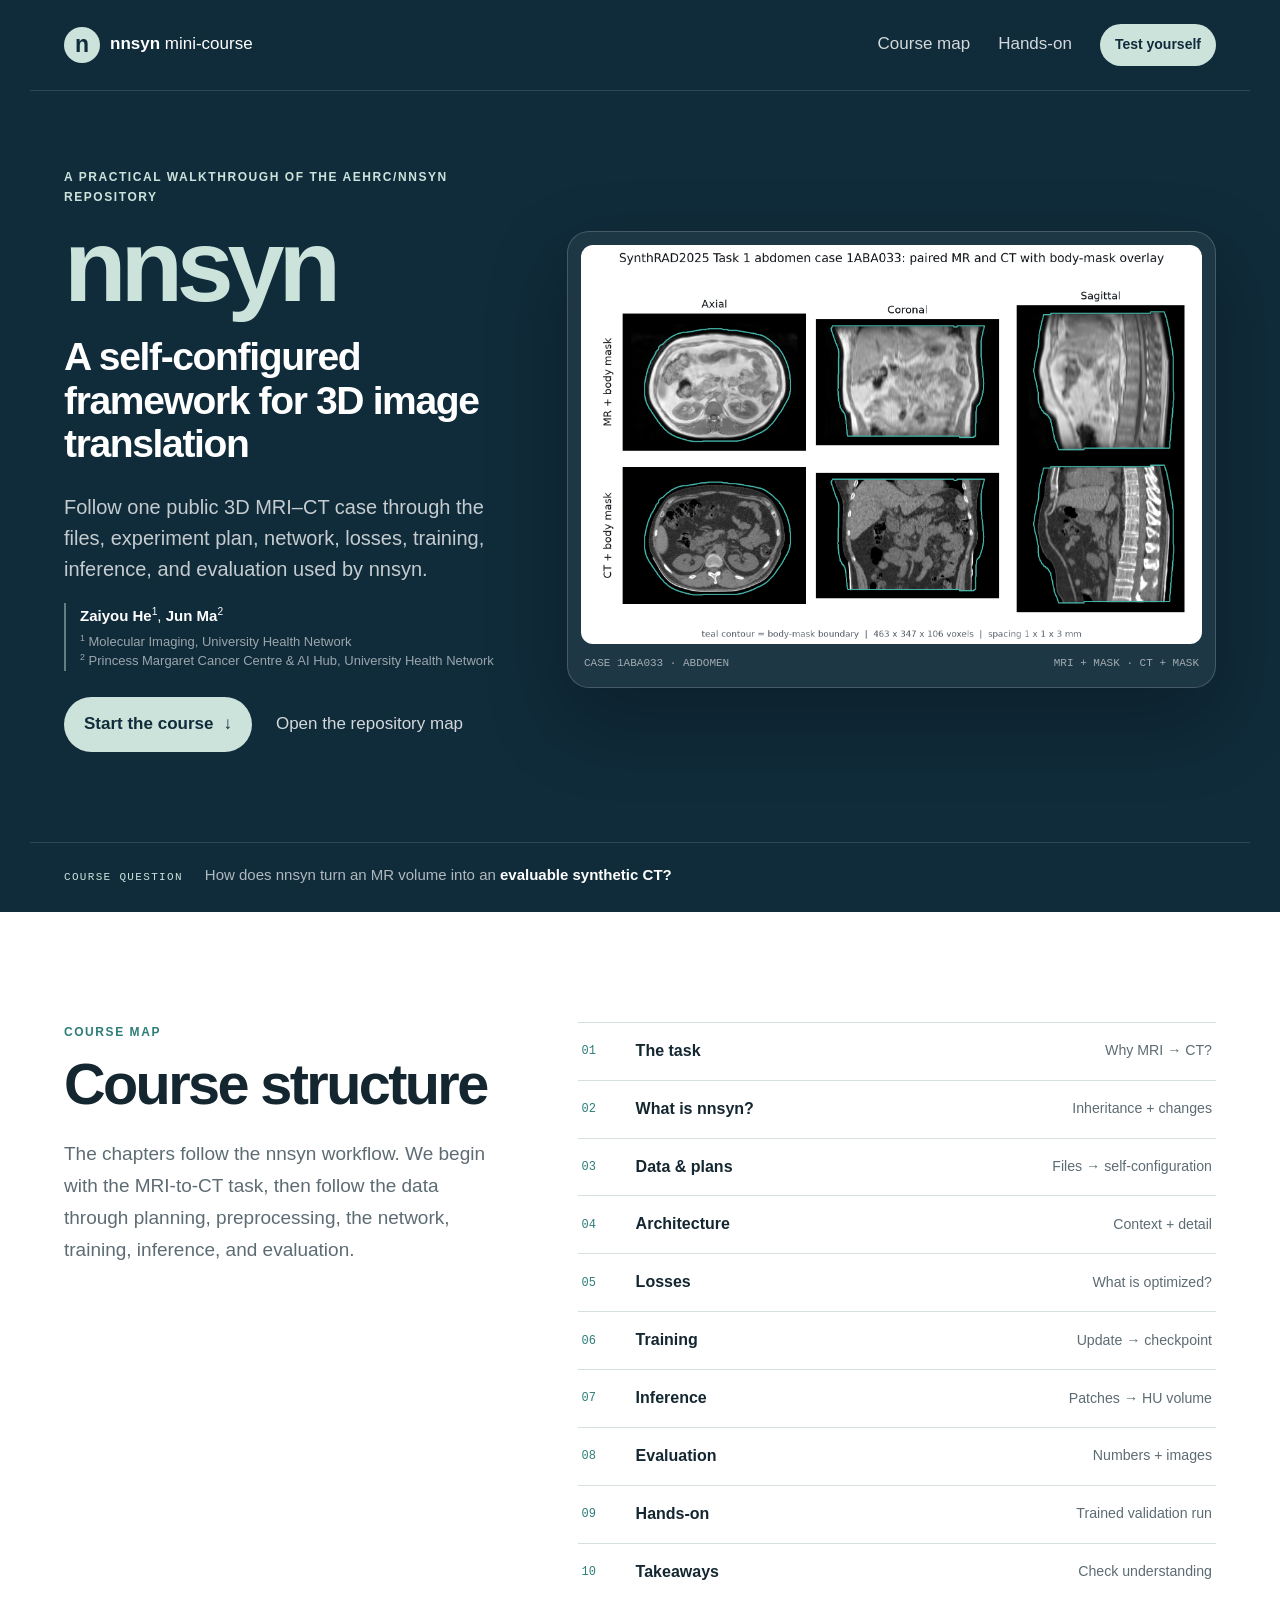
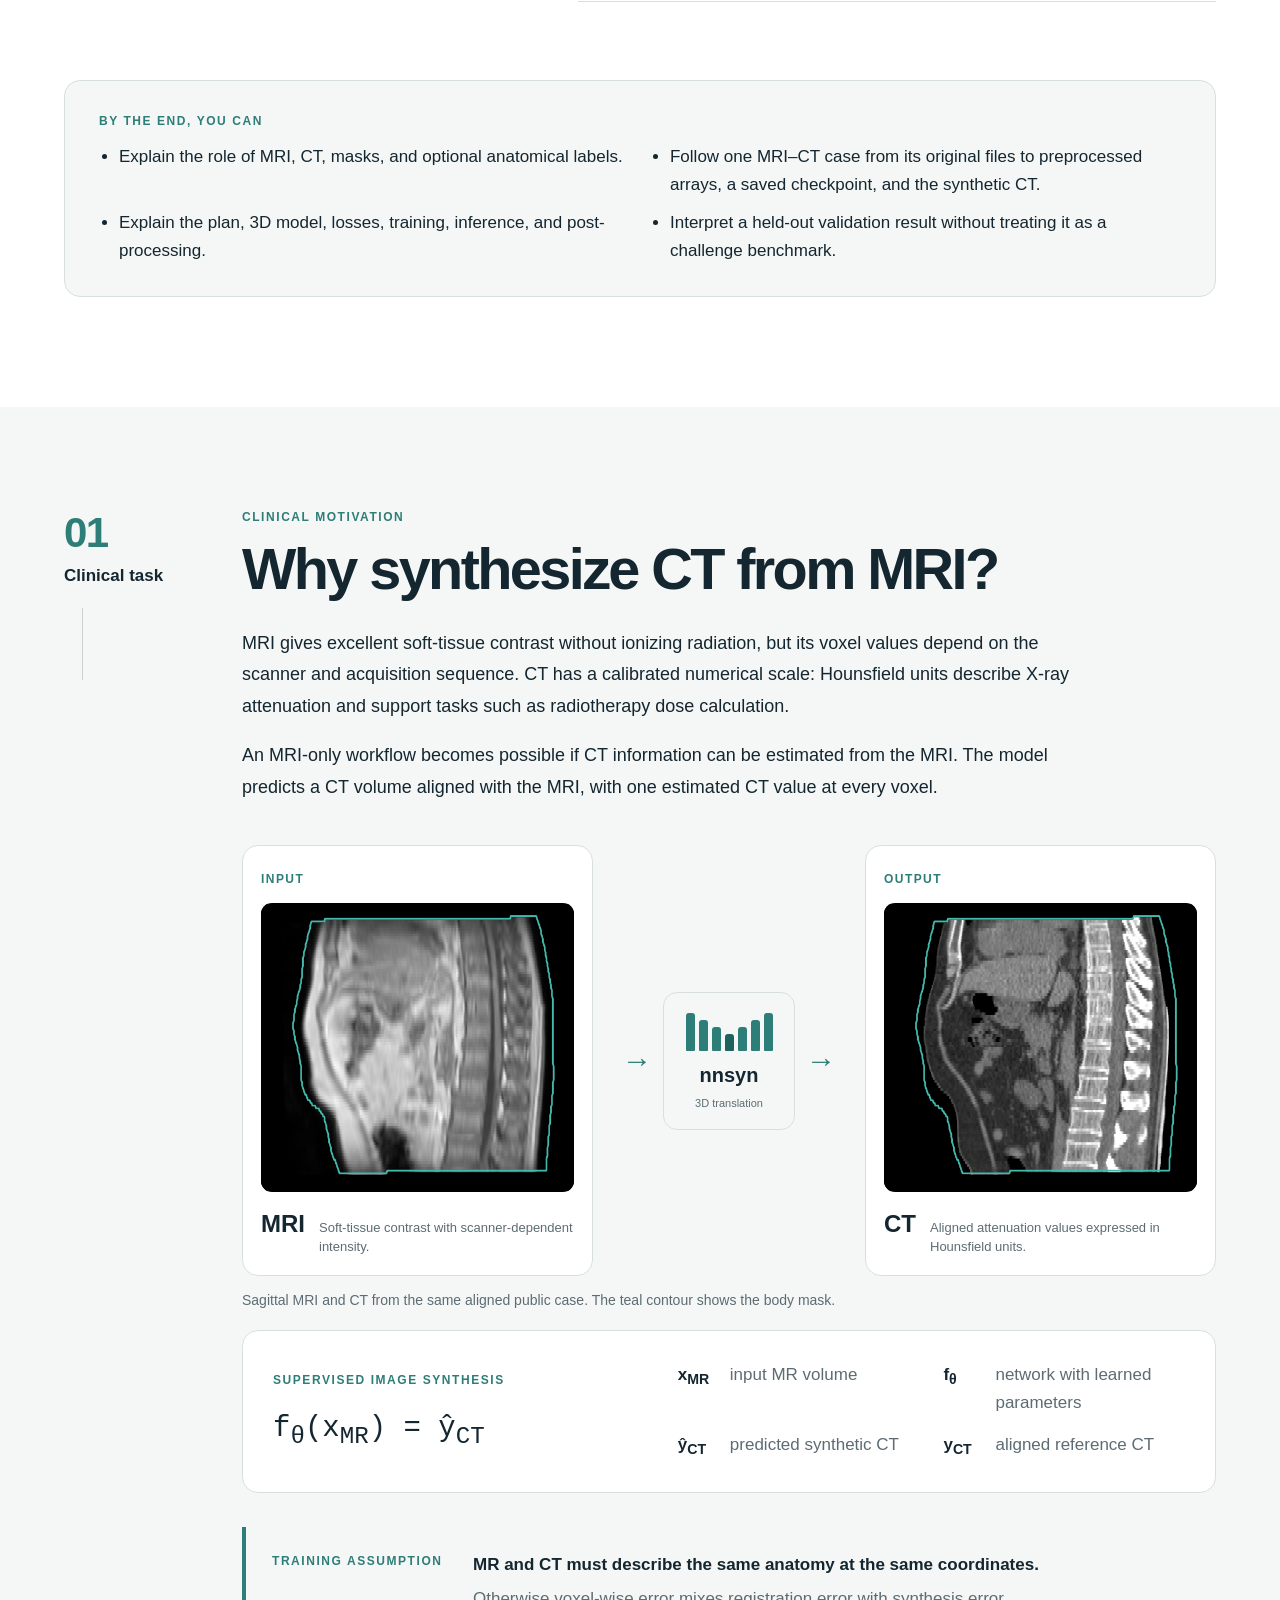
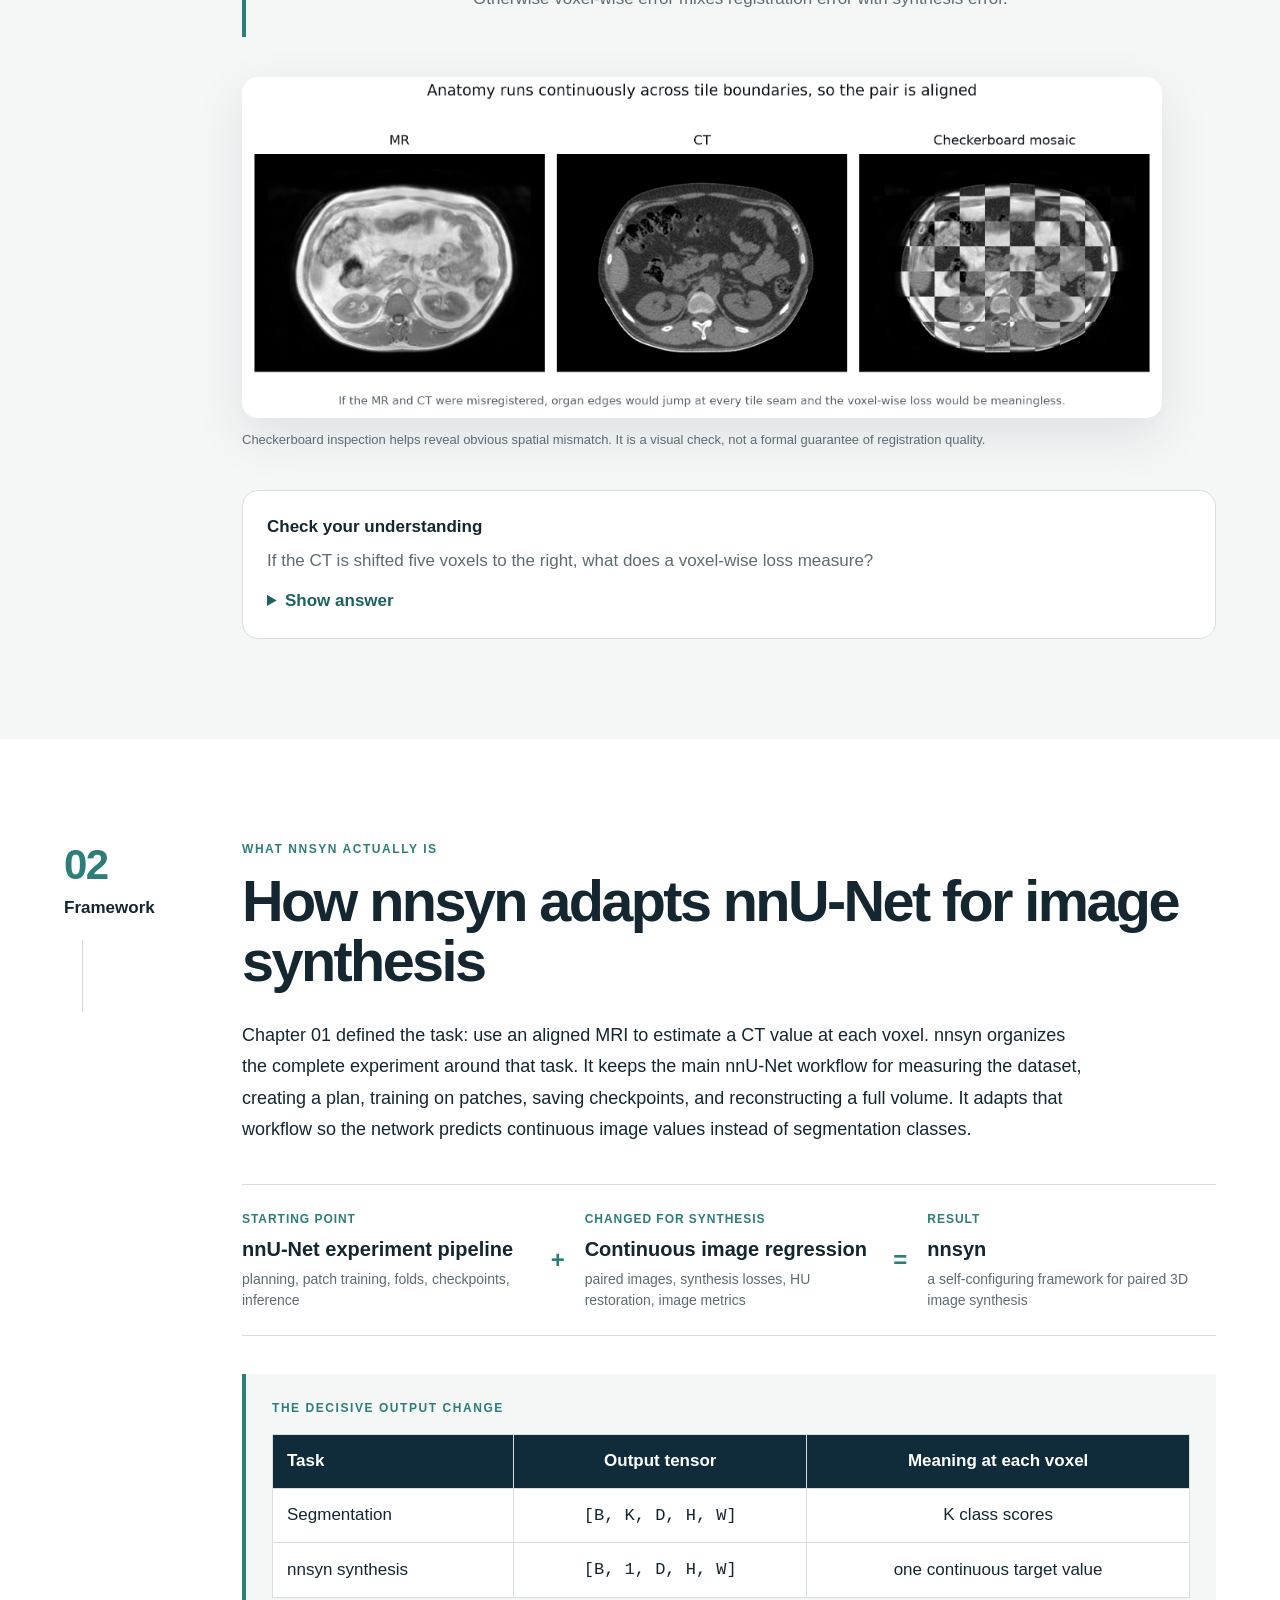
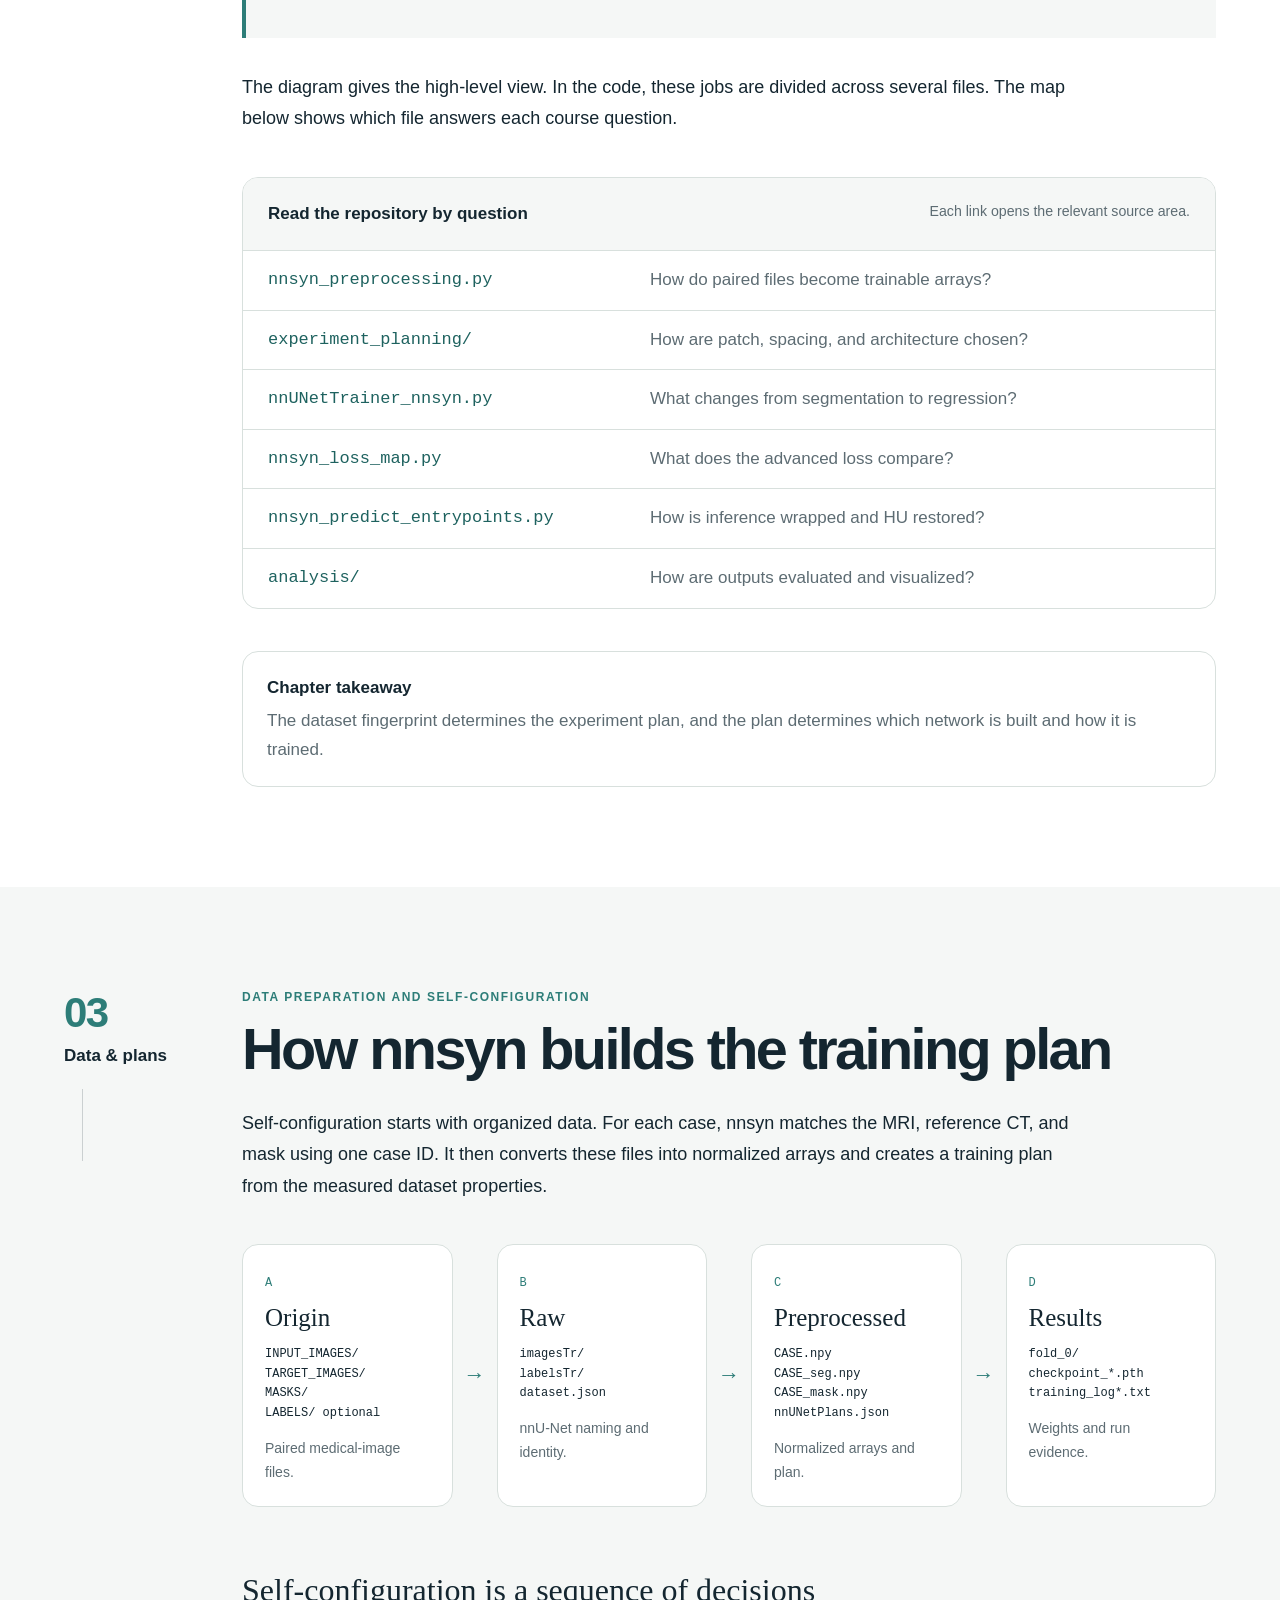
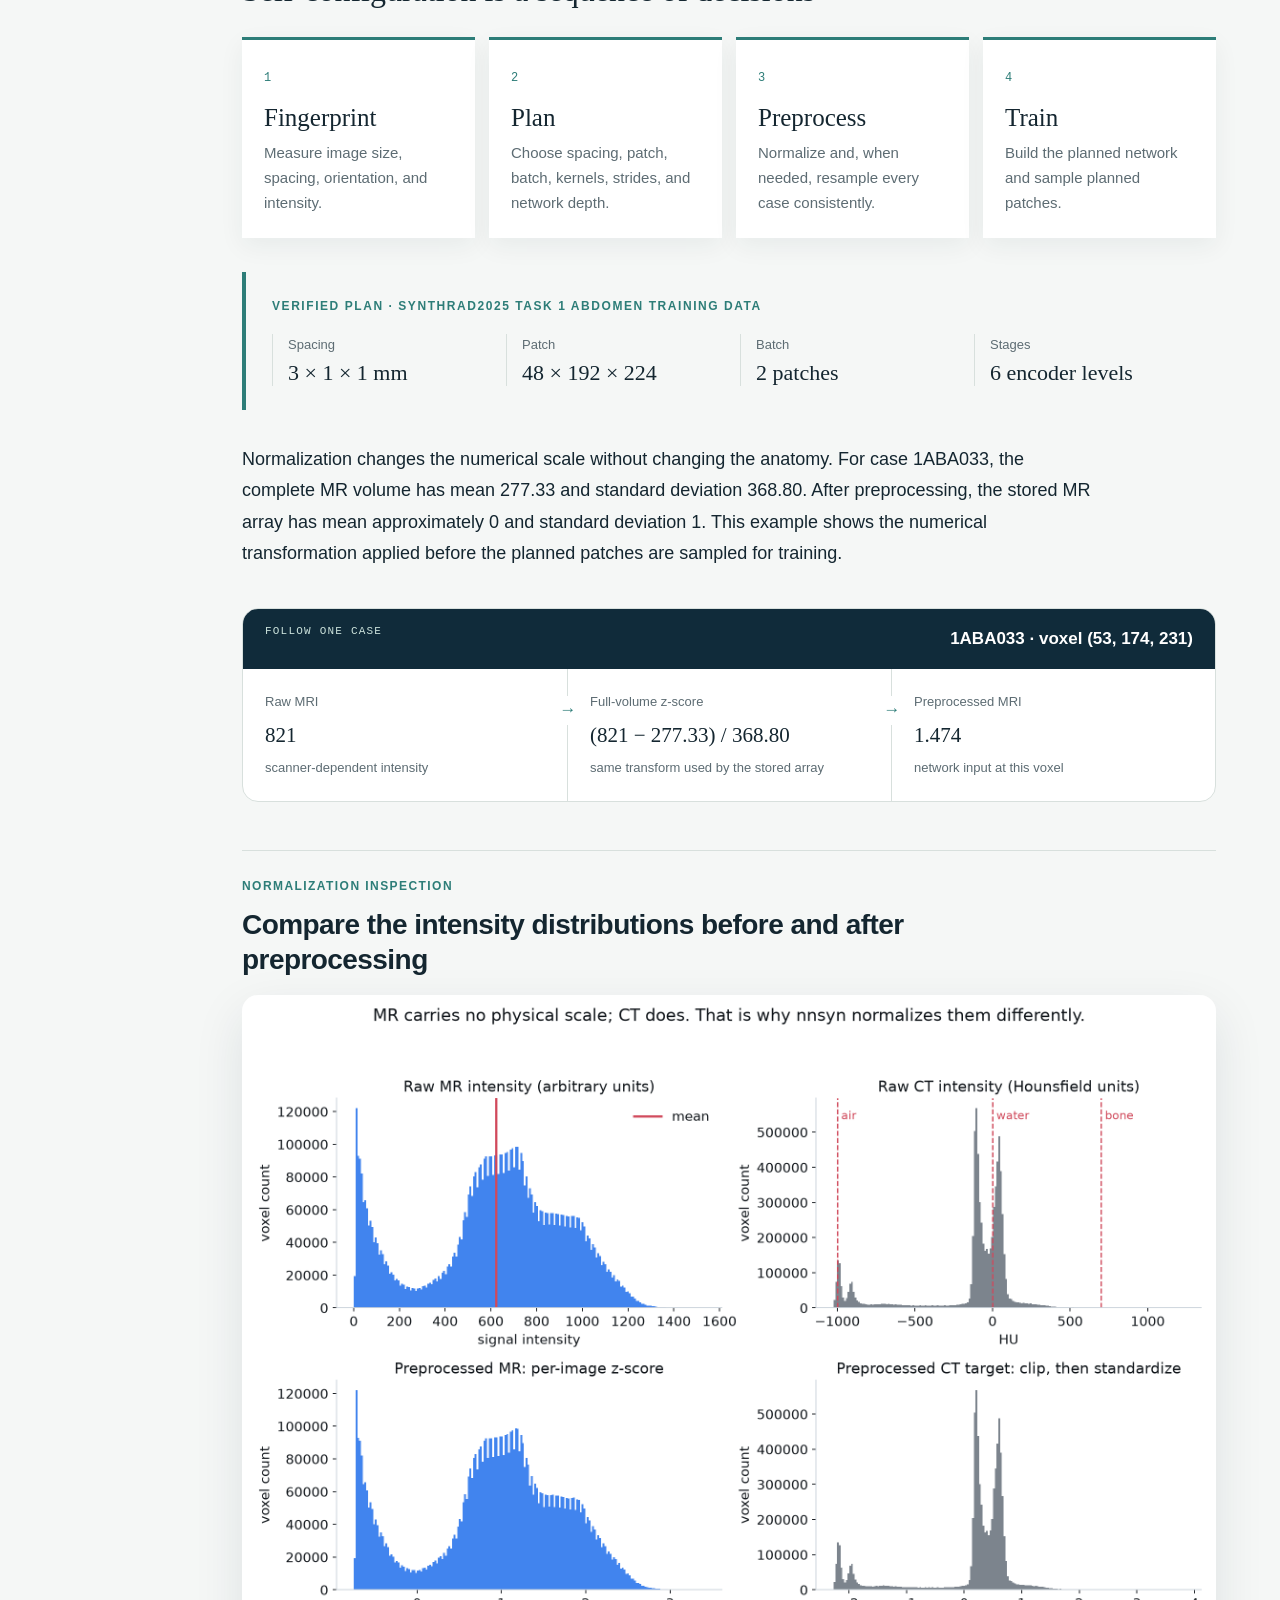
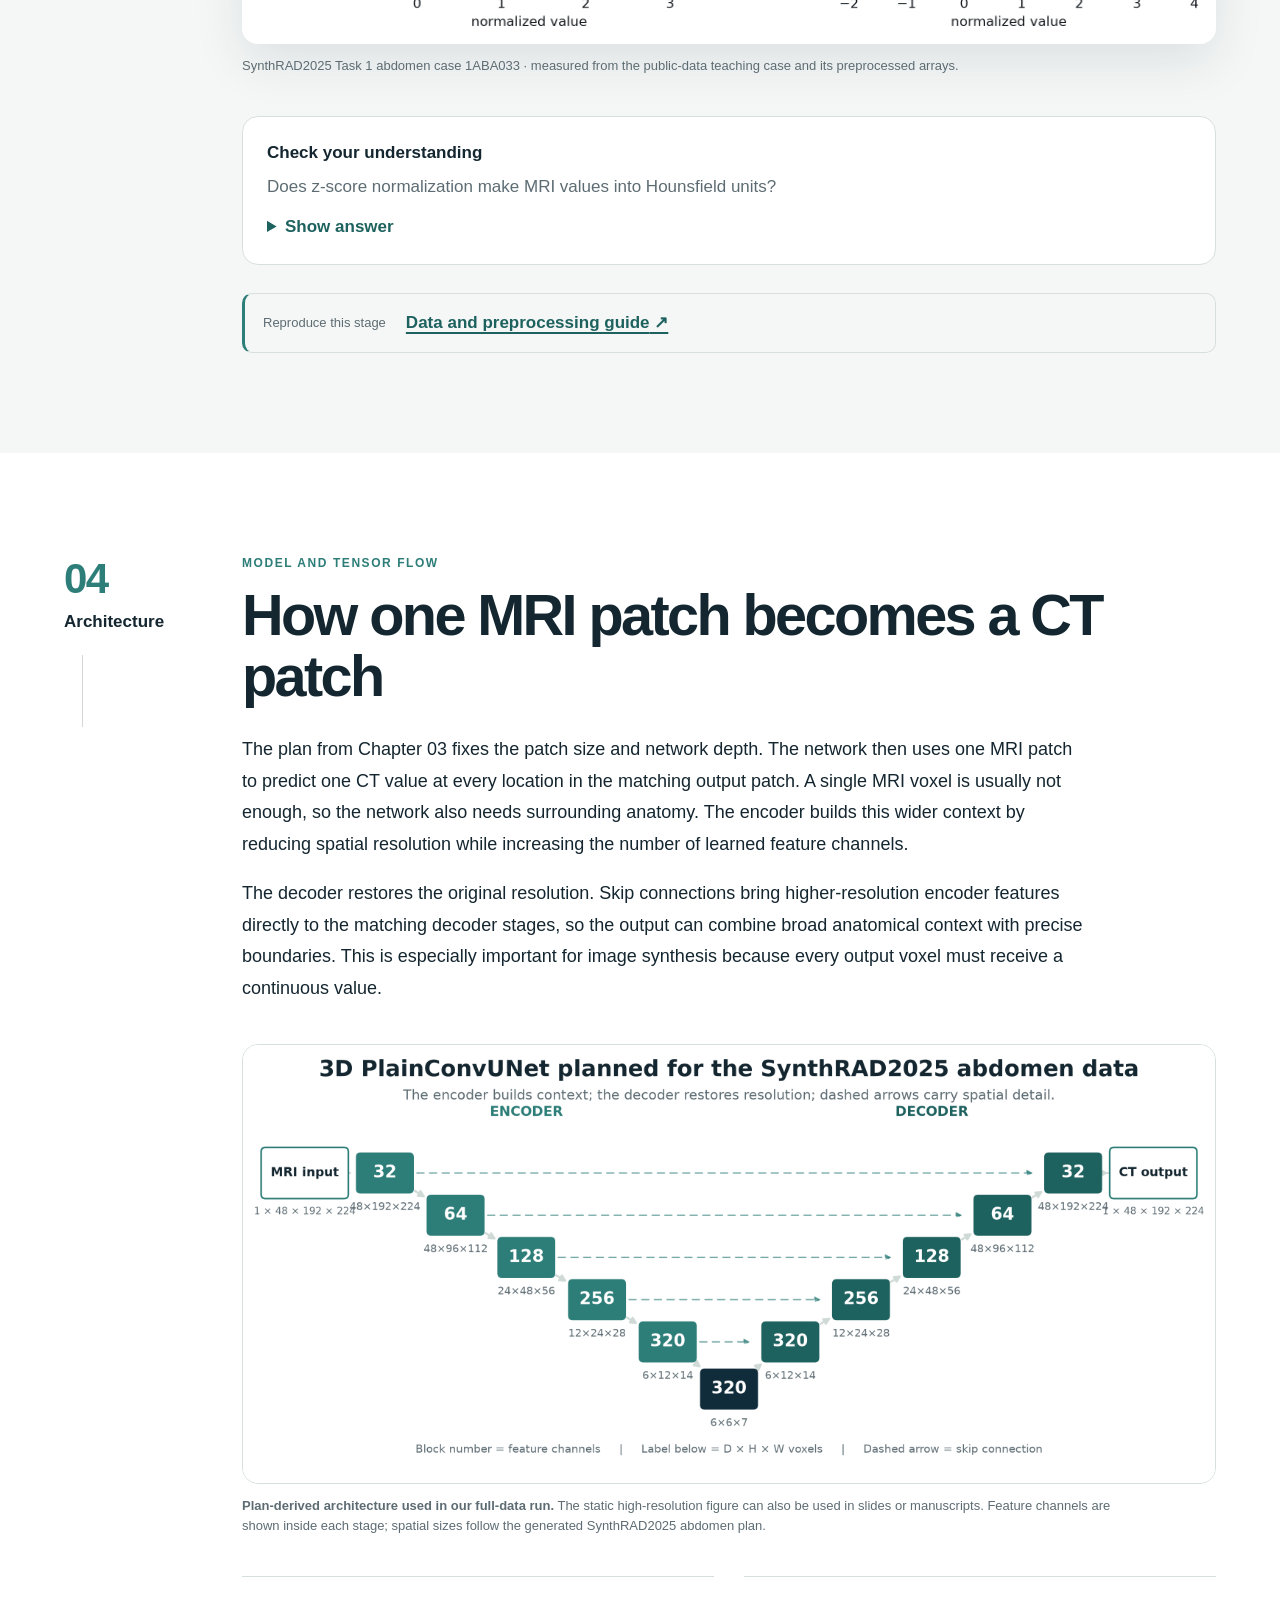
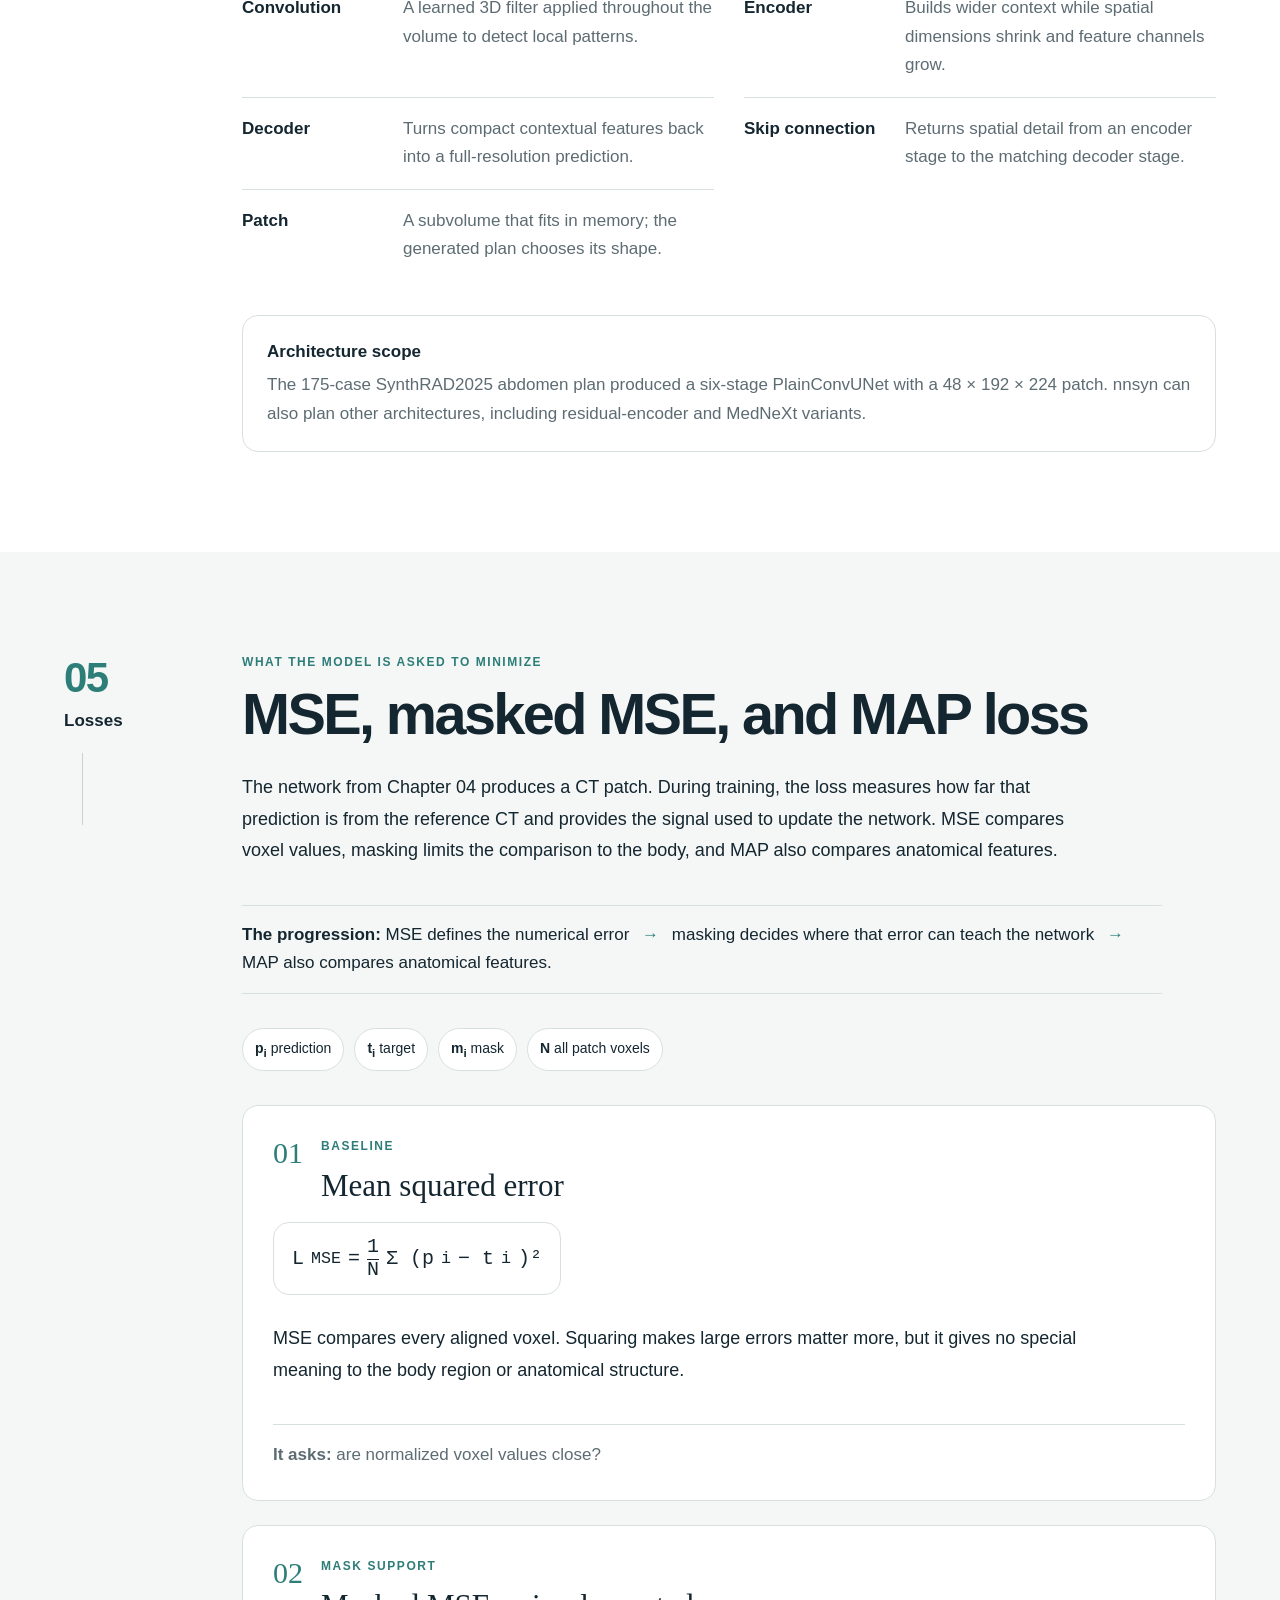
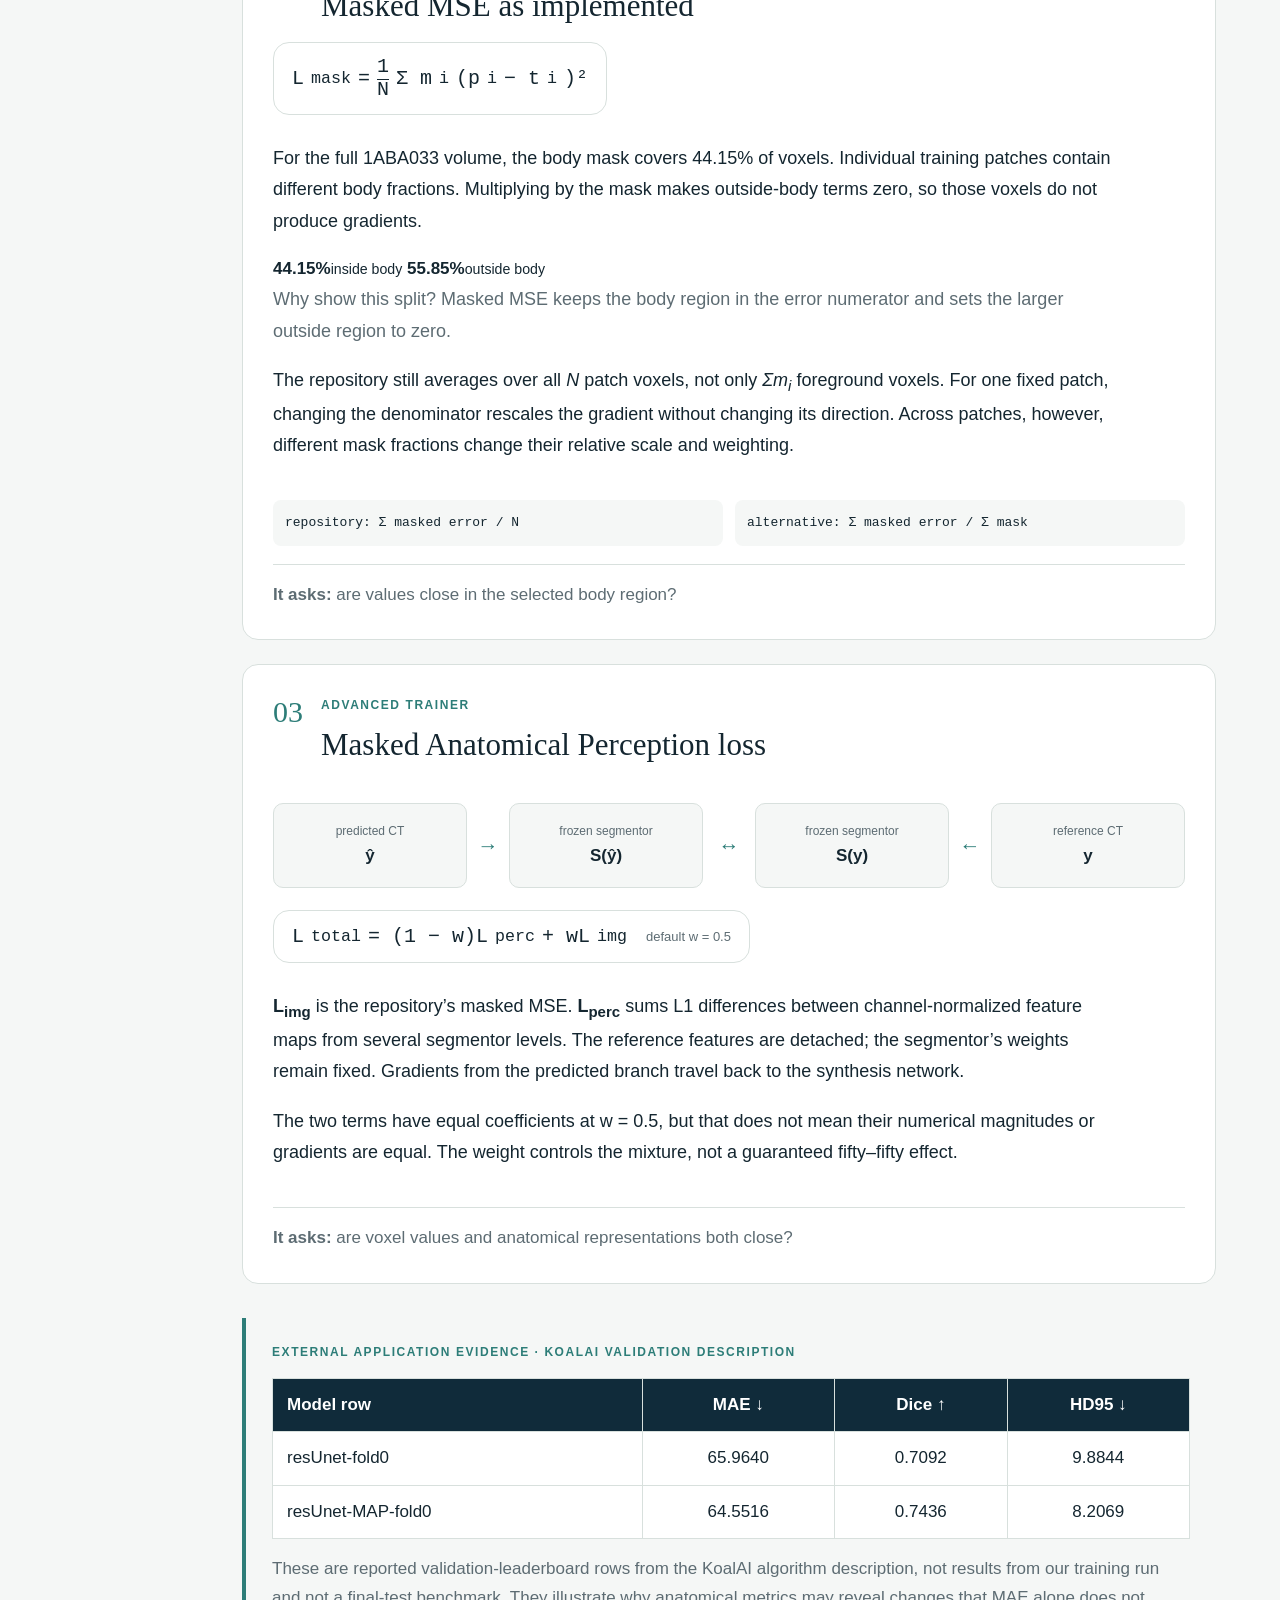
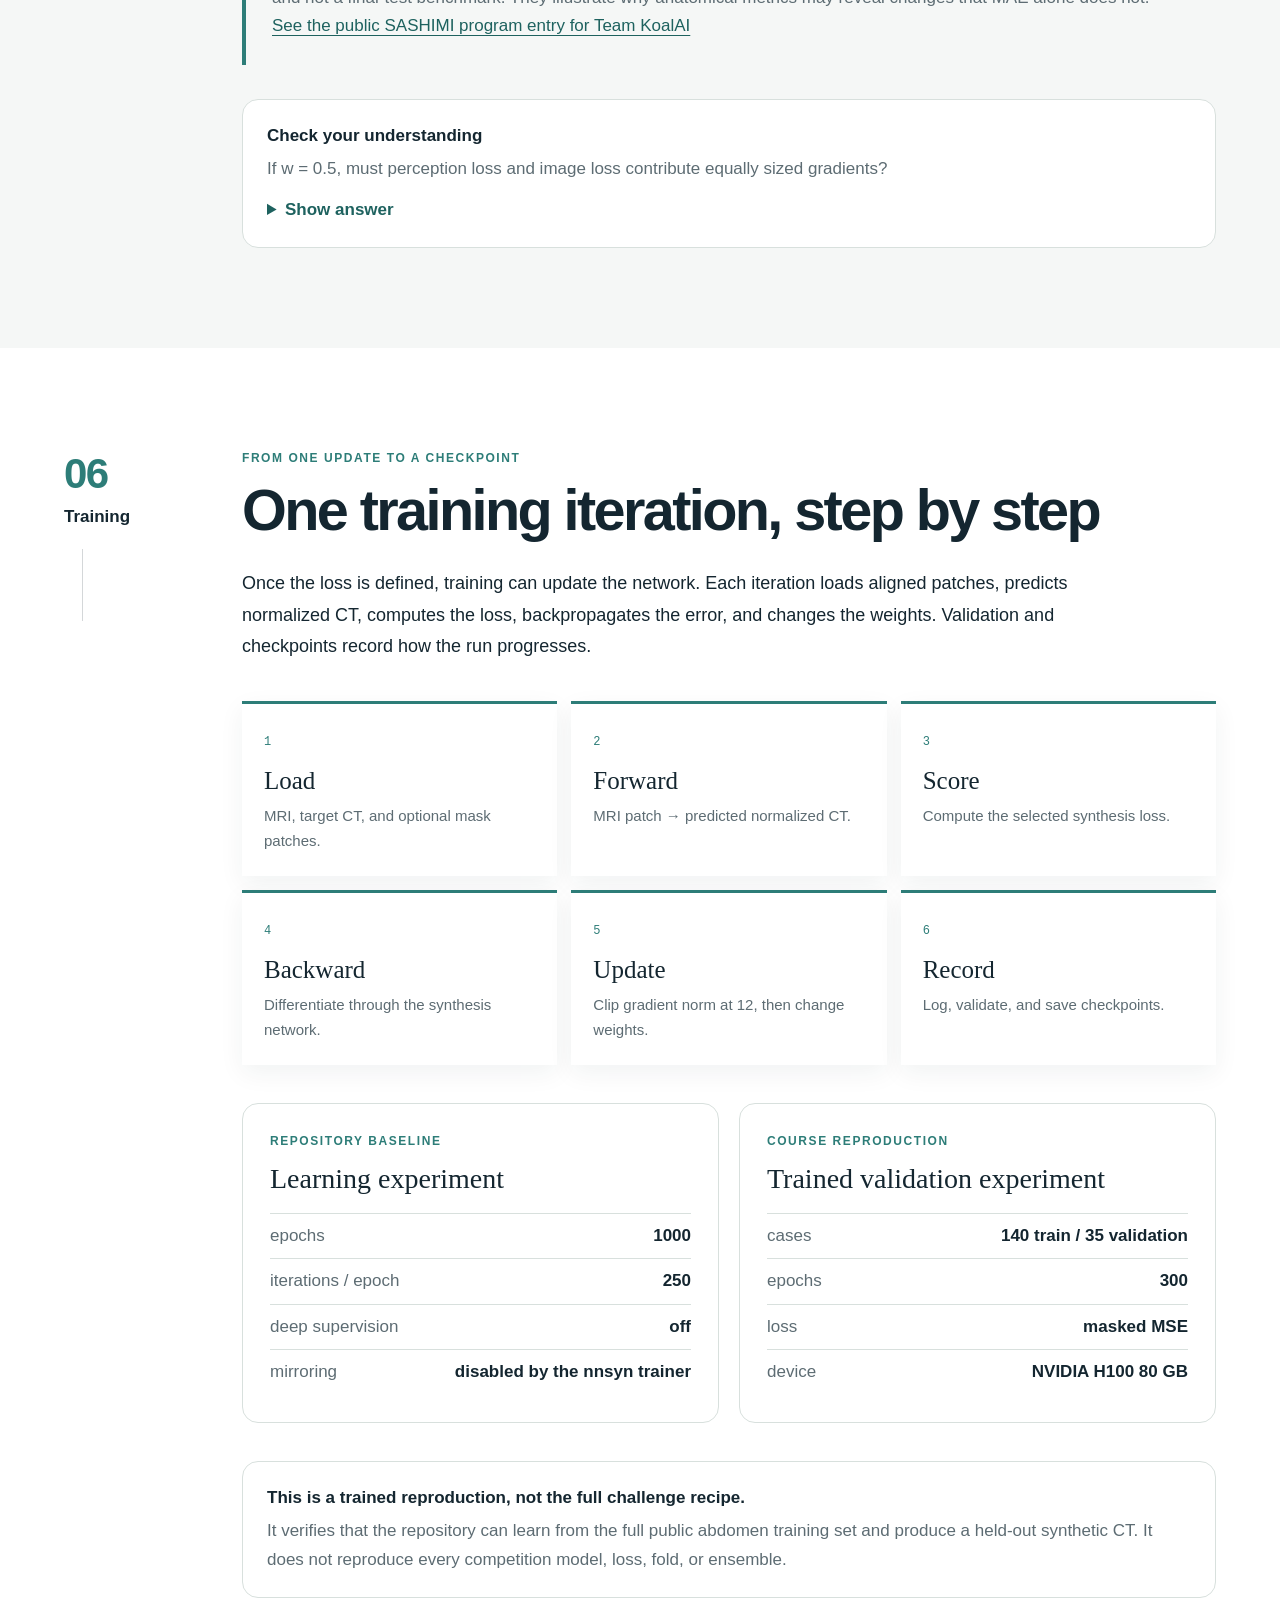
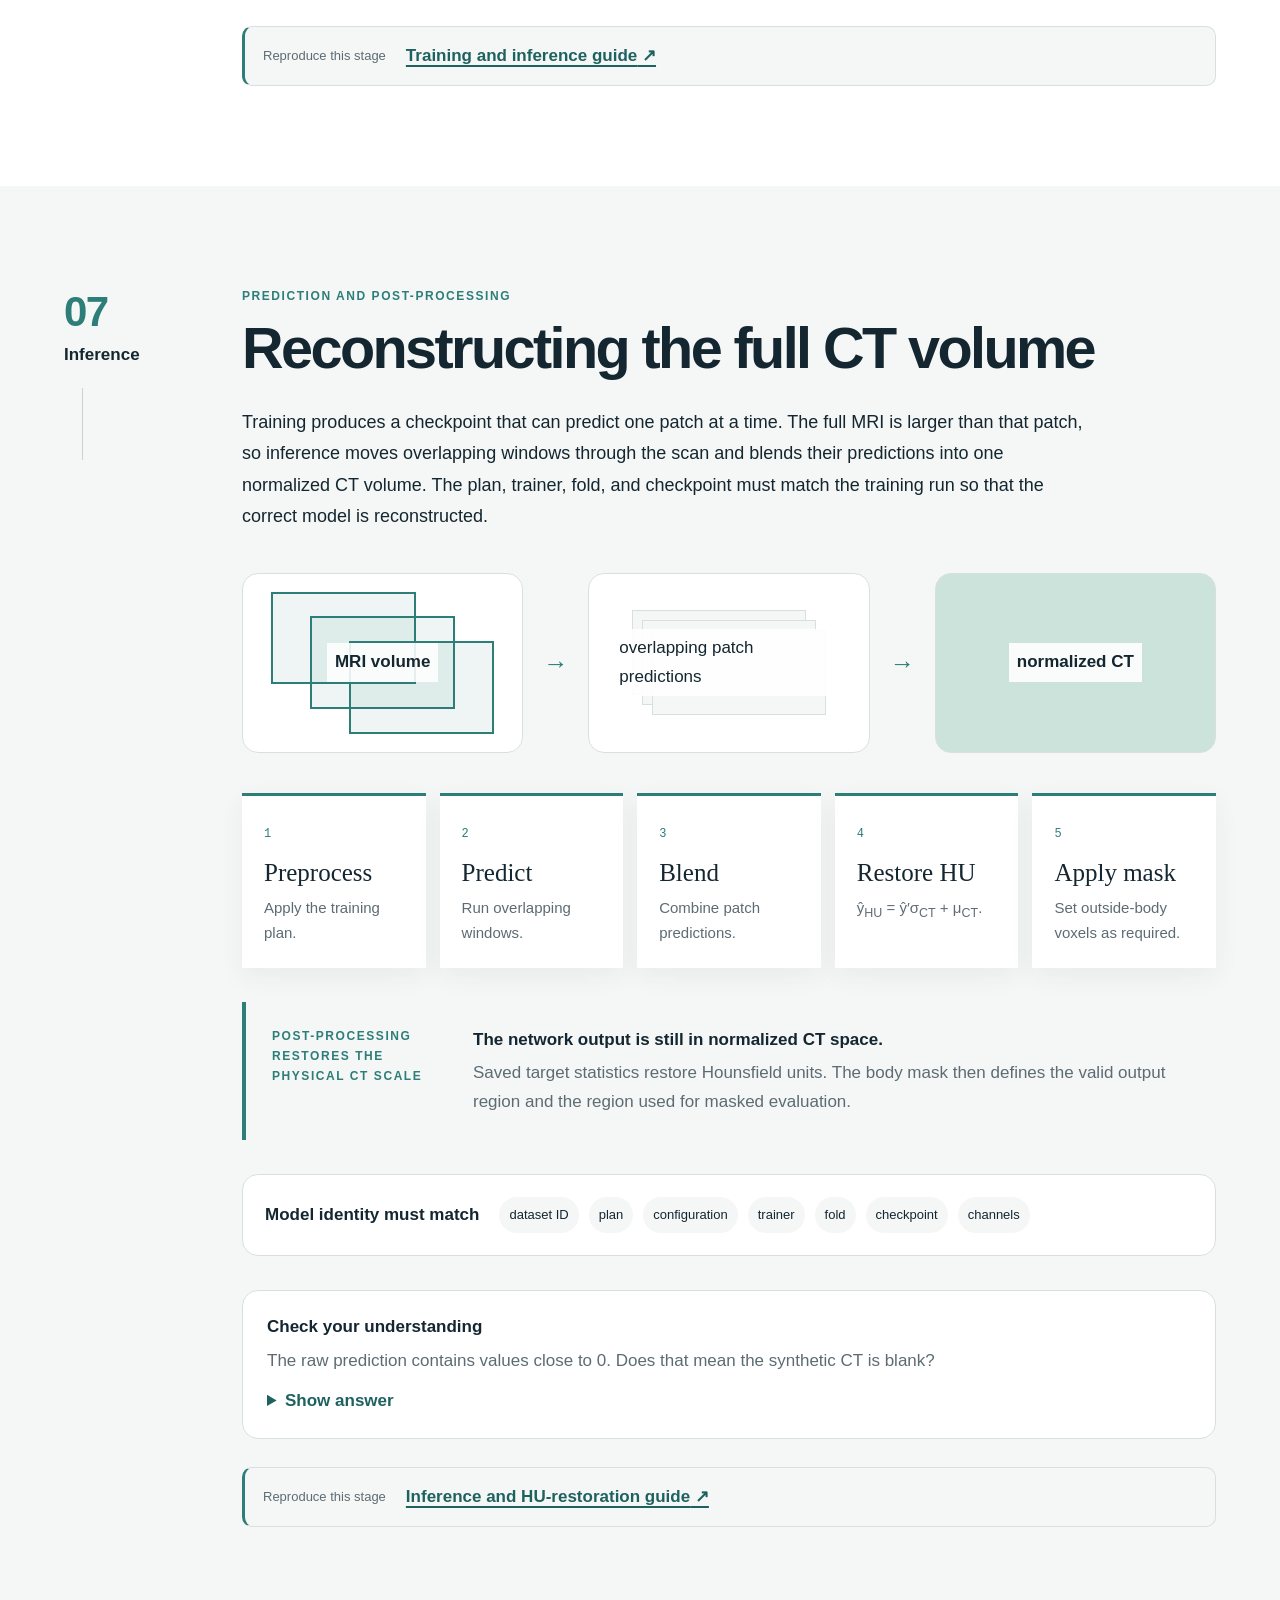
==== index.html @ 9ed200b2 "Add full-data training and validation results" ====
<!doctype html>
<html lang="en">
<head>
  <meta charset="utf-8">
  <meta name="viewport" content="width=device-width, initial-scale=1">
  <meta name="description" content="nnsyn: a self-configured framework for 3D image translation.">
  <title>nnsyn: A Self-Configured Framework for 3D Image Translation</title>
  <link rel="stylesheet" href="styles.css">
</head>
<body>
  <a class="skip-link" href="#course">Skip to the course</a>

  <header class="hero" id="top">
    <nav class="topbar" aria-label="Primary navigation">
      <a class="wordmark" href="#top" aria-label="nnsyn mini-course home">
        <span class="mark">n</span><span><strong>nnsyn</strong> mini-course</span>
      </a>
      <div class="top-actions">
        <a href="#course-map">Course map</a>
        <a href="#hands-on">Hands-on</a>
        <a class="button button-small" href="#quiz">Test yourself</a>
      </div>
    </nav>

    <div class="hero-grid">
      <div class="hero-copy">
        <p class="eyebrow">A practical walkthrough of the aehrc/nnsyn repository</p>
        <h1><em>nnsyn</em><span>A self-configured framework for 3D image translation</span></h1>
        <p class="hero-lede">
          Follow one public 3D MRI–CT case through the files, experiment plan,
          network, losses, training, inference, and evaluation used by nnsyn.
        </p>
        <div class="author-line" aria-label="Course authors and affiliation">
          <p class="author-names"><strong>Zaiyou He</strong><sup>1</sup>, <strong>Jun Ma</strong><sup>2</sup></p>
          <p class="affiliation"><sup>1</sup> Molecular Imaging, University Health Network</p>
          <p class="affiliation"><sup>2</sup> Princess Margaret Cancer Centre &amp; AI Hub, University Health Network</p>
        </div>
        <div class="hero-actions">
          <a class="button" href="#course">Start the course <span aria-hidden="true">↓</span></a>
          <a class="text-link" href="#repo-map">Open the repository map</a>
        </div>

      </div>

      <figure class="hero-scan">
        <img src="figures/fig01_mr_ct_mask_triplanar.png"
             alt="Aligned abdomen MRI and CT views with the body-mask boundary overlaid in three anatomical planes">
        <figcaption><span>CASE 1ABA033 · ABDOMEN</span><span>MRI + MASK · CT + MASK</span></figcaption>
      </figure>
    </div>

    <div class="hero-statement">
      <span>COURSE QUESTION</span>
      <p>How does nnsyn turn an MR volume into an <strong>evaluable synthetic CT?</strong></p>
    </div>
  </header>

  <div class="progress-shell" aria-hidden="true"><div class="progress-bar" id="progressBar"></div></div>

  <main id="course">
    <section class="orientation section-pad" id="course-map">
      <div class="section-intro">
        <p class="section-kicker">Course map</p>
        <h2>Course structure</h2>
        <p>
          The chapters follow the nnsyn workflow. We begin with the MRI-to-CT task,
          then follow the data through planning, preprocessing, the network, training,
          inference, and evaluation.
        </p>
      </div>

      <ol class="route" aria-label="Course chapters">
        <li><a href="#task"><span>01</span><strong>The task</strong><small>Why MRI → CT?</small></a></li>
        <li><a href="#what-is-nnsyn"><span>02</span><strong>What is nnsyn?</strong><small>Inheritance + changes</small></a></li>
        <li><a href="#data"><span>03</span><strong>Data &amp; plans</strong><small>Files → self-configuration</small></a></li>
        <li><a href="#architecture"><span>04</span><strong>Architecture</strong><small>Context + detail</small></a></li>
        <li><a href="#losses"><span>05</span><strong>Losses</strong><small>What is optimized?</small></a></li>
        <li><a href="#training"><span>06</span><strong>Training</strong><small>Update → checkpoint</small></a></li>
        <li><a href="#inference"><span>07</span><strong>Inference</strong><small>Patches → HU volume</small></a></li>
        <li><a href="#evaluation"><span>08</span><strong>Evaluation</strong><small>Numbers + images</small></a></li>
        <li><a href="#hands-on"><span>09</span><strong>Hands-on</strong><small>Trained validation run</small></a></li>
        <li><a href="#quiz"><span>10</span><strong>Takeaways</strong><small>Check understanding</small></a></li>
      </ol>

      <aside class="learning-contract">
        <p class="label">By the end, you can</p>
        <ul>
          <li>Explain the role of MRI, CT, masks, and optional anatomical labels.</li>
          <li>Follow one MRI–CT case from its original files to preprocessed arrays, a saved checkpoint, and the synthetic CT.</li>
          <li>Explain the plan, 3D model, losses, training, inference, and post-processing.</li>
          <li>Interpret a held-out validation result without treating it as a challenge benchmark.</li>
        </ul>
      </aside>


    </section>

    <section class="chapter chapter-tint" id="task" data-chapter="01">
      <div class="chapter-side"><span class="chapter-no">01</span><p>Clinical task</p></div>
      <div class="chapter-body">
        <p class="section-kicker">Clinical motivation</p>
        <h2>Why synthesize CT from MRI?</h2>

        <div class="prose">
          <p>
            MRI gives excellent soft-tissue contrast without ionizing radiation, but its voxel
            values depend on the scanner and acquisition sequence. CT has a calibrated numerical
            scale: Hounsfield units describe X-ray attenuation and support tasks such as
            radiotherapy dose calculation.
          </p>
          <p>
            An MRI-only workflow becomes possible if CT information can be estimated from the
            MRI. The model predicts a CT volume aligned with the MRI, with one estimated CT
            value at every voxel.
          </p>
        </div>

        <div class="clinical-flow" aria-label="MRI-to-CT synthesis example">
          <figure class="clinical-modality">
            <span class="modality-tag">Input</span>
            <img class="clinical-image" src="figures/fig01_mri_sagittal.png"
                 alt="Sagittal MRI of SynthRAD2025 abdomen case 1ABA033 with the body-mask contour">
            <figcaption><strong>MRI</strong><small>Soft-tissue contrast with scanner-dependent intensity.</small></figcaption>
          </figure>
          <div class="clinical-network" aria-label="nnsyn 3D translation network">
            <b class="flow-arrow" aria-hidden="true">→</b>
            <div class="network-mark">
              <div class="unet-mark" aria-hidden="true"><i></i><i></i><i></i><i></i><i></i><i></i><i></i></div>
              <strong>nnsyn</strong>
              <small>3D translation</small>
            </div>
            <b class="flow-arrow" aria-hidden="true">→</b>
          </div>
          <figure class="clinical-modality">
            <span class="modality-tag">Output</span>
            <img class="clinical-image" src="figures/fig01_ct_sagittal.png"
                 alt="Aligned sagittal reference CT of the same SynthRAD2025 abdomen case with the body-mask contour">
            <figcaption><strong>CT</strong><small>Aligned attenuation values expressed in Hounsfield units.</small></figcaption>
          </figure>
        </div>
        <p class="data-caption">Sagittal MRI and CT from the same aligned public case. The teal contour shows the body mask.</p>
<div class="formula-card formula-intro">
          <div><span class="label">Supervised image synthesis</span><code>f<sub>θ</sub>(x<sub>MR</sub>) = ŷ<sub>CT</sub></code></div>
          <dl>
            <div><dt>x<sub>MR</sub></dt><dd>input MR volume</dd></div>
            <div><dt>f<sub>θ</sub></dt><dd>network with learned parameters</dd></div>
            <div><dt>ŷ<sub>CT</sub></dt><dd>predicted synthetic CT</dd></div>
            <div><dt>y<sub>CT</sub></dt><dd>aligned reference CT</dd></div>
          </dl>
        </div>

        <div class="evidence">
          <span class="evidence-label">Training assumption</span>
          <div><strong>MR and CT must describe the same anatomy at the same coordinates.</strong><p>Otherwise voxel-wise error mixes registration error with synthesis error.</p></div>
        </div>

        <figure class="teaching-figure compact-figure">
          <img src="figures/fig05_alignment_checkerboard.png"
               alt="Checkerboard view alternating aligned MR and CT regions">
          <figcaption>Checkerboard inspection helps reveal obvious spatial mismatch. It is a visual check, not a formal guarantee of registration quality.</figcaption>
        </figure>

        <div class="checkpoint">
          <strong>Check your understanding</strong>
          <p>If the CT is shifted five voxels to the right, what does a voxel-wise loss measure?</p>
          <details><summary>Show answer</summary><p>Both synthesis error and misalignment. The target at a coordinate no longer represents the same anatomy.</p></details>
        </div>
      </div>
    </section>

    <section class="chapter" id="what-is-nnsyn" data-chapter="02">
      <div class="chapter-side"><span class="chapter-no">02</span><p>Framework</p></div>
      <div class="chapter-body">
        <p class="section-kicker">What nnsyn actually is</p>
        <h2>How nnsyn adapts nnU-Net for image synthesis</h2>
        <div class="prose">
          <p>
            Chapter 01 defined the task: use an aligned MRI to estimate a CT value at each voxel.
            nnsyn organizes the complete experiment around that task. It keeps the main nnU-Net
            workflow for measuring the dataset, creating a plan, training on patches, saving
            checkpoints, and reconstructing a full volume. It adapts that workflow so the network
            predicts continuous image values instead of segmentation classes.
          </p>
        </div>

        <div class="framework-flow" aria-label="How nnsyn is built">
          <article><span>Starting point</span><strong>nnU-Net experiment pipeline</strong><small>planning, patch training, folds, checkpoints, inference</small></article>
          <b aria-hidden="true">+</b>
          <article><span>Changed for synthesis</span><strong>Continuous image regression</strong><small>paired images, synthesis losses, HU restoration, image metrics</small></article>
          <b aria-hidden="true">=</b>
          <article><span>Result</span><strong>nnsyn</strong><small>a self-configuring framework for paired 3D image synthesis</small></article>
        </div>

        <div class="evidence evidence-table">
          <span class="evidence-label">The decisive output change</span>
          <div class="table-wrap">
            <table>
              <thead><tr><th>Task</th><th>Output tensor</th><th>Meaning at each voxel</th></tr></thead>
              <tbody>
                <tr><td>Segmentation</td><td><code>[B, K, D, H, W]</code></td><td>K class scores</td></tr>
                <tr><td>nnsyn synthesis</td><td><code>[B, 1, D, H, W]</code></td><td>one continuous target value</td></tr>
              </tbody>
            </table>
          </div>
        </div>

        <div class="prose"><p>The diagram gives the high-level view. In the code, these jobs are divided across several files. The map below shows which file answers each course question.</p></div>

        <div id="repo-map" class="repo-map">
          <div class="repo-title"><strong>Read the repository by question</strong><small>Each link opens the relevant source area.</small></div>
          <div class="repo-list">
            <a href="https://github.com/aehrc/nnsyn/blob/main/nnunetv2/nnsyn/nnsyn_preprocessing.py"><code>nnsyn_preprocessing.py</code><span>How do paired files become trainable arrays?</span></a>
            <a href="https://github.com/aehrc/nnsyn/tree/main/nnunetv2/experiment_planning"><code>experiment_planning/</code><span>How are patch, spacing, and architecture chosen?</span></a>
            <a href="https://github.com/aehrc/nnsyn/blob/main/nnunetv2/training/nnUNetTrainer/variants/nnsyn/nnUNetTrainer_nnsyn.py"><code>nnUNetTrainer_nnsyn.py</code><span>What changes from segmentation to regression?</span></a>
            <a href="https://github.com/aehrc/nnsyn/blob/main/nnunetv2/training/nnUNetTrainer/variants/nnsyn/nnsyn_loss_map.py"><code>nnsyn_loss_map.py</code><span>What does the advanced loss compare?</span></a>
            <a href="https://github.com/aehrc/nnsyn/blob/main/nnunetv2/nnsyn/nnsyn_predict_entrypoints.py"><code>nnsyn_predict_entrypoints.py</code><span>How is inference wrapped and HU restored?</span></a>
            <a href="https://github.com/aehrc/nnsyn/tree/main/nnunetv2/analysis"><code>analysis/</code><span>How are outputs evaluated and visualized?</span></a>
          </div>
        </div>

        <div class="checkpoint"><strong>Chapter takeaway</strong><p>The dataset fingerprint determines the experiment plan, and the plan determines which network is built and how it is trained.</p></div>
      </div>
    </section>

    <section class="chapter chapter-tint" id="data" data-chapter="03">
      <div class="chapter-side"><span class="chapter-no">03</span><p>Data &amp; plans</p></div>
      <div class="chapter-body">
        <p class="section-kicker">Data preparation and self-configuration</p>
        <h2>How nnsyn builds the training plan</h2>

        <div class="prose">
          <p>
            Self-configuration starts with organized data. For each case, nnsyn matches the MRI,
            reference CT, and mask using one case ID. It then converts these files into normalized
            arrays and creates a training plan from the measured dataset properties.
          </p>
        </div>

        <div class="folder-flow" aria-label="Data folder flow">
          <article><span>A</span><h3>Origin</h3><pre>INPUT_IMAGES/
TARGET_IMAGES/
MASKS/
LABELS/ optional</pre><p>Paired medical-image files.</p></article>
          <b aria-hidden="true">→</b>
          <article><span>B</span><h3>Raw</h3><pre>imagesTr/
labelsTr/
dataset.json</pre><p>nnU-Net naming and identity.</p></article>
          <b aria-hidden="true">→</b>
          <article><span>C</span><h3>Preprocessed</h3><pre>CASE.npy
CASE_seg.npy
CASE_mask.npy
nnUNetPlans.json</pre><p>Normalized arrays and plan.</p></article>
          <b aria-hidden="true">→</b>
          <article><span>D</span><h3>Results</h3><pre>fold_0/
checkpoint_*.pth
training_log*.txt</pre><p>Weights and run evidence.</p></article>
        </div>


        <h3 class="subhead">Self-configuration is a sequence of decisions</h3>
        <div class="process-grid">
          <article><span>1</span><h3>Fingerprint</h3><p>Measure image size, spacing, orientation, and intensity.</p></article>
          <article><span>2</span><h3>Plan</h3><p>Choose spacing, patch, batch, kernels, strides, and network depth.</p></article>
          <article><span>3</span><h3>Preprocess</h3><p>Normalize and, when needed, resample every case consistently.</p></article>
          <article><span>4</span><h3>Train</h3><p>Build the planned network and sample planned patches.</p></article>
        </div>

        <div class="evidence evidence-plan">
          <span class="evidence-label">Verified plan · SynthRAD2025 Task 1 abdomen training data</span>
          <dl class="stats">
            <div><dt>Spacing</dt><dd>3 × 1 × 1 mm</dd></div>
            <div><dt>Patch</dt><dd>48 × 192 × 224</dd></div>
            <div><dt>Batch</dt><dd>2 patches</dd></div>
            <div><dt>Stages</dt><dd>6 encoder levels</dd></div>
          </dl>
        </div>



        <div class="prose">
          <p>
            Normalization changes the numerical scale without changing the anatomy. For case
            1ABA033, the complete MR volume has mean 277.33 and standard deviation 368.80.
            After preprocessing, the stored MR array has mean approximately 0 and standard
            deviation 1. This example shows the numerical transformation applied before the
            planned patches are sampled for training.
          </p>
        </div>

        <div class="case-thread" aria-label="Verified value chain for case 1ABA033">
          <div class="case-thread-head"><span>FOLLOW ONE CASE</span><strong>1ABA033 · voxel (53, 174, 231)</strong></div>
          <ol>
            <li><span>Raw MRI</span><strong>821</strong><small>scanner-dependent intensity</small></li>
            <li><span>Full-volume z-score</span><strong>(821 − 277.33) / 368.80</strong><small>same transform used by the stored array</small></li>
            <li><span>Preprocessed MRI</span><strong>1.474</strong><small>network input at this voxel</small></li>
          </ol>
        </div>

        <div class="figure-heading">
          <span>Normalization inspection</span>
          <h3>Compare the intensity distributions before and after preprocessing</h3>
        </div>
        <figure class="teaching-figure figure-after-heading">
          <img src="figures/fig02_normalization_histograms.png"
               alt="Histograms comparing original and normalized MRI and CT intensities">
          <figcaption>SynthRAD2025 Task 1 abdomen case 1ABA033 · measured from the public-data teaching case and its preprocessed arrays.</figcaption>
        </figure>

        <div class="checkpoint">
          <strong>Check your understanding</strong>
          <p>Does z-score normalization make MRI values into Hounsfield units?</p>
          <details><summary>Show answer</summary><p>No. It creates a stable numerical range for learning. HU restoration applies only to the predicted CT using saved CT statistics.</p></details>
        </div>
        <div class="notebook-link"><span>Reproduce this stage</span><a href="https://github.com/zaiyouzy/nnsyn-mini-course/blob/main/code/README.md#data-and-preprocessing">Data and preprocessing guide</a></div>
      </div>
    </section>

    <section class="chapter" id="architecture" data-chapter="04">
      <div class="chapter-side"><span class="chapter-no">04</span><p>Architecture</p></div>
      <div class="chapter-body">
        <p class="section-kicker">Model and tensor flow</p>
        <h2>How one MRI patch becomes a CT patch</h2>

        <div class="prose">
          <p>
            The plan from Chapter 03 fixes the patch size and network depth. The network then uses
            one MRI patch to predict one CT value at every location in the matching output patch.
            A single MRI voxel is usually not enough, so the network also needs surrounding anatomy.
            The encoder builds this wider context by reducing spatial resolution while increasing
            the number of learned feature channels.
          </p>
          <p>
            The decoder restores the original resolution. Skip connections bring higher-resolution
            encoder features directly to the matching decoder stages, so the output can combine
            broad anatomical context with precise boundaries. This is especially important for
            image synthesis because every output voxel must receive a continuous value.
          </p>
        </div>

        <figure class="teaching-figure architecture-figure">
          <img src="figures/fig07_architecture_plainconvunet.png"
               alt="Plan-derived six-stage 3D PlainConvUNet with encoder, decoder, bottleneck, and skip connections">
          <figcaption><strong>Plan-derived architecture used in our full-data run.</strong> The static high-resolution figure can also be used in slides or manuscripts. Feature channels are shown inside each stage; spatial sizes follow the generated SynthRAD2025 abdomen plan.</figcaption>
        </figure>

        <dl class="concept-list">
          <div><dt>Convolution</dt><dd>A learned 3D filter applied throughout the volume to detect local patterns.</dd></div>
          <div><dt>Encoder</dt><dd>Builds wider context while spatial dimensions shrink and feature channels grow.</dd></div>
          <div><dt>Decoder</dt><dd>Turns compact contextual features back into a full-resolution prediction.</dd></div>
          <div><dt>Skip connection</dt><dd>Returns spatial detail from an encoder stage to the matching decoder stage.</dd></div>
          <div><dt>Patch</dt><dd>A subvolume that fits in memory; the generated plan chooses its shape.</dd></div>
        </dl>

        
        <div class="checkpoint"><strong>Architecture scope</strong><p>The 175-case SynthRAD2025 abdomen plan produced a six-stage PlainConvUNet with a 48 × 192 × 224 patch. nnsyn can also plan other architectures, including residual-encoder and MedNeXt variants.</p></div>
      </div>
    </section>

    <section class="chapter chapter-tint" id="losses" data-chapter="05">
      <div class="chapter-side"><span class="chapter-no">05</span><p>Losses</p></div>
      <div class="chapter-body">
        <p class="section-kicker">What the model is asked to minimize</p>
        <h2>MSE, masked MSE, and MAP loss</h2>

        <div class="prose">
          <p>
            The network from Chapter 04 produces a CT patch. During training, the loss measures
            how far that prediction is from the reference CT and provides the signal used to update
            the network. MSE compares voxel values, masking limits the comparison to the body, and
            MAP also compares anatomical features.
          </p>
        </div>

        <p class="concept-line"><strong>The progression:</strong> MSE defines the numerical error <span>→</span> masking decides where that error can teach the network <span>→</span> MAP also compares anatomical features.</p>

        <div class="symbol-strip"><span><strong>p<sub>i</sub></strong> prediction</span><span><strong>t<sub>i</sub></strong> target</span><span><strong>m<sub>i</sub></strong> mask</span><span><strong>N</strong> all patch voxels</span></div>

        <article class="lesson-block">
          <div class="lesson-head"><span>01</span><div><p class="label">Baseline</p><h3>Mean squared error</h3></div></div>
          <div class="formula-card formula-inline">L<sub>MSE</sub> = <span class="fraction"><span>1</span><span>N</span></span> Σ (p<sub>i</sub> − t<sub>i</sub>)²</div>
          <div class="prose"><p>MSE compares every aligned voxel. Squaring makes large errors matter more, but it gives no special meaning to the body region or anatomical structure.</p></div>
          <p class="lesson-question"><strong>It asks:</strong> are normalized voxel values close?</p>
        </article>

        <article class="lesson-block">
          <div class="lesson-head"><span>02</span><div><p class="label">Mask support</p><h3>Masked MSE as implemented</h3></div></div>
          <div class="formula-card formula-inline">L<sub>mask</sub> = <span class="fraction"><span>1</span><span>N</span></span> Σ m<sub>i</sub>(p<sub>i</sub> − t<sub>i</sub>)²</div>
          <div class="prose">
            <p>
              For the full 1ABA033 volume, the body mask covers 44.15% of voxels. Individual
              training patches contain different body fractions. Multiplying by the mask makes
              outside-body terms zero, so those voxels do not produce gradients.
            </p>
            <div class="proportion-bar" aria-label="Body mask covers 44.15 percent of the volume; 55.85 percent lies outside the body">
              <span><strong>44.15%</strong><small>inside body</small></span>
              <span><strong>55.85%</strong><small>outside body</small></span>
            </div>
            <p class="data-caption">Why show this split? Masked MSE keeps the body region in the error numerator and sets the larger outside region to zero.</p>
            <p>
              The repository still averages over all <em>N</em> patch voxels, not only
              <em>Σm<sub>i</sub></em> foreground voxels. For one fixed patch, changing the
              denominator rescales the gradient without changing its direction. Across patches,
              however, different mask fractions change their relative scale and weighting.
            </p>
          </div>
          <div class="code-compare"><code>repository: Σ masked error / N</code><code>alternative: Σ masked error / Σ mask</code></div>
          <p class="lesson-question"><strong>It asks:</strong> are values close in the selected body region?</p>
        </article>

        <article class="lesson-block">
          <div class="lesson-head"><span>03</span><div><p class="label">Advanced trainer</p><h3>Masked Anatomical Perception loss</h3></div></div>
          <div class="map-flow" aria-label="MAP loss feature comparison">
            <div><span>predicted CT</span><strong>ŷ</strong></div>
            <b>→</b><div><span>frozen segmentor</span><strong>S(ŷ)</strong></div>
            <b>↔</b><div><span>frozen segmentor</span><strong>S(y)</strong></div>
            <b>←</b><div><span>reference CT</span><strong>y</strong></div>
          </div>
          <div class="formula-card formula-inline">L<sub>total</sub> = (1 − w)L<sub>perc</sub> + wL<sub>img</sub> <small>default w = 0.5</small></div>
          <div class="prose">
            <p>
              <strong>L<sub>img</sub></strong> is the repository’s masked MSE.
              <strong>L<sub>perc</sub></strong> sums L1 differences between channel-normalized
              feature maps from several segmentor levels. The reference features are detached;
              the segmentor’s weights remain fixed. Gradients from the predicted branch travel
              back to the synthesis network.
            </p>
            <p>
              The two terms have equal coefficients at w = 0.5, but that does not mean their
              numerical magnitudes or gradients are equal. The weight controls the mixture,
              not a guaranteed fifty–fifty effect.
            </p>
          </div>
          <p class="lesson-question"><strong>It asks:</strong> are voxel values and anatomical representations both close?</p>
        </article>

        <div class="evidence evidence-table">
          <span class="evidence-label">External application evidence · KoalAI validation description</span>
          <div class="table-wrap">
            <table>
              <thead><tr><th>Model row</th><th>MAE ↓</th><th>Dice ↑</th><th>HD95 ↓</th></tr></thead>
              <tbody><tr><td>resUnet-fold0</td><td>65.9640</td><td>0.7092</td><td>9.8844</td></tr><tr><td>resUnet-MAP-fold0</td><td>64.5516</td><td>0.7436</td><td>8.2069</td></tr></tbody>
            </table>
          </div>
          <p>These are reported validation-leaderboard rows from the KoalAI algorithm description, not results from our training run and not a final-test benchmark. They illustrate why anatomical metrics may reveal changes that MAE alone does not.</p>
          <a href="https://2025.sashimiworkshop.org/program/">See the public SASHIMI program entry for Team KoalAI</a>
        </div>

        <div class="checkpoint">
          <strong>Check your understanding</strong>
          <p>If w = 0.5, must perception loss and image loss contribute equally sized gradients?</p>
          <details><summary>Show answer</summary><p>No. The coefficients are equal, but the terms can have different scales and gradient magnitudes.</p></details>
        </div>
      </div>
    </section>

    <section class="chapter" id="training" data-chapter="06">
      <div class="chapter-side"><span class="chapter-no">06</span><p>Training</p></div>
      <div class="chapter-body">
        <p class="section-kicker">From one update to a checkpoint</p>
        <h2>One training iteration, step by step</h2>
        <div class="prose"><p>Once the loss is defined, training can update the network. Each iteration loads aligned patches, predicts normalized CT, computes the loss, backpropagates the error, and changes the weights. Validation and checkpoints record how the run progresses.</p></div>
        <ol class="process-grid process-six">
          <li><span>1</span><h3>Load</h3><p>MRI, target CT, and optional mask patches.</p></li>
          <li><span>2</span><h3>Forward</h3><p>MRI patch → predicted normalized CT.</p></li>
          <li><span>3</span><h3>Score</h3><p>Compute the selected synthesis loss.</p></li>
          <li><span>4</span><h3>Backward</h3><p>Differentiate through the synthesis network.</p></li>
          <li><span>5</span><h3>Update</h3><p>Clip gradient norm at 12, then change weights.</p></li>
          <li><span>6</span><h3>Record</h3><p>Log, validate, and save checkpoints.</p></li>
        </ol>
        <div class="comparison">
          <article><p class="label">Repository baseline</p><h3>Learning experiment</h3><dl><div><dt>epochs</dt><dd>1000</dd></div><div><dt>iterations / epoch</dt><dd>250</dd></div><div><dt>deep supervision</dt><dd>off</dd></div><div><dt>mirroring</dt><dd>disabled by the nnsyn trainer</dd></div></dl></article>
          <article><p class="label">Course reproduction</p><h3>Trained validation experiment</h3><dl><div><dt>cases</dt><dd>140 train / 35 validation</dd></div><div><dt>epochs</dt><dd>300</dd></div><div><dt>loss</dt><dd>masked MSE</dd></div><div><dt>device</dt><dd>NVIDIA H100 80 GB</dd></div></dl></article>
        </div>
        <div class="checkpoint"><strong>This is a trained reproduction, not the full challenge recipe.</strong><p>It verifies that the repository can learn from the full public abdomen training set and produce a held-out synthetic CT. It does not reproduce every competition model, loss, fold, or ensemble.</p></div>
        <div class="notebook-link"><span>Reproduce this stage</span><a href="https://github.com/zaiyouzy/nnsyn-mini-course/blob/main/code/README.md">Training and inference guide</a></div>
      </div>
    </section>

    <section class="chapter chapter-tint" id="inference" data-chapter="07">
      <div class="chapter-side"><span class="chapter-no">07</span><p>Inference</p></div>
      <div class="chapter-body">
        <p class="section-kicker">Prediction and post-processing</p>
        <h2>Reconstructing the full CT volume</h2>
        <div class="prose">
          <p>
            Training produces a checkpoint that can predict one patch at a time. The full MRI is
            larger than that patch, so inference moves overlapping windows through the scan and
            blends their predictions into one normalized CT volume. The plan, trainer, fold, and
            checkpoint must match the training run so that the correct model is reconstructed.
          </p>
        </div>

        <div class="window-diagram">
          <div class="window-volume"><i></i><i></i><i></i><strong>MRI volume</strong></div>
          <b>→</b><div class="window-stack"><span>overlapping patch predictions</span><i></i><i></i><i></i></div>
          <b>→</b><div class="window-volume output-volume"><strong>normalized CT</strong></div>
        </div>

        <ol class="process-grid process-five">
          <li><span>1</span><h3>Preprocess</h3><p>Apply the training plan.</p></li>
          <li><span>2</span><h3>Predict</h3><p>Run overlapping windows.</p></li>
          <li><span>3</span><h3>Blend</h3><p>Combine patch predictions.</p></li>
          <li><span>4</span><h3>Restore HU</h3><p>ŷ<sub>HU</sub> = ŷ′σ<sub>CT</sub> + μ<sub>CT</sub>.</p></li>
          <li><span>5</span><h3>Apply mask</h3><p>Set outside-body voxels as required.</p></li>
        </ol>

        <div class="evidence">
          <span class="evidence-label">Post-processing restores the physical CT scale</span>
          <div><strong>The network output is still in normalized CT space.</strong><p>Saved target statistics restore Hounsfield units. The body mask then defines the valid output region and the region used for masked evaluation.</p></div>
        </div>


        <div class="identity-lock"><strong>Model identity must match</strong><span>dataset ID</span><span>plan</span><span>configuration</span><span>trainer</span><span>fold</span><span>checkpoint</span><span>channels</span></div>
        <div class="checkpoint"><strong>Check your understanding</strong><p>The raw prediction contains values close to 0. Does that mean the synthetic CT is blank?</p><details><summary>Show answer</summary><p>No. The network predicts standardized CT values, where 0 is near the training-set mean. Apply the stored CT mean and standard deviation before interpreting the image in Hounsfield units.</p></details></div>
        <div class="notebook-link"><span>Reproduce this stage</span><a href="https://github.com/zaiyouzy/nnsyn-mini-course/blob/main/code/README.md#inference-hu-restoration-and-evaluation">Inference and HU-restoration guide</a></div>
      </div>
    </section>

    <section class="chapter" id="evaluation" data-chapter="08">
      <div class="chapter-side"><span class="chapter-no">08</span><p>Evaluation</p></div>
      <div class="chapter-body">
        <p class="section-kicker">Numbers and images answer different questions</p>
        <h2>How synthetic CT is evaluated</h2>
        <div class="prose"><p>Inference produces a synthetic CT in Hounsfield units. Evaluation then asks how closely it matches the reference CT. Metrics summarize overall error, while image panels show where errors occur. Both are useful because either one can hide an important failure.</p><p>Read the metrics in three layers: MAE and PSNR assess CT intensities, MS-SSIM assesses visual structure, and Dice and HD95 assess anatomy derived from segmentations.</p></div>
        <div class="metric-grid">
          <article><span>MAE</span><h3>How wrong are the CT values?</h3><code class="metric-formula">MAE = (1/N) ∑ |p<sub>i</sub> − t<sub>i</sub>|</code><p>Average HU difference at the evaluated voxels. MAE = 100 HU means an average error of 100 HU per voxel. Lower is better.</p></article>
          <article><span>PSNR</span><h3>How small is the error relative to the image range?</h3><code class="metric-formula">PSNR = 20 log<sub>10</sub>(R / √MSE)</code><p>Compares reconstruction error with the stated CT intensity range R. Higher means less error relative to that range.</p></article>
          <article><span>MS-SSIM</span><h3>Is structure preserved at different scales?</h3><code class="metric-formula">MS-SSIM = l<sub>M</sub><sup>α</sup> ∏ c<sub>j</sub><sup>β</sup>s<sub>j</sub><sup>γ</sup></code><p>Compares brightness, contrast, and structural patterns from fine details to larger regions. Values closer to 1 mean more similar structure.</p></article>
          <article><span>Dice / HD95</span><h3>Is the anatomy geometrically preserved?</h3><code class="metric-formula">Dice = 2|A ∩ B| / (|A| + |B|)<br>HD95 = P<sub>95</sub>(surface distances)</code><p>Dice measures region overlap: 1 is perfect. HD95 measures how far apart most boundaries are, usually in millimeters. Both require segmentations; Dice higher and HD95 lower are better.</p></article>
        </div>


        <div class="evaluation-rule"><strong>Minimum visual panel</strong><span>MRI input</span><span>synthetic CT</span><span>reference CT</span><span>absolute error</span><p>Inspect multiple anatomical slices and include failures, not only the best-looking example.</p></div>
        <div class="checkpoint"><strong>Evaluation rule</strong><p>Use the mask definition, HU restoration, metric implementation, and case split consistently. Otherwise two reported numbers may not describe the same experiment.</p></div>
        <div class="notebook-link"><span>Reproduce this stage</span><a href="https://github.com/zaiyouzy/nnsyn-mini-course/blob/main/code/README.md#rebuild-the-evidence-figures">Evaluation and figure-generation code</a></div>
      </div>
    </section>

    <section class="chapter chapter-tint" id="hands-on" data-chapter="09">
      <div class="chapter-side"><span class="chapter-no">09</span><p>Hands-on</p></div>
      <div class="chapter-body">
        <p class="section-kicker">A trained public-data validation result</p>
        <h2>Training nnsyn on SynthRAD2025 abdomen data</h2>
        <div class="prose"><p>We trained the planned 3D PlainConvUNet for 300 epochs on the 175 public SynthRAD2025 Task 1 abdomen cases. Fold 0 used 140 cases for weight updates and held out 35 cases for validation. We evaluated every held-out case after restoring the predictions to Hounsfield units and applying the body mask. Earlier chapters follow case 1ABA033 to explain the data flow; the result panel uses 1ABA101 because its MAE is closest to the validation median.</p></div>

        <div class="run-passport">
          <div><p class="label">Dataset</p><strong>175 paired cases</strong><span>SynthRAD2025 Task 1 abdomen</span></div>
          <div><p class="label">Fold 0</p><strong>140 train / 35 validation</strong><span>all validation cases evaluated</span></div>
          <div><p class="label">Training</p><strong>300 epochs</strong><span>best validation checkpoint</span></div>
          <div><p class="label">Validation MAE</p><strong>105.0 HU mean</strong><span>102.0 HU median</span></div>
        </div>
        <figure class="result-figure">
          <img src="figures/fig06_trained_synthetic_ct.png" alt="MRI input, predicted synthetic CT, reference CT, and absolute HU error for representative held-out validation case 1ABA101">
          <figcaption><strong>Representative held-out validation result from our trained model.</strong> Case 1ABA101 was excluded from fold 0 weight updates and had a masked MAE of 102.0 HU, close to the cohort median. Values outside the body mask are displayed as air at −1000 HU and are excluded from the error calculation. Across all 35 validation cases, mean masked MAE was 105.0 HU, median was 102.0 HU, and the range was 67.4–189.1 HU. These are one-fold validation results from our reproduction, not challenge-test results.</figcaption>
        </figure>
        <div class="comparison claims">
          <article><p class="label">What this result shows</p><ul><li>the full-data planning and preprocessing pipeline runs;</li><li>the network learns an MRI-to-CT mapping from 140 cases;</li><li>inference, HU restoration, masking, and evaluation complete across all 35 held-out cases.</li></ul></article>
          <article><p class="label">What it does not establish</p><ul><li>challenge-test or external-site performance;</li><li>five-fold or ensemble performance;</li><li>a reproduction of MAP loss or the complete KoalAI recipe.</li></ul></article>
        </div>
        <div class="notebook-link"><span>Validation records</span><a href="code/results/validation_mae.csv">Per-case masked MAE</a><a href="code/results/validation_summary.json">Aggregate summary</a></div>
        <details class="field-notes">
          <summary><span>Implementation notes</span><small>supplementary evidence, not the course theme</small></summary>
          <div>
            <p><strong>Linux assumption:</strong> the trainer used <code>SIGUSR1</code>, which Windows does not provide. The local teaching path guarded this scheduler-specific behavior.</p>
            
            <p><strong>Inference wrapper:</strong> <code>nnsyn_predict</code> parses options such as worker counts and TTA control but does not forward them to the lower-level predictor. The teaching script calls that predictor directly.</p>
            <p><strong>Result scope:</strong> the displayed model uses the repository&apos;s masked-MSE trainer on one fold. More advanced losses, additional folds, and ensembling are separate experiments.</p>
          </div>
        </details>
      </div>
    </section>

    <section class="chapter" id="quiz" data-chapter="10">
      <div class="chapter-side"><span class="chapter-no">10</span><p>Takeaways</p></div>
      <div class="chapter-body">
        <p class="section-kicker">Close the loop</p>
        <h2>Summary and knowledge check</h2>
        <ol class="takeaways">
          <li><span>01</span><p>The core task is continuous <strong>MRI-to-CT regression</strong>, not segmentation.</p></li>
          <li><span>02</span><p>Self-configuration connects <strong>dataset properties to a reproducible plan</strong>.</p></li>
          <li><span>03</span><p>The generated plan records the <strong>spacing, patch size, and network configuration</strong>.</p></li>
          <li><span>04</span><p>MSE, masks, and MAP define <strong>progressively richer learning objectives</strong>.</p></li>
          <li><span>05</span><p>A valid output needs <strong>matched inference, restored HU, metrics, and visual checks</strong>.</p></li>
        </ol>

        <div class="quiz-shell">
          <div class="quiz-intro"><p class="label">Knowledge check</p><h3>Can you explain the pipeline without the diagram?</h3><p>Answer first, then open each card.</p></div>
          <div class="quiz-list">
            <details><summary>1 · Why are MRI and CT not just two visual styles?</summary><p>MRI intensity is acquisition-dependent; CT has calibrated HU related to X-ray attenuation. The target must be numerically meaningful.</p></details>
            <details><summary>2 · Which choices come from an nnU-Net plan?</summary><p>Spacing, patch, batch size, stages, kernels, strides, and feature channels are recorded in the generated plan.</p></details>
            <details><summary>3 · What does the generated experiment plan control?</summary><p>It records the target spacing, patch and batch sizes, network stages, feature channels, kernels, and strides used for preprocessing and training.</p></details>
            <details><summary>4 · What is unusual about the masked MSE denominator?</summary><p>Masked errors are averaged over every patch voxel N, not divided by the number of foreground voxels.</p></details>
            <details><summary>5 · What does the frozen model do in MAP loss?</summary><p>It extracts multiscale anatomical features from predicted and reference CT while its own weights stay fixed.</p></details>
            <details><summary>6 · Why is one held-out image not a complete performance claim?</summary><p>It shows how the trained model behaves on one unseen validation case. A performance claim requires aggregate metrics over a defined validation or test cohort.</p></details>
          </div>
        </div>

        <blockquote>nnsyn adapts nnU-Net’s self-configuring medical-imaging pipeline from voxel classification to paired 3D image regression, then adds synthesis-specific data handling, losses, HU restoration, and evaluation.</blockquote>
      </div>
    </section>

    <section class="resources section-pad" id="resources">
      <div class="section-intro"><p class="section-kicker">Course materials</p><h2>Acknowledgements, sources, and code</h2></div>
      <div class="resource-grid">
        <article><span>01</span><h3>Reproduce the walkthrough</h3><a href="https://github.com/zaiyouzy/nnsyn-mini-course/blob/main/code/README.md">Start with the verified code guide</a><a href="https://github.com/zaiyouzy/nnsyn-mini-course/blob/main/code/ENVIRONMENT.md">See the tested environment</a></article>
        <article><span>02</span><h3>Dataset and related release</h3><a href="https://synthrad2025.grand-challenge.org/data/">SynthRAD2025 data</a><a href="https://huggingface.co/aehrc/synthrad2025_docker">AEHRC SynthRAD2025 release</a></article>
        <article><span>03</span><h3>Primary sources</h3><a href="https://github.com/aehrc/nnsyn">aehrc/nnsyn repository</a><a href="https://synthrad2025.grand-challenge.org/">SynthRAD2025</a></article>
      </div>

      <div class="evidence evidence-table">
        <span class="evidence-label">Data, software, and figure provenance</span>
        <div class="table-wrap">
          <table>
            <thead><tr><th>Material</th><th>How it is used here</th><th>Source and terms</th></tr></thead>
            <tbody>
              <tr><td>aehrc/nnsyn</td><td>Repository studied and executed; course code is tied to commit <code>c3ba6fd8</code>.</td><td>Australian e-Health Research Centre; Apache License 2.0.</td></tr>
              <tr><td>nnU-Net</td><td>Planning, preprocessing, training, and inference infrastructure inherited by nnsyn.</td><td>Isensee et al.; see the upstream paper and repository.</td></tr>
              <tr><td>SynthRAD2025 Task 1</td><td>Public abdomen MRI–CT data; 175 paired cases were used in our fold 0 training and validation split. Raw scans are not redistributed.</td><td>Thummerer et al.; public data and derived figures remain subject to CC BY-NC 4.0.</td></tr>
              <tr><td>KoalAI description</td><td>External MAP-loss validation rows in Chapter 05; these are not results from our run.</td><td>Xin et al., SynthRAD2025 algorithm description.</td></tr>
              <tr><td>Course scripts and figures</td><td>Teaching-scale execution, evaluation, and visualization created for this course.</td><td>AI assistance and human verification are described below.</td></tr>
            </tbody>
          </table>
        </div>
      </div>

      <div class="disclosure" id="disclosure">
        <div><p class="label">AI assistance</p><p>OpenAI Codex and Anthropic Claude assisted with course organization, English revision, HTML/CSS, and the supporting Python and PowerShell scripts. They were also used during Windows/CUDA troubleshooting and the final consistency review.</p></div>
        <div><p class="label">Human verification and responsibility</p><p>Zaiyou He ran the reported preprocessing, training, and held-out inference; inspected the logs, checkpoints, images, and numerical values; and made the final technical and editorial decisions. Codex and Claude did not generate the medical images or experimental measurements; these came from the public dataset and the reported nnsyn run. Jun Ma provided supervision and course feedback. The authors take responsibility for the final material.</p></div>
      </div>
    </section>

    <section class="references section-pad" id="references">
      <div class="section-intro"><p class="section-kicker">References</p><h2>Sources cited in this course.</h2></div>
      <ol class="reference-list">
        <li>Isensee, F., Jaeger, P. F., Kohl, S. A. A., Petersen, J., and Maier-Hein, K. H. <em>nnU-Net: a self-configuring method for deep learning-based biomedical image segmentation.</em> Nature Methods 18, 203-211 (2021). <a href="https://doi.org/10.1038/s41592-020-01008-z">doi:10.1038/s41592-020-01008-z</a></li>
        <li>Australian e-Health Research Centre. <em>nnsyn: Self-configured framework for medical image synthesis.</em> GitHub repository, commit <code>c3ba6fd8</code> (accessed 31 July 2026). <a href="https://github.com/aehrc/nnsyn">github.com/aehrc/nnsyn</a></li>
        <li>Thummerer, A., et al. <em>SynthRAD2025 Grand Challenge dataset: Generating synthetic CTs for radiotherapy from head to abdomen.</em> Medical Physics 52(7), e17981 (2025). <a href="https://doi.org/10.1002/mp.17981">doi:10.1002/mp.17981</a>. Dataset collection: <a href="https://doi.org/10.5281/zenodo.14918089">doi:10.5281/zenodo.14918089</a>.</li>
        <li>Xin, B., Sun, Z., Min, H., Belous, G., and Dowling, J. <em>Team KoalAI: Ensembled ResUnet with Masked Anatomical Perception Loss.</em> SynthRAD2025 algorithm description (2025).</li>
      </ol>
    </section>
  </main>

  <footer>
    <a class="wordmark" href="#top"><span class="mark">n</span><span><strong>nnsyn</strong> mini-course</span></a>
    <p>Zaiyou He<sup>1</sup>, Jun Ma<sup>2</sup> · University Health Network · 2026</p>
    <a href="#top">Back to top ↑</a>
  </footer>
  <script src="app.js"></script>
</body>
</html>
---- styles.css ----
:root{
  --ink:#142630;
  --muted:#5d6c73;
  --navy:#102b3a;
  --navy-deep:#0b202c;
  --teal:#2d7d78;
  --teal-dark:#1e625f;
  --mint:#cce3dc;
  --paper:#f5f7f6;
  --white:#ffffff;
  --line:#d8e0dd;
  --soft-line:rgba(20,38,48,.11);
  --danger:#b65347;
  --max:1220px;
  --radius:16px;
  --shadow:0 18px 50px rgba(18,43,55,.10);
}

*{box-sizing:border-box}
html{scroll-behavior:smooth}
body{margin:0;color:var(--ink);background:var(--white);font:17px/1.68 "Segoe UI",Arial,sans-serif}
img{display:block;max-width:100%}
a{color:var(--teal-dark);text-underline-offset:4px}
code,pre{font-family:"Cascadia Code","SFMono-Regular",Consolas,monospace}
h1,h2,h3,.chapter-no,.stats dd,.run-passport strong{font-family:"Segoe UI",Arial,sans-serif;font-style:normal;font-variant-numeric:lining-nums tabular-nums}
button,summary,a{outline-offset:4px}
.skip-link{position:fixed;left:16px;top:-80px;z-index:1000;padding:10px 16px;color:var(--white);background:var(--navy)}
.skip-link:focus{top:16px}
.progress-shell{position:fixed;top:0;left:0;right:0;height:3px;z-index:999;background:transparent}
.progress-bar{height:100%;width:0;background:var(--teal)}

.hero{min-height:94vh;color:var(--white);background:var(--navy)}
.topbar{max-width:var(--max);margin:auto;padding:24px 34px;display:flex;align-items:center;justify-content:space-between;border-bottom:1px solid rgba(255,255,255,.13)}
.wordmark{display:flex;align-items:center;gap:10px;color:inherit;text-decoration:none}
.mark{width:36px;height:36px;display:grid;place-items:center;border-radius:50%;color:var(--navy);background:var(--mint);font:700 23px "Segoe UI",Arial,sans-serif}
.top-actions{display:flex;align-items:center;gap:28px}
.top-actions>a:not(.button),.text-link{color:rgba(255,255,255,.82);text-decoration:none}
.button{display:inline-flex;align-items:center;gap:10px;padding:13px 20px;border-radius:999px;color:var(--navy);background:var(--mint);font-weight:750;text-decoration:none}
.button:hover{background:var(--white)}
.button-small{padding:9px 15px;font-size:14px}
.hero-grid{max-width:var(--max);margin:auto;padding:76px 34px 90px;display:grid;grid-template-columns:minmax(395px,.82fr) minmax(500px,1.18fr);gap:52px;align-items:center}
.eyebrow,.section-kicker,.label,.evidence-label{margin:0 0 12px;color:var(--teal);font-size:12px;font-weight:800;letter-spacing:.13em;text-transform:uppercase}
.hero .eyebrow,.chapter-dark .section-kicker{color:var(--mint)}
.hero h1{margin:0;font:650 clamp(64px,8vw,112px)/.92 "Segoe UI",Arial,sans-serif;letter-spacing:-.06em}
.hero h1 em{color:var(--mint);font-style:normal;font-weight:650}
.hero h1>span{display:block;max-width:650px;margin-top:22px;color:var(--white);font-size:clamp(28px,3.05vw,41px);font-weight:560;line-height:1.12;letter-spacing:-.035em}
.hero-lede{max-width:650px;margin:26px 0 18px;color:rgba(255,255,255,.76);font-size:20px;line-height:1.55}
.author-line{margin:0 0 26px;padding-left:14px;border-left:2px solid rgba(204,227,220,.45)}
.author-line p{margin:0}.author-line .author-names{margin-bottom:5px;color:var(--white);font-size:15px}.author-line .affiliation{color:rgba(255,255,255,.58);font-size:13px;line-height:1.45}.author-line sup,footer sup{font-size:.68em;line-height:0;vertical-align:super}
.hero-actions{display:flex;align-items:center;gap:24px}
.hero-meta{list-style:none;padding:0;margin:52px 0 0;display:flex;gap:34px;flex-wrap:wrap}
.hero-meta li{padding-left:13px;border-left:2px solid rgba(204,227,220,.45);display:flex;flex-direction:column}
.hero-meta strong{font-size:15px}.hero-meta span{color:rgba(255,255,255,.53);font-size:13px}
.hero-scan{margin:0;padding:13px;border:1px solid rgba(255,255,255,.18);border-radius:22px;background:rgba(255,255,255,.06);box-shadow:0 32px 80px rgba(0,0,0,.25)}
.hero-scan img{width:100%;border-radius:12px;background:#000}
.hero-scan figcaption{display:flex;justify-content:space-between;gap:20px;padding:12px 3px 2px;color:rgba(255,255,255,.58);font:11px/1.4 "Cascadia Code",monospace}
.hero-statement{max-width:var(--max);margin:auto;padding:19px 34px 25px;display:flex;align-items:baseline;gap:22px;border-top:1px solid rgba(255,255,255,.13)}
.hero-statement>span{color:var(--mint);font:11px "Cascadia Code",monospace;letter-spacing:.12em}
.hero-statement p{margin:0;color:rgba(255,255,255,.67);font-size:15px}.hero-statement strong{color:var(--white)}

.section-pad{max-width:var(--max);margin:auto;padding:110px 34px}
.orientation{display:grid;grid-template-columns:.82fr 1.18fr;gap:70px}
.section-intro h2,.chapter-body>h2{margin:0;font:620 clamp(42px,4.5vw,68px)/1.05 "Segoe UI",Arial,sans-serif;letter-spacing:-.045em}
.section-intro>p:last-child{max-width:660px;margin:24px 0 0;color:var(--muted);font-size:19px}
.route{list-style:none;padding:0;margin:0;border-top:1px solid var(--line)}
.route li{border-bottom:1px solid var(--line)}
.route a{display:grid;grid-template-columns:42px 1fr auto;gap:12px;align-items:center;padding:15px 4px;color:var(--ink);text-decoration:none}
.route a:hover{color:var(--teal)}
.route span{color:var(--teal);font:12px "Cascadia Code",monospace}
.route strong{font-size:16px}.route small{color:var(--muted)}
.learning-contract{grid-column:1/-1;margin-top:8px;padding:30px 34px;border:1px solid var(--line);border-radius:var(--radius);background:var(--paper)}
.learning-contract ul{margin:10px 0 0;padding-left:20px;display:grid;grid-template-columns:1fr 1fr;gap:9px 40px}
.course-thesis{grid-column:1/-1;display:grid;grid-template-columns:repeat(3,1fr);gap:18px}
.course-thesis article{padding:25px;border-top:3px solid var(--teal);background:var(--white);box-shadow:var(--shadow)}
.course-thesis span,.process-grid span,.folder-flow article>span{color:var(--teal);font:12px "Cascadia Code",monospace}
.course-thesis h3,.process-grid h3{margin:12px 0 7px;font:25px/1.2 Georgia,serif}
.course-thesis p,.process-grid p{margin:0;color:var(--muted);font-size:15px}

.chapter{max-width:var(--max);margin:auto;padding:100px 34px;display:grid;grid-template-columns:120px minmax(0,1fr);gap:58px}
.chapter-tint{max-width:none;padding-left:max(34px,calc((100vw - var(--max))/2 + 34px));padding-right:max(34px,calc((100vw - var(--max))/2 + 34px));background:var(--paper)}
.chapter-dark{max-width:none;padding-left:max(34px,calc((100vw - var(--max))/2 + 34px));padding-right:max(34px,calc((100vw - var(--max))/2 + 34px));color:var(--white);background:var(--navy)}
.chapter-side{position:sticky;top:32px;align-self:start;height:max-content;padding-top:5px}
.chapter-side:after{content:"";display:block;width:1px;height:72px;margin:18px 0 0 18px;background:currentColor;opacity:.18}
.chapter-no{display:block;color:var(--teal);font:650 42px/1 "Segoe UI",Arial,sans-serif;letter-spacing:-.04em;font-variant-numeric:lining-nums tabular-nums}
.chapter-dark .chapter-no{color:var(--mint)}
.chapter-side p{margin:8px 0 0;font-weight:700}
.chapter-body{min-width:0}
.prose{max-width:850px;margin:28px 0 38px}
.prose p{margin:0 0 18px;font-size:18px;line-height:1.75}
.chapter-dark .prose{color:rgba(255,255,255,.78)}
.subhead{margin:64px 0 22px;font:32px/1.2 Georgia,serif}

.teaching-figure,.result-figure{margin:40px 0}
.teaching-figure img,.result-figure img{width:100%;border-radius:var(--radius);box-shadow:var(--shadow)}
.teaching-figure figcaption,.result-figure figcaption{max-width:900px;margin:12px 0 0;color:var(--muted);font-size:13px;line-height:1.55}
.teaching-figure-dark figcaption{color:rgba(255,255,255,.62)}
.compact-figure{max-width:920px}

.modality-grid{margin:44px 0 30px;display:grid;grid-template-columns:1fr 90px 1fr;gap:18px;align-items:stretch}
.modality-grid article{padding:28px;border:1px solid var(--line);border-radius:var(--radius);background:var(--white)}
.modality-grid h3{margin:8px 0 12px;font:44px Georgia,serif}
.modality-tag{color:var(--teal);font-size:12px;font-weight:800;text-transform:uppercase;letter-spacing:.12em}
.plain-note{color:var(--muted);font-size:15px}
.modality-arrow{display:grid;place-items:center;color:var(--teal);align-content:center}
.modality-arrow span{font-size:11px;text-transform:uppercase;letter-spacing:.12em}.modality-arrow b{font-size:30px}

.clinical-flow{margin:42px 0 14px;display:grid;grid-template-columns:minmax(0,1fr) 220px minmax(0,1fr);gap:26px;align-items:center}
.clinical-modality{min-width:0;margin:0;padding:18px;border:1px solid var(--line);border-radius:var(--radius);background:var(--white)}
.clinical-image{display:block;width:100%;aspect-ratio:1.08/1;object-fit:contain;margin-top:10px;border-radius:11px;background:#000}
.clinical-modality figcaption{display:grid;grid-template-columns:auto 1fr;gap:14px;align-items:baseline;margin-top:12px}
.clinical-modality figcaption strong{font-size:24px}
.clinical-modality figcaption small{color:var(--muted);font-size:13px;line-height:1.45}
.clinical-network{display:grid;grid-template-columns:36px minmax(100px,1fr) 36px;gap:8px;align-items:center;color:var(--ink);text-align:center}
.flow-arrow{color:var(--teal);font:600 30px/1 "Segoe UI",Arial,sans-serif}
.network-mark{padding:16px 10px;border:1px solid var(--line);border-radius:14px;background:var(--paper)}
.network-mark>strong{display:block;margin-top:8px;font-size:20px}
.network-mark>small{display:block;margin-top:2px;color:var(--muted);font-size:11px}
.unet-mark{height:42px;display:flex;justify-content:center;align-items:flex-end;gap:4px}
.unet-mark i{display:block;width:9px;border-radius:3px 3px 1px 1px;background:var(--teal)}
.unet-mark i:nth-child(1),.unet-mark i:nth-child(7){height:38px}
.unet-mark i:nth-child(2),.unet-mark i:nth-child(6){height:31px}
.unet-mark i:nth-child(3),.unet-mark i:nth-child(5){height:24px}
.unet-mark i:nth-child(4){height:17px;background:var(--teal-dark)}
.figure-heading{margin:48px 0 14px;padding-top:20px;border-top:1px solid var(--line)}
.figure-heading span{color:var(--teal);font-size:12px;font-weight:800;letter-spacing:.12em;text-transform:uppercase}
.figure-heading h3{max-width:850px;margin:7px 0 0;font:600 28px/1.25 "Segoe UI",Arial,sans-serif;letter-spacing:-.02em}
.figure-after-heading{margin-top:18px}
.architecture-figure img{border:1px solid var(--line);box-shadow:none}

.formula-card{border:1px solid var(--line);border-radius:var(--radius);background:var(--white);color:var(--ink)}
.formula-intro{display:grid;grid-template-columns:.85fr 1.15fr;gap:30px;align-items:center;padding:30px}
.formula-intro code{display:block;margin-top:12px;font-size:29px}
.formula-intro dl{margin:0;display:grid;grid-template-columns:1fr 1fr;gap:13px 24px}
.formula-intro dl div{display:grid;grid-template-columns:52px 1fr}.formula-intro dt{font-weight:800}.formula-intro dd{margin:0;color:var(--muted)}
.formula-inline{display:inline-flex;align-items:center;gap:7px;padding:14px 18px;font:20px "Cascadia Code",monospace}
.formula-inline small{margin-left:12px;color:var(--muted);font:13px "Segoe UI",sans-serif}
.fraction{display:inline-flex;flex-direction:column;line-height:1;text-align:center}.fraction span:first-child{padding-bottom:2px;border-bottom:1px solid}

.evidence{margin:34px 0;padding:24px 26px;display:grid;grid-template-columns:175px 1fr;gap:26px;border-left:4px solid var(--teal);background:var(--paper)}
.evidence p{margin:5px 0 0;color:var(--muted)}
.evidence-dark{border-color:var(--mint);background:rgba(255,255,255,.06)}
.evidence-dark .evidence-label{color:var(--mint)}.evidence-dark p{color:rgba(255,255,255,.64)}
.checkpoint{margin:34px 0 0;padding:22px 24px;border:1px solid var(--line);border-radius:var(--radius);background:var(--white)}
.checkpoint>p{margin:5px 0 0;color:var(--muted)}
.checkpoint details{margin-top:12px}.checkpoint summary{cursor:pointer;color:var(--teal-dark);font-weight:700}.checkpoint details p{margin:10px 0 0}
.checkpoint-dark{border-color:rgba(255,255,255,.18);background:rgba(255,255,255,.05)}
.checkpoint-dark>p{color:rgba(255,255,255,.68)}.checkpoint-dark summary{color:var(--mint)}

.comparison,.tensor-compare{display:grid;grid-template-columns:1fr 1fr;gap:20px;margin:38px 0}
.comparison article,.tensor-compare article{padding:27px;border:1px solid var(--line);border-radius:var(--radius);background:var(--white)}
.comparison h3{margin:4px 0 15px;font:28px Georgia,serif}.comparison ul{margin:0;padding-left:20px}
.comparison dl{margin:18px 0 0}.comparison dl div{display:flex;justify-content:space-between;gap:20px;padding:8px 0;border-top:1px solid var(--line)}.comparison dt{color:var(--muted)}.comparison dd{margin:0;text-align:right;font-weight:700}
.tensor-compare code{display:block;margin:10px 0;font-size:17px;overflow-wrap:anywhere}.tensor-compare p:last-child{margin:0;color:var(--muted)}
.framework-flow{margin:38px 0;padding:24px 0;display:grid;grid-template-columns:1fr 34px 1fr 34px 1fr;gap:10px;align-items:center;border-top:1px solid var(--line);border-bottom:1px solid var(--line)}
.framework-flow article{min-width:0}
.framework-flow span,.framework-flow small,.framework-flow strong{display:block}
.framework-flow span{margin-bottom:7px;color:var(--teal);font-size:12px;font-weight:800;letter-spacing:.08em;text-transform:uppercase}
.framework-flow strong{font-size:20px;line-height:1.3}
.framework-flow small{margin-top:7px;color:var(--muted);font-size:14px;line-height:1.5}
.framework-flow>b{text-align:center;color:var(--teal);font-size:24px}
.repo-map{margin:42px 0;border:1px solid var(--line);border-radius:var(--radius);overflow:hidden}
.repo-title{padding:22px 25px;display:flex;justify-content:space-between;gap:20px;background:var(--paper)}.repo-title small{color:var(--muted)}
.repo-list a{display:grid;grid-template-columns:minmax(220px,.8fr) 1.2fr;gap:22px;padding:15px 25px;border-top:1px solid var(--line);color:var(--ink);text-decoration:none}
.repo-list a:hover{background:var(--paper)}.repo-list code{color:var(--teal-dark);overflow-wrap:anywhere}.repo-list span{color:var(--muted)}

.folder-flow{margin:42px 0;display:grid;grid-template-columns:1fr 28px 1fr 28px 1fr 28px 1fr;gap:8px;align-items:stretch}
.folder-flow article{padding:22px;border:1px solid var(--line);border-radius:var(--radius);background:var(--white)}
.folder-flow> b{display:grid;place-items:center;color:var(--teal);font-size:22px}
.folder-flow h3{margin:8px 0 13px;font:25px Georgia,serif}.folder-flow pre{margin:0;white-space:pre-wrap;font-size:12px;line-height:1.65}.folder-flow p{margin:13px 0 0;color:var(--muted);font-size:14px}
.process-grid{list-style:none;padding:0;margin:28px 0;display:grid;grid-template-columns:repeat(4,1fr);gap:14px}
.process-grid article,.process-grid li{padding:22px;border-top:3px solid var(--teal);background:var(--white);box-shadow:0 8px 24px rgba(18,43,55,.06)}
.process-six{grid-template-columns:repeat(3,1fr)}.process-five{grid-template-columns:repeat(5,1fr)}
.evidence-plan{display:block}.evidence-plan>.evidence-label{display:block;margin-bottom:18px}
.stats{margin:0;display:grid;grid-template-columns:repeat(4,1fr);gap:18px}.stats div{padding-left:15px;border-left:1px solid var(--line)}.stats dt{color:var(--muted);font-size:13px}.stats dd{margin:4px 0 0;font:22px Georgia,serif}
.case-thread{margin:36px 0;border:1px solid var(--line);border-radius:var(--radius);overflow:hidden;background:var(--white)}
.case-thread-head{padding:16px 22px;display:flex;justify-content:space-between;gap:20px;color:var(--white);background:var(--navy)}
.case-thread-head span{color:var(--mint);font:11px "Cascadia Code",monospace;letter-spacing:.11em}
.case-thread ol{list-style:none;padding:0;margin:0;display:grid;grid-template-columns:repeat(3,1fr)}
.case-thread li{position:relative;padding:22px}.case-thread li+li{border-left:1px solid var(--line)}.case-thread li+li:before{content:"→";position:absolute;left:-10px;top:27px;width:20px;text-align:center;color:var(--teal);background:var(--white)}
.case-thread li span,.case-thread li small{display:block;color:var(--muted);font-size:13px}.case-thread li strong{display:block;margin:8px 0;font:21px/1.35 Georgia,serif}

.symbol-strip{margin:34px 0;display:flex;gap:10px;flex-wrap:wrap}.symbol-strip span{padding:8px 12px;border:1px solid var(--line);border-radius:999px;background:var(--white);font-size:14px}
.concept-line{max-width:920px;margin:30px 0 22px;padding:15px 0;border-top:1px solid var(--line);border-bottom:1px solid var(--line);font-size:17px}
.concept-line span{padding:0 8px;color:var(--teal);font-weight:800}
.data-caption{margin:10px 0 18px;color:var(--muted);font-size:14px;line-height:1.55}
.lesson-block{margin:24px 0;padding:30px;border:1px solid var(--line);border-radius:var(--radius);background:var(--white)}
.lesson-head{display:flex;gap:18px;align-items:start}.lesson-head>span{color:var(--teal);font:30px Georgia,serif}.lesson-head h3{margin:2px 0 18px;font:31px Georgia,serif}
.lesson-question{margin:18px 0 0;padding-top:16px;border-top:1px solid var(--line);color:var(--muted)}
.code-compare{display:grid;grid-template-columns:1fr 1fr;gap:12px}.code-compare code{padding:12px;border-radius:8px;background:var(--paper);font-size:13px}
.map-flow{margin:22px 0;display:grid;grid-template-columns:1fr 28px 1fr 38px 1fr 28px 1fr;gap:7px;align-items:center}.map-flow>div{padding:17px;text-align:center;border:1px solid var(--line);border-radius:10px;background:var(--paper)}.map-flow>div span{display:block;color:var(--muted);font-size:12px}.map-flow>b{text-align:center;color:var(--teal);font-size:21px}
.evidence-table{display:block}.evidence-table>.evidence-label{display:block}.table-wrap{overflow-x:auto;margin:16px 0}
table{width:100%;border-collapse:collapse;background:var(--white)}th,td{padding:12px 14px;border:1px solid var(--line);text-align:center}th:first-child,td:first-child{text-align:left}th{background:var(--navy);color:var(--white)}

.notebook-link{margin-top:28px;padding:15px 18px;display:flex;align-items:center;gap:20px;flex-wrap:wrap;border:1px solid var(--line);border-left:3px solid var(--teal);border-radius:10px;background:var(--paper)}.notebook-link span{color:var(--muted);font-size:13px}.notebook-link a{font-weight:750;text-decoration-thickness:1.5px}.notebook-link a::after{content:" ↗";text-decoration:none}
.window-diagram{margin:40px 0;display:grid;grid-template-columns:1fr 45px 1fr 45px 1fr;gap:10px;align-items:center}.window-diagram>b{text-align:center;color:var(--teal);font-size:25px}
.window-volume,.window-stack{min-height:180px;padding:22px;display:grid;place-items:center;position:relative;border:1px solid var(--line);border-radius:var(--radius);background:var(--white);overflow:hidden}
.window-volume i{position:absolute;width:52%;height:52%;border:2px solid var(--teal);background:rgba(45,125,120,.08)}.window-volume i:nth-child(1){left:10%;top:10%}.window-volume i:nth-child(2){left:24%;top:24%}.window-volume i:nth-child(3){left:38%;top:38%}
.window-volume strong,.window-stack span{position:relative;z-index:2;padding:5px 8px;background:rgba(255,255,255,.88)}
.window-stack i{position:absolute;width:62%;height:48%;border:1px solid var(--line);background:var(--paper)}.window-stack i:nth-of-type(1){transform:translate(-10px,-10px)}.window-stack i:nth-of-type(2){transform:translate(0,0)}.window-stack i:nth-of-type(3){transform:translate(10px,10px)}
.output-volume{background:var(--mint)}
.identity-lock{margin:32px 0;padding:22px;display:flex;align-items:center;gap:10px;flex-wrap:wrap;border:1px solid var(--line);border-radius:var(--radius);background:var(--white)}.identity-lock strong{margin-right:10px}.identity-lock span{padding:7px 10px;border-radius:999px;background:var(--paper);font-size:13px}
.metric-grid{display:grid;grid-template-columns:1fr 1fr;gap:16px;margin:34px 0}.metric-grid article{padding:24px;border:1px solid var(--line);border-radius:var(--radius)}.metric-grid article>span{color:var(--teal);font-weight:800}.metric-grid h3{margin:8px 0;font:24px "Segoe UI",Arial,sans-serif}.metric-grid p{margin:0;color:var(--muted)}
.metric-formula{display:block;margin:14px 0;padding:12px 14px;border-radius:8px;background:var(--paper);color:var(--ink);font-size:15px;line-height:1.55;white-space:normal;overflow-wrap:anywhere}
.evaluation-rule{margin:34px 0;padding:25px;display:flex;align-items:center;gap:10px;flex-wrap:wrap;border-radius:var(--radius);color:var(--white);background:var(--navy)}.evaluation-rule strong{margin-right:10px}.evaluation-rule span{padding:7px 10px;border:1px solid rgba(255,255,255,.2);border-radius:999px}.evaluation-rule p{flex-basis:100%;margin:8px 0 0;color:rgba(255,255,255,.65)}
.run-passport{display:grid;grid-template-columns:repeat(4,1fr);gap:14px;margin:34px 0}.run-passport>div{padding:22px;border:1px solid var(--line);border-radius:var(--radius);background:var(--white)}.run-passport strong,.run-passport span{display:block}.run-passport strong{font:23px Georgia,serif}.run-passport span{margin-top:5px;color:var(--muted);font-size:13px}
.claims article:last-child{border-color:rgba(182,83,71,.35)}.claims article:last-child .label{color:var(--danger)}
.field-notes{margin:30px 0;border:1px solid var(--line);border-radius:var(--radius);background:var(--white)}.field-notes summary{cursor:pointer;padding:20px 24px;display:grid;grid-template-columns:1fr auto auto;align-items:center;gap:20px;font-weight:800;list-style:none}.field-notes summary::-webkit-details-marker{display:none}.field-notes summary small{color:var(--muted);font-weight:400}.field-notes summary::after{content:"Expand +";color:var(--teal);font-size:13px;font-weight:750}.field-notes[open] summary::after{content:"Close −"}.field-notes>div{padding:0 24px 20px}.field-notes p{margin:12px 0}

.takeaways{list-style:none;padding:0;margin:34px 0}.takeaways li{display:grid;grid-template-columns:50px 1fr;gap:18px;padding:18px 0;border-top:1px solid var(--line)}.takeaways span{color:var(--teal);font:13px "Cascadia Code",monospace}.takeaways p{margin:0;font-size:20px;color:var(--ink)}.takeaways strong{color:var(--ink)}
.quiz-shell{display:grid;grid-template-columns:.7fr 1.3fr;gap:30px;margin:40px 0}.quiz-intro{padding:26px;border:1px solid var(--line);border-radius:var(--radius);background:var(--paper)}.quiz-intro .label{color:var(--teal)}.quiz-intro h3{margin:5px 0;font:29px "Segoe UI",Arial,sans-serif}.quiz-intro p:last-child{color:var(--muted)}
.quiz-list details{border-top:1px solid var(--line)}.quiz-list summary{cursor:pointer;padding:17px 3px;font-weight:700}.quiz-list p{margin:0 0 18px;color:var(--muted)}
blockquote{margin:42px 0 0;padding:26px 30px;border-left:4px solid var(--teal);background:var(--paper);color:var(--ink);font:25px/1.5 "Segoe UI",Arial,sans-serif}
.chapter-next{max-width:850px;margin:28px 0 0;color:var(--muted);font-size:15px;line-height:1.6}

.resources{display:block}.resource-grid{display:grid;grid-template-columns:repeat(3,1fr);gap:18px;margin-top:40px}.resource-grid article{padding:25px;border:1px solid var(--line);border-radius:var(--radius)}.resource-grid>article>span{color:var(--teal);font:12px "Cascadia Code",monospace}.resource-grid h3{font:27px Georgia,serif}.resource-grid a{display:block;margin:8px 0}
.disclosure{display:grid;grid-template-columns:1fr 1fr;gap:22px;margin-top:26px;padding-top:26px;border-top:1px solid var(--line)}.disclosure p:last-child{color:var(--muted);font-size:14px}
.references{display:block}.reference-list{max-width:980px;margin:38px 0 0;padding-left:28px}.reference-list li{margin:0;padding:17px 0 17px 10px;border-top:1px solid var(--line);line-height:1.65}.reference-list li:last-child{border-bottom:1px solid var(--line)}.reference-list a{overflow-wrap:anywhere}
footer{padding:28px max(34px,calc((100vw - var(--max))/2 + 34px));display:flex;align-items:center;justify-content:space-between;gap:25px;color:rgba(255,255,255,.68);background:var(--navy-deep);font-size:14px}footer a{color:var(--white)}footer p{margin:0}

@media(max-width:1050px){
  .hero-grid{grid-template-columns:1fr;gap:48px}
  .orientation{grid-template-columns:1fr}
  .chapter{grid-template-columns:90px minmax(0,1fr);gap:34px}
  .folder-flow{grid-template-columns:1fr 24px 1fr;row-gap:18px}.folder-flow>article:nth-of-type(3){grid-column:1}.folder-flow>article:nth-of-type(4){grid-column:3}.folder-flow>b:nth-of-type(2){display:none}
  .process-five{grid-template-columns:repeat(3,1fr)}
  .run-passport{grid-template-columns:1fr 1fr}
  .framework-flow{grid-template-columns:1fr 28px 1fr}
  .framework-flow article:last-child{grid-column:1/-1}
  .framework-flow>b:last-of-type{display:none}
}
@media(max-width:760px){
  body{font-size:16px}.topbar{padding:20px}.top-actions>a:not(.button){display:none}
  .hero-grid{padding:55px 20px 65px}.hero h1{font-size:clamp(58px,18vw,82px)}.hero-actions,.hero-meta{flex-wrap:wrap}.hero-statement{padding:17px 20px;display:block}.hero-statement>span{display:block;margin-bottom:7px}
  .section-pad,.chapter,.chapter-tint,.chapter-dark{padding:78px 20px}
  .chapter{display:block}.chapter-side{position:static;display:flex;align-items:baseline;gap:10px;margin-bottom:24px}.chapter-side:after{display:none}.chapter-no{font-size:30px}.chapter-side p{margin:0}
  .learning-contract ul,.course-thesis,.comparison,.tensor-compare,.formula-intro,.stats,.metric-grid,.resource-grid,.disclosure,.quiz-shell{grid-template-columns:1fr}
  .modality-grid{grid-template-columns:1fr}.modality-arrow{display:flex;justify-content:center;gap:10px}.modality-arrow b{transform:rotate(90deg)}
  .clinical-flow{grid-template-columns:1fr}.clinical-network{grid-template-columns:1fr;justify-items:center;padding:4px 0}.clinical-network .flow-arrow{transform:rotate(90deg)}.clinical-modality figcaption{grid-template-columns:1fr;gap:2px}
  .evidence{grid-template-columns:1fr;gap:5px}.formula-intro dl{grid-template-columns:1fr}
  .folder-flow{display:flex;flex-direction:column}.folder-flow>b{transform:rotate(90deg)}
  .process-grid,.process-six,.process-five{grid-template-columns:1fr 1fr}
  .case-thread ol{grid-template-columns:1fr}.case-thread li+li{border-left:0;border-top:1px solid var(--line)}.case-thread li+li:before{left:24px;top:-11px;transform:rotate(90deg)}
  .case-thread-head{display:block}.case-thread-head span{display:block;margin-bottom:5px}
  .code-compare{grid-template-columns:1fr}.map-flow{grid-template-columns:1fr}.map-flow>b{transform:rotate(90deg)}
  .window-diagram{grid-template-columns:1fr}.window-diagram>b{transform:rotate(90deg)}
  .framework-flow{grid-template-columns:1fr}
  .framework-flow>b{display:block!important;transform:rotate(90deg)}
  .framework-flow article:last-child{grid-column:auto}
  .run-passport{grid-template-columns:1fr}.repo-list a{grid-template-columns:1fr;gap:5px}.field-notes summary{display:block}.field-notes summary small{display:block;margin-top:6px}.field-notes summary::after{display:block;margin-top:8px}
  footer{flex-direction:column;text-align:center}
}
@media(max-width:480px){
  .process-grid,.process-six,.process-five{grid-template-columns:1fr}
  .formula-inline{max-width:100%;overflow-x:auto;font-size:15px}
  .unet-shell{overflow-x:auto}.unet-grid{min-width:650px}
  .takeaways p{font-size:18px}
}
@media(prefers-reduced-motion:reduce){html{scroll-behavior:auto}*,*:before,*:after{transition:none!important}}


/* Diagram-specific rules keep the same site-wide navy, teal, white, and gray system. */
.unet-shell{margin:42px 0;padding:28px;border:1px solid var(--line);border-radius:var(--radius);background:var(--paper)}
.tensor-tag{padding:11px 14px;text-align:center;border:1px solid var(--line);border-radius:9px;background:var(--white);font-size:13px}
.tensor-tag strong{font-family:"Cascadia Code",monospace}
.unet-grid{position:relative;height:390px;margin:25px 0;display:grid;grid-template-columns:repeat(11,1fr);grid-template-rows:repeat(6,1fr);gap:8px}
.stage{position:relative;z-index:2;min-width:54px;padding:7px;display:grid;place-items:center;align-content:center;border-radius:8px;color:var(--white);background:var(--teal);box-shadow:0 6px 14px rgba(18,43,55,.10)}
.stage small{font-size:9px;opacity:.72}.stage strong{font-size:16px}
.enc.s1{grid-area:1/1/2/2}.enc.s2{grid-area:2/2/3/3}.enc.s3{grid-area:3/3/4/4}.enc.s4{grid-area:4/4/5/5}.enc.s5{grid-area:5/5/6/6}.bottleneck{grid-area:6/6/7/7;background:var(--navy)}
.dec.d5{grid-area:5/7/6/8}.dec.d4{grid-area:4/8/5/9}.dec.d3{grid-area:3/9/4/10}.dec.d2{grid-area:2/10/3/11}.dec.d1{grid-area:1/11/2/12}
.skip{position:absolute;z-index:1;height:2px;border-top:2px dashed rgba(45,125,120,.38)}
.sk1{left:5%;right:5%;top:8%}.sk2{left:14%;right:14%;top:25%}.sk3{left:23%;right:23%;top:42%}.sk4{left:32%;right:32%;top:59%}.sk5{left:41%;right:41%;top:76%}
.concept-list{margin:34px 0;display:grid;grid-template-columns:1fr 1fr;gap:0 30px}
.concept-list div{padding:17px 0;display:grid;grid-template-columns:145px 1fr;gap:16px;border-top:1px solid var(--line)}
.concept-list dt{font-weight:800}.concept-list dd{margin:0;color:var(--muted)}
@media(max-width:760px){.concept-list{grid-template-columns:1fr}}
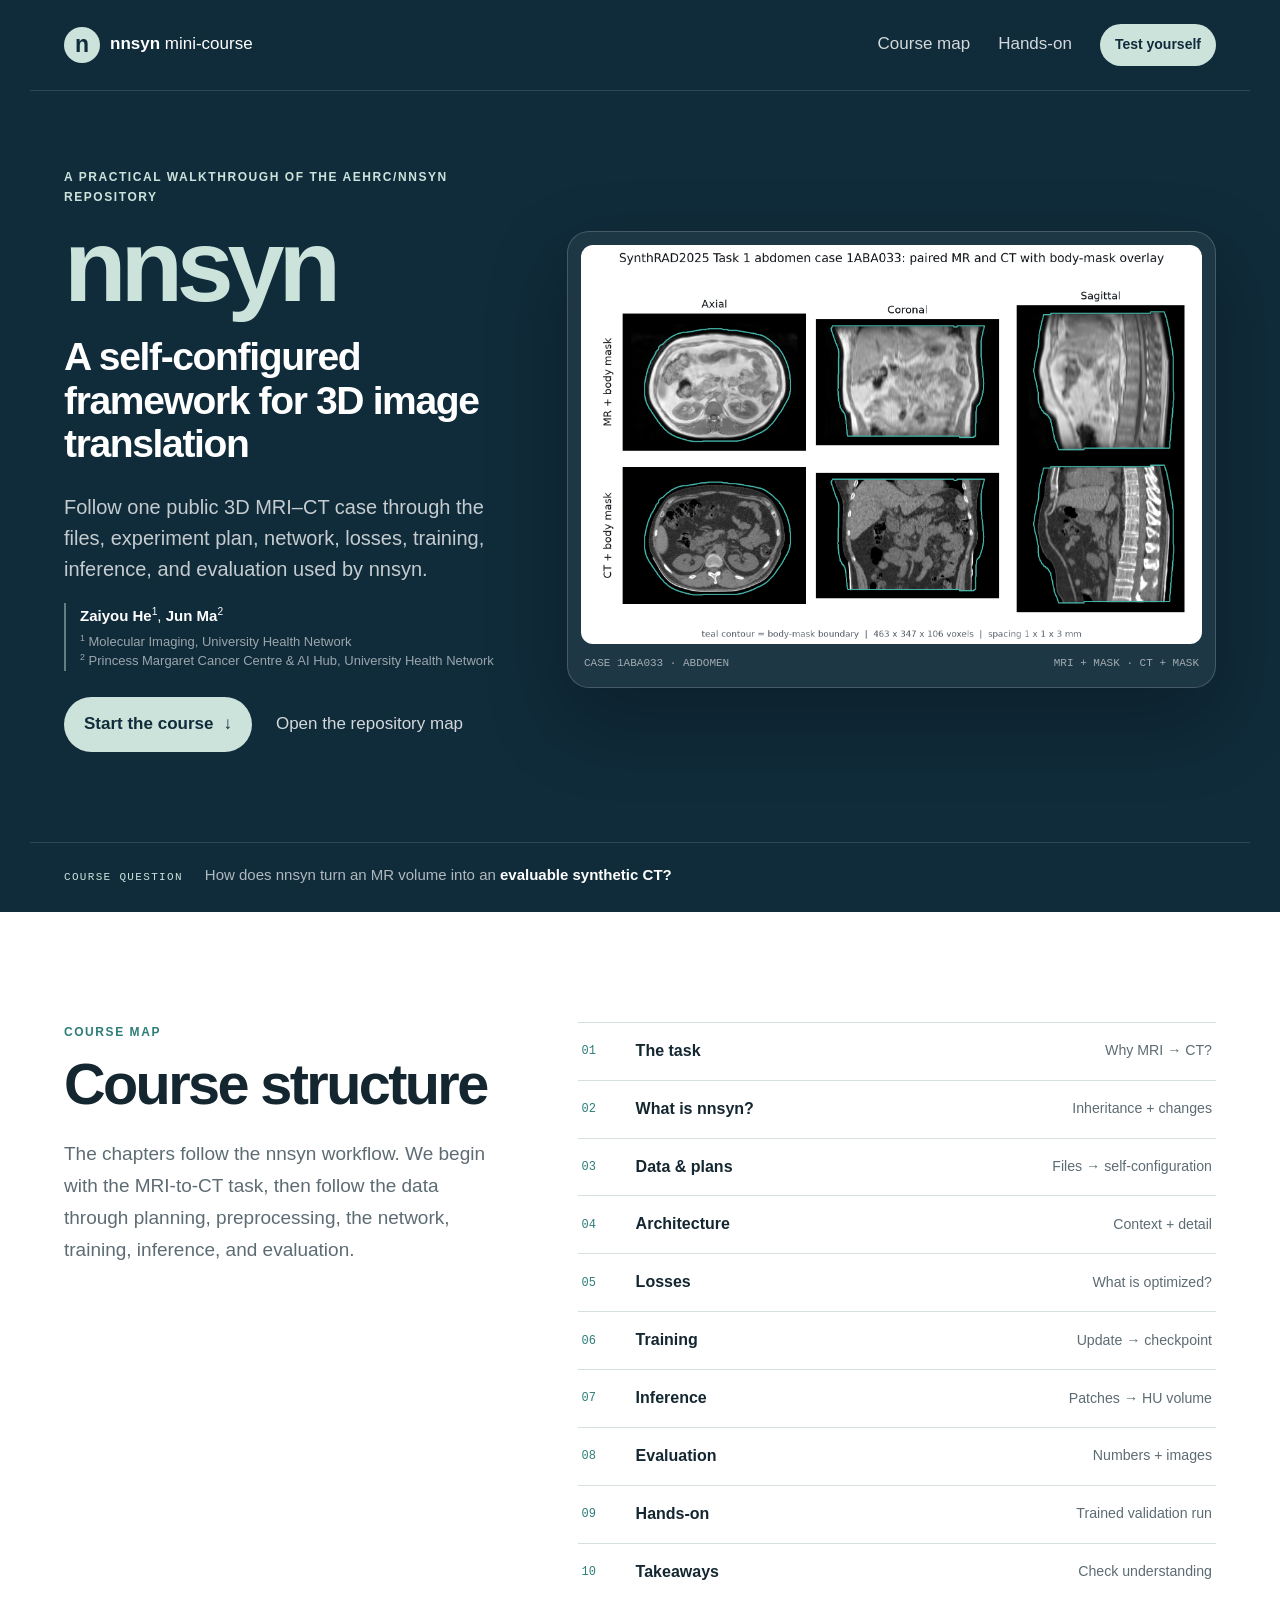
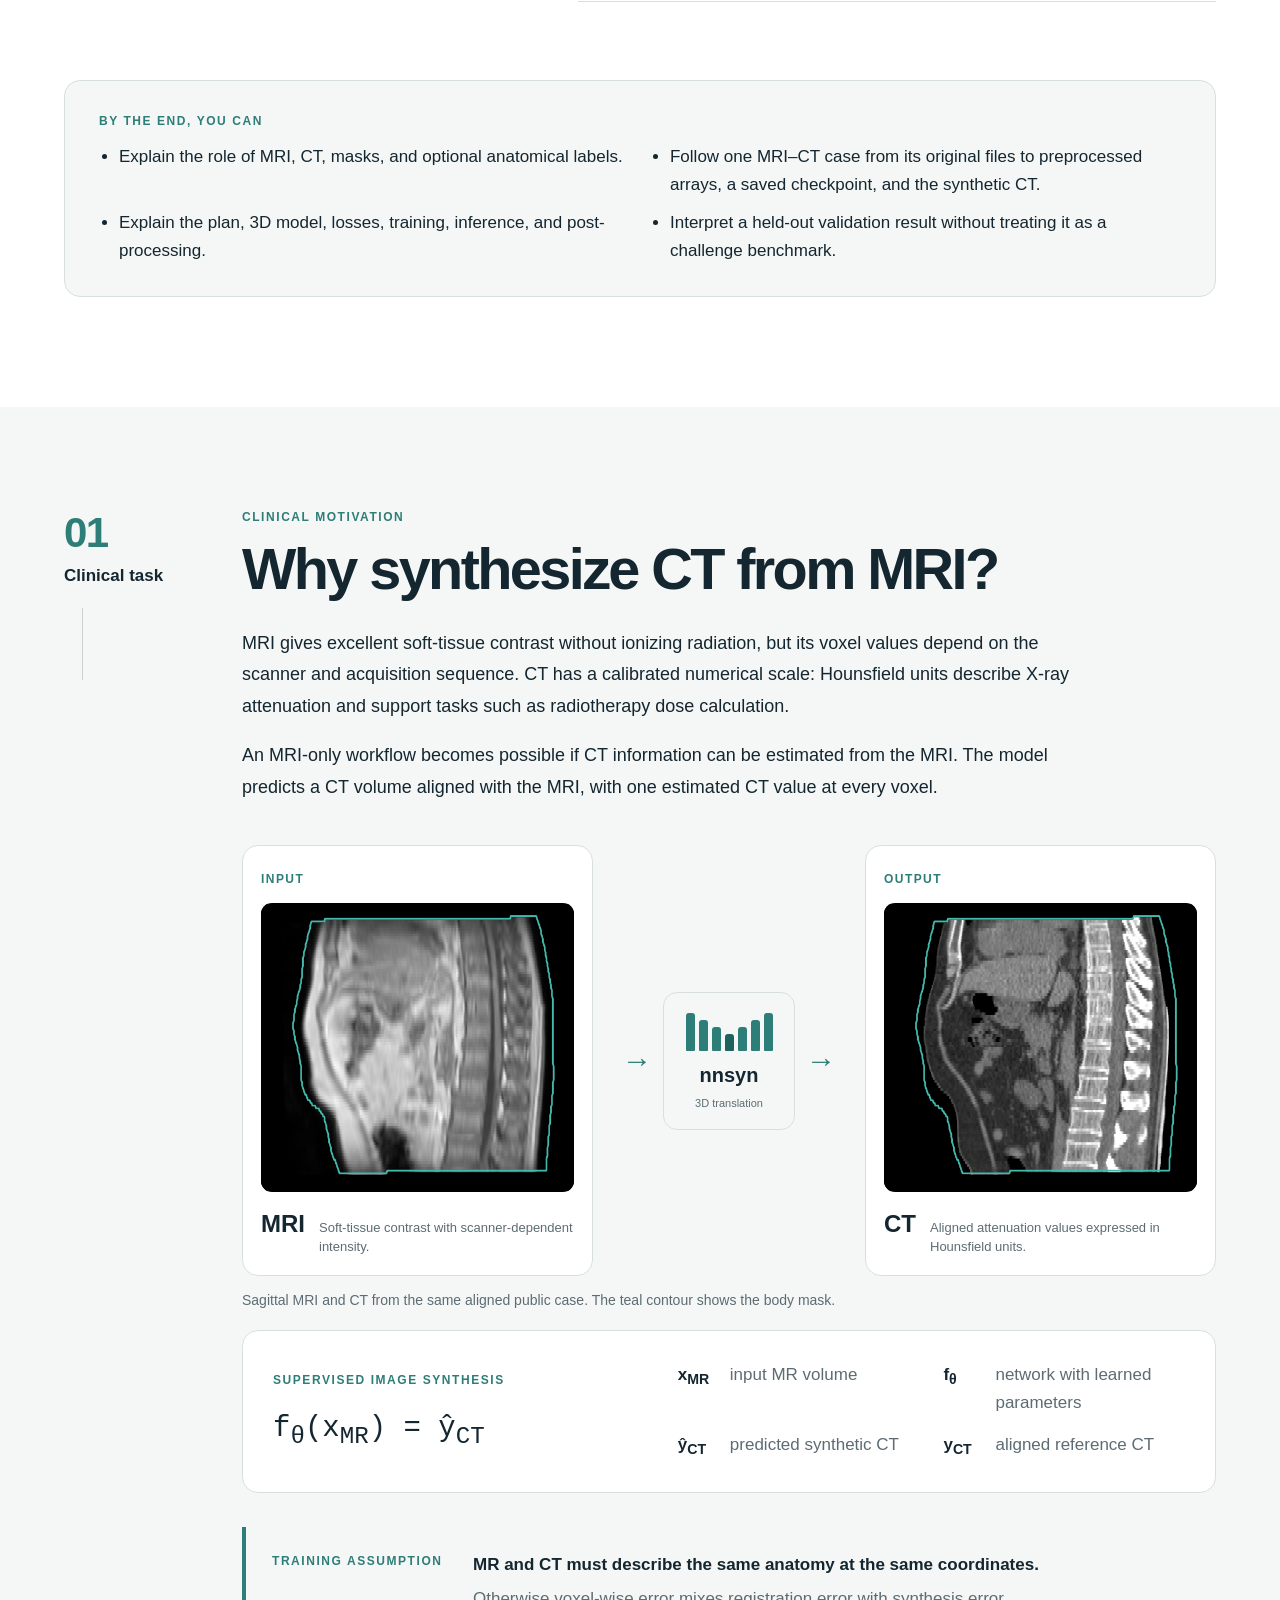
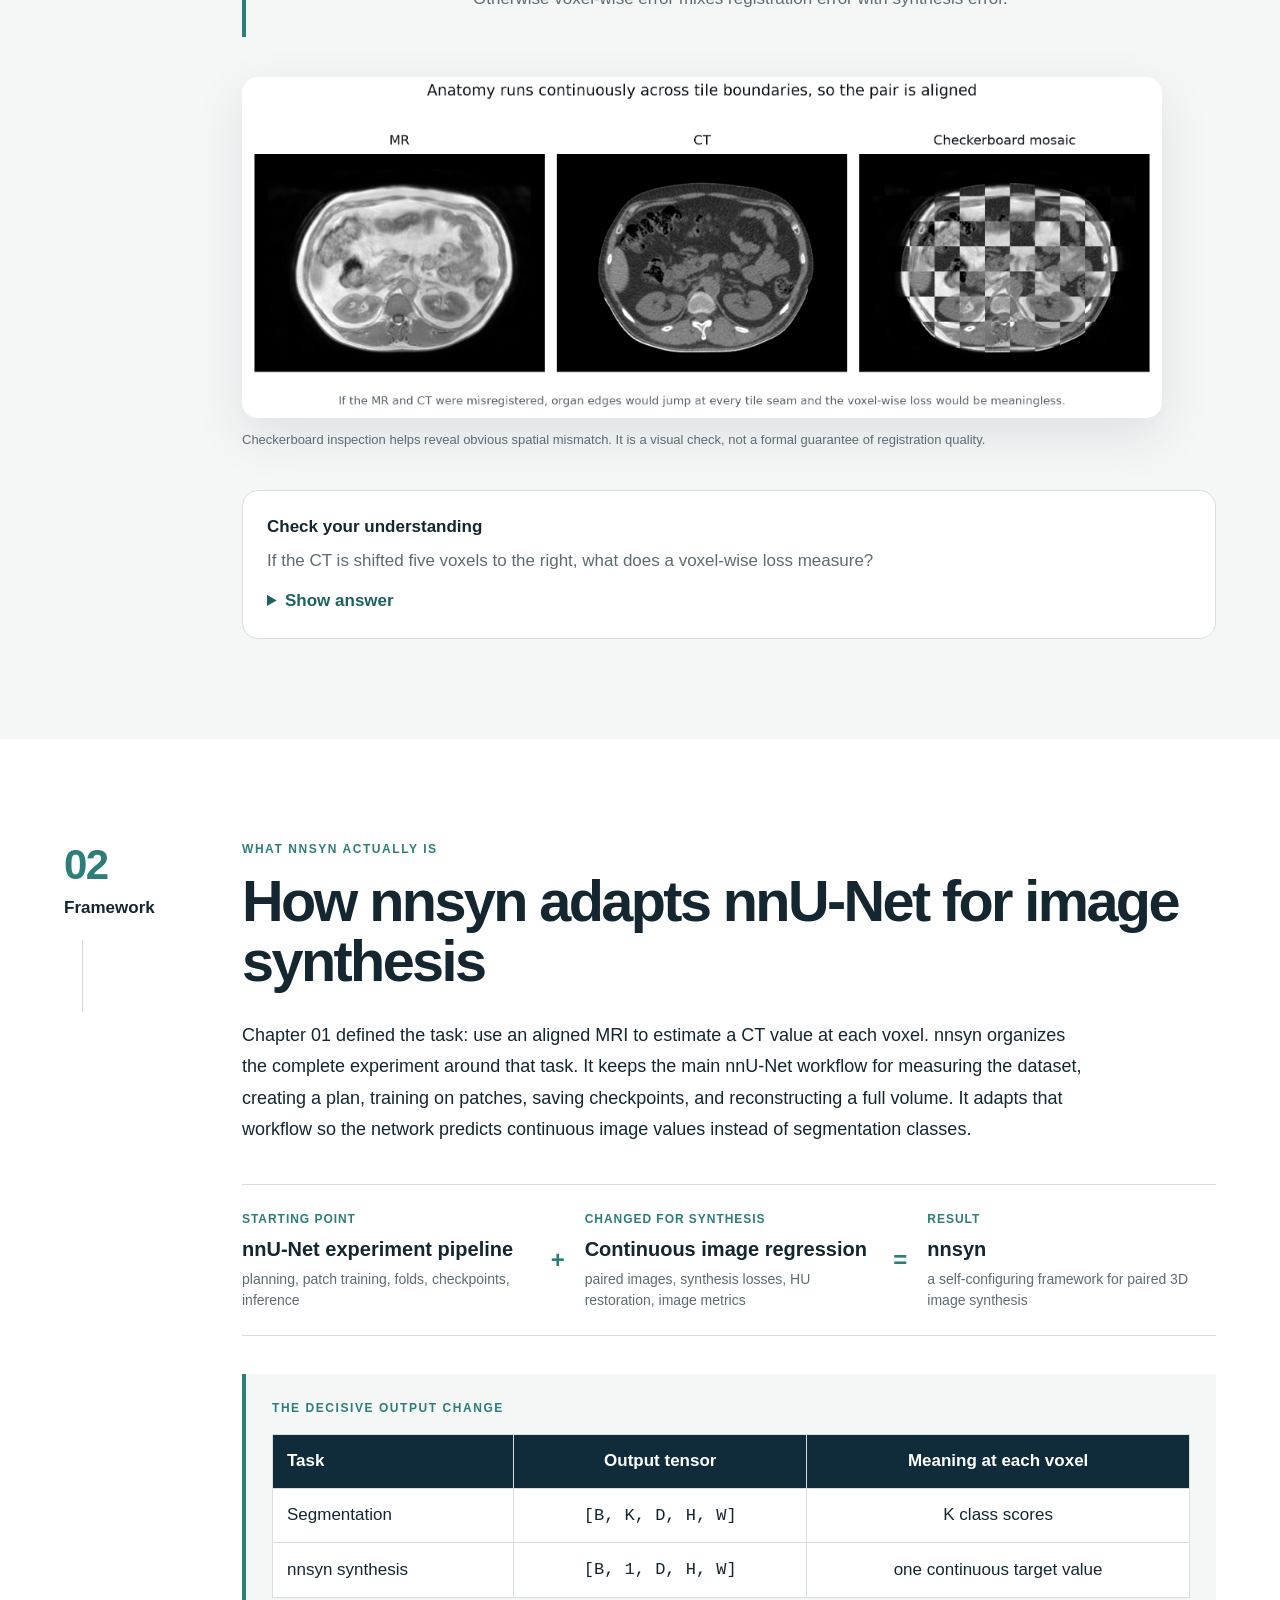
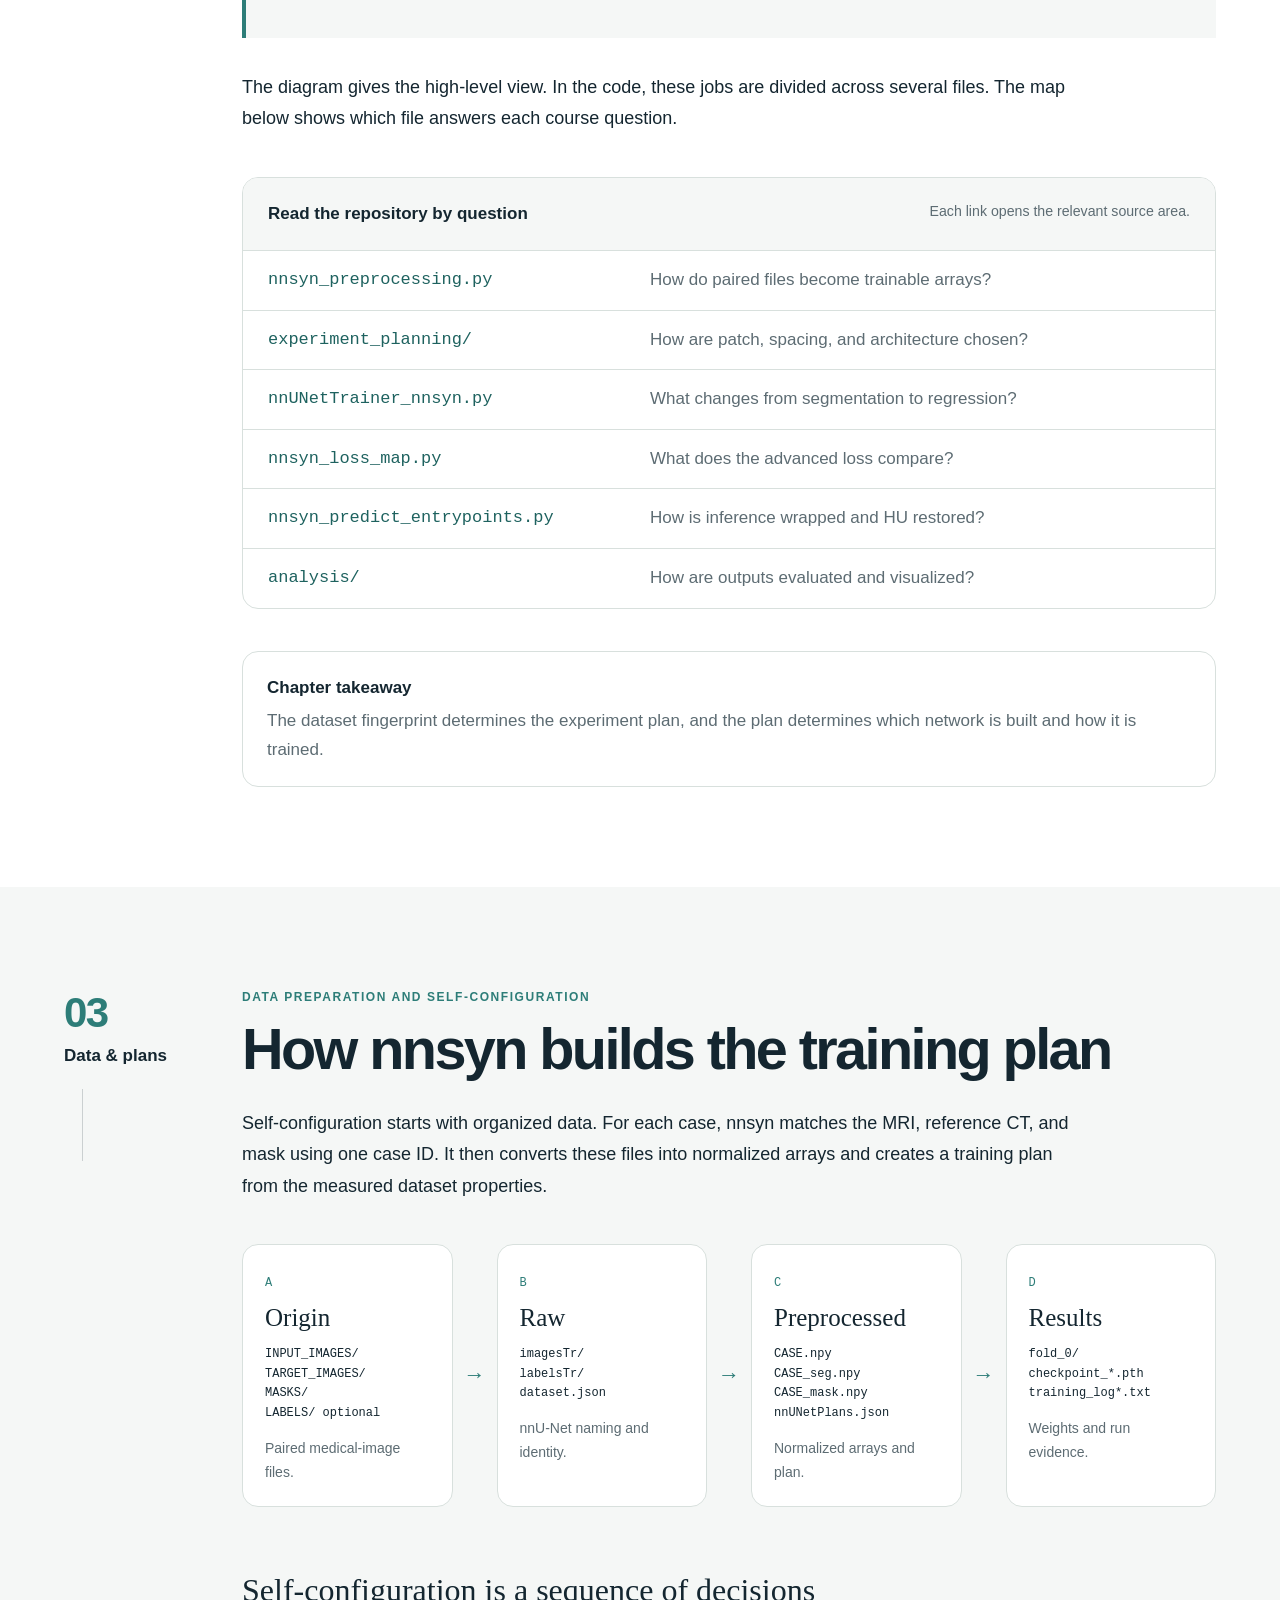
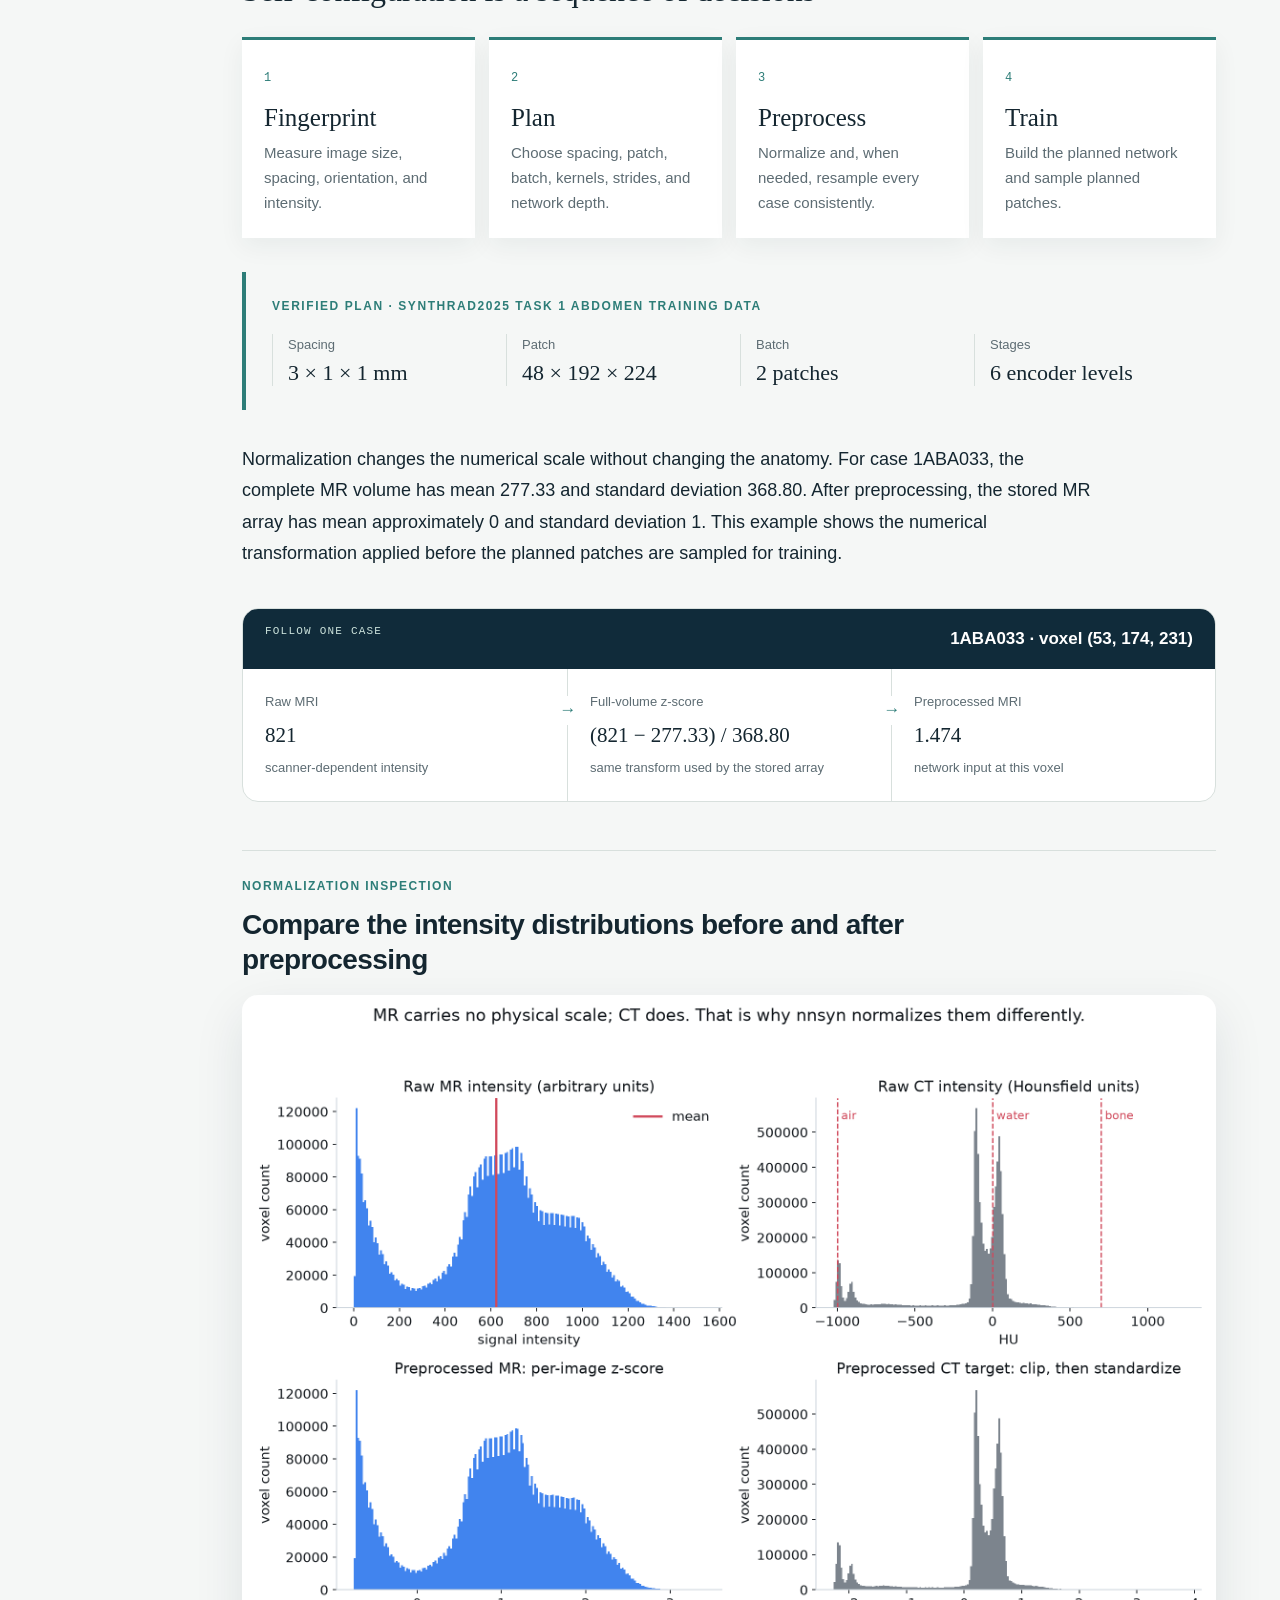
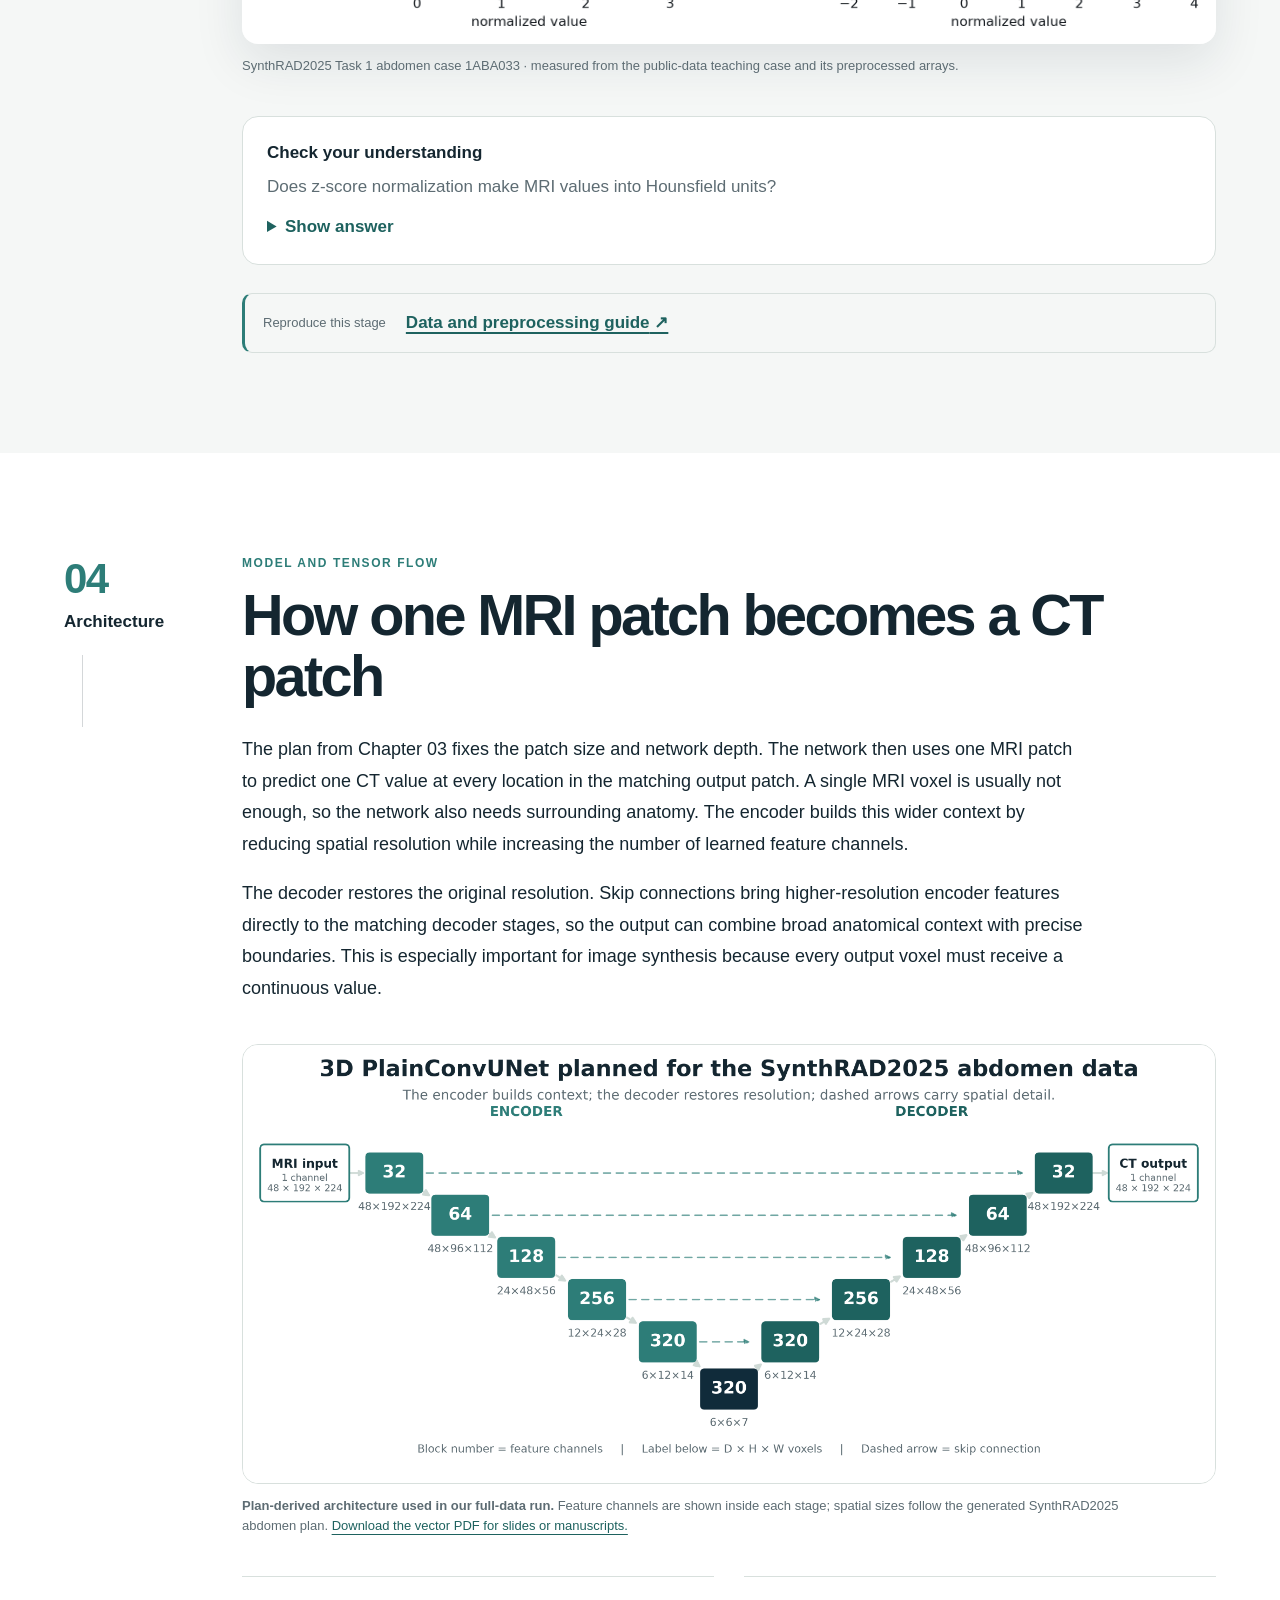
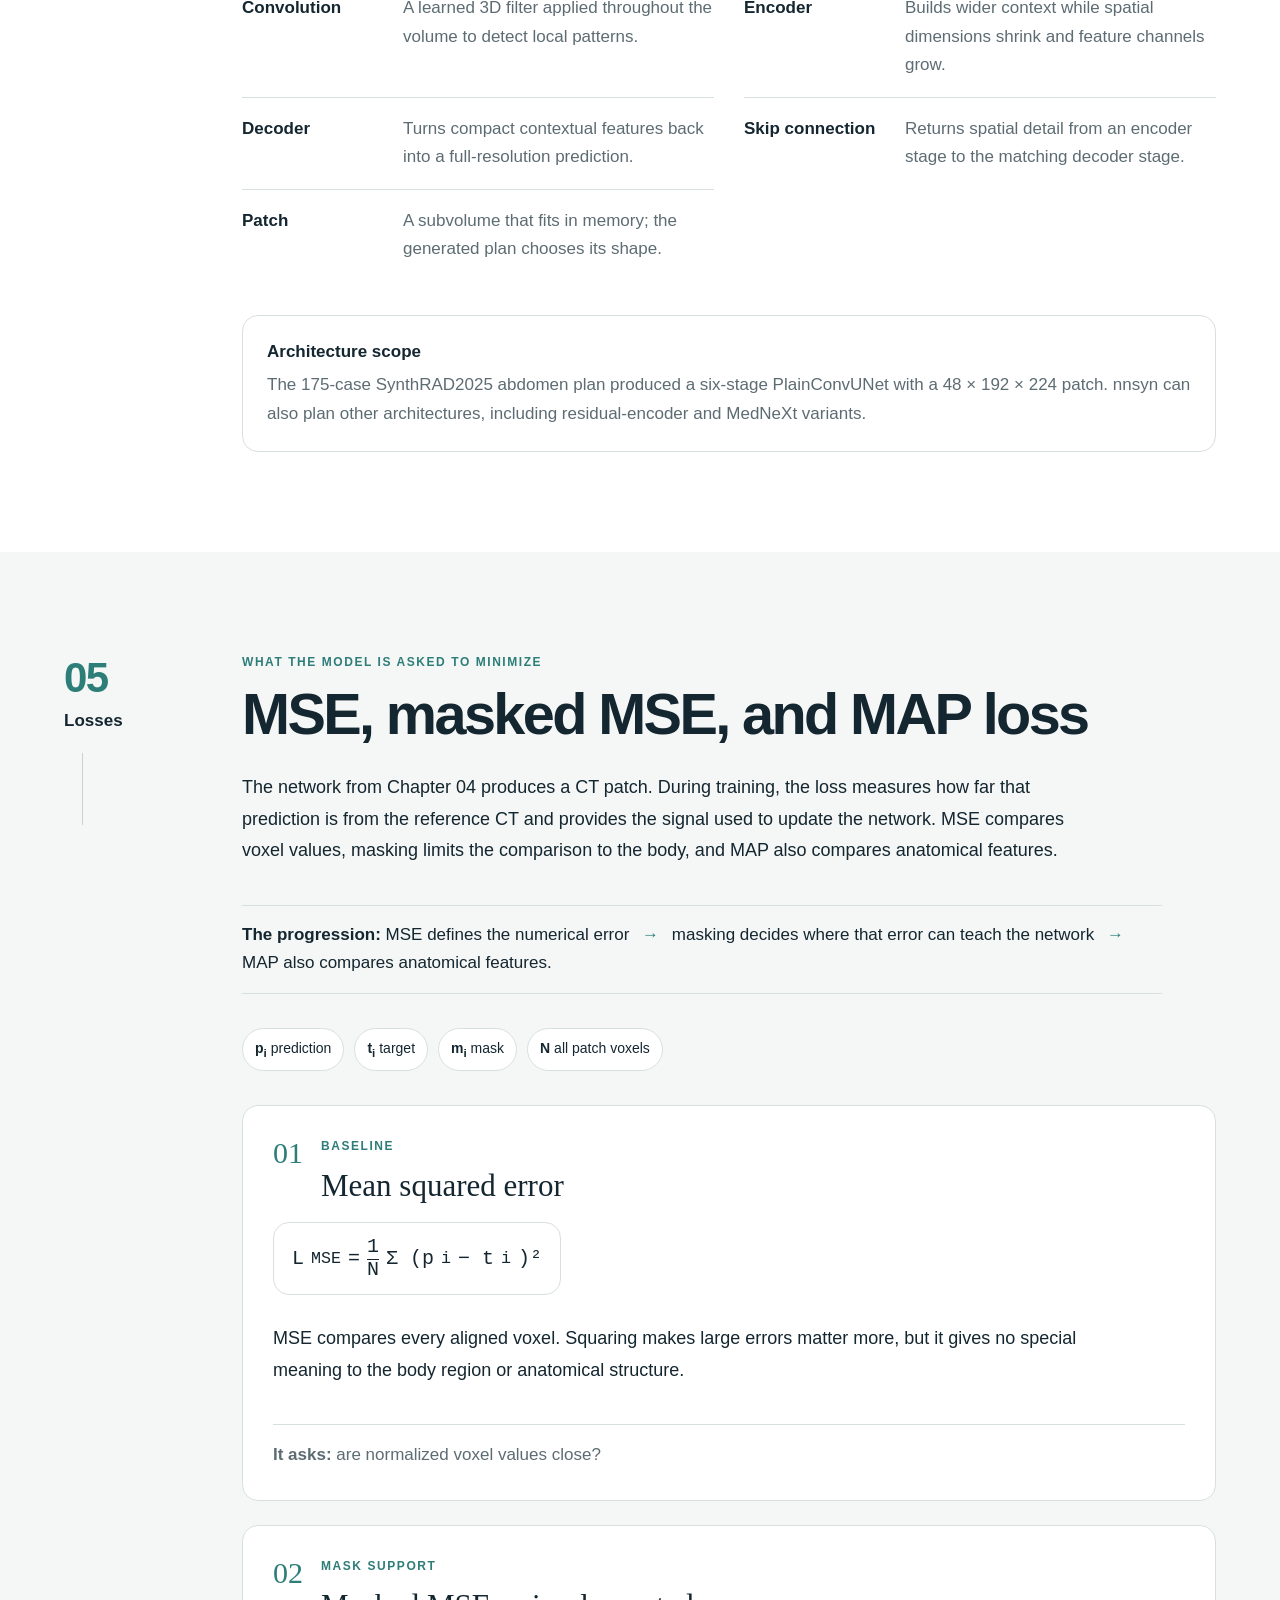
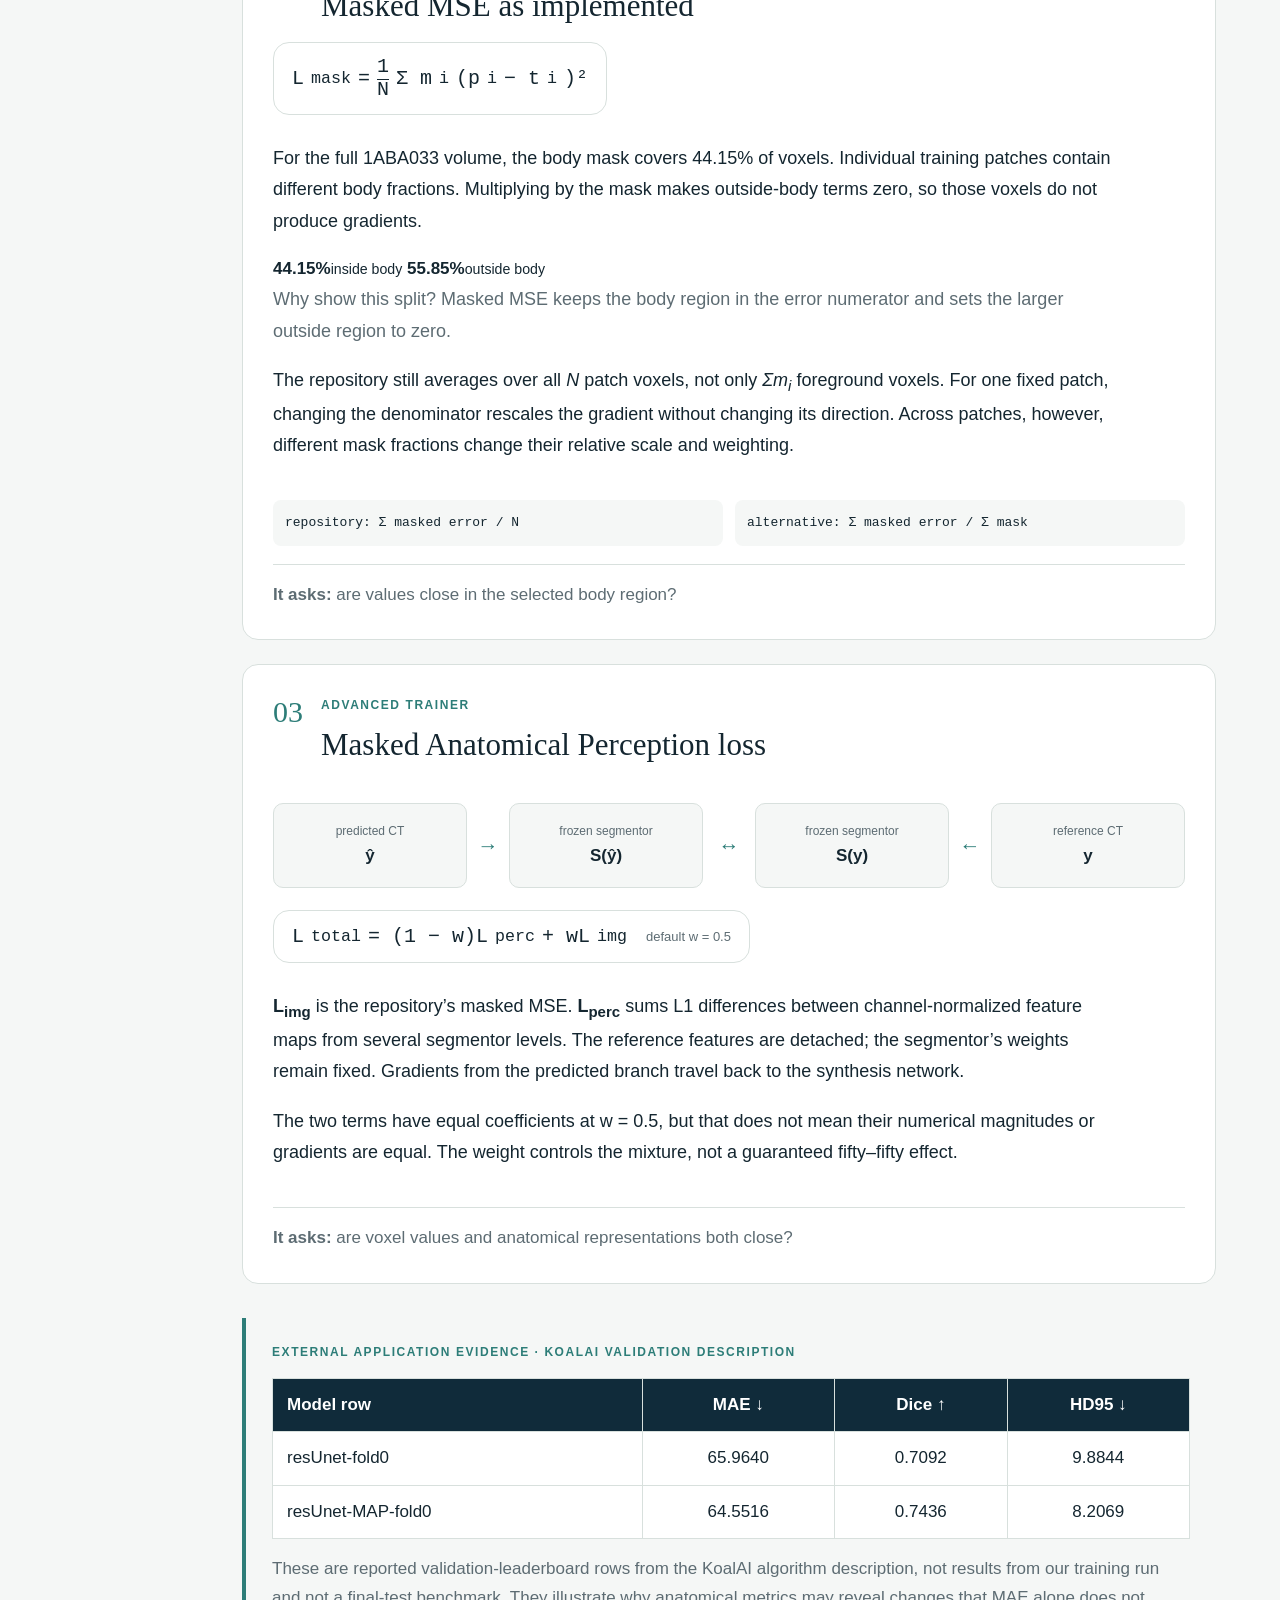
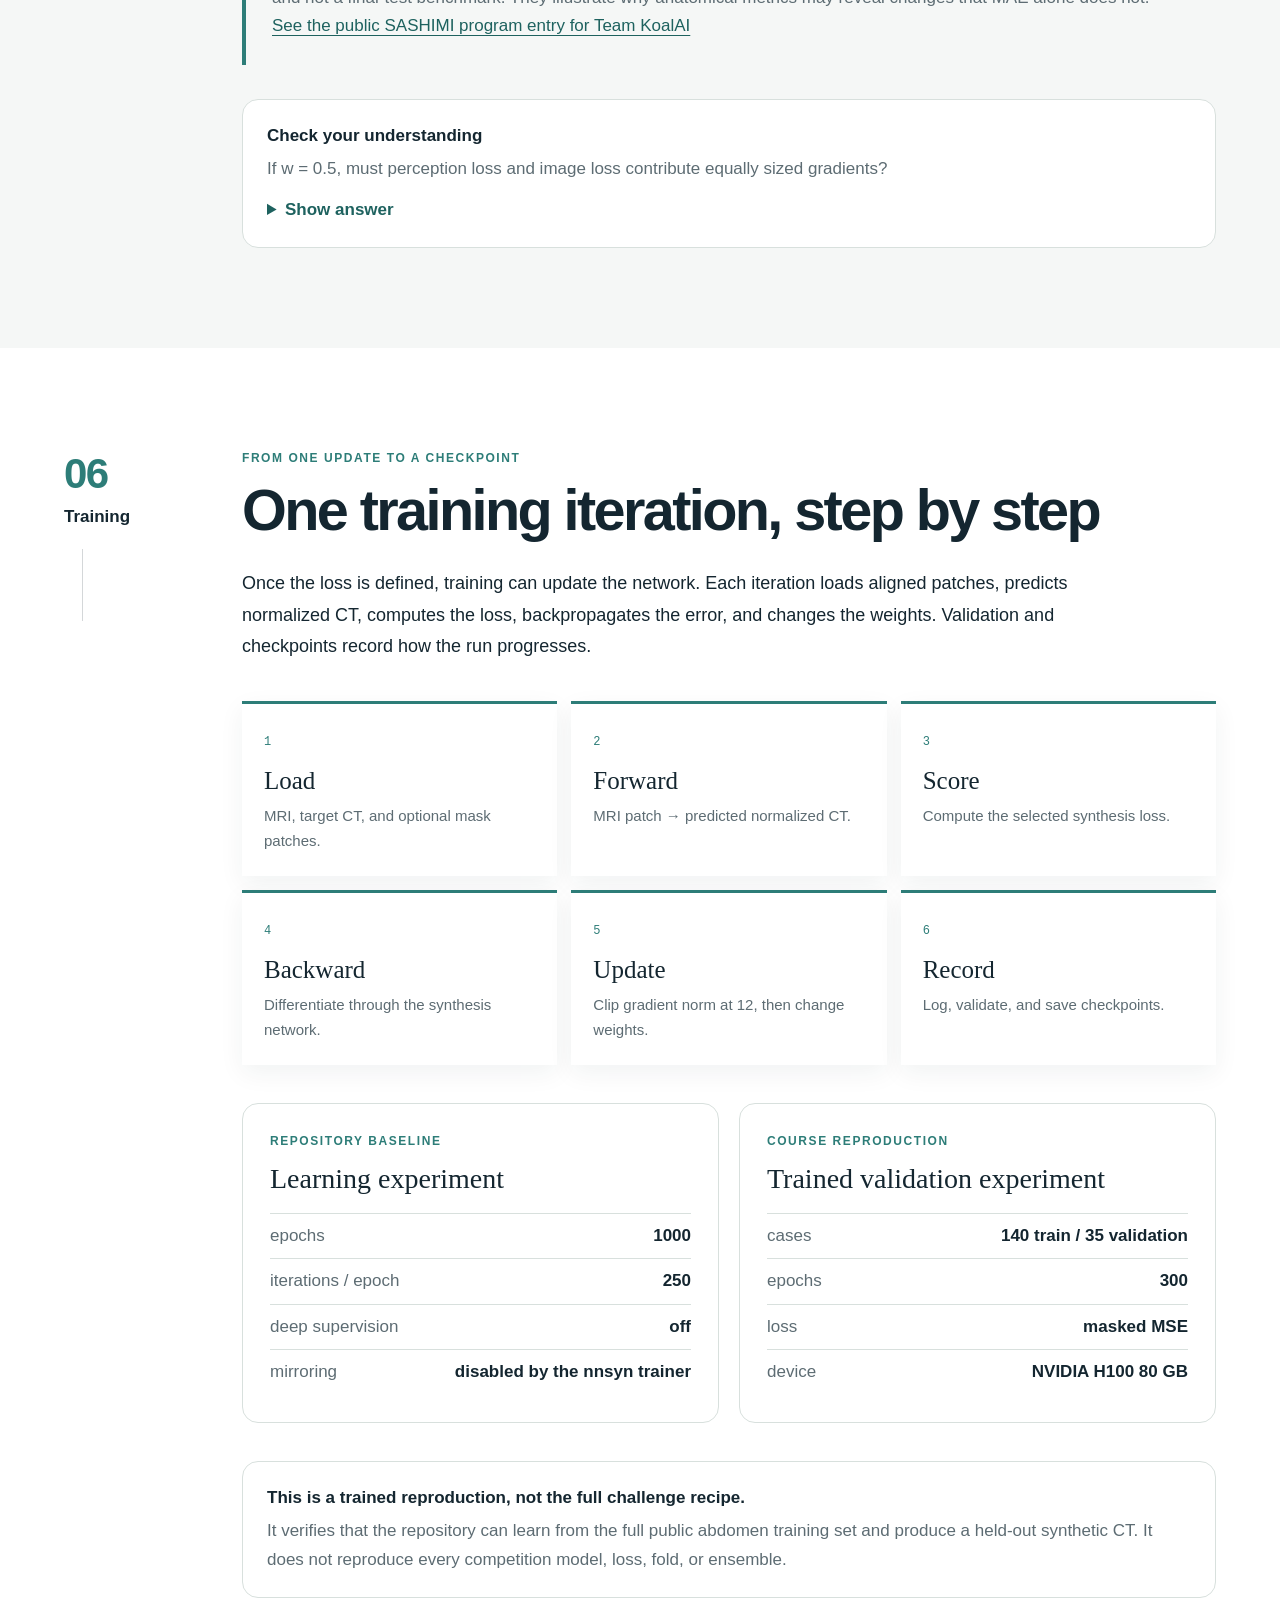
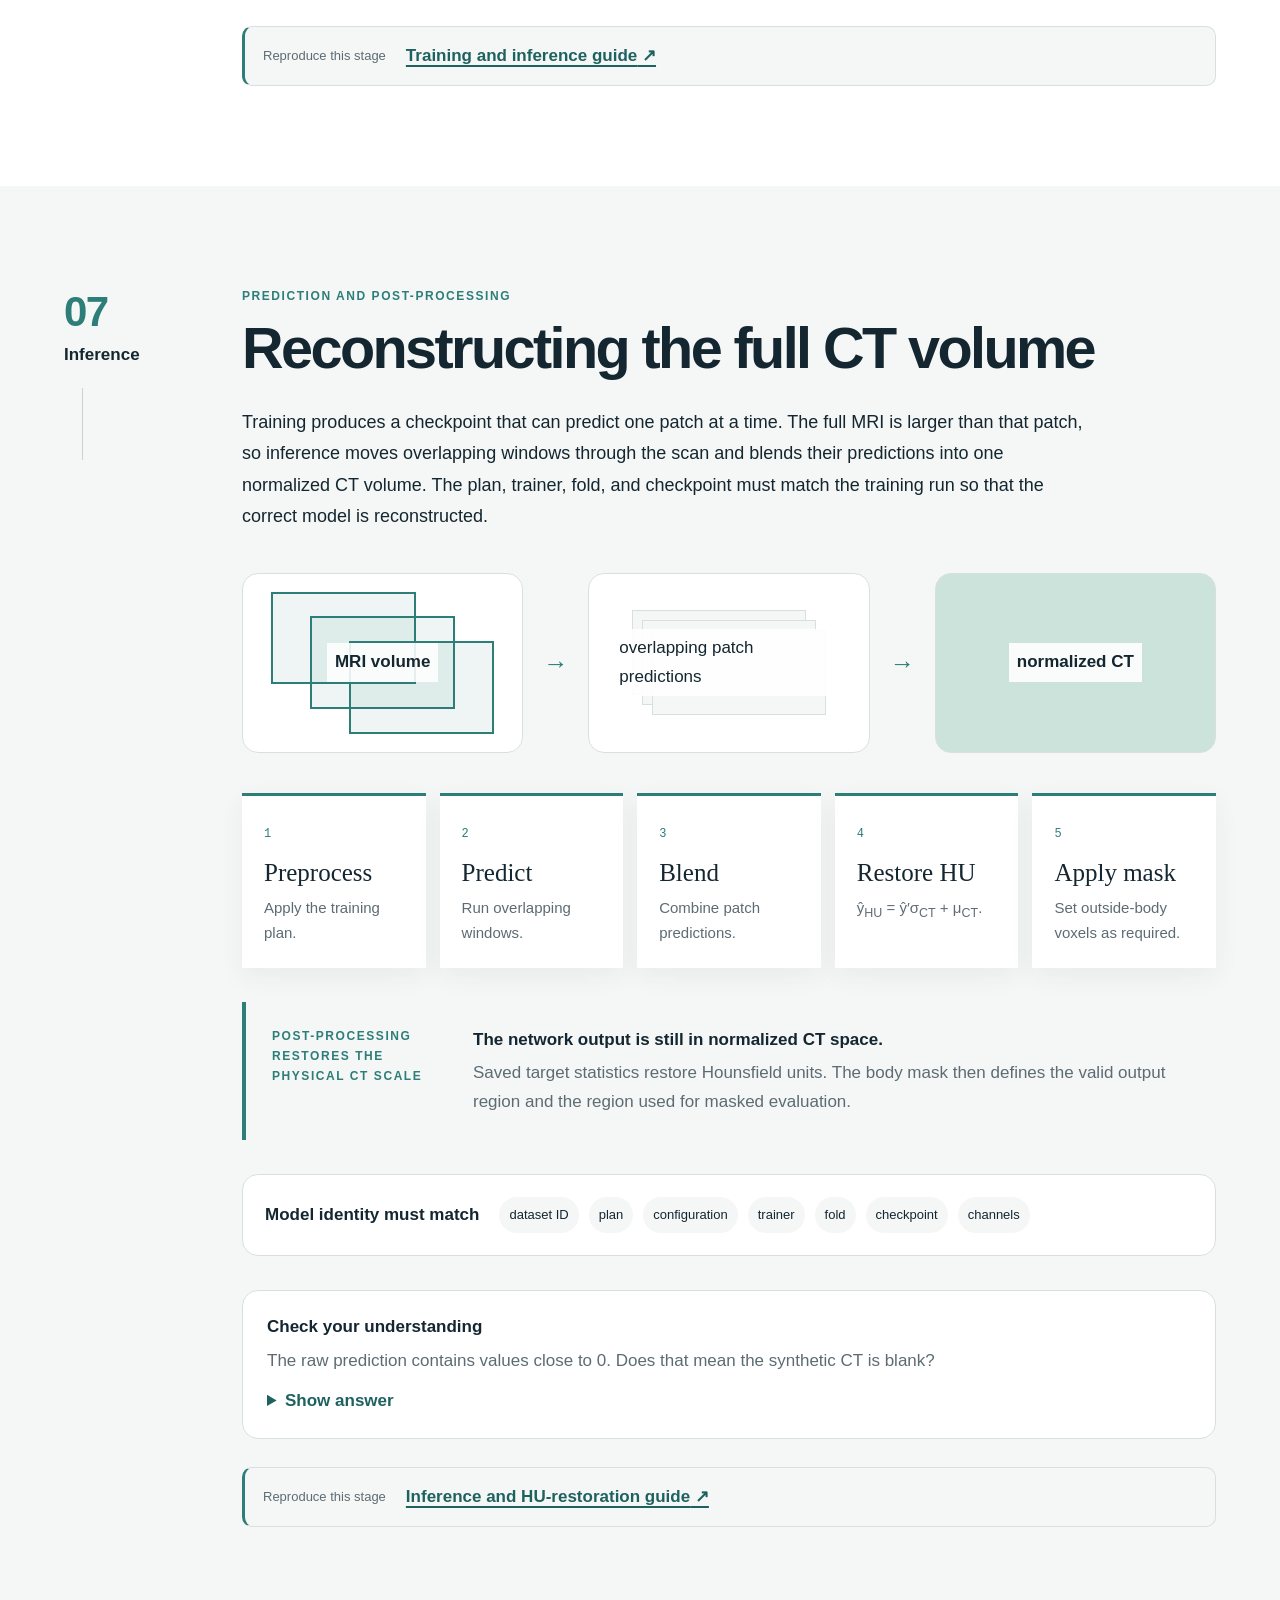
==== commit 3e64a28c: "Refine architecture and validation presentation" ====
--- a/index.html
+++ b/index.html
@@ -340,7 +340,7 @@
         <figure class="teaching-figure architecture-figure">
           <img src="figures/fig07_architecture_plainconvunet.png"
                alt="Plan-derived six-stage 3D PlainConvUNet with encoder, decoder, bottleneck, and skip connections">
-          <figcaption><strong>Plan-derived architecture used in our full-data run.</strong> The static high-resolution figure can also be used in slides or manuscripts. Feature channels are shown inside each stage; spatial sizes follow the generated SynthRAD2025 abdomen plan.</figcaption>
+          <figcaption><strong>Plan-derived architecture used in our full-data run.</strong> Feature channels are shown inside each stage; spatial sizes follow the generated SynthRAD2025 abdomen plan. <a href="figures/fig07_architecture_plainconvunet.pdf">Download the vector PDF for slides or manuscripts.</a></figcaption>
         </figure>
 
         <dl class="concept-list">
@@ -539,9 +539,9 @@
     <section class="chapter chapter-tint" id="hands-on" data-chapter="09">
       <div class="chapter-side"><span class="chapter-no">09</span><p>Hands-on</p></div>
       <div class="chapter-body">
-        <p class="section-kicker">A trained public-data validation result</p>
+        <p class="section-kicker">A trained baseline on held-out data</p>
         <h2>Training nnsyn on SynthRAD2025 abdomen data</h2>
-        <div class="prose"><p>We trained the planned 3D PlainConvUNet for 300 epochs on the 175 public SynthRAD2025 Task 1 abdomen cases. Fold 0 used 140 cases for weight updates and held out 35 cases for validation. We evaluated every held-out case after restoring the predictions to Hounsfield units and applying the body mask. Earlier chapters follow case 1ABA033 to explain the data flow; the result panel uses 1ABA101 because its MAE is closest to the validation median.</p></div>
+        <div class="prose"><p>We trained the planned 3D PlainConvUNet for 300 epochs on 175 public SynthRAD2025 abdomen cases. Fold 0 used 140 cases for training and 35 for validation. Earlier chapters follow case 1ABA033; the result below uses 1ABA101 because its error is closest to the validation median.</p></div>
 
         <div class="run-passport">
           <div><p class="label">Dataset</p><strong>175 paired cases</strong><span>SynthRAD2025 Task 1 abdomen</span></div>
@@ -550,14 +550,18 @@
           <div><p class="label">Validation MAE</p><strong>105.0 HU mean</strong><span>102.0 HU median</span></div>
         </div>
         <figure class="result-figure">
-          <img src="figures/fig06_trained_synthetic_ct.png" alt="MRI input, predicted synthetic CT, reference CT, and absolute HU error for representative held-out validation case 1ABA101">
-          <figcaption><strong>Representative held-out validation result from our trained model.</strong> Case 1ABA101 was excluded from fold 0 weight updates and had a masked MAE of 102.0 HU, close to the cohort median. Values outside the body mask are displayed as air at −1000 HU and are excluded from the error calculation. Across all 35 validation cases, mean masked MAE was 105.0 HU, median was 102.0 HU, and the range was 67.4–189.1 HU. These are one-fold validation results from our reproduction, not challenge-test results.</figcaption>
+          <a href="figures/fig06_trained_synthetic_ct.png" aria-label="Open the full-size validation result figure">
+            <img src="figures/fig06_trained_synthetic_ct.png" alt="MRI input, predicted synthetic CT, reference CT, and absolute HU error for representative held-out validation case 1ABA101">
+          </a>
+          <figcaption><strong>Representative validation case 1ABA101.</strong> Its masked MAE is 102.0 HU, close to the 35-case median. Error is calculated inside the body mask.</figcaption>
         </figure>
+        <h3 class="plain-subhead">How to read this result</h3>
+        <div class="prose"><p>The model recovers the overall body shape and much of the soft-tissue intensity pattern, but its synthetic CT is visibly smoother than the reference. Bone edges and fine local details remain inaccurate. Bright regions in the error map show where the HU differences are largest.</p></div>
         <div class="comparison claims">
           <article><p class="label">What this result shows</p><ul><li>the full-data planning and preprocessing pipeline runs;</li><li>the network learns an MRI-to-CT mapping from 140 cases;</li><li>inference, HU restoration, masking, and evaluation complete across all 35 held-out cases.</li></ul></article>
           <article><p class="label">What it does not establish</p><ul><li>challenge-test or external-site performance;</li><li>five-fold or ensemble performance;</li><li>a reproduction of MAP loss or the complete KoalAI recipe.</li></ul></article>
         </div>
-        <div class="notebook-link"><span>Validation records</span><a href="code/results/validation_mae.csv">Per-case masked MAE</a><a href="code/results/validation_summary.json">Aggregate summary</a></div>
+        <div class="notebook-link"><span>Validation results</span><a href="results.html">View the 35-case summary and per-case table</a></div>
         <details class="field-notes">
           <summary><span>Implementation notes</span><small>supplementary evidence, not the course theme</small></summary>
           <div>
--- a/styles.css
+++ b/styles.css
@@ -274,3 +274,31 @@
 .concept-list dt{font-weight:800}.concept-list dd{margin:0;color:var(--muted)}
 @media(max-width:760px){.concept-list{grid-template-columns:1fr}}
 
+
+/* Validation results page */
+.plain-subhead{margin:30px 0 8px;font-size:25px;line-height:1.25}
+.result-figure>a{display:block;border-radius:var(--radius)}
+.result-figure>a:focus-visible{outline:3px solid var(--teal);outline-offset:5px}
+.results-page{background:var(--paper)}
+.results-shell{width:min(980px,calc(100% - 40px));margin:0 auto}
+.results-header{padding:54px 0 42px;border-bottom:1px solid var(--line);background:var(--white)}
+.results-header h1{margin:16px 0 8px;font-size:52px;line-height:1.05;color:var(--ink)}
+.results-header p:last-child{max-width:720px;margin:0;color:var(--muted);font-size:18px}
+.results-back{font-size:14px;font-weight:750;text-decoration:none}
+.results-summary{display:grid;grid-template-columns:repeat(4,1fr);gap:14px;margin:42px 0}
+.results-summary article{padding:22px;border:1px solid var(--line);border-radius:var(--radius);background:var(--white)}
+.results-summary span,.results-summary small{display:block;color:var(--muted);font-size:12px}
+.results-summary strong{display:block;margin:6px 0 4px;font-size:25px;line-height:1.2;font-variant-numeric:tabular-nums}
+.results-explanation,.results-table-section{margin:28px 0;padding:34px;border:1px solid var(--line);border-radius:var(--radius);background:var(--white)}
+.results-explanation h2,.results-table-heading h2{margin:0 0 12px;font-size:30px}
+.results-explanation p{margin:10px 0;line-height:1.7}
+.results-table-heading{display:flex;align-items:end;justify-content:space-between;gap:20px;margin-bottom:20px}
+.results-table-heading p{margin:0;color:var(--muted);font-size:13px}
+.results-table th,.results-table td{text-align:left}
+.results-table th:last-child,.results-table td:last-child{text-align:right;font-variant-numeric:tabular-nums}
+.results-table tbody tr:nth-child(even){background:var(--paper)}
+.results-table .representative-row{background:#eaf4f2!important}
+.row-note{display:inline-block;margin-left:10px;padding:3px 7px;border-radius:999px;background:var(--teal);color:var(--white);font-size:11px;font-weight:750}
+.results-credit{margin:28px 0 60px;color:var(--muted);font-size:13px;line-height:1.6}
+@media(max-width:760px){.results-summary{grid-template-columns:1fr 1fr}.results-header h1{font-size:40px}.results-explanation,.results-table-section{padding:24px}.results-table-heading{display:block}.results-table-heading>p{margin-top:8px}}
+@media(max-width:480px){.results-summary{grid-template-columns:1fr}.results-shell{width:min(100% - 24px,980px)}.row-note{display:block;width:max-content;margin:6px 0 0}}
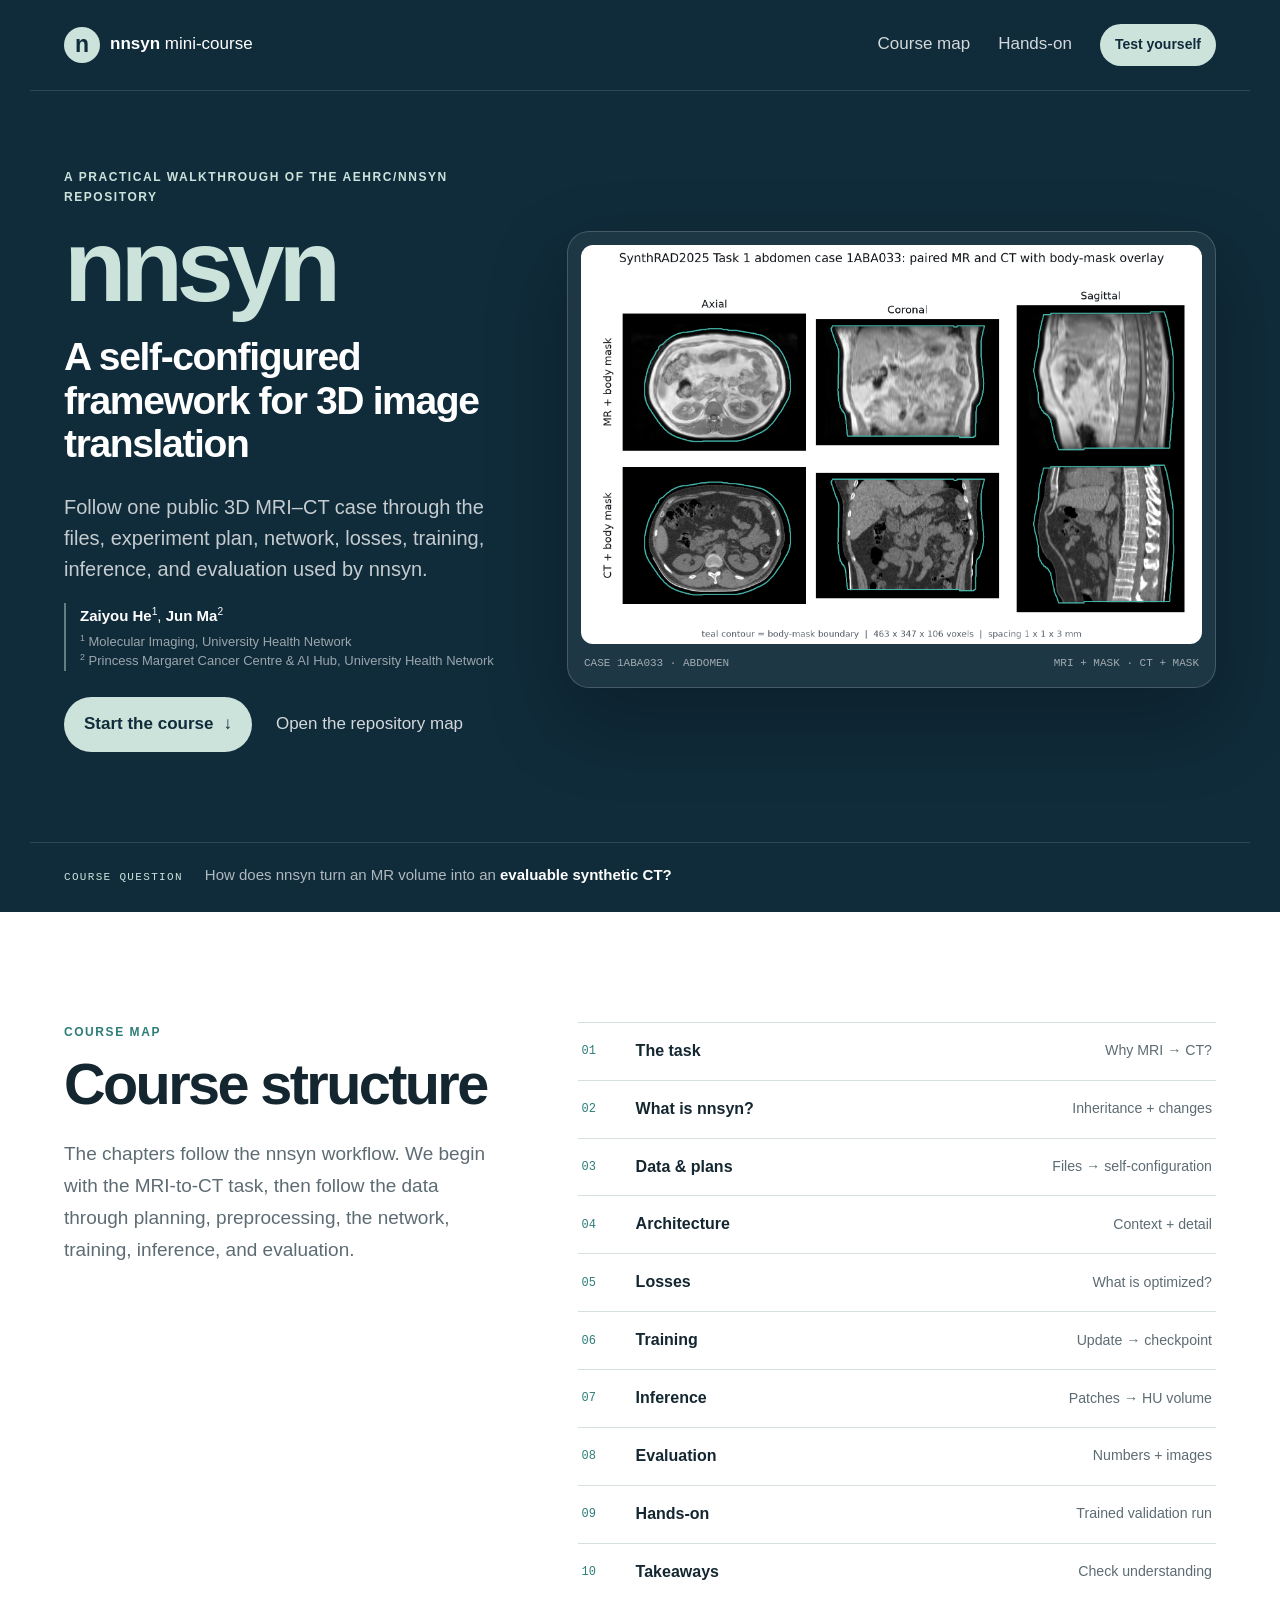
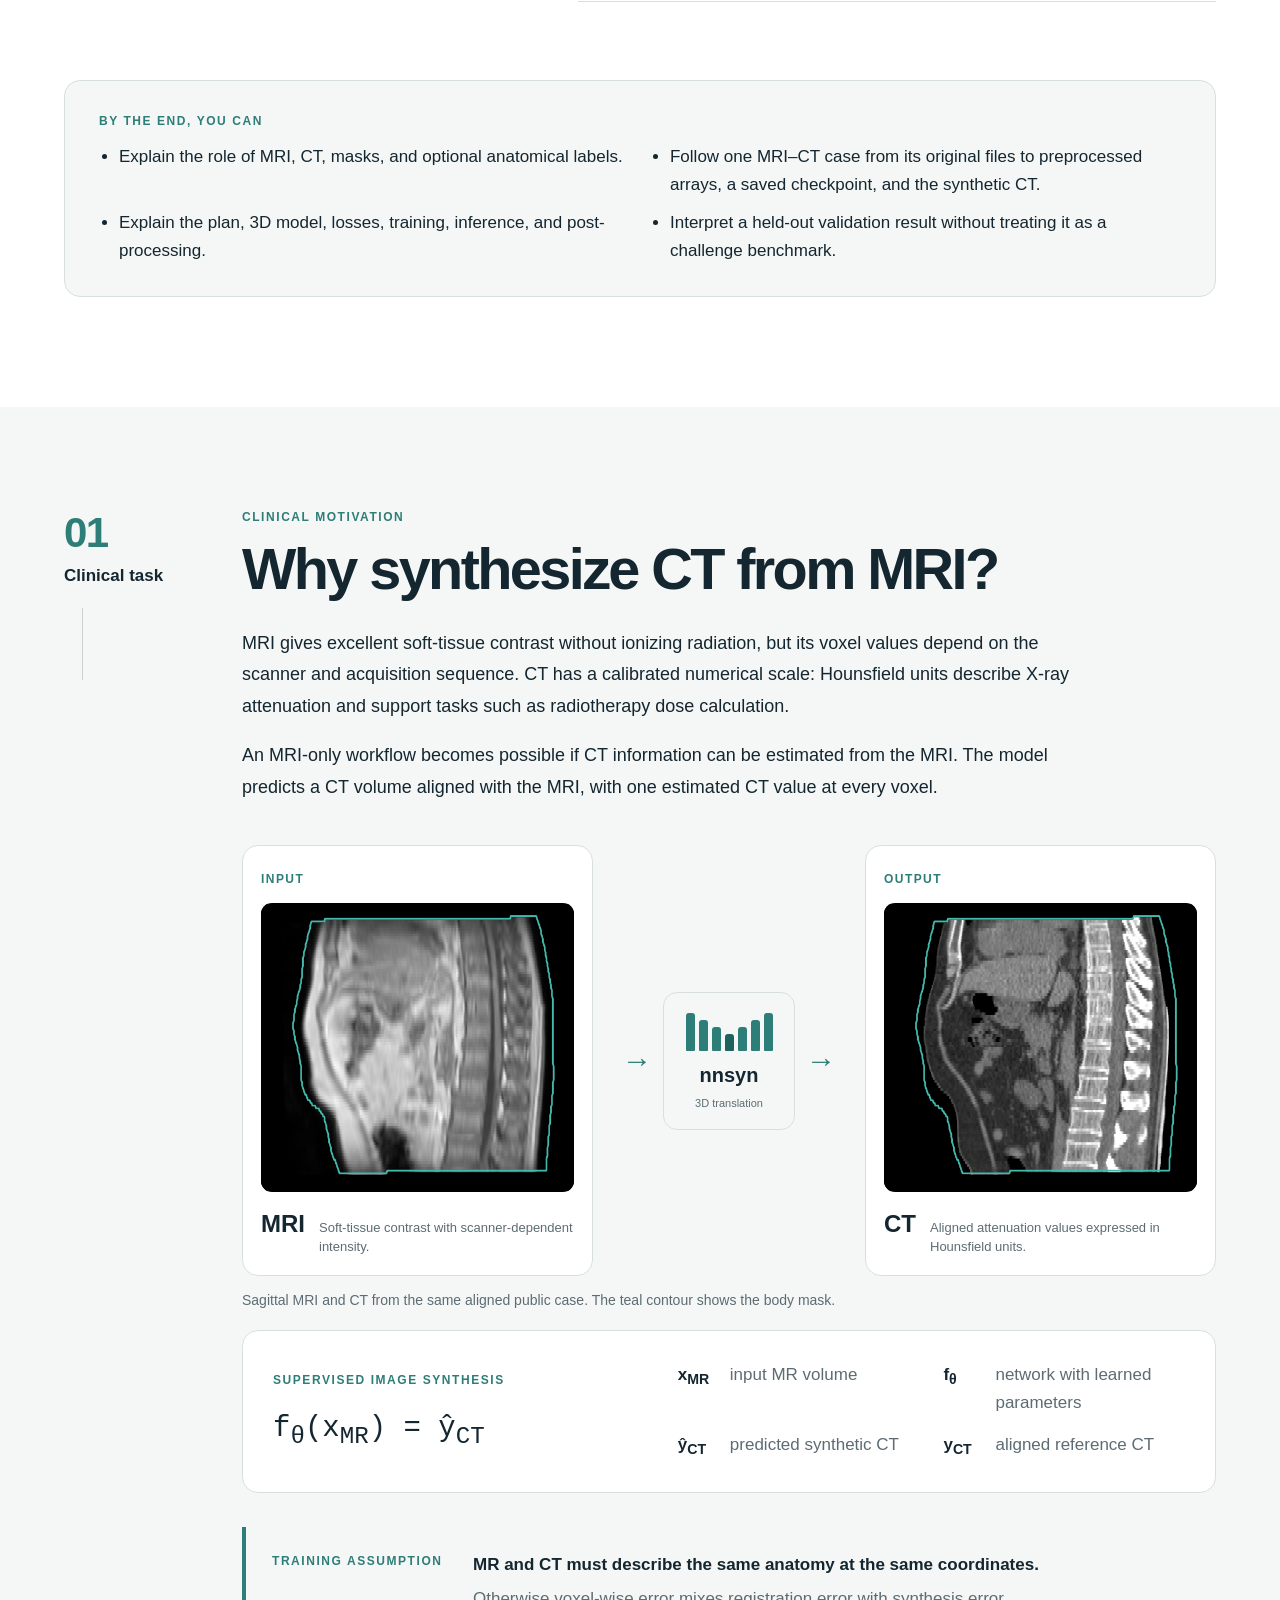
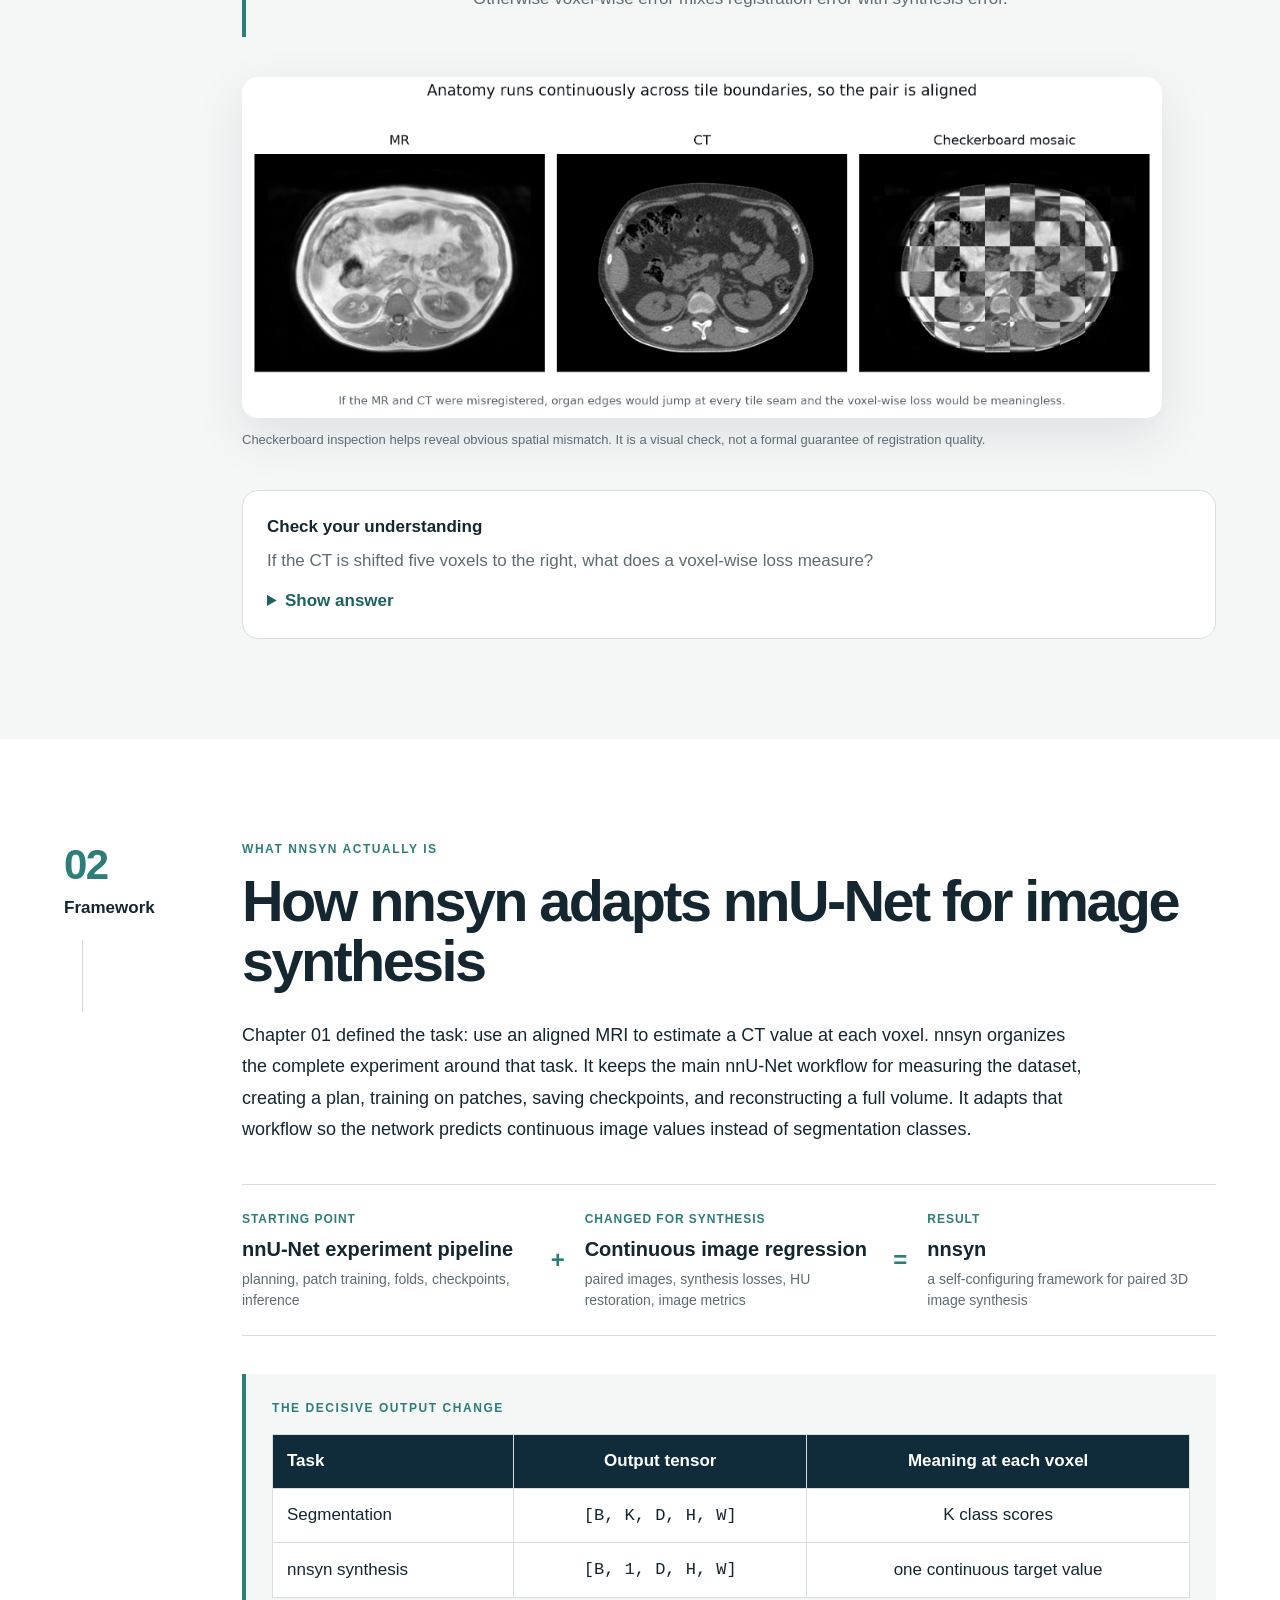
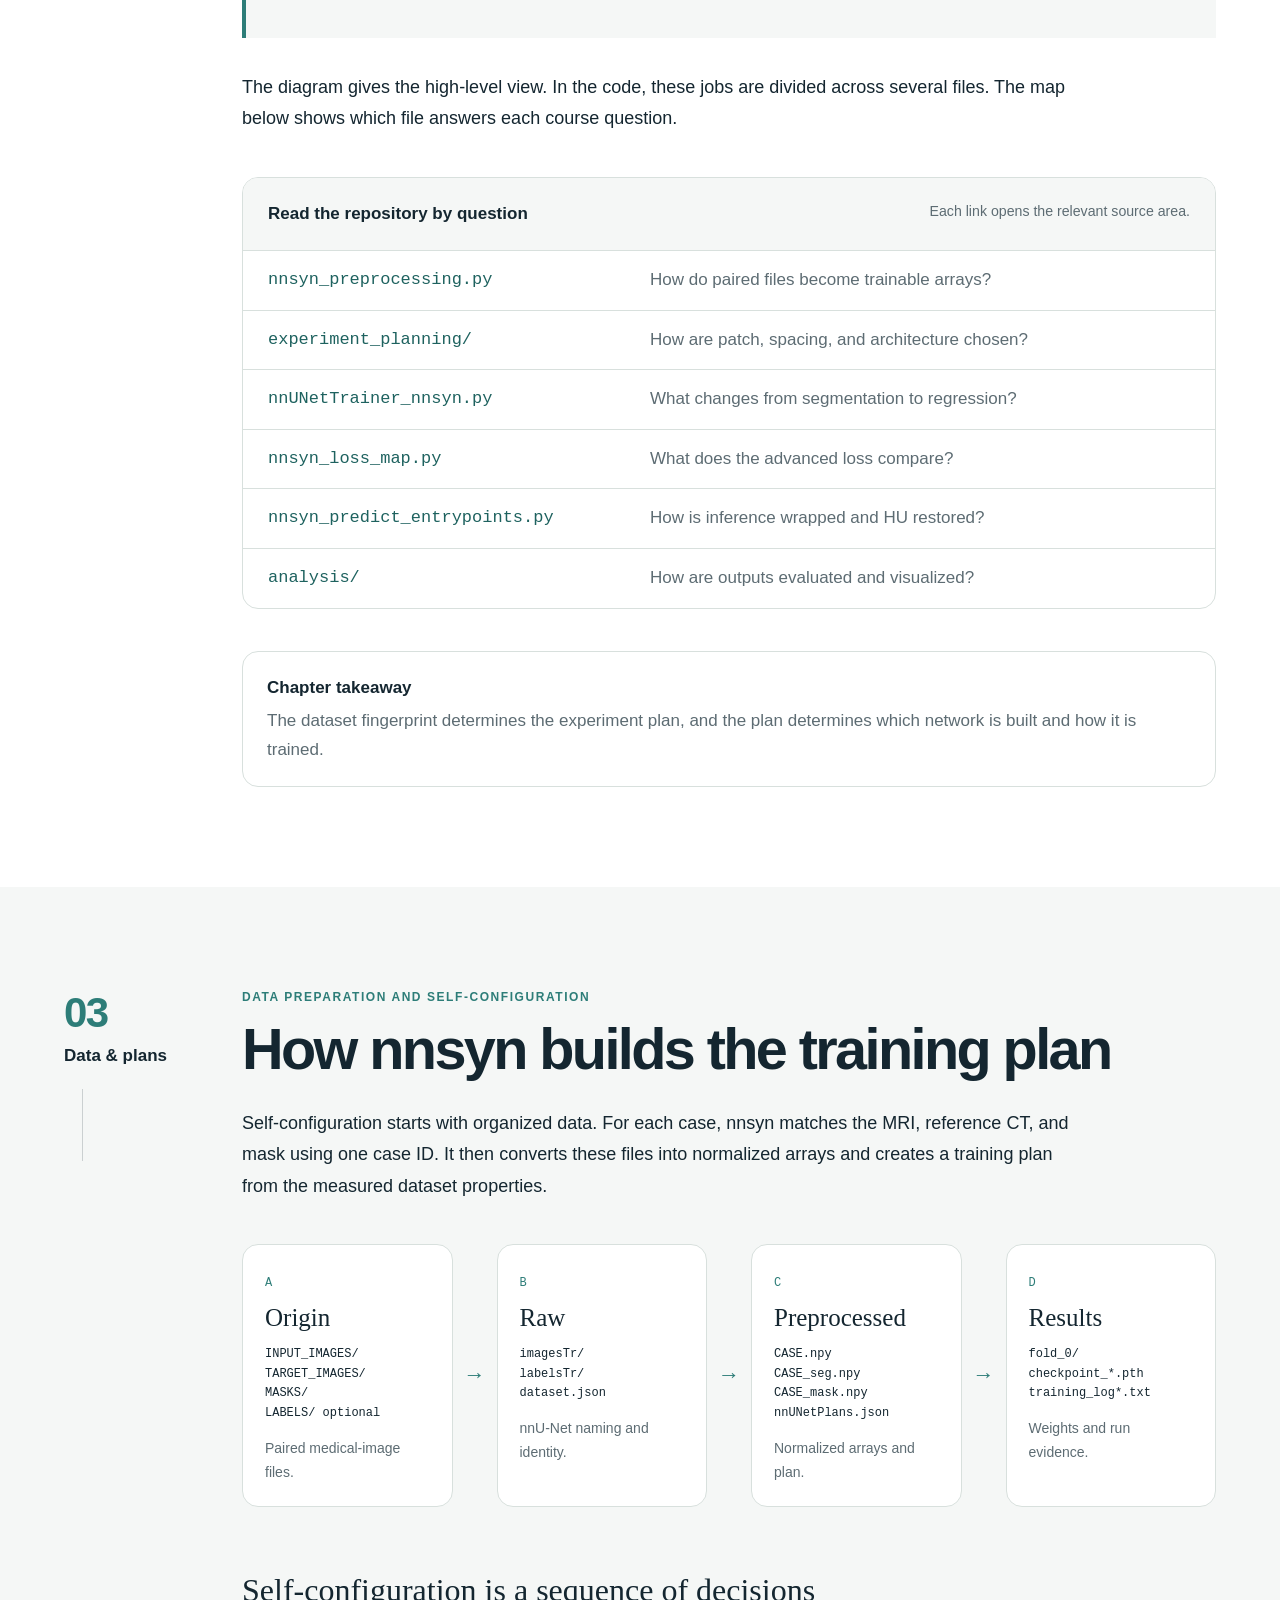
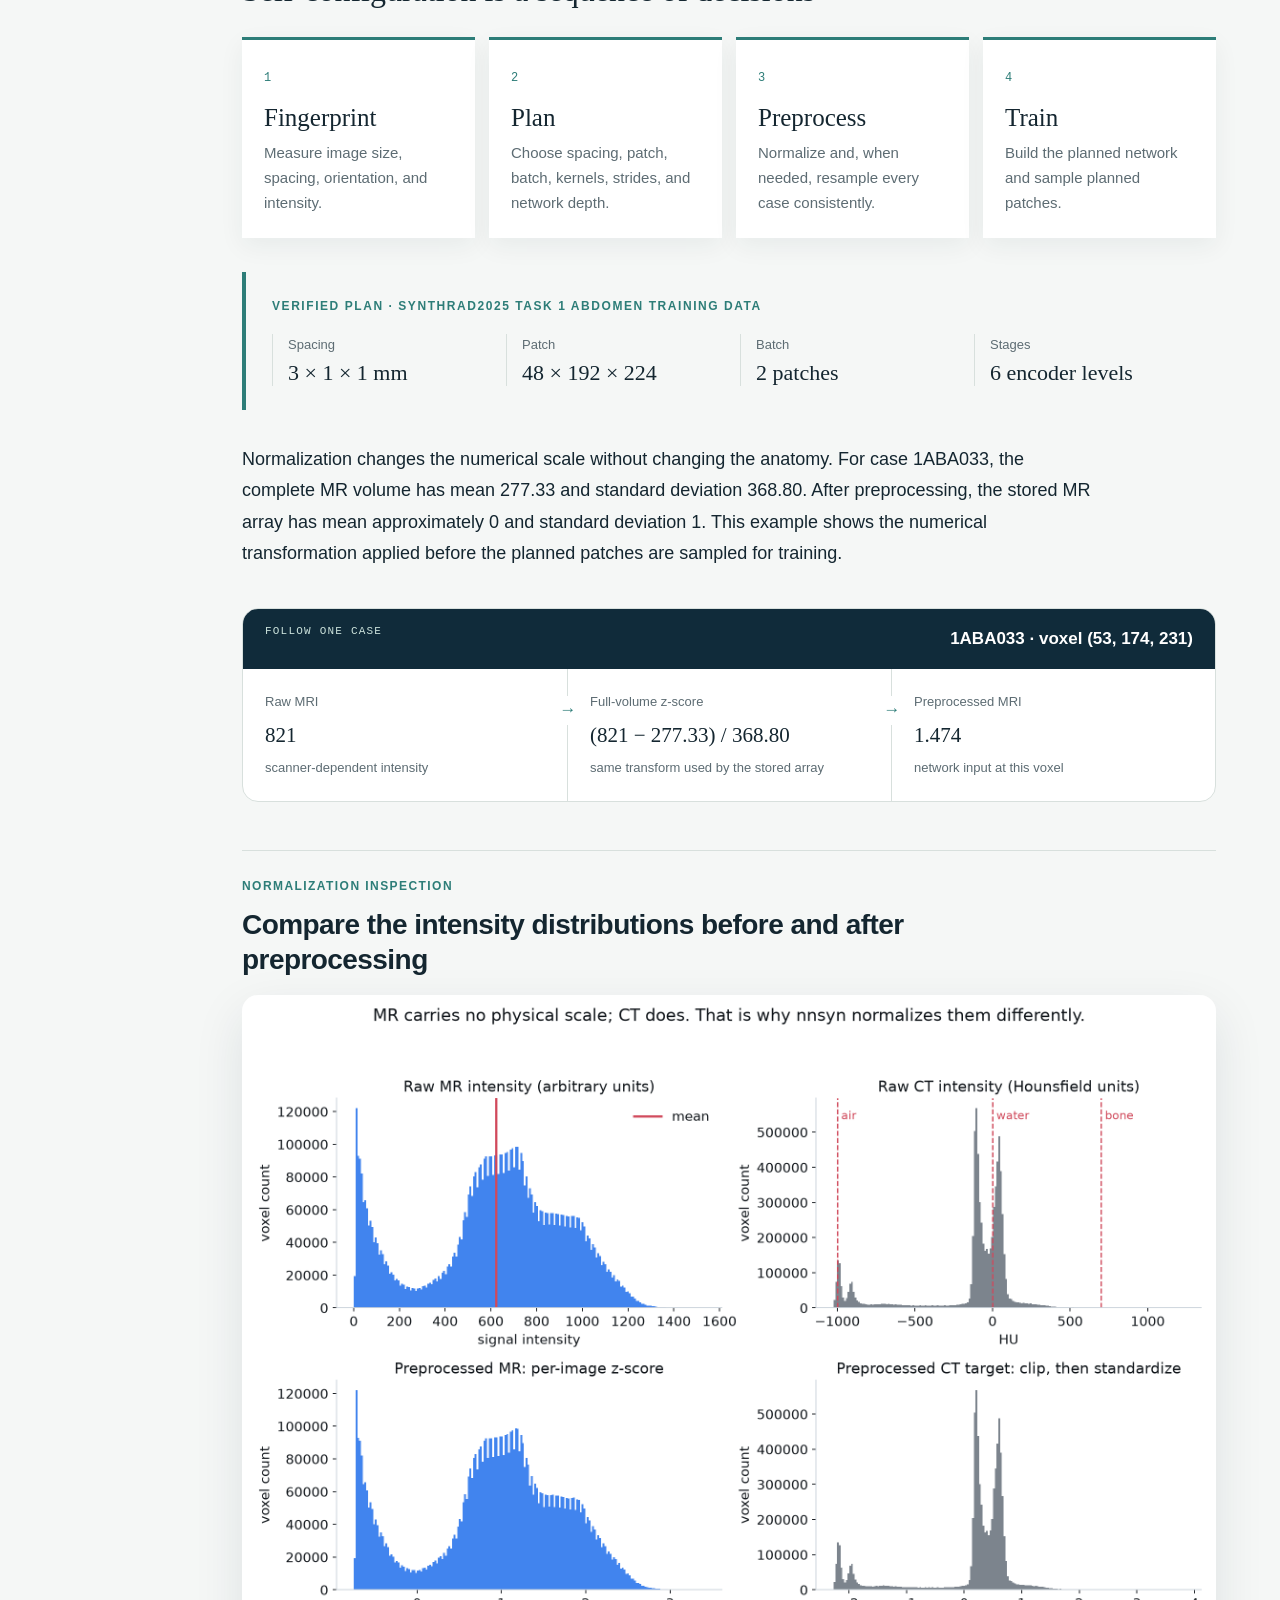
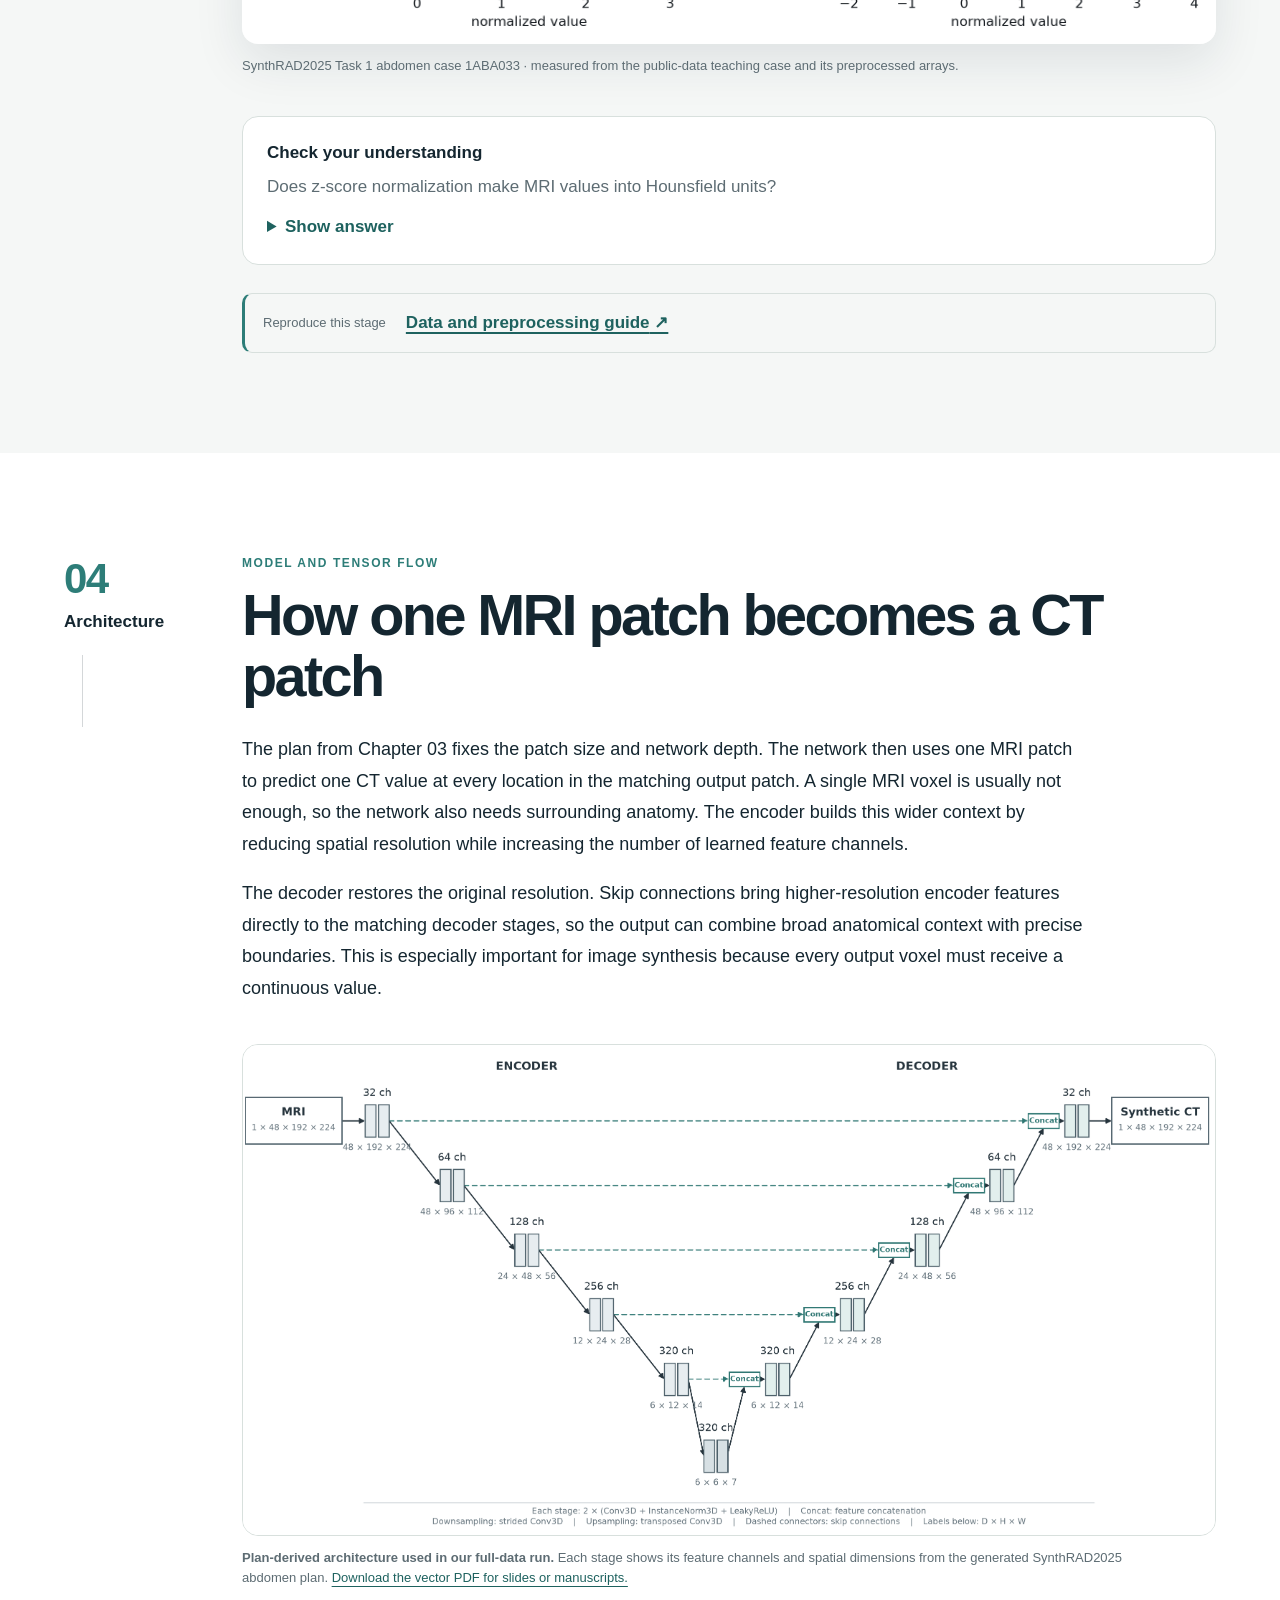
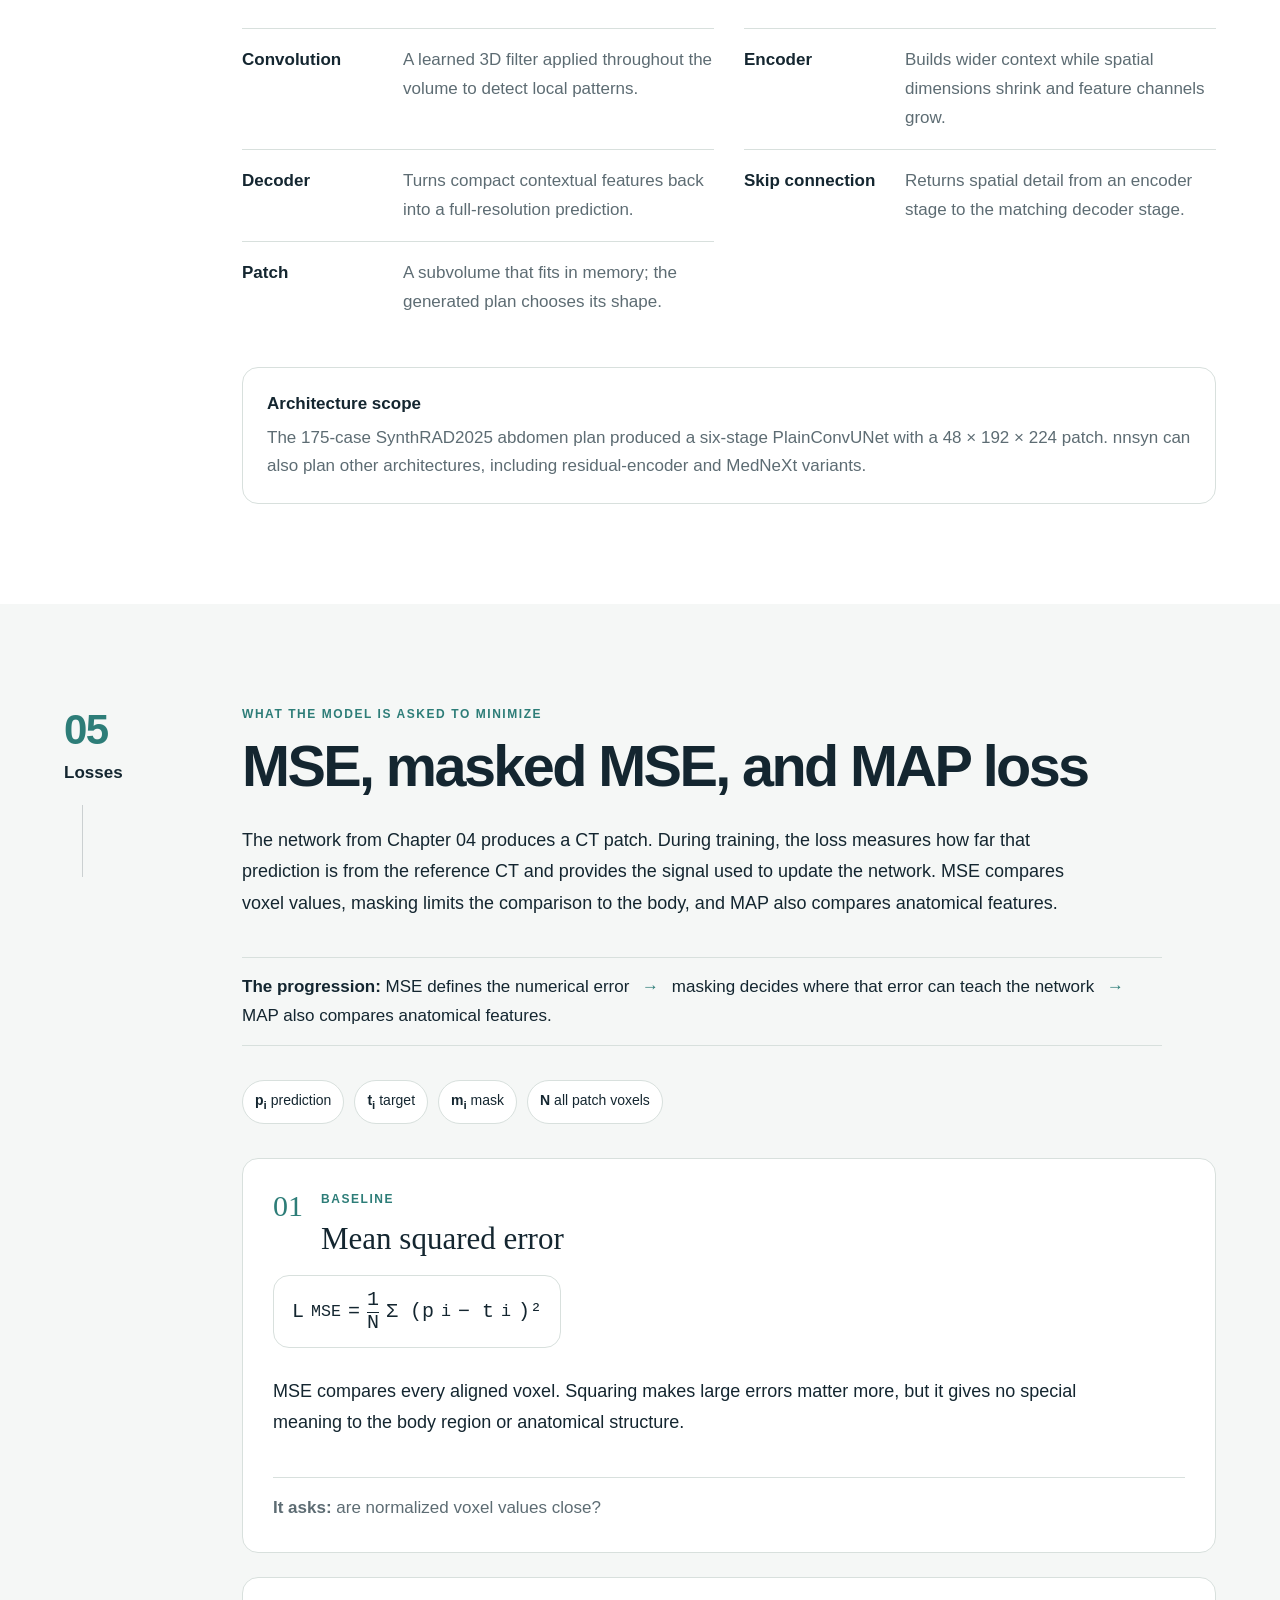
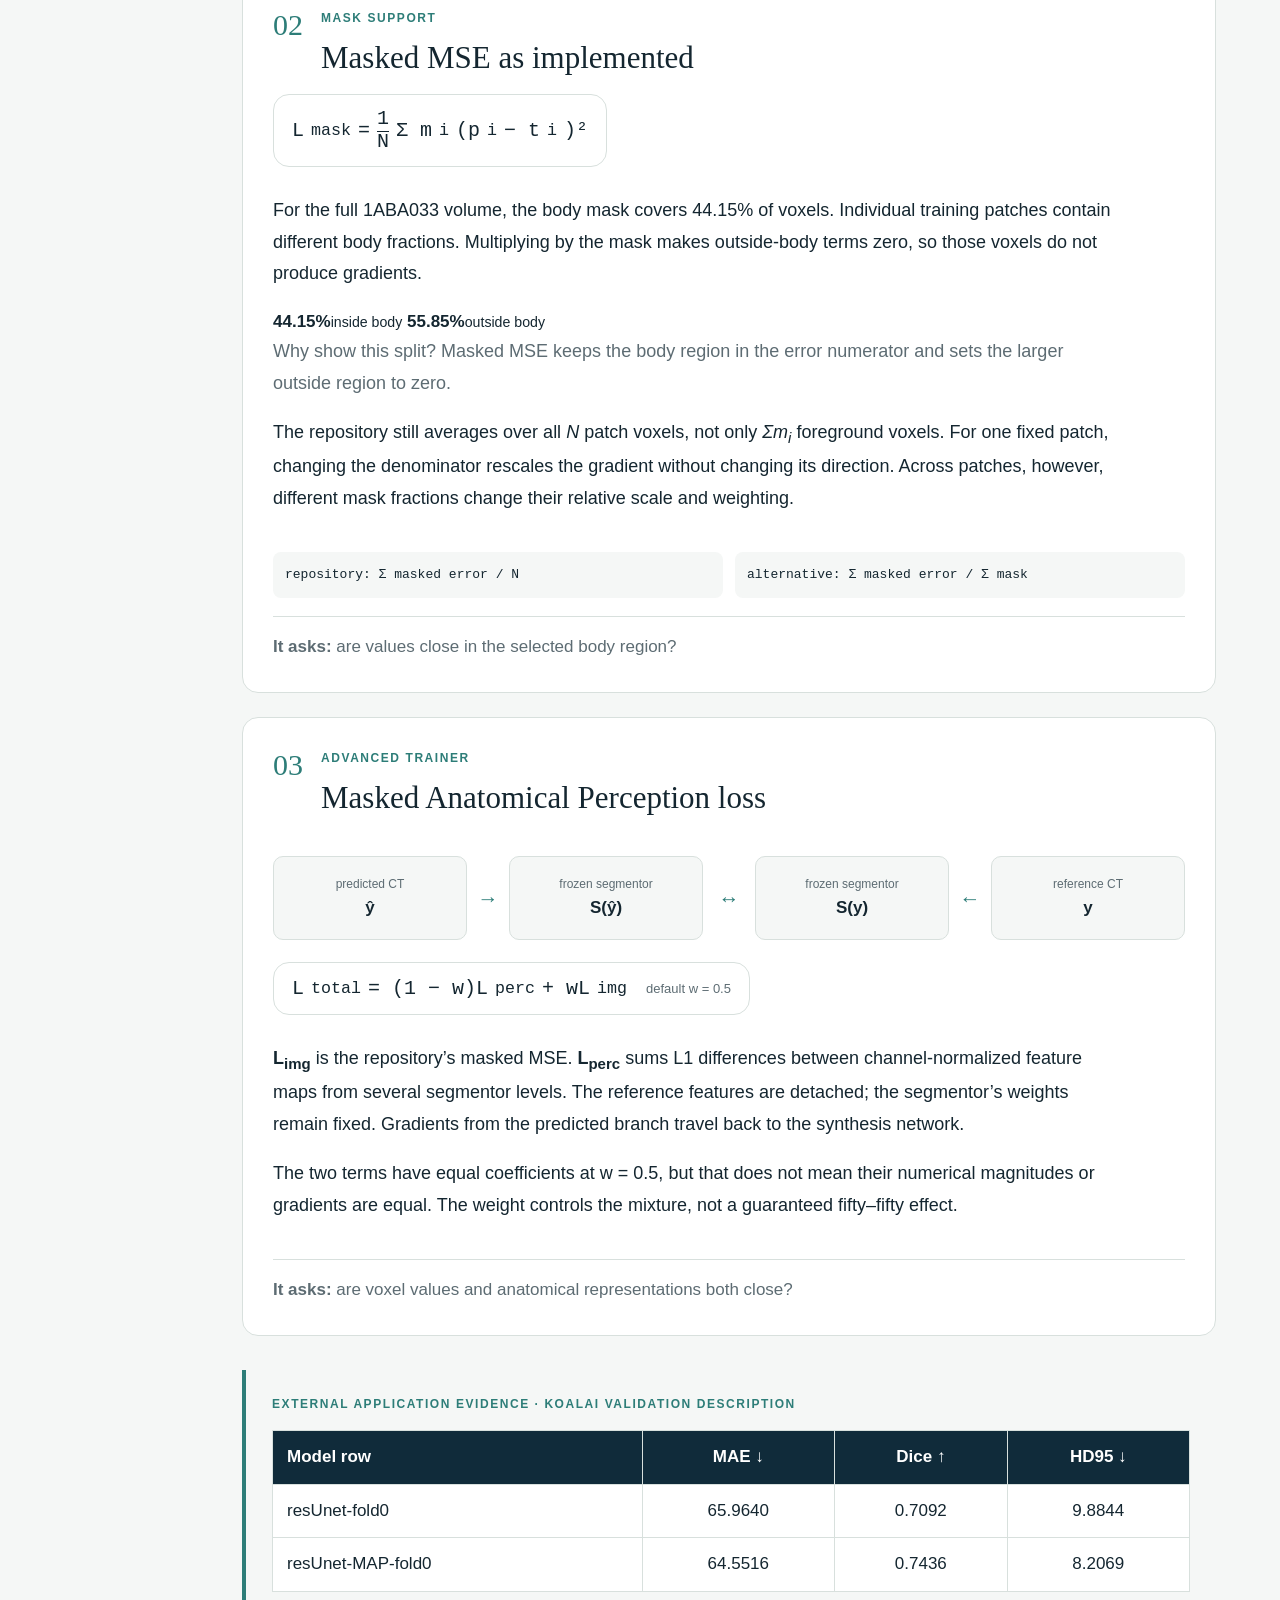
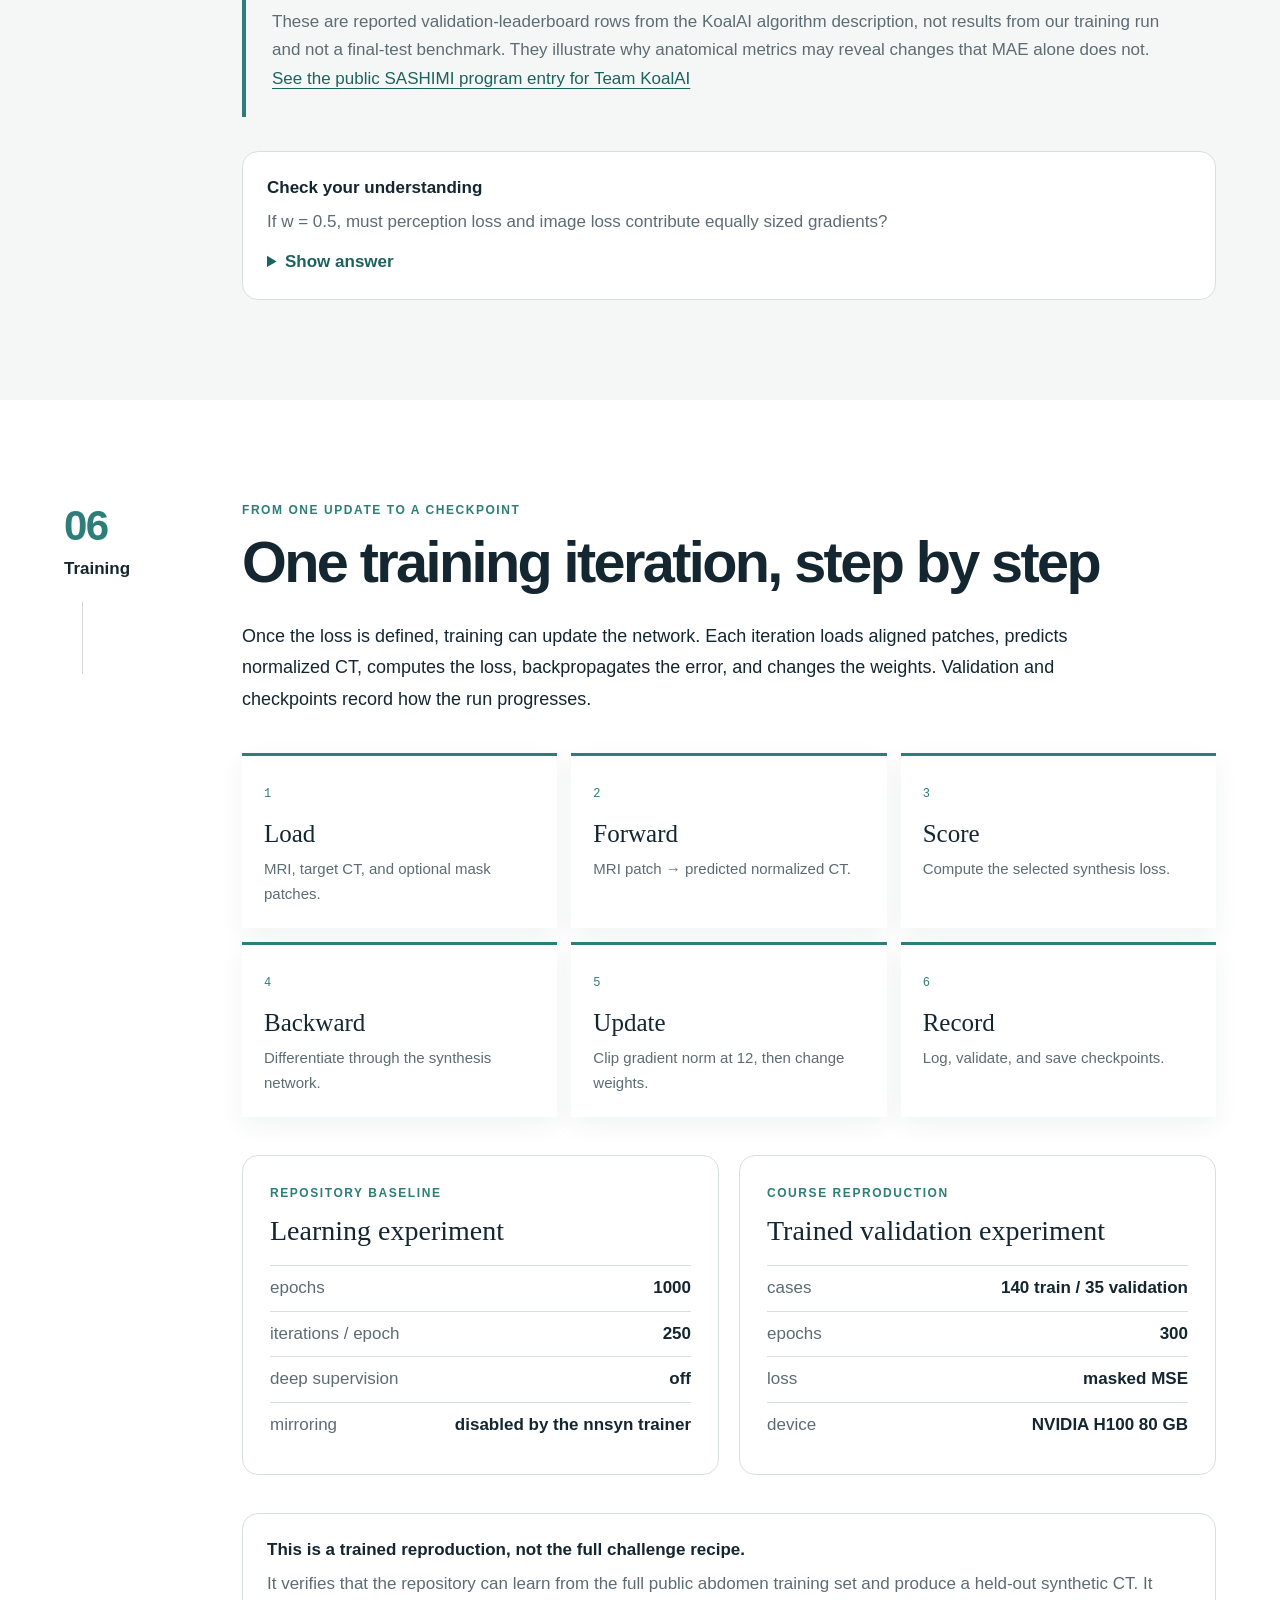
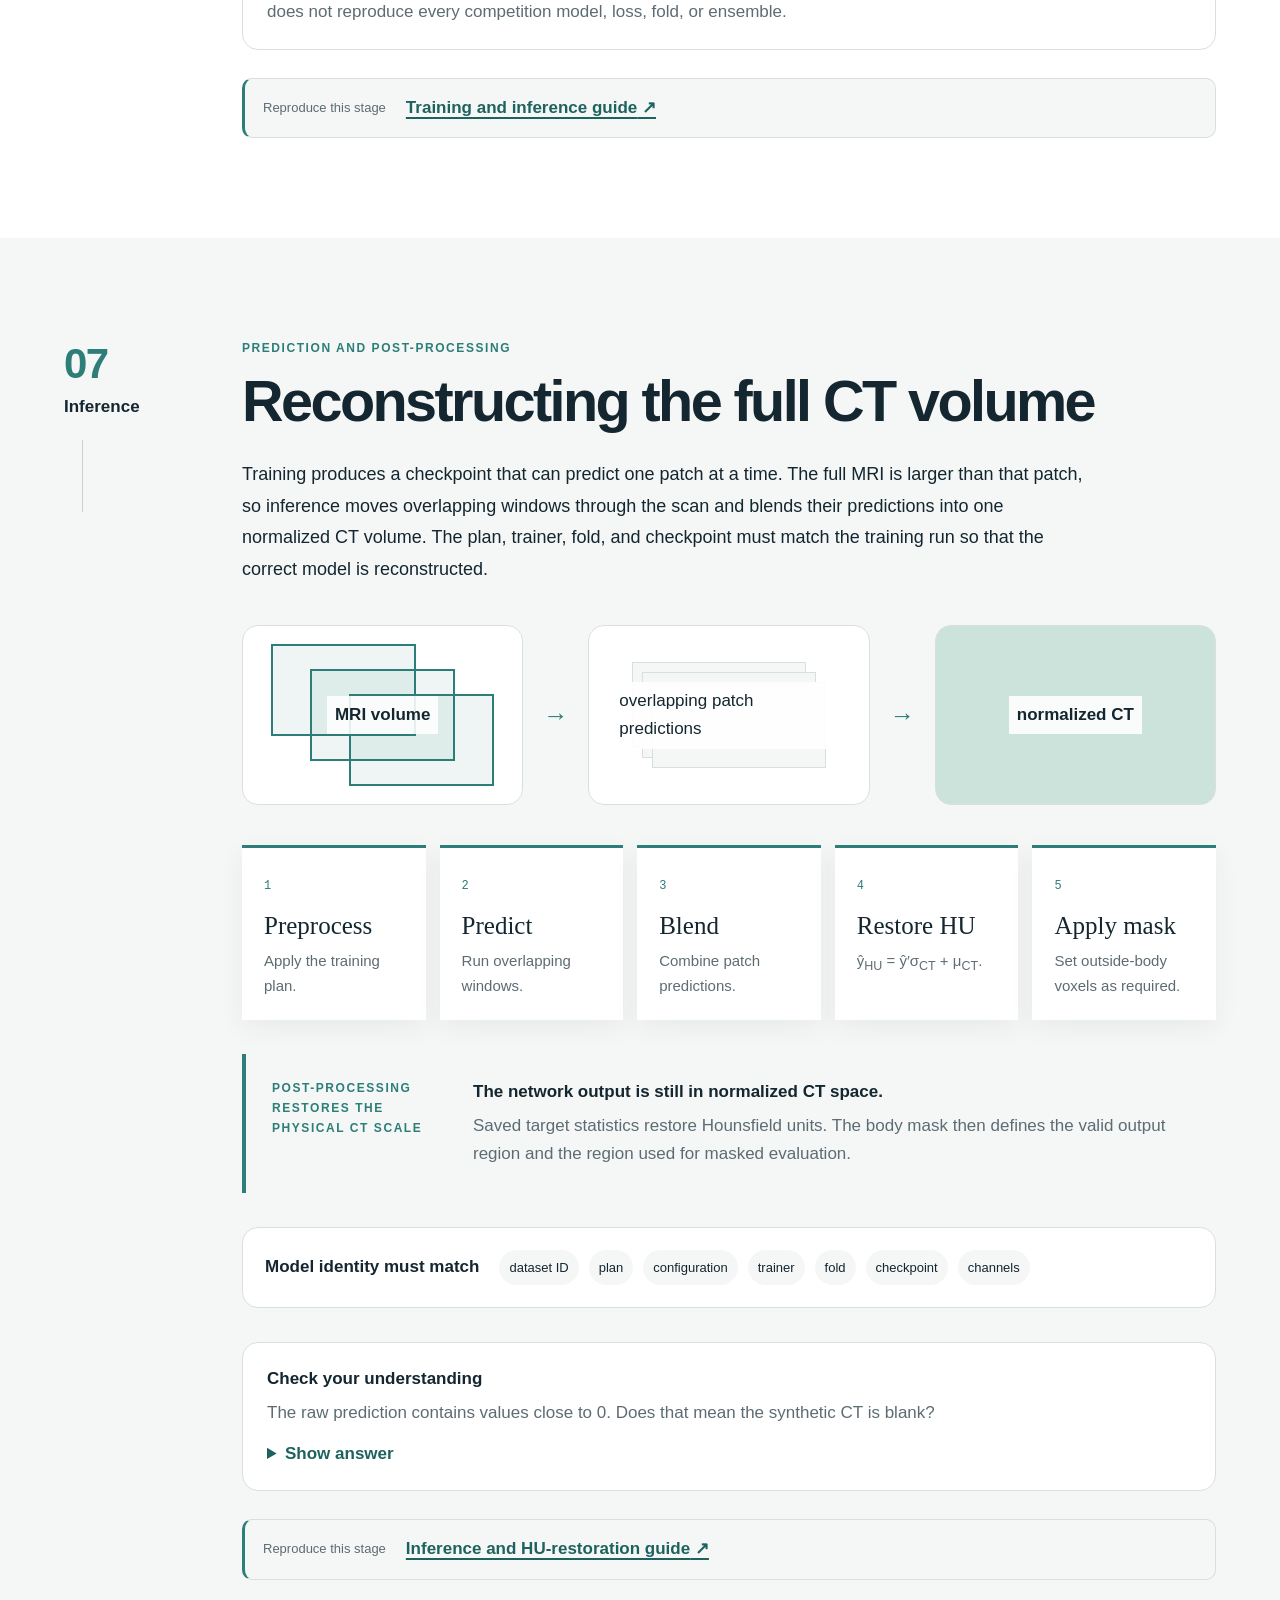
==== commit 659208f2: "Update architecture figure and responsive layout" ====
--- a/index.html
+++ b/index.html
@@ -340,7 +340,7 @@
         <figure class="teaching-figure architecture-figure">
           <img src="figures/fig07_architecture_plainconvunet.png"
                alt="Plan-derived six-stage 3D PlainConvUNet with encoder, decoder, bottleneck, and skip connections">
-          <figcaption><strong>Plan-derived architecture used in our full-data run.</strong> Feature channels are shown inside each stage; spatial sizes follow the generated SynthRAD2025 abdomen plan. <a href="figures/fig07_architecture_plainconvunet.pdf">Download the vector PDF for slides or manuscripts.</a></figcaption>
+          <figcaption><strong>Plan-derived architecture used in our full-data run.</strong> Each stage shows its feature channels and spatial dimensions from the generated SynthRAD2025 abdomen plan. <a href="figures/fig07_architecture_plainconvunet.pdf">Download the vector PDF for slides or manuscripts.</a></figcaption>
         </figure>
 
         <dl class="concept-list">
@@ -539,9 +539,9 @@
     <section class="chapter chapter-tint" id="hands-on" data-chapter="09">
       <div class="chapter-side"><span class="chapter-no">09</span><p>Hands-on</p></div>
       <div class="chapter-body">
-        <p class="section-kicker">A trained baseline on held-out data</p>
+        <p class="section-kicker">Our baseline reproduction</p>
         <h2>Training nnsyn on SynthRAD2025 abdomen data</h2>
-        <div class="prose"><p>We trained the planned 3D PlainConvUNet for 300 epochs on 175 public SynthRAD2025 abdomen cases. Fold 0 used 140 cases for training and 35 for validation. Earlier chapters follow case 1ABA033; the result below uses 1ABA101 because its error is closest to the validation median.</p></div>
+        <div class="prose"><p><strong>This is our 300-epoch masked-MSE baseline, not a challenge-winning result.</strong> We trained the planned 3D PlainConvUNet on 175 public SynthRAD2025 abdomen cases. Fold 0 used 140 cases for training and 35 for validation. The result below uses 1ABA101 because its error is closest to the validation median.</p></div>
 
         <div class="run-passport">
           <div><p class="label">Dataset</p><strong>175 paired cases</strong><span>SynthRAD2025 Task 1 abdomen</span></div>
@@ -553,7 +553,7 @@
           <a href="figures/fig06_trained_synthetic_ct.png" aria-label="Open the full-size validation result figure">
             <img src="figures/fig06_trained_synthetic_ct.png" alt="MRI input, predicted synthetic CT, reference CT, and absolute HU error for representative held-out validation case 1ABA101">
           </a>
-          <figcaption><strong>Representative validation case 1ABA101.</strong> Its masked MAE is 102.0 HU, close to the 35-case median. Error is calculated inside the body mask.</figcaption>
+          <figcaption><strong>Representative result from our baseline reproduction.</strong> Case 1ABA101 has a masked MAE of 102.0 HU, close to the 35-case median.</figcaption>
         </figure>
         <h3 class="plain-subhead">How to read this result</h3>
         <div class="prose"><p>The model recovers the overall body shape and much of the soft-tissue intensity pattern, but its synthetic CT is visibly smoother than the reference. Bone edges and fine local details remain inaccurate. Bright regions in the error map show where the HU differences are largest.</p></div>
--- a/styles.css
+++ b/styles.css
@@ -237,6 +237,7 @@
   .modality-grid{grid-template-columns:1fr}.modality-arrow{display:flex;justify-content:center;gap:10px}.modality-arrow b{transform:rotate(90deg)}
   .clinical-flow{grid-template-columns:1fr}.clinical-network{grid-template-columns:1fr;justify-items:center;padding:4px 0}.clinical-network .flow-arrow{transform:rotate(90deg)}.clinical-modality figcaption{grid-template-columns:1fr;gap:2px}
   .evidence{grid-template-columns:1fr;gap:5px}.formula-intro dl{grid-template-columns:1fr}
+  .evidence-table table{table-layout:fixed;width:100%}.evidence-table th,.evidence-table td{padding:10px 8px;overflow-wrap:anywhere}
   .folder-flow{display:flex;flex-direction:column}.folder-flow>b{transform:rotate(90deg)}
   .process-grid,.process-six,.process-five{grid-template-columns:1fr 1fr}
   .case-thread ol{grid-template-columns:1fr}.case-thread li+li{border-left:0;border-top:1px solid var(--line)}.case-thread li+li:before{left:24px;top:-11px;transform:rotate(90deg)}
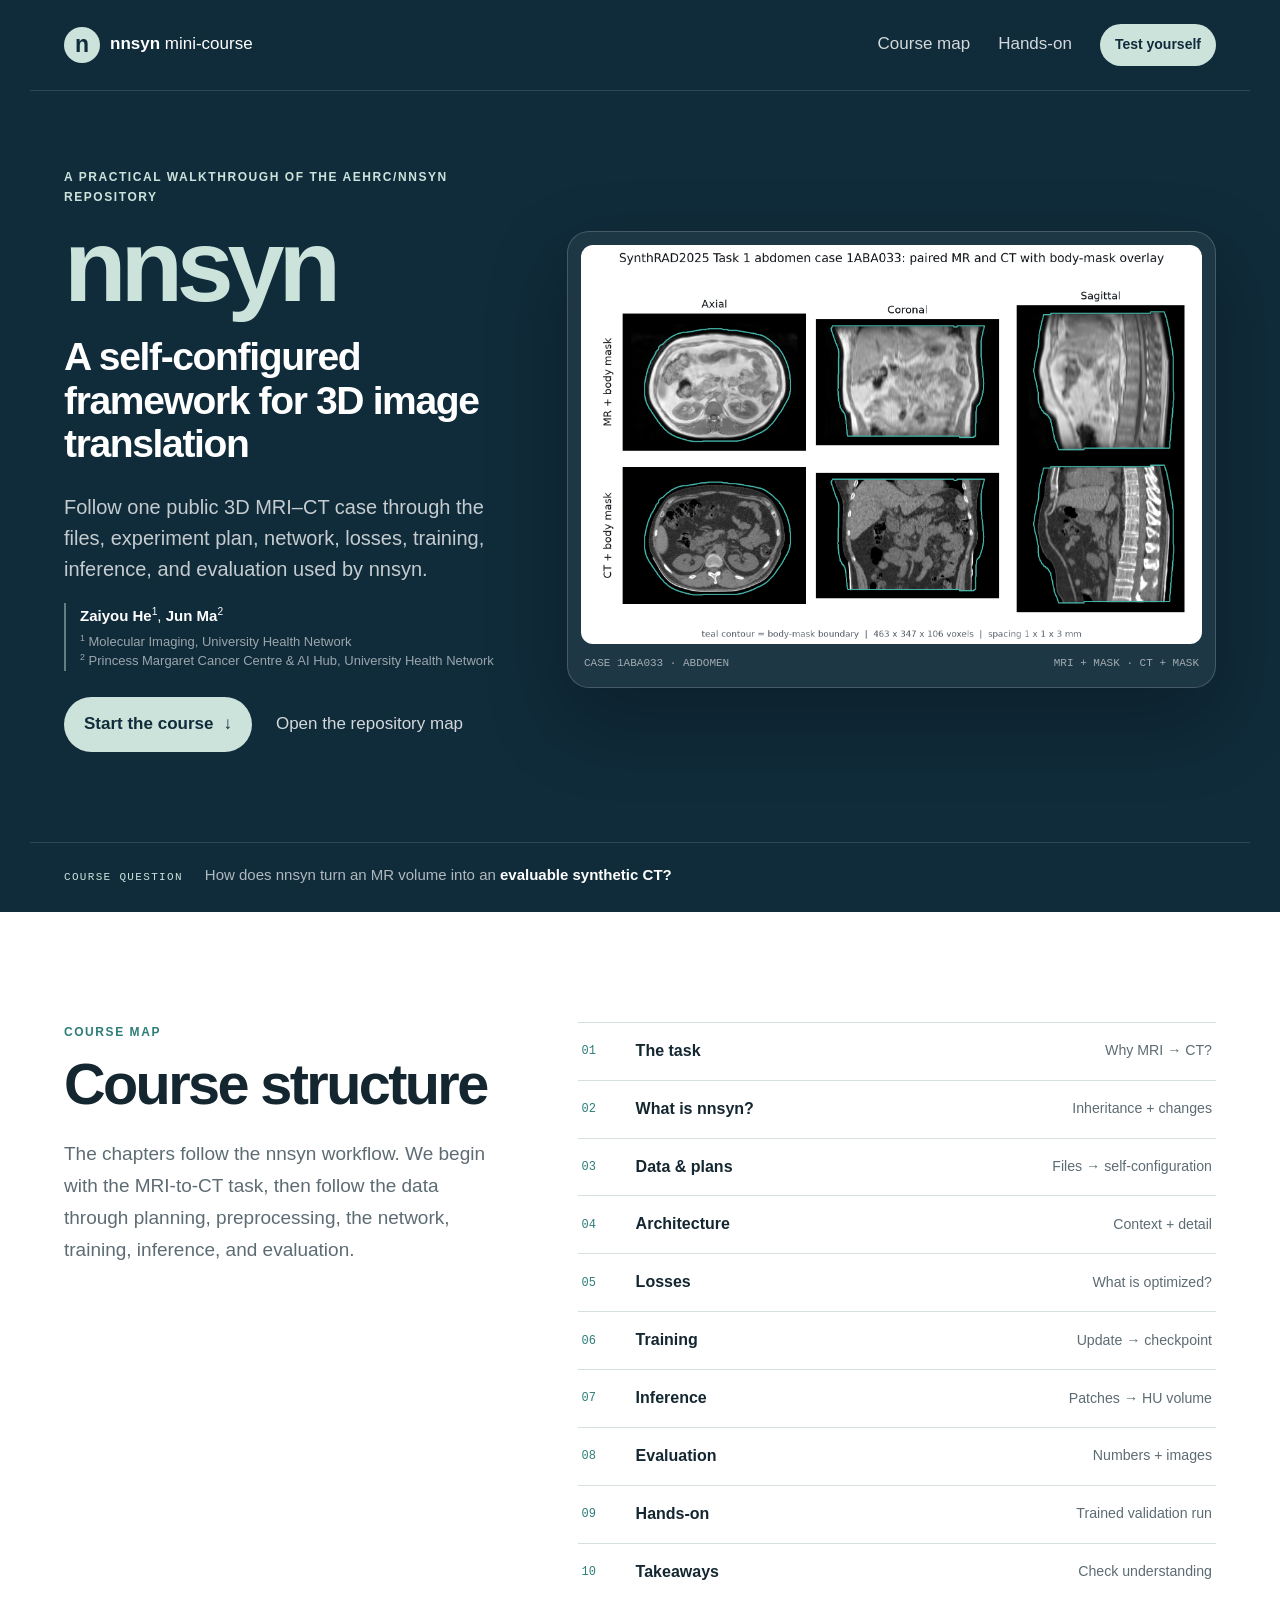
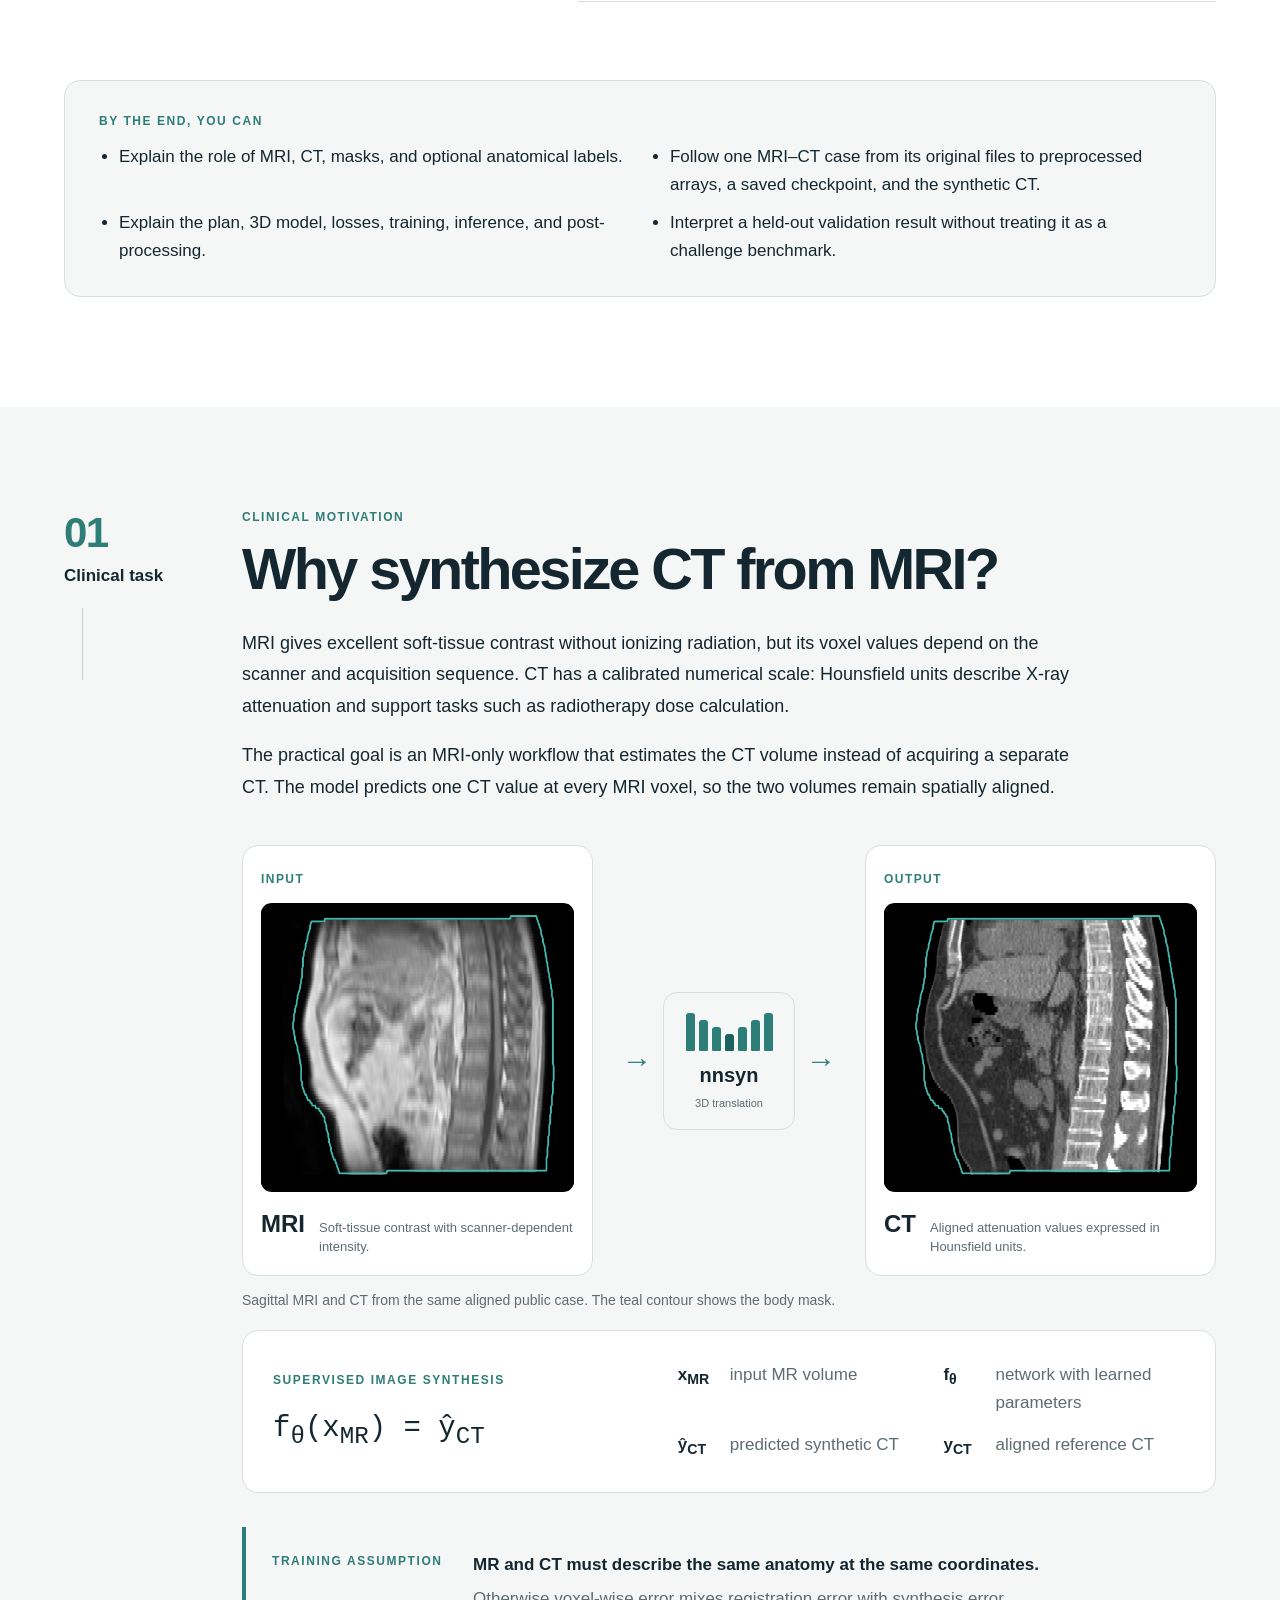
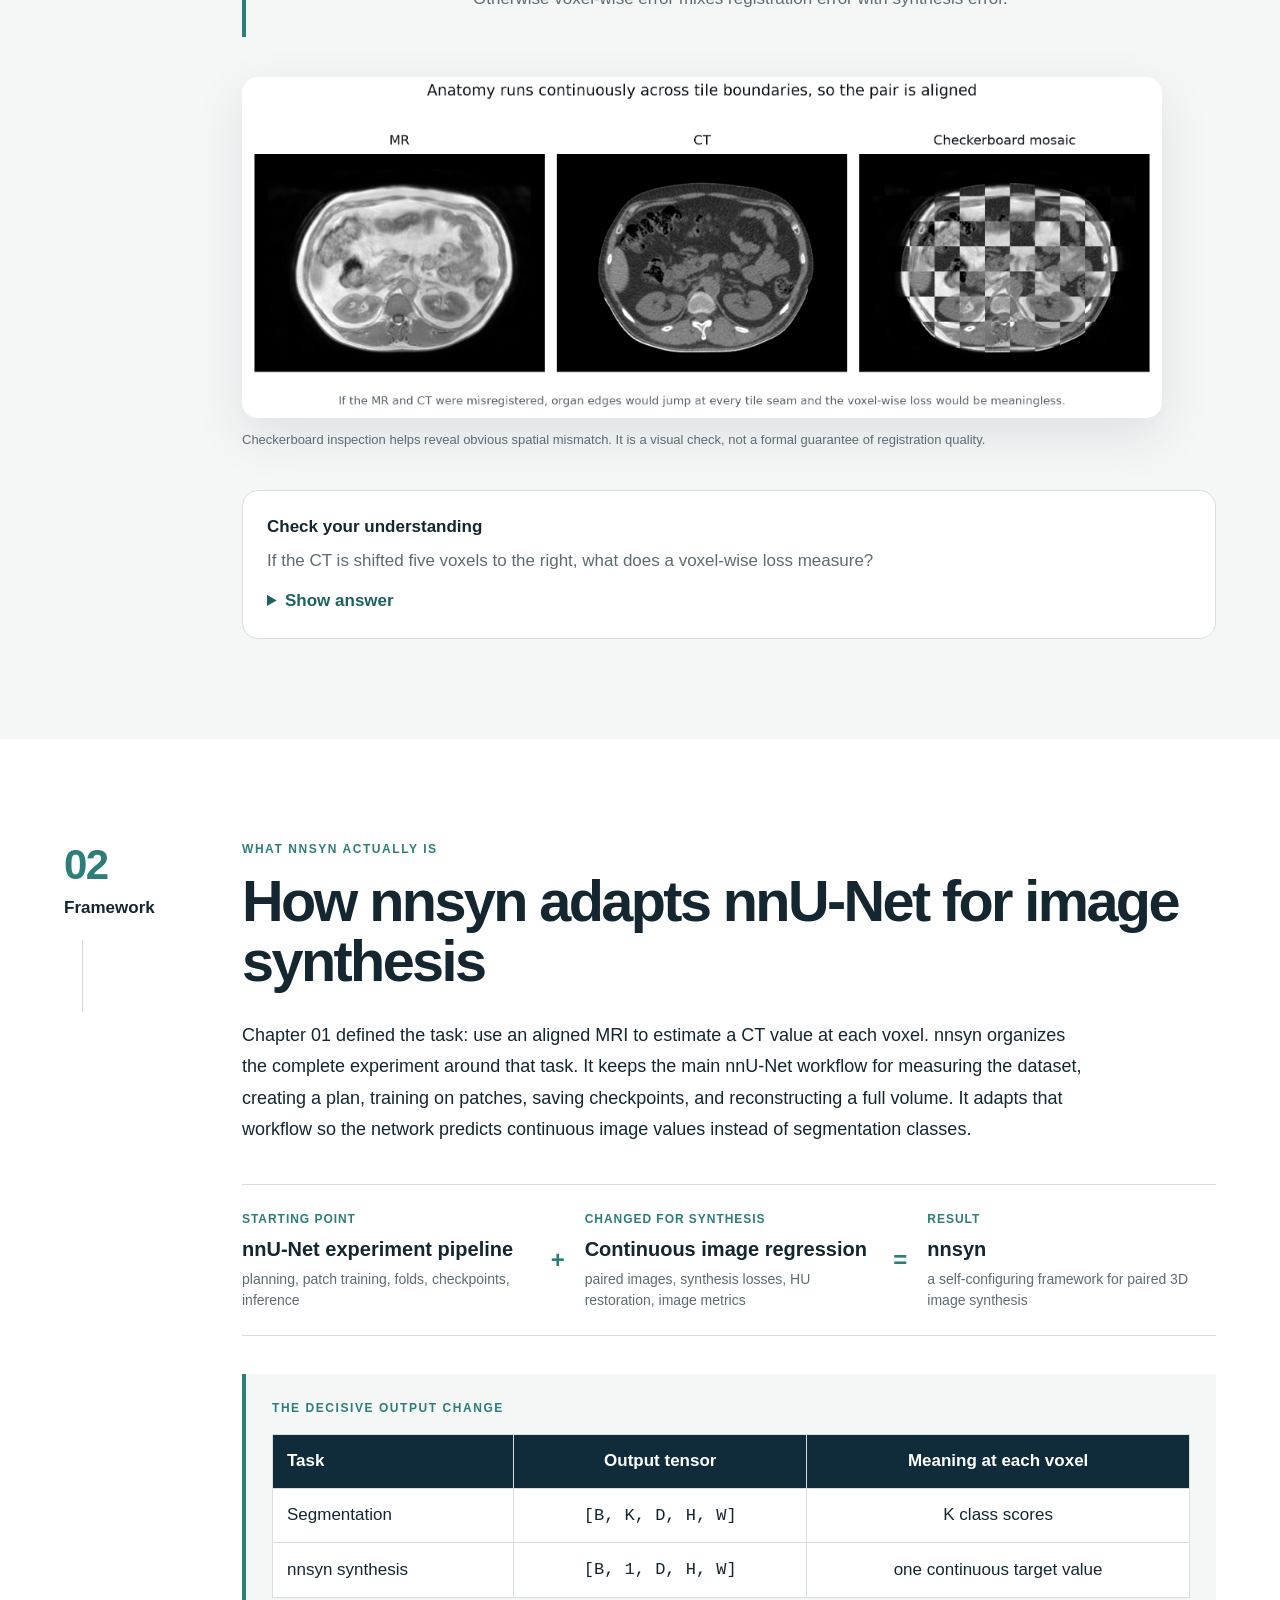
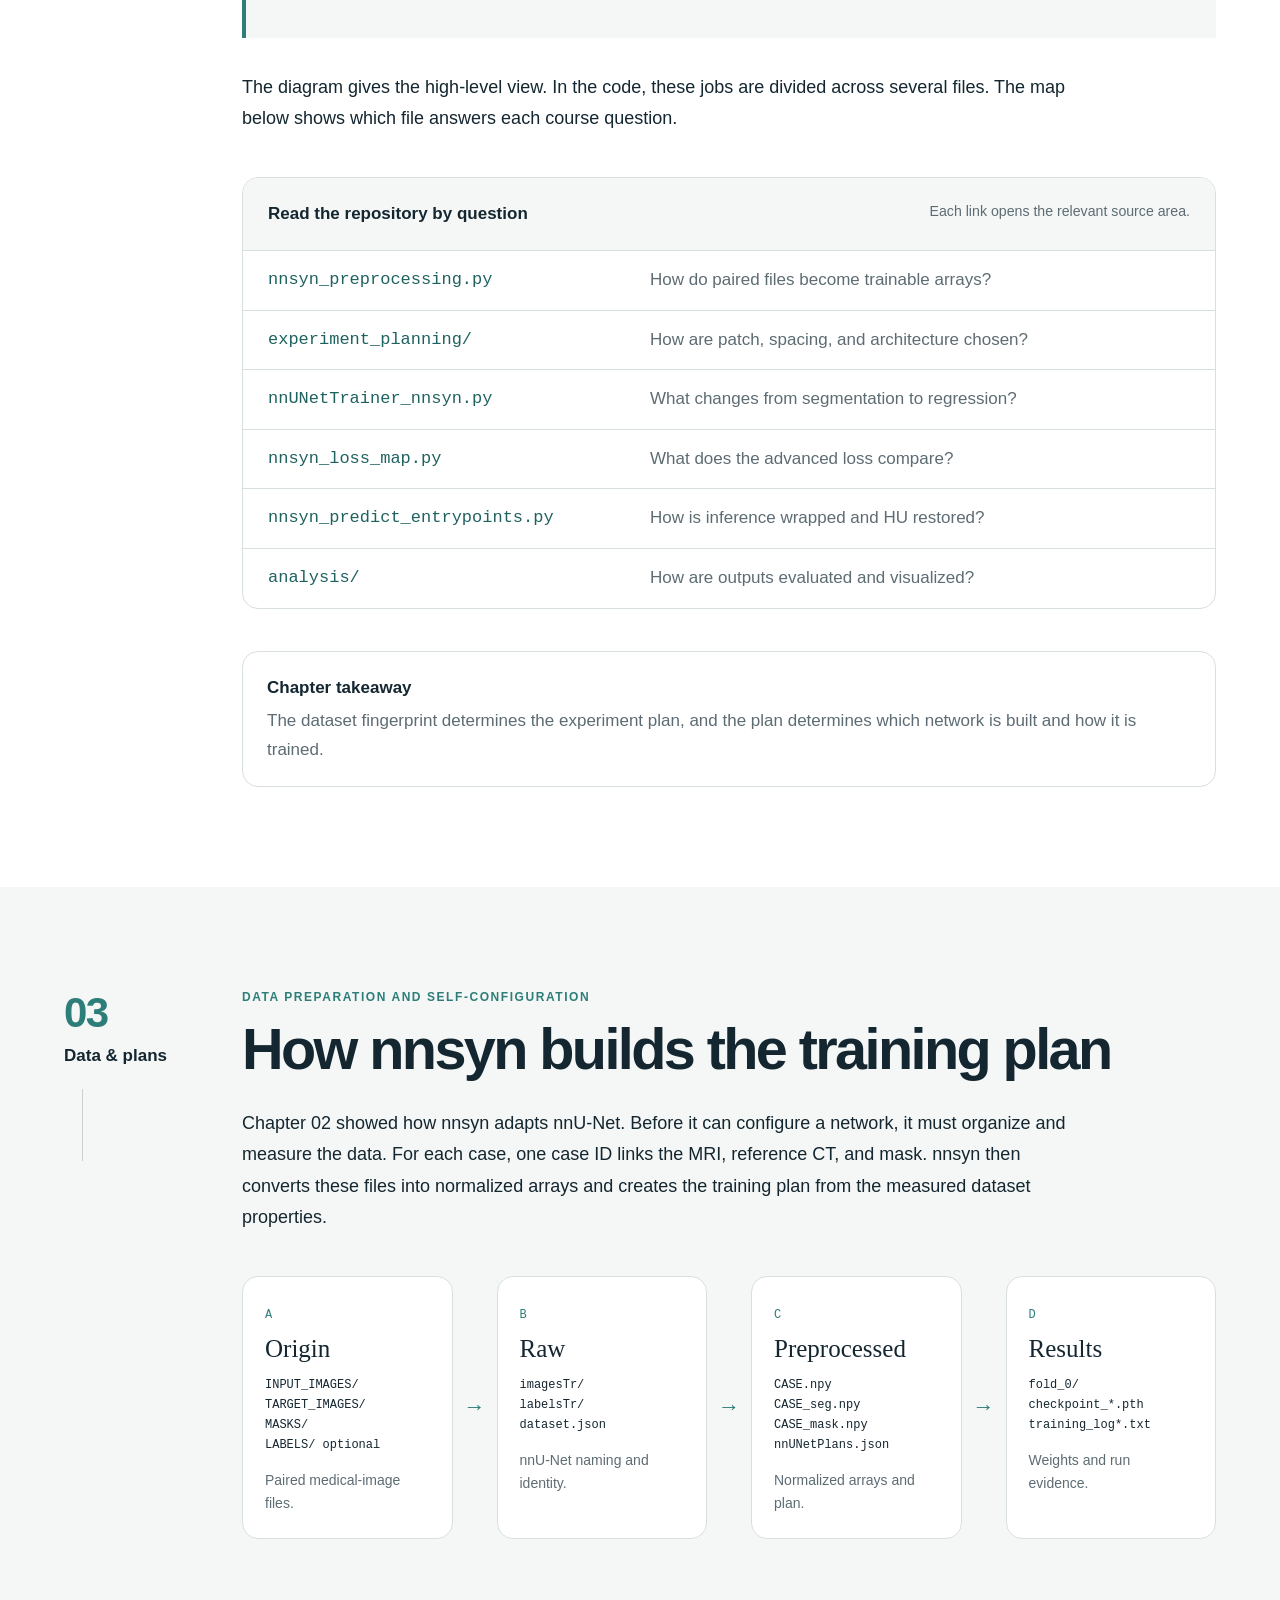
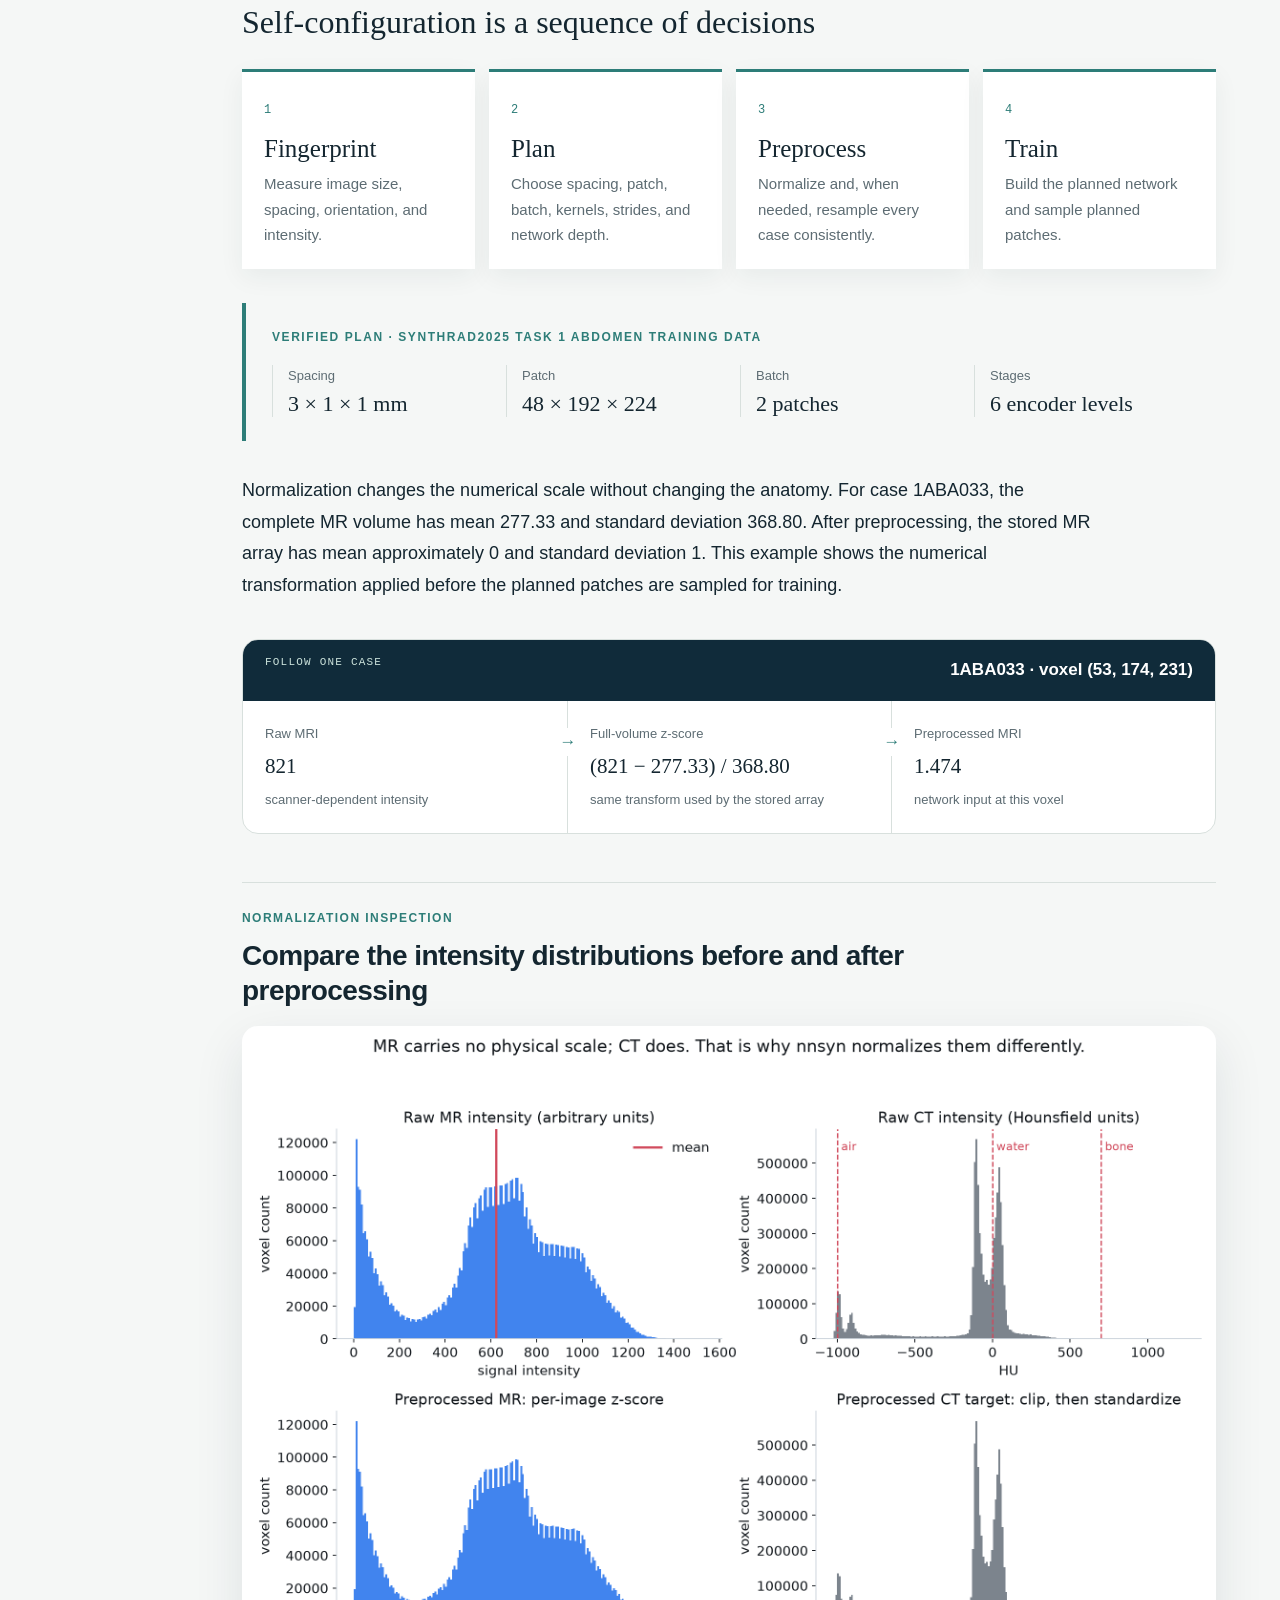
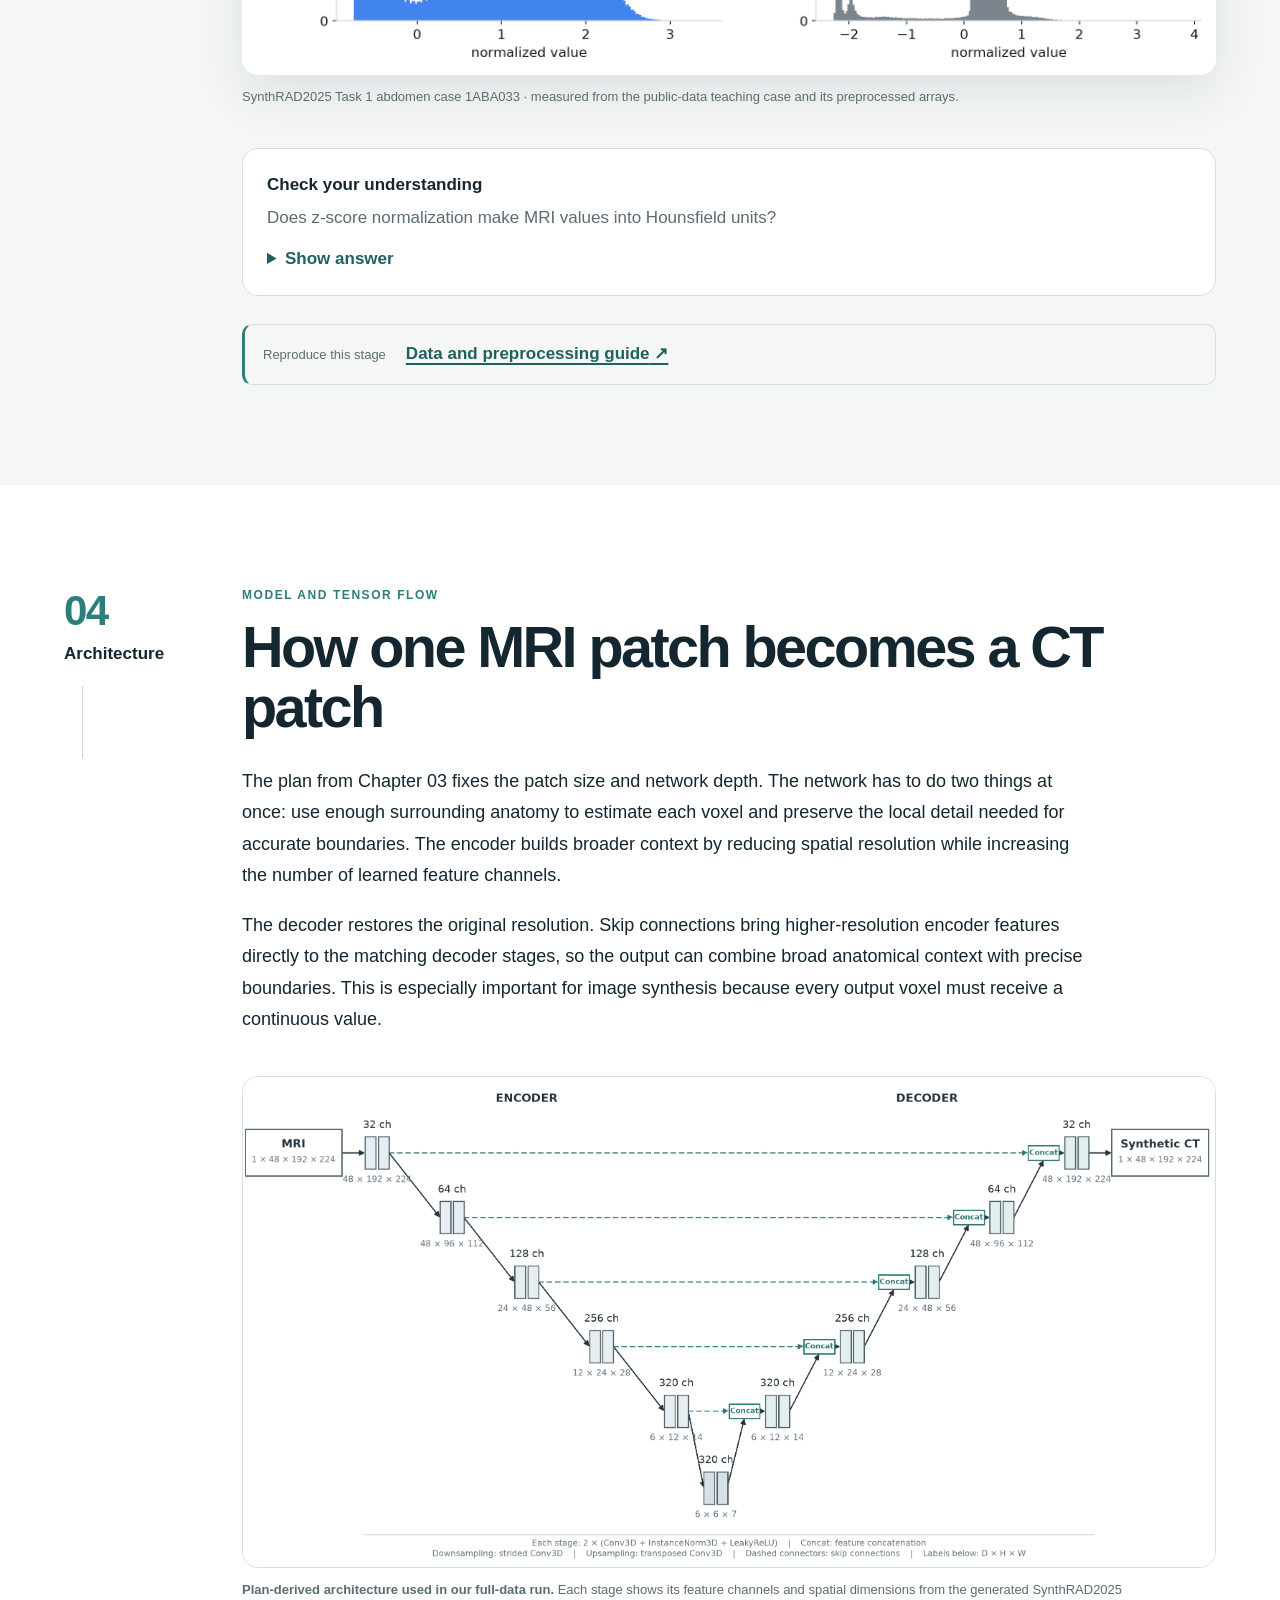
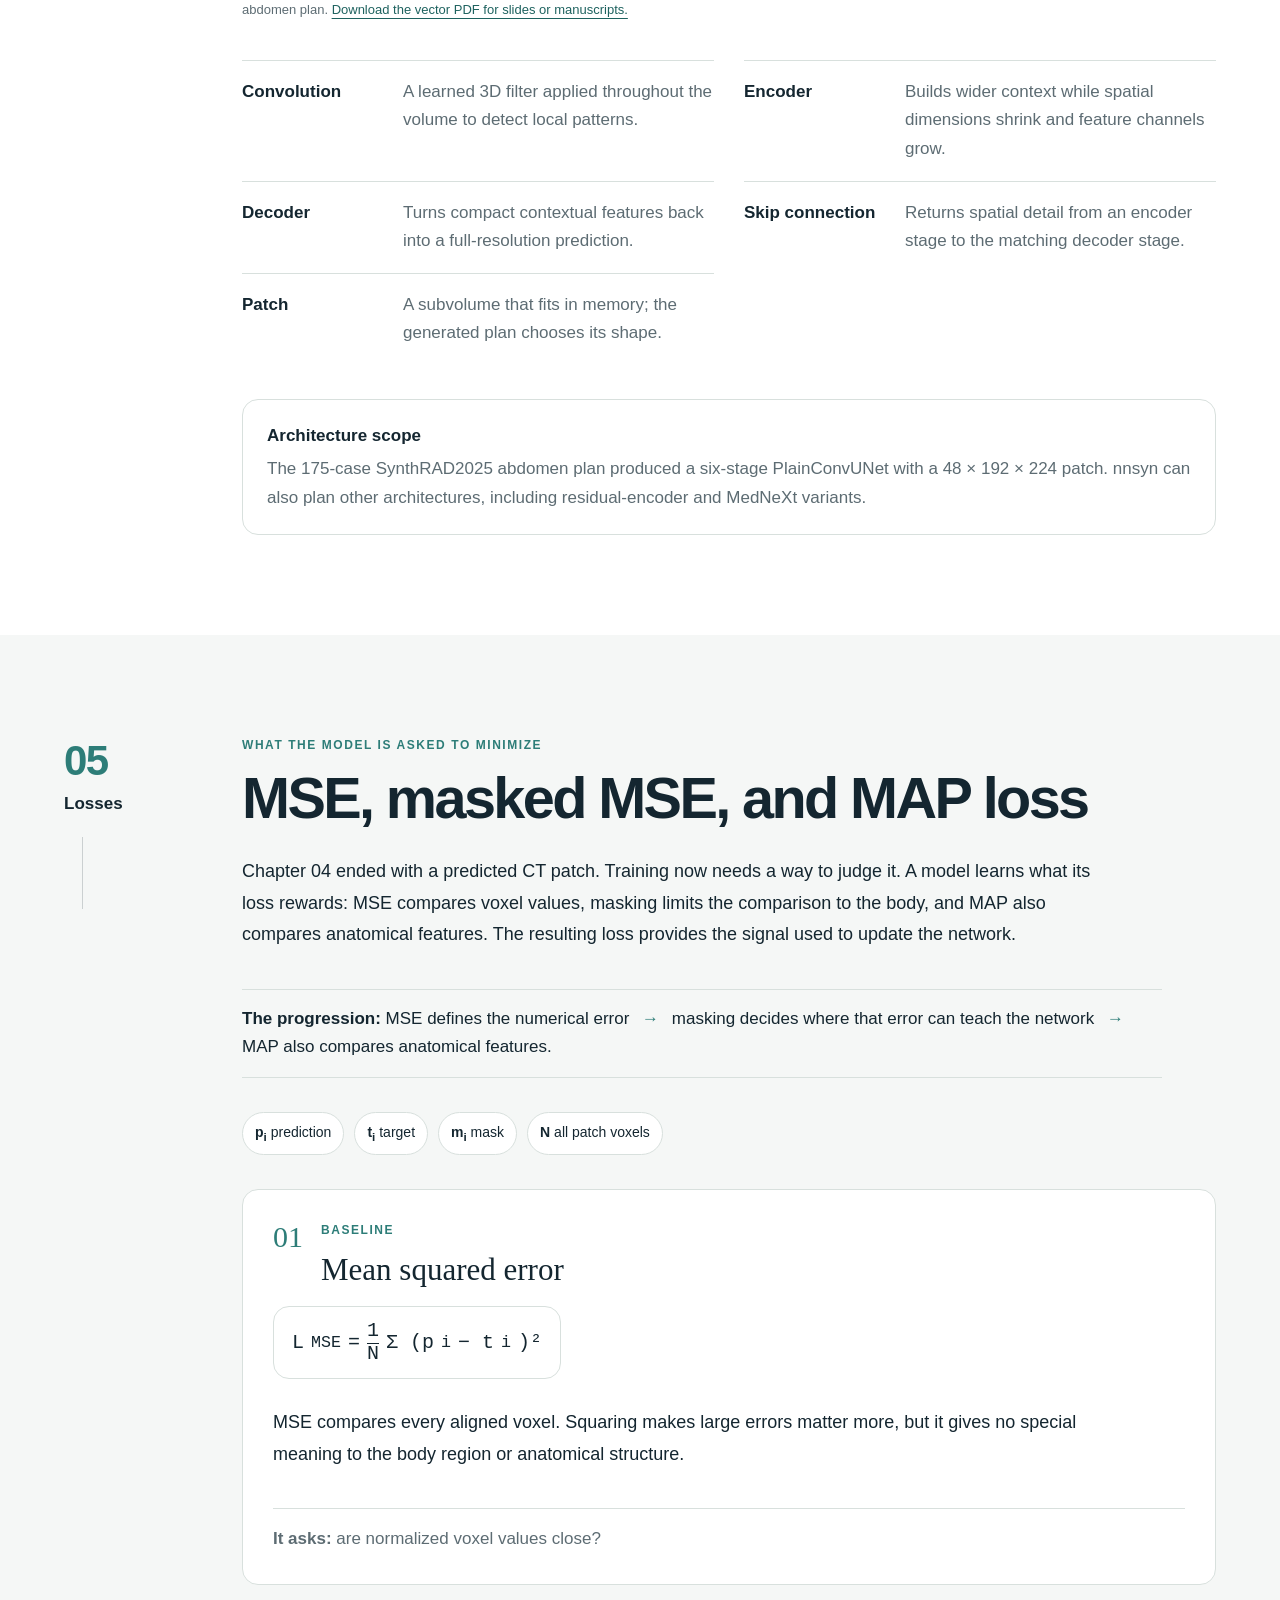
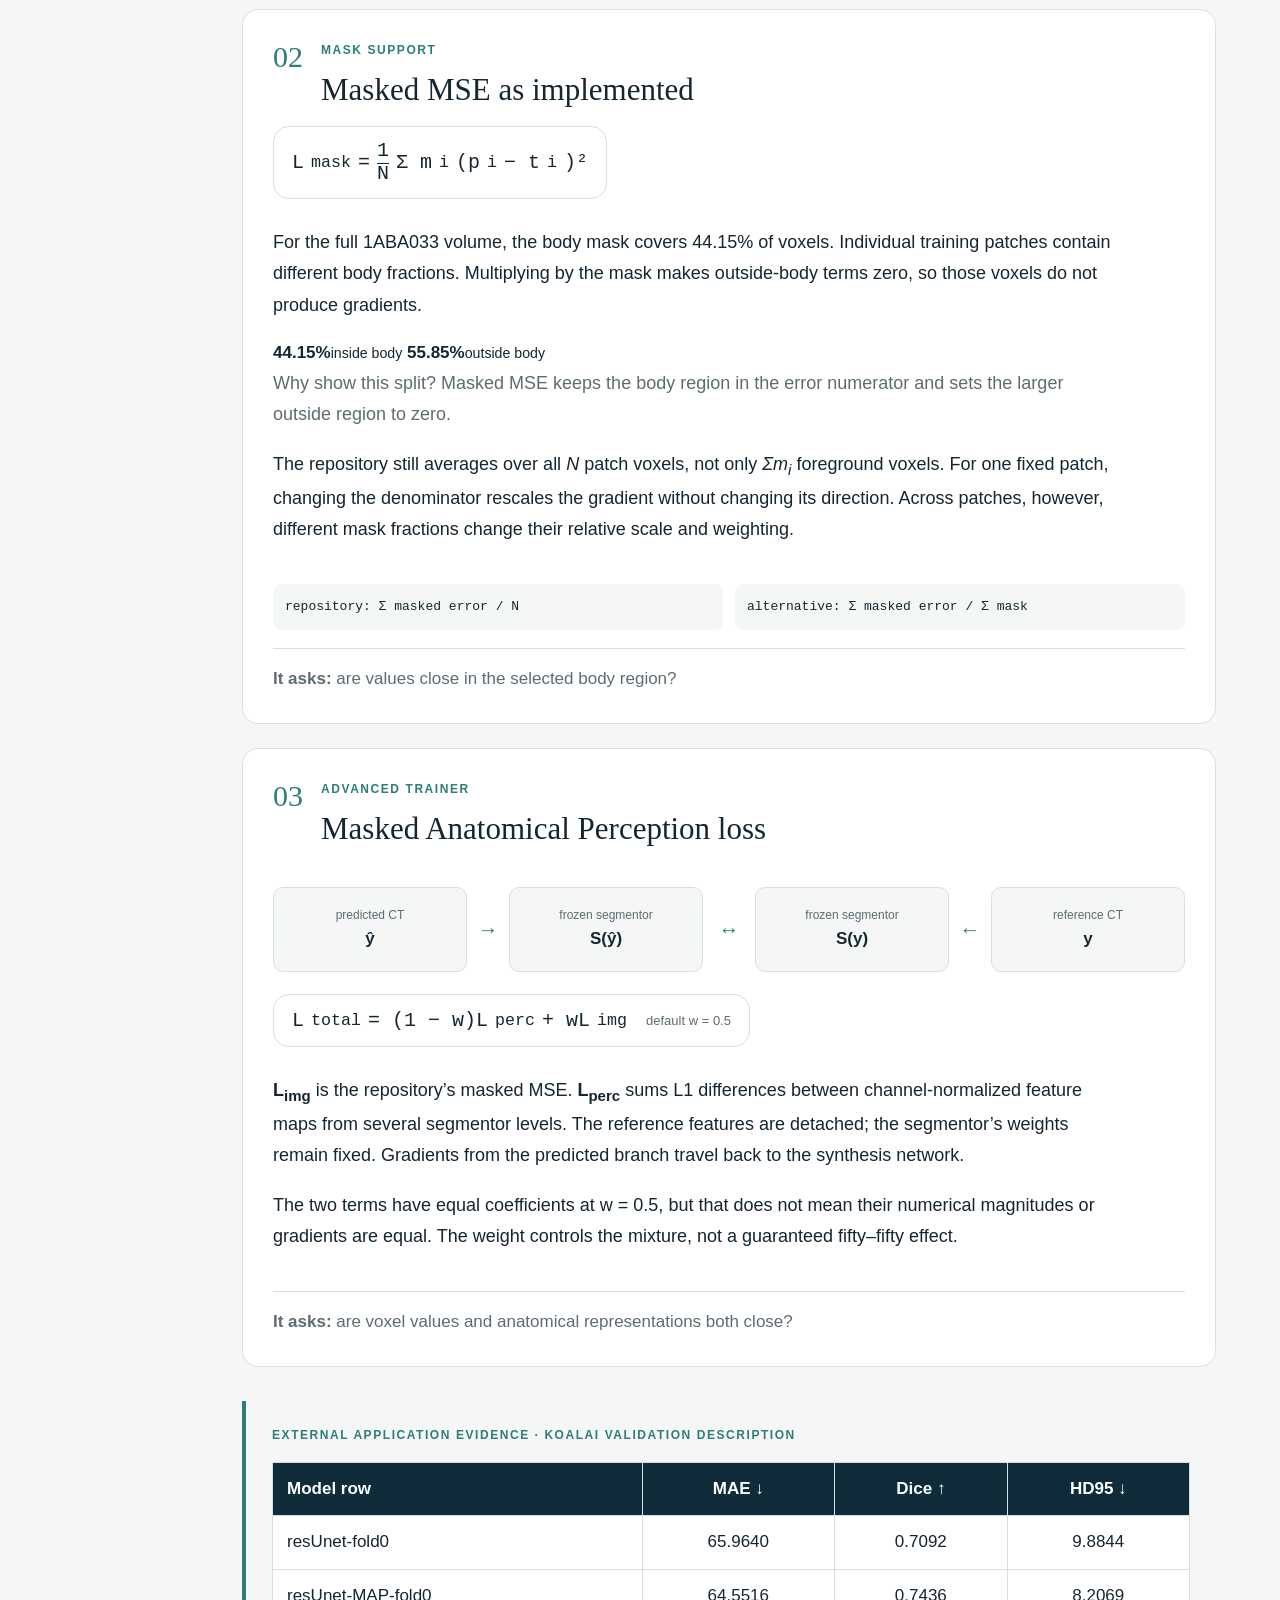
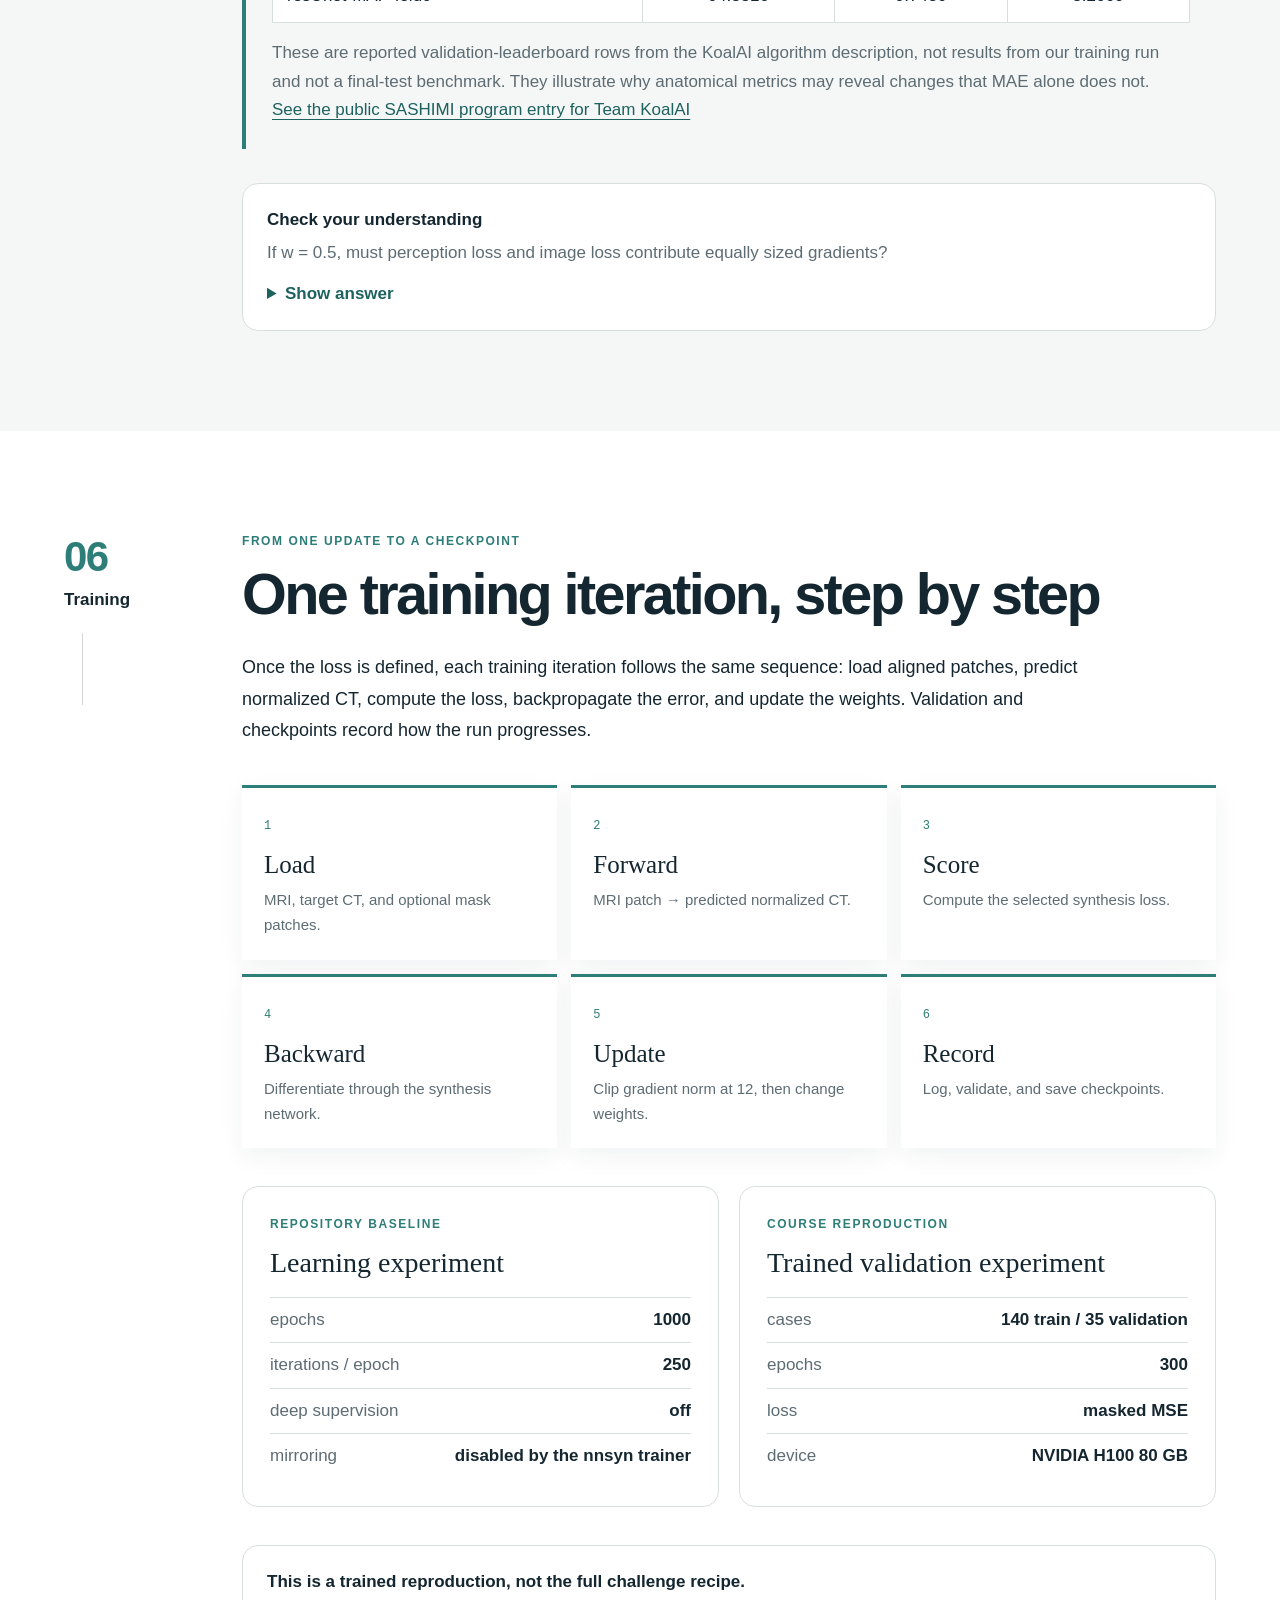
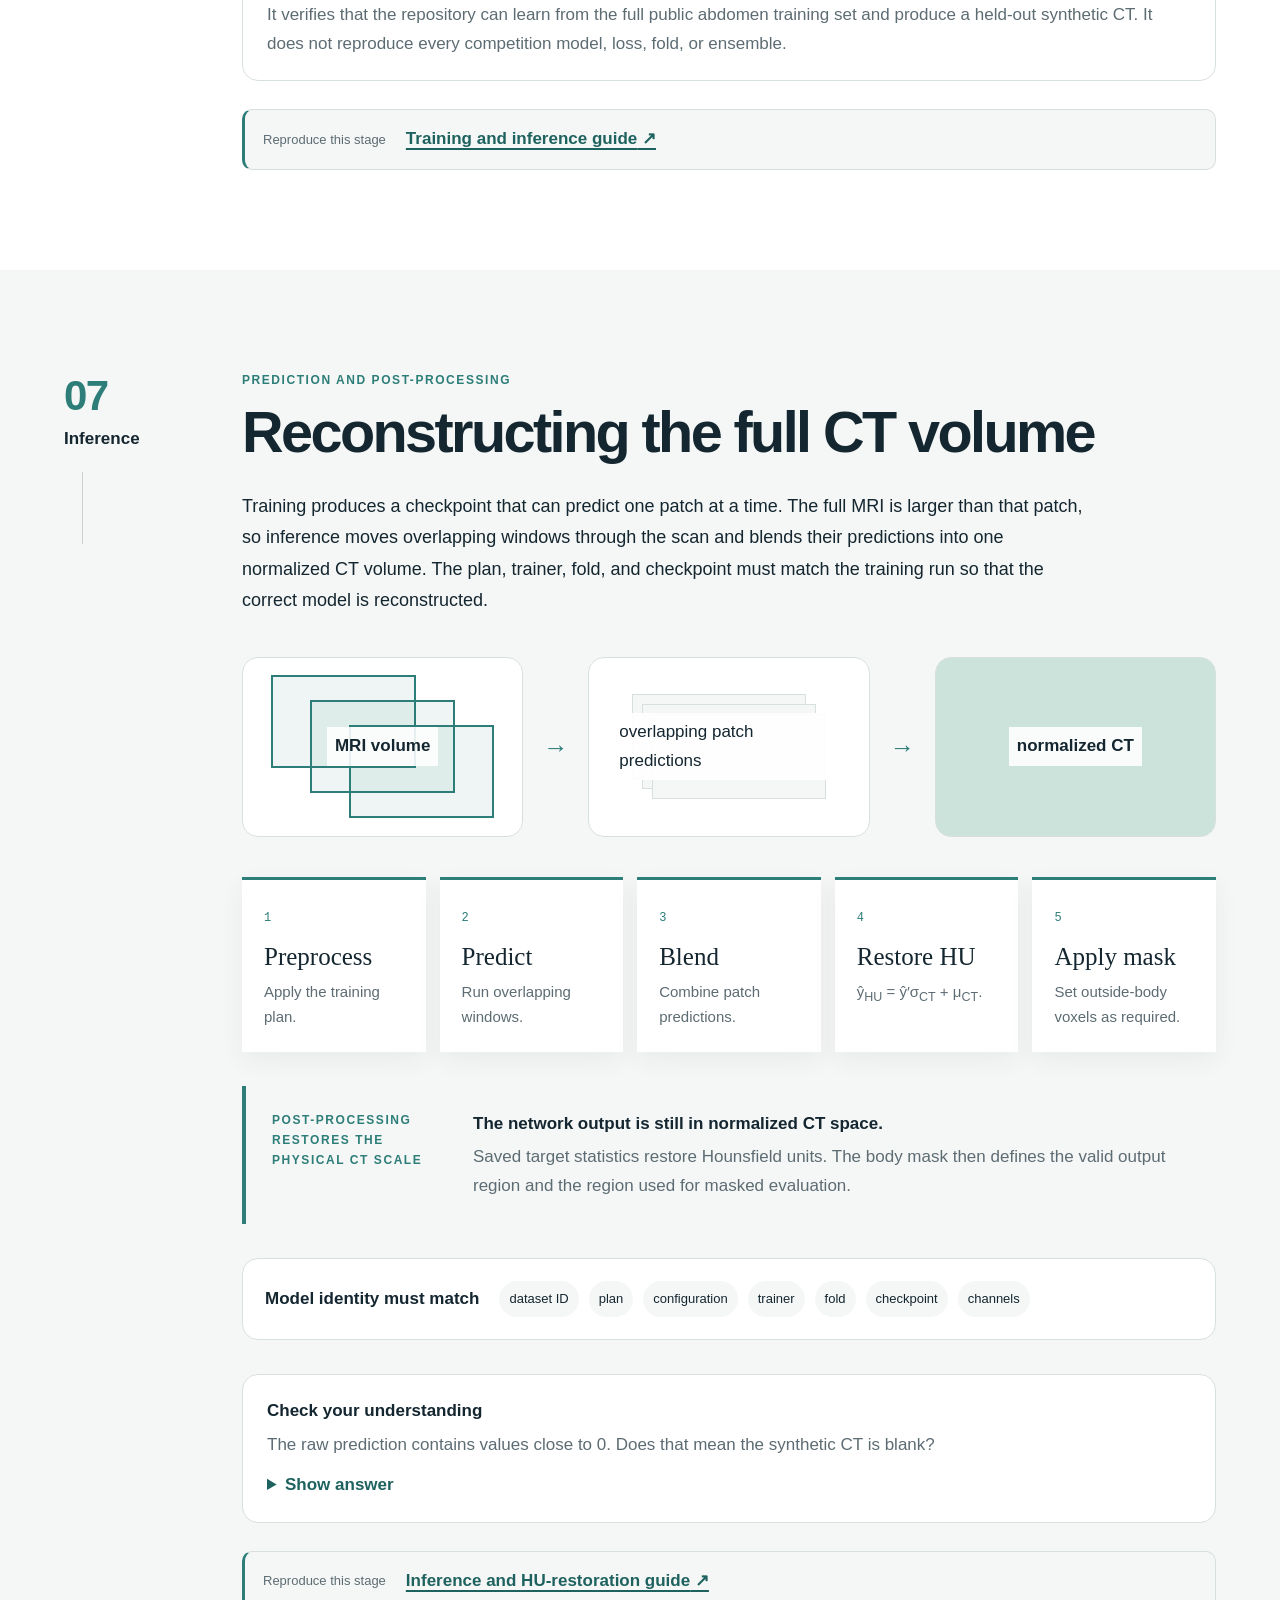
==== commit d7340a84: "Improve chapter transitions" ====
--- a/index.html
+++ b/index.html
@@ -109,9 +109,9 @@
             radiotherapy dose calculation.
           </p>
           <p>
-            An MRI-only workflow becomes possible if CT information can be estimated from the
-            MRI. The model predicts a CT volume aligned with the MRI, with one estimated CT
-            value at every voxel.
+            The practical goal is an MRI-only workflow that estimates the CT volume instead of
+            acquiring a separate CT. The model predicts one CT value at every MRI voxel, so the two
+            volumes remain spatially aligned.
           </p>
         </div>
 
@@ -230,9 +230,10 @@
 
         <div class="prose">
           <p>
-            Self-configuration starts with organized data. For each case, nnsyn matches the MRI,
-            reference CT, and mask using one case ID. It then converts these files into normalized
-            arrays and creates a training plan from the measured dataset properties.
+            Chapter 02 showed how nnsyn adapts nnU-Net. Before it can configure a network, it must
+            organize and measure the data. For each case, one case ID links the MRI, reference CT,
+            and mask. nnsyn then converts these files into normalized arrays and creates the training
+            plan from the measured dataset properties.
           </p>
         </div>
 
@@ -323,11 +324,10 @@
 
         <div class="prose">
           <p>
-            The plan from Chapter 03 fixes the patch size and network depth. The network then uses
-            one MRI patch to predict one CT value at every location in the matching output patch.
-            A single MRI voxel is usually not enough, so the network also needs surrounding anatomy.
-            The encoder builds this wider context by reducing spatial resolution while increasing
-            the number of learned feature channels.
+            The plan from Chapter 03 fixes the patch size and network depth. The network has to do
+            two things at once: use enough surrounding anatomy to estimate each voxel and preserve
+            the local detail needed for accurate boundaries. The encoder builds broader context by
+            reducing spatial resolution while increasing the number of learned feature channels.
           </p>
           <p>
             The decoder restores the original resolution. Skip connections bring higher-resolution
@@ -364,10 +364,10 @@
 
         <div class="prose">
           <p>
-            The network from Chapter 04 produces a CT patch. During training, the loss measures
-            how far that prediction is from the reference CT and provides the signal used to update
-            the network. MSE compares voxel values, masking limits the comparison to the body, and
-            MAP also compares anatomical features.
+            Chapter 04 ended with a predicted CT patch. Training now needs a way to judge it. A model
+            learns what its loss rewards: MSE compares voxel values, masking limits the comparison to
+            the body, and MAP also compares anatomical features. The resulting loss provides the
+            signal used to update the network.
           </p>
         </div>
 
@@ -458,7 +458,7 @@
       <div class="chapter-body">
         <p class="section-kicker">From one update to a checkpoint</p>
         <h2>One training iteration, step by step</h2>
-        <div class="prose"><p>Once the loss is defined, training can update the network. Each iteration loads aligned patches, predicts normalized CT, computes the loss, backpropagates the error, and changes the weights. Validation and checkpoints record how the run progresses.</p></div>
+        <div class="prose"><p>Once the loss is defined, each training iteration follows the same sequence: load aligned patches, predict normalized CT, compute the loss, backpropagate the error, and update the weights. Validation and checkpoints record how the run progresses.</p></div>
         <ol class="process-grid process-six">
           <li><span>1</span><h3>Load</h3><p>MRI, target CT, and optional mask patches.</p></li>
           <li><span>2</span><h3>Forward</h3><p>MRI patch → predicted normalized CT.</p></li>
@@ -521,7 +521,7 @@
       <div class="chapter-body">
         <p class="section-kicker">Numbers and images answer different questions</p>
         <h2>How synthetic CT is evaluated</h2>
-        <div class="prose"><p>Inference produces a synthetic CT in Hounsfield units. Evaluation then asks how closely it matches the reference CT. Metrics summarize overall error, while image panels show where errors occur. Both are useful because either one can hide an important failure.</p><p>Read the metrics in three layers: MAE and PSNR assess CT intensities, MS-SSIM assesses visual structure, and Dice and HD95 assess anatomy derived from segmentations.</p></div>
+        <div class="prose"><p>Inference produces a synthetic CT in Hounsfield units. Evaluation asks how closely it matches the reference CT. A single score is not enough: metrics summarize overall error, while image panels show where those errors occur. A plausible average can still hide a failed organ boundary or a local artifact.</p><p>Read the metrics in three layers: MAE and PSNR assess CT intensities, MS-SSIM assesses visual structure, and Dice and HD95 assess anatomy derived from segmentations.</p></div>
         <div class="metric-grid">
           <article><span>MAE</span><h3>How wrong are the CT values?</h3><code class="metric-formula">MAE = (1/N) ∑ |p<sub>i</sub> − t<sub>i</sub>|</code><p>Average HU difference at the evaluated voxels. MAE = 100 HU means an average error of 100 HU per voxel. Lower is better.</p></article>
           <article><span>PSNR</span><h3>How small is the error relative to the image range?</h3><code class="metric-formula">PSNR = 20 log<sub>10</sub>(R / √MSE)</code><p>Compares reconstruction error with the stated CT intensity range R. Higher means less error relative to that range.</p></article>
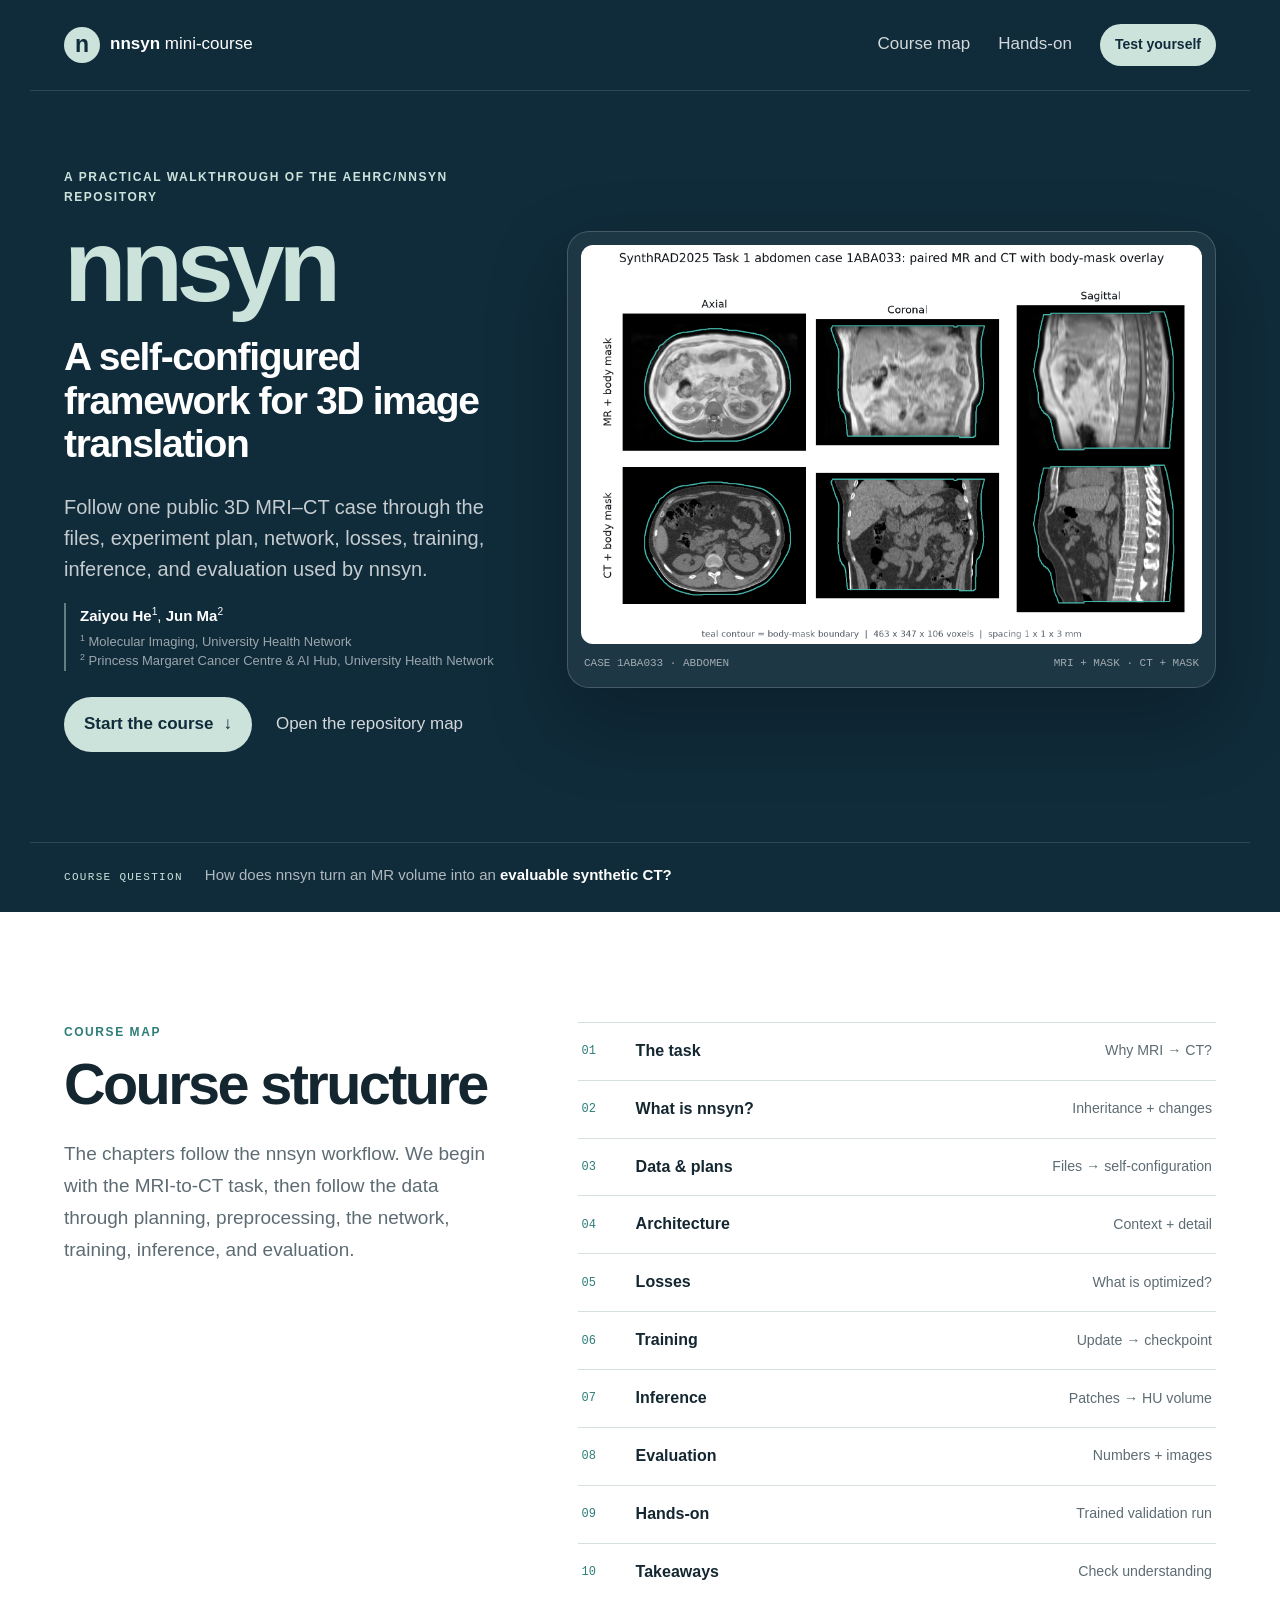
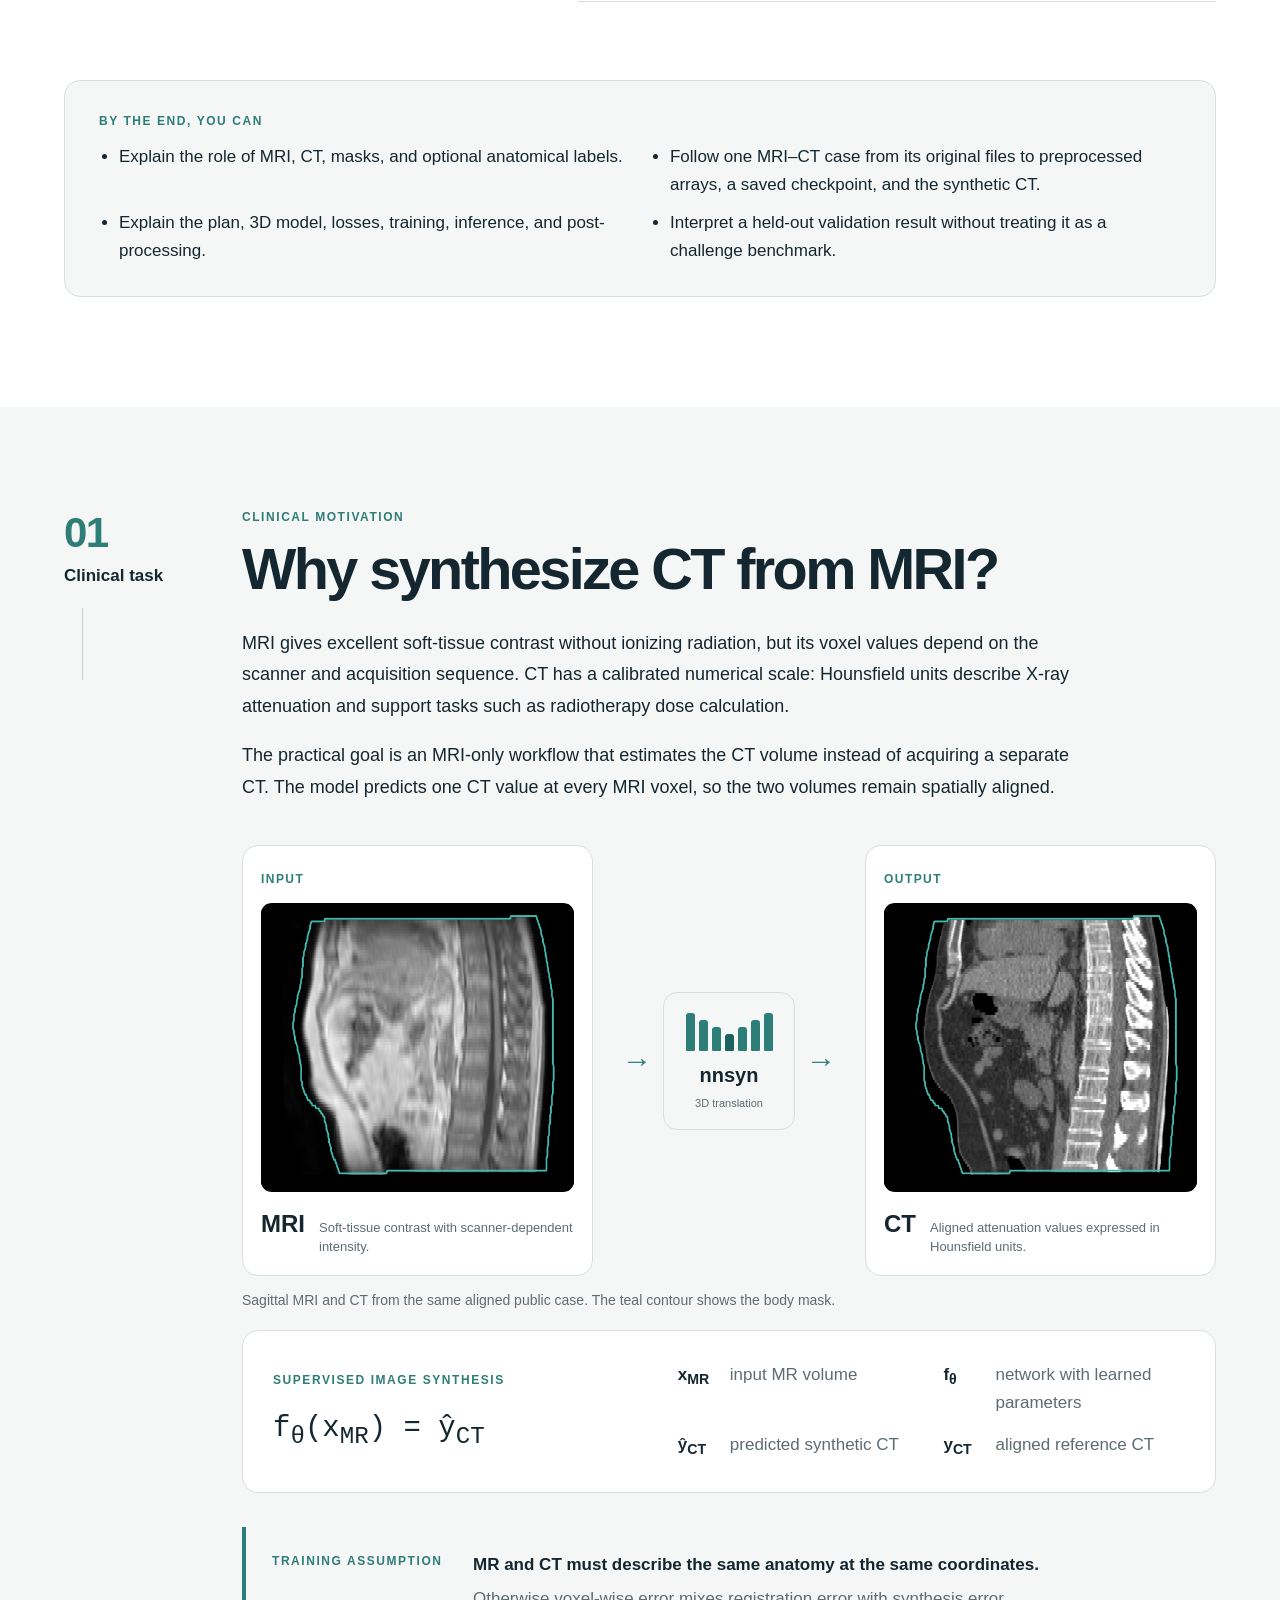
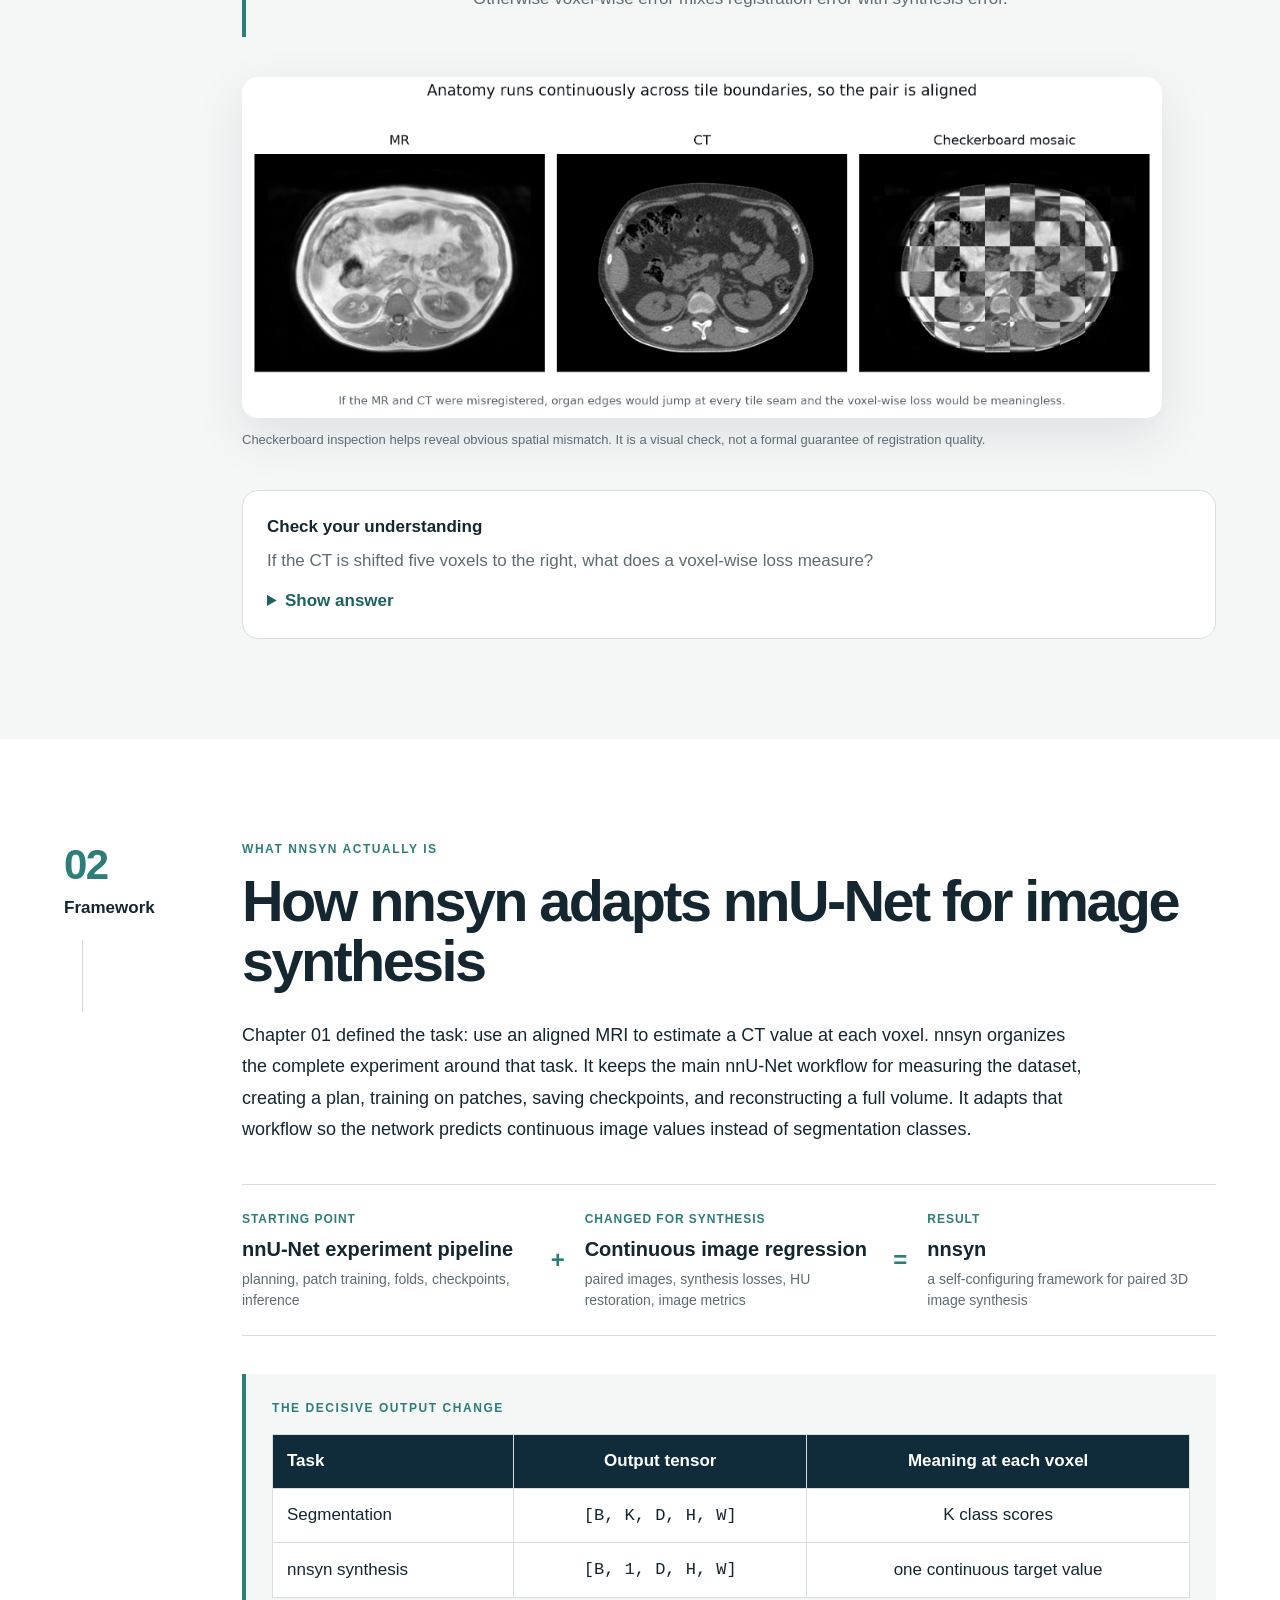
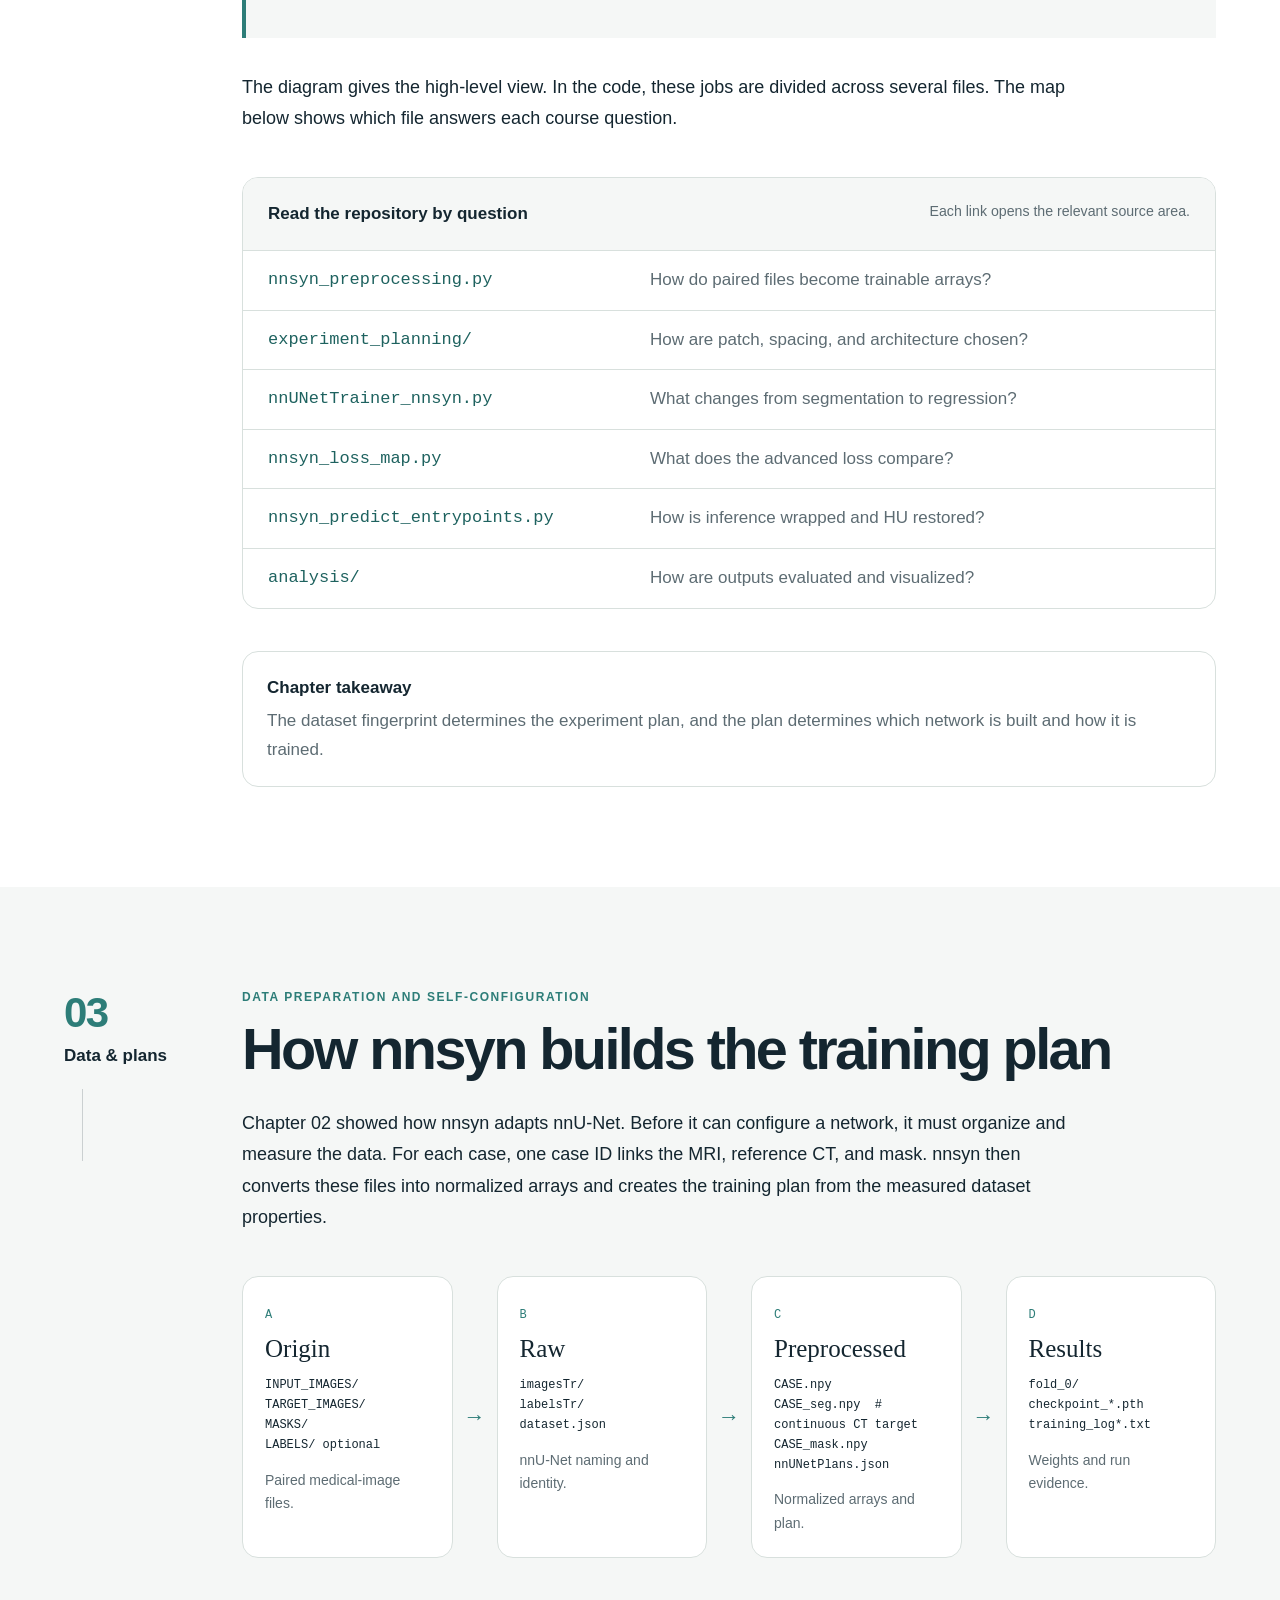
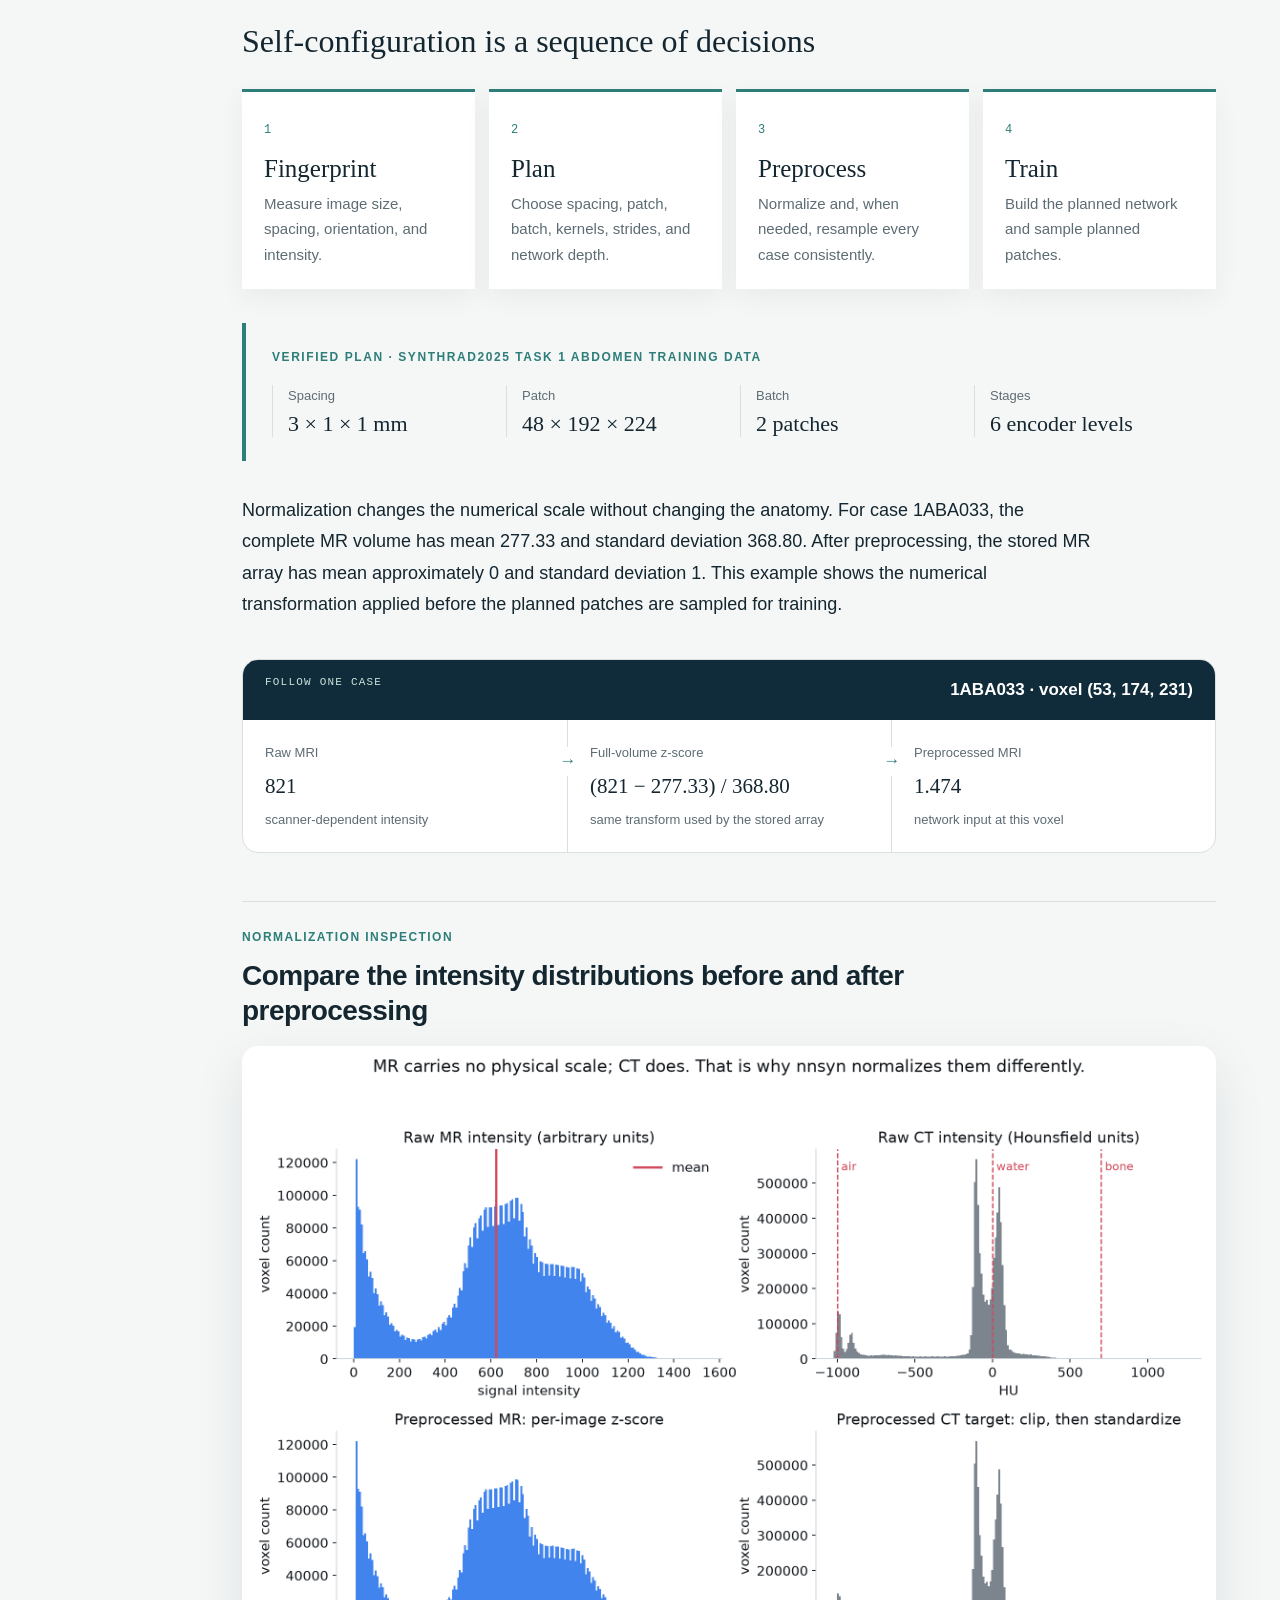
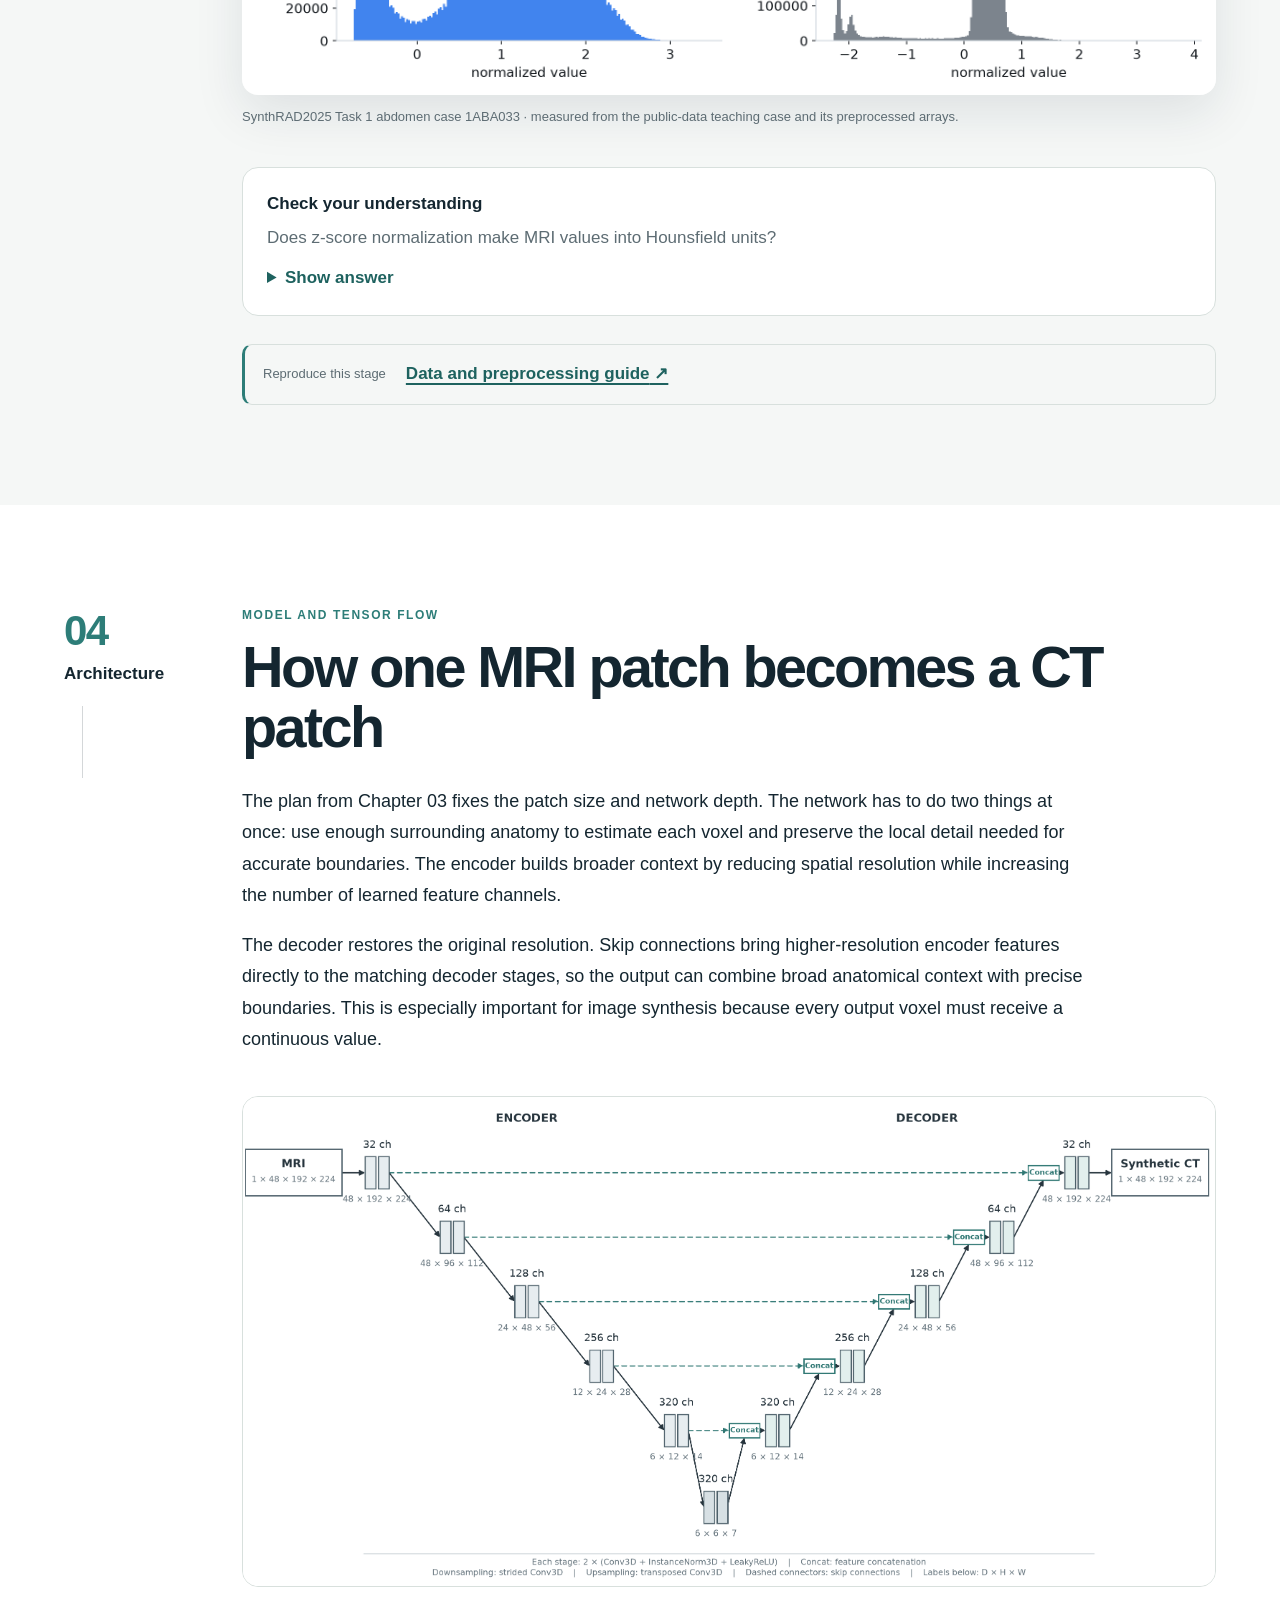
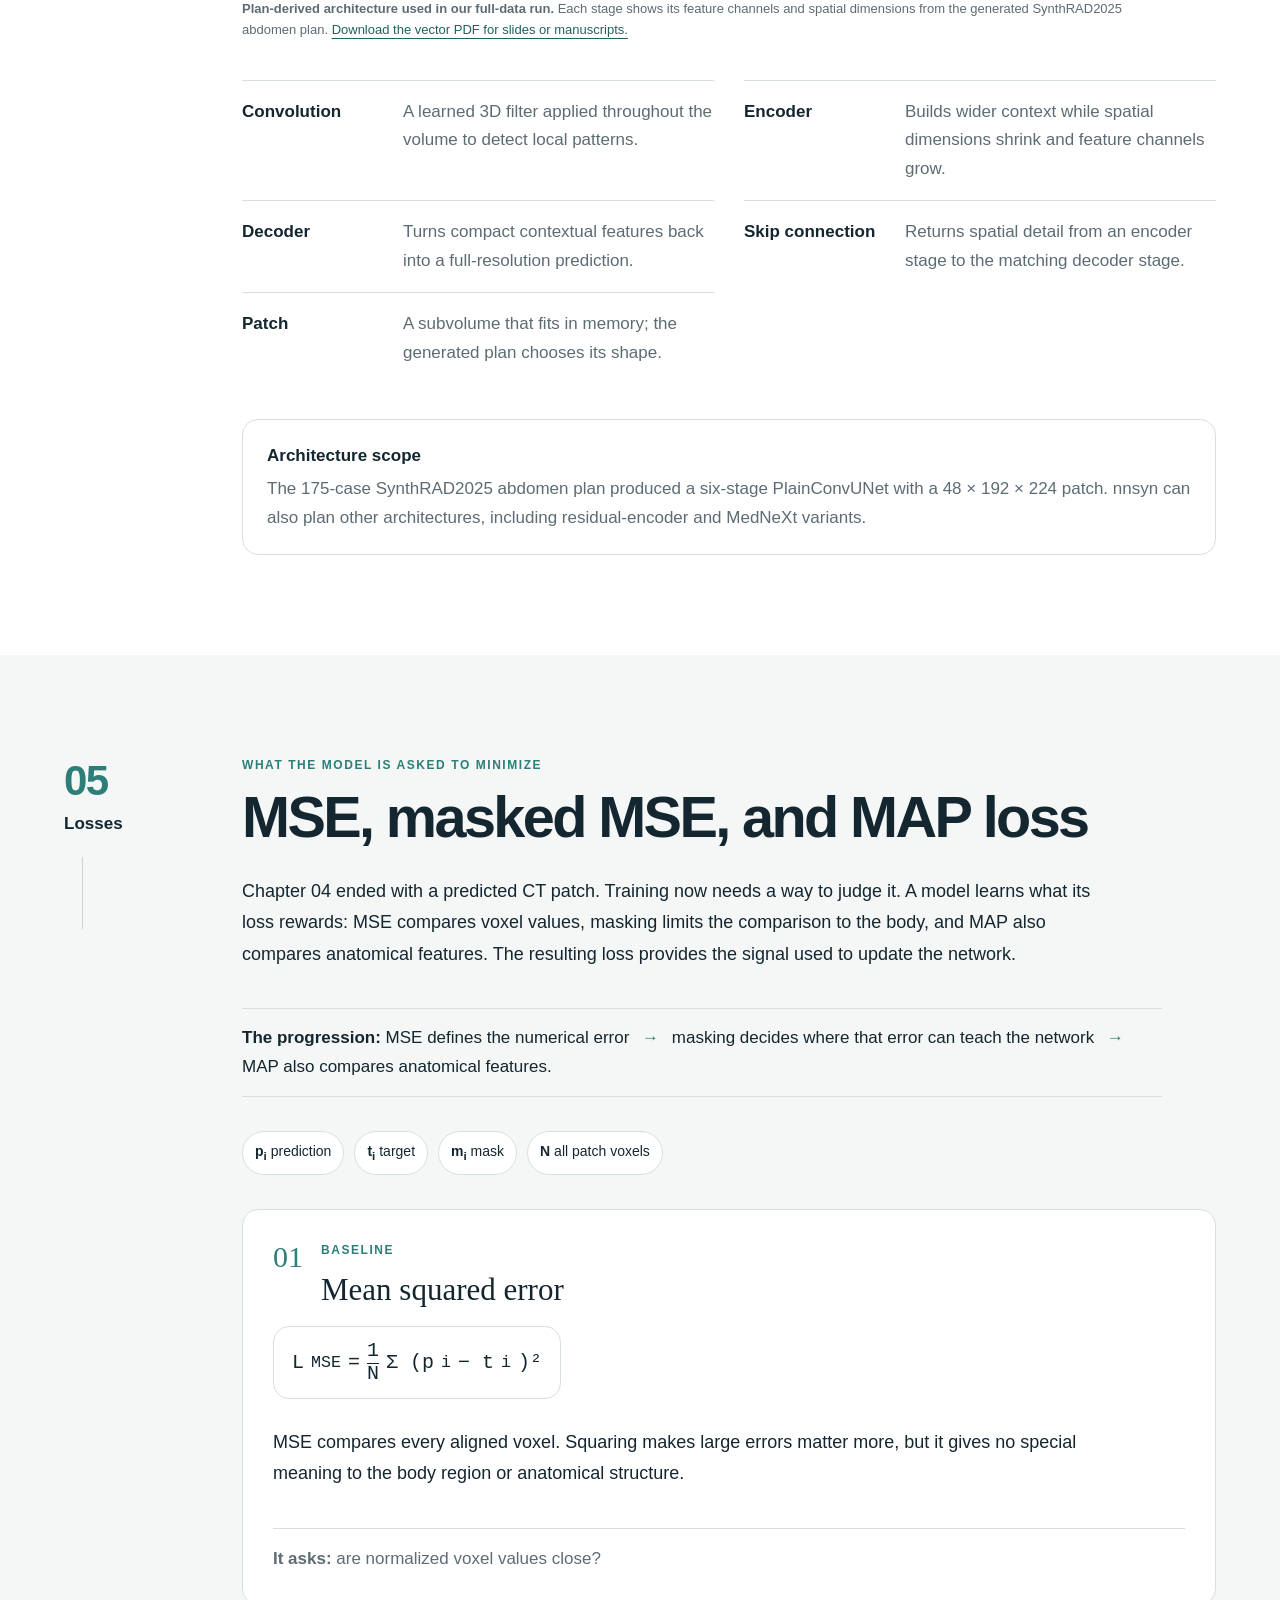
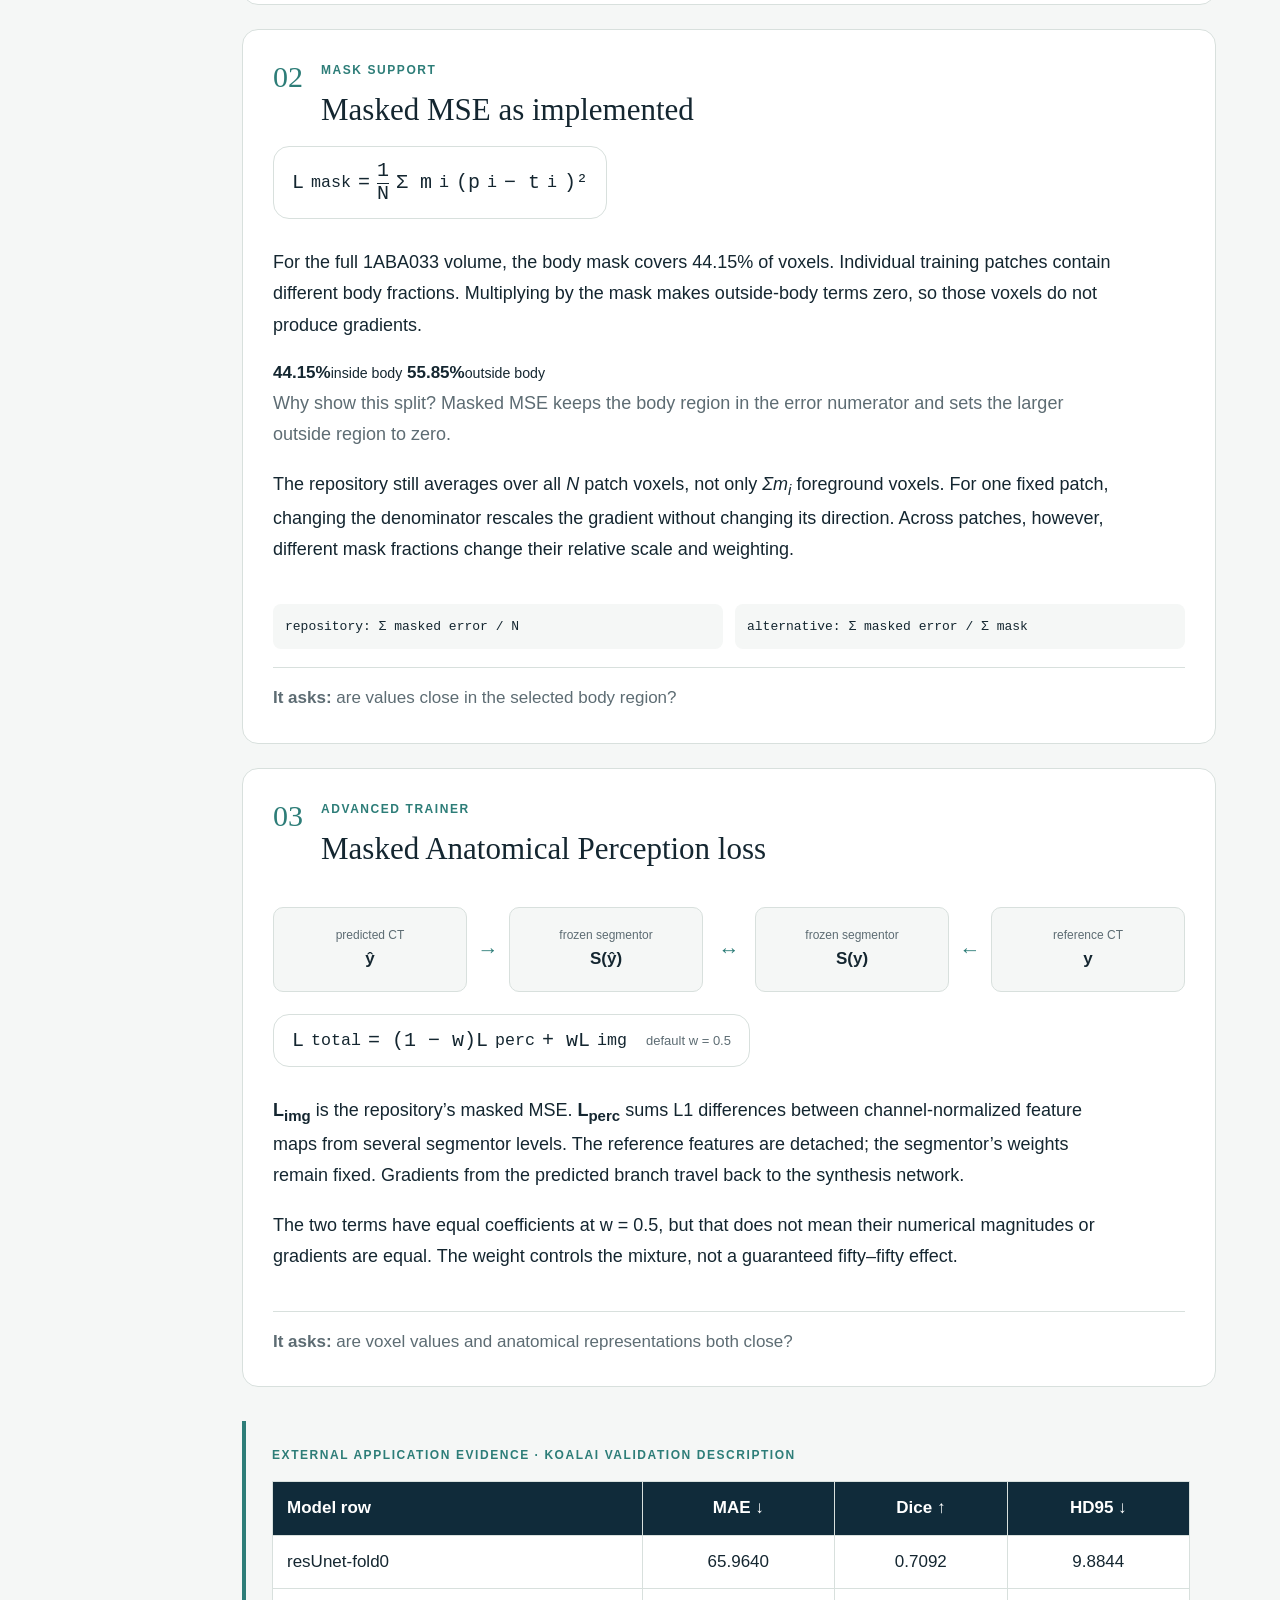
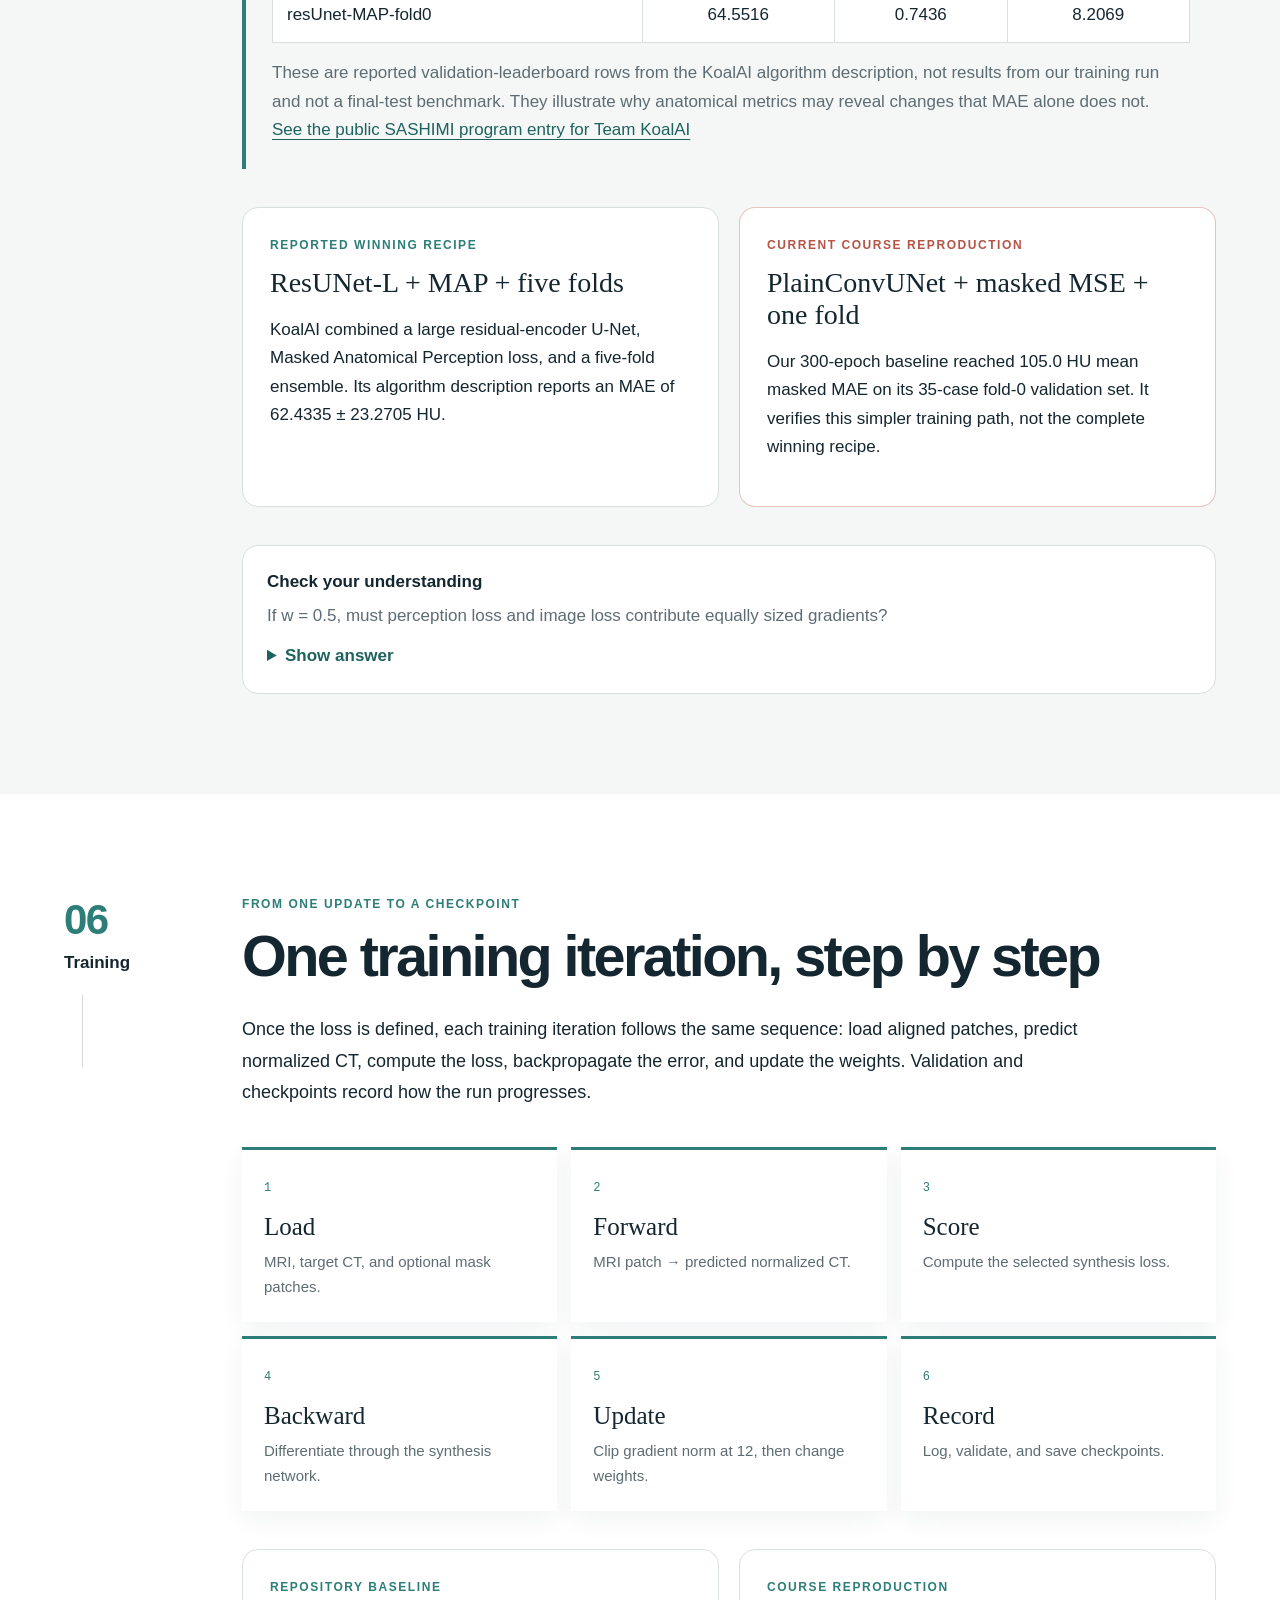
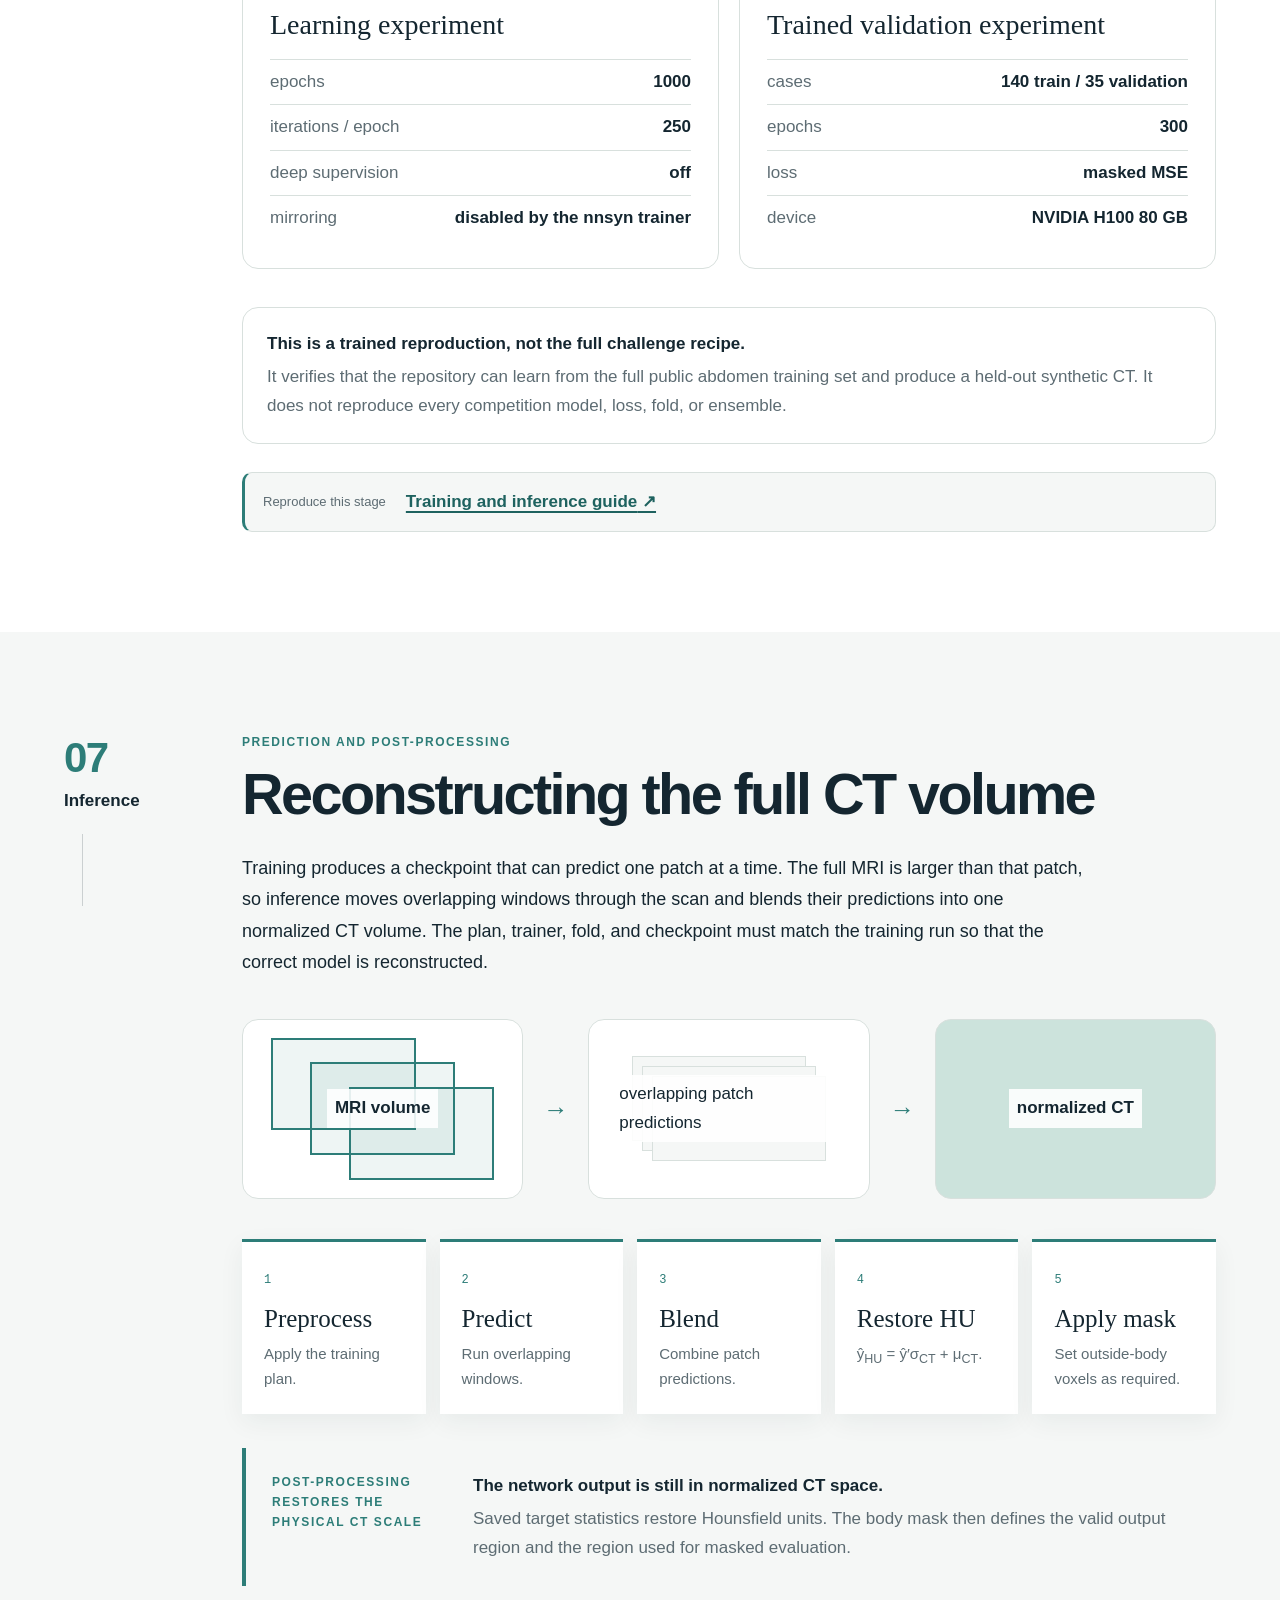
==== commit ccb41dda: "Add complete full-data reproduction path" ====
--- a/index.html
+++ b/index.html
@@ -248,7 +248,7 @@
 dataset.json</pre><p>nnU-Net naming and identity.</p></article>
           <b aria-hidden="true">→</b>
           <article><span>C</span><h3>Preprocessed</h3><pre>CASE.npy
-CASE_seg.npy
+CASE_seg.npy  # continuous CT target
 CASE_mask.npy
 nnUNetPlans.json</pre><p>Normalized arrays and plan.</p></article>
           <b aria-hidden="true">→</b>
@@ -445,6 +445,11 @@
           <a href="https://2025.sashimiworkshop.org/program/">See the public SASHIMI program entry for Team KoalAI</a>
         </div>
 
+        <div class="comparison claims">
+          <article><p class="label">Reported winning recipe</p><h3>ResUNet-L + MAP + five folds</h3><p>KoalAI combined a large residual-encoder U-Net, Masked Anatomical Perception loss, and a five-fold ensemble. Its algorithm description reports an MAE of 62.4335 ± 23.2705 HU.</p></article>
+          <article><p class="label">Current course reproduction</p><h3>PlainConvUNet + masked MSE + one fold</h3><p>Our 300-epoch baseline reached 105.0 HU mean masked MAE on its 35-case fold-0 validation set. It verifies this simpler training path, not the complete winning recipe.</p></article>
+        </div>
+
         <div class="checkpoint">
           <strong>Check your understanding</strong>
           <p>If w = 0.5, must perception loss and image loss contribute equally sized gradients?</p>
@@ -541,7 +546,7 @@
       <div class="chapter-body">
         <p class="section-kicker">Our baseline reproduction</p>
         <h2>Training nnsyn on SynthRAD2025 abdomen data</h2>
-        <div class="prose"><p><strong>This is our 300-epoch masked-MSE baseline, not a challenge-winning result.</strong> We trained the planned 3D PlainConvUNet on 175 public SynthRAD2025 abdomen cases. Fold 0 used 140 cases for training and 35 for validation. The result below uses 1ABA101 because its error is closest to the validation median.</p></div>
+        <div class="prose"><p><strong>This is our 300-epoch masked-MSE baseline, not a challenge-winning result.</strong> We trained the planned 3D PlainConvUNet on 175 public SynthRAD2025 abdomen cases. Fold 0 used 140 cases for training and 35 for validation. The result below uses 1ABA101 because its error is closest to the validation median.</p><p>This experiment gives readers a complete runnable baseline and makes the remaining performance gap visible. The reported SOTA recipe is introduced in Chapter 05, but our current checkpoint should not be read as a reproduction of that recipe.</p></div>
 
         <div class="run-passport">
           <div><p class="label">Dataset</p><strong>175 paired cases</strong><span>SynthRAD2025 Task 1 abdomen</span></div>
@@ -563,7 +568,7 @@
         </div>
         <div class="notebook-link"><span>Validation results</span><a href="results.html">View the 35-case summary and per-case table</a></div>
         <details class="field-notes">
-          <summary><span>Implementation notes</span><small>supplementary evidence, not the course theme</small></summary>
+          <summary><span>Portability notes from running the repository</span><small>what changed across Windows and Linux</small></summary>
           <div>
             <p><strong>Linux assumption:</strong> the trainer used <code>SIGUSR1</code>, which Windows does not provide. The local teaching path guarded this scheduler-specific behavior.</p>
             
@@ -592,14 +597,14 @@
           <div class="quiz-list">
             <details><summary>1 · Why are MRI and CT not just two visual styles?</summary><p>MRI intensity is acquisition-dependent; CT has calibrated HU related to X-ray attenuation. The target must be numerically meaningful.</p></details>
             <details><summary>2 · Which choices come from an nnU-Net plan?</summary><p>Spacing, patch, batch size, stages, kernels, strides, and feature channels are recorded in the generated plan.</p></details>
-            <details><summary>3 · What does the generated experiment plan control?</summary><p>It records the target spacing, patch and batch sizes, network stages, feature channels, kernels, and strides used for preprocessing and training.</p></details>
+            <details><summary>3 · Why does nnsyn write the CT target as <code>CASE_seg.npy</code>?</summary><p>nnsyn reuses nnU-Net's internal target slot. In this synthesis pipeline, that file contains continuous normalized CT values rather than integer segmentation labels.</p></details>
             <details><summary>4 · What is unusual about the masked MSE denominator?</summary><p>Masked errors are averaged over every patch voxel N, not divided by the number of foreground voxels.</p></details>
             <details><summary>5 · What does the frozen model do in MAP loss?</summary><p>It extracts multiscale anatomical features from predicted and reference CT while its own weights stay fixed.</p></details>
             <details><summary>6 · Why is one held-out image not a complete performance claim?</summary><p>It shows how the trained model behaves on one unseen validation case. A performance claim requires aggregate metrics over a defined validation or test cohort.</p></details>
           </div>
         </div>
 
-        <blockquote>nnsyn adapts nnU-Net’s self-configuring medical-imaging pipeline from voxel classification to paired 3D image regression, then adds synthesis-specific data handling, losses, HU restoration, and evaluation.</blockquote>
+        <blockquote>The main idea is simple: nnsyn keeps nnU-Net’s planning and training pipeline, but changes the task from classifying voxels to predicting a continuous CT value at each voxel. It also adds synthesis losses, restores predictions to HU, and evaluates them as images.</blockquote>
       </div>
     </section>
 
@@ -620,15 +625,15 @@
               <tr><td>aehrc/nnsyn</td><td>Repository studied and executed; course code is tied to commit <code>c3ba6fd8</code>.</td><td>Australian e-Health Research Centre; Apache License 2.0.</td></tr>
               <tr><td>nnU-Net</td><td>Planning, preprocessing, training, and inference infrastructure inherited by nnsyn.</td><td>Isensee et al.; see the upstream paper and repository.</td></tr>
               <tr><td>SynthRAD2025 Task 1</td><td>Public abdomen MRI–CT data; 175 paired cases were used in our fold 0 training and validation split. Raw scans are not redistributed.</td><td>Thummerer et al.; public data and derived figures remain subject to CC BY-NC 4.0.</td></tr>
-              <tr><td>KoalAI description</td><td>External MAP-loss validation rows in Chapter 05; these are not results from our run.</td><td>Xin et al., SynthRAD2025 algorithm description.</td></tr>
-              <tr><td>Course scripts and figures</td><td>Teaching-scale execution, evaluation, and visualization created for this course.</td><td>AI assistance and human verification are described below.</td></tr>
+              <tr><td>KoalAI description</td><td>External MAP-loss validation rows in Chapter 05; these are not results from our run.</td><td>Xin et al.; used here only as a cited numerical comparison.</td></tr>
+              <tr><td>Course scripts and figures</td><td>Data staging, local smoke checks, full-data training, evaluation, and visualization created for this course.</td><td>AI assistance and human verification are described below.</td></tr>
             </tbody>
           </table>
         </div>
       </div>
 
       <div class="disclosure" id="disclosure">
-        <div><p class="label">AI assistance</p><p>OpenAI Codex and Anthropic Claude assisted with course organization, English revision, HTML/CSS, and the supporting Python and PowerShell scripts. They were also used during Windows/CUDA troubleshooting and the final consistency review.</p></div>
+        <div><p class="label">AI assistance</p><p>OpenAI Codex and Anthropic Claude assisted with course organization, English revision, HTML/CSS, and supporting Python, PowerShell, Bash, and Slurm files. They were used while debugging the local Windows/CUDA setup and the Linux H100 training run, and during the final consistency review.</p></div>
         <div><p class="label">Human verification and responsibility</p><p>Zaiyou He ran the reported preprocessing, training, and held-out inference; inspected the logs, checkpoints, images, and numerical values; and made the final technical and editorial decisions. Codex and Claude did not generate the medical images or experimental measurements; these came from the public dataset and the reported nnsyn run. Jun Ma provided supervision and course feedback. The authors take responsibility for the final material.</p></div>
       </div>
     </section>
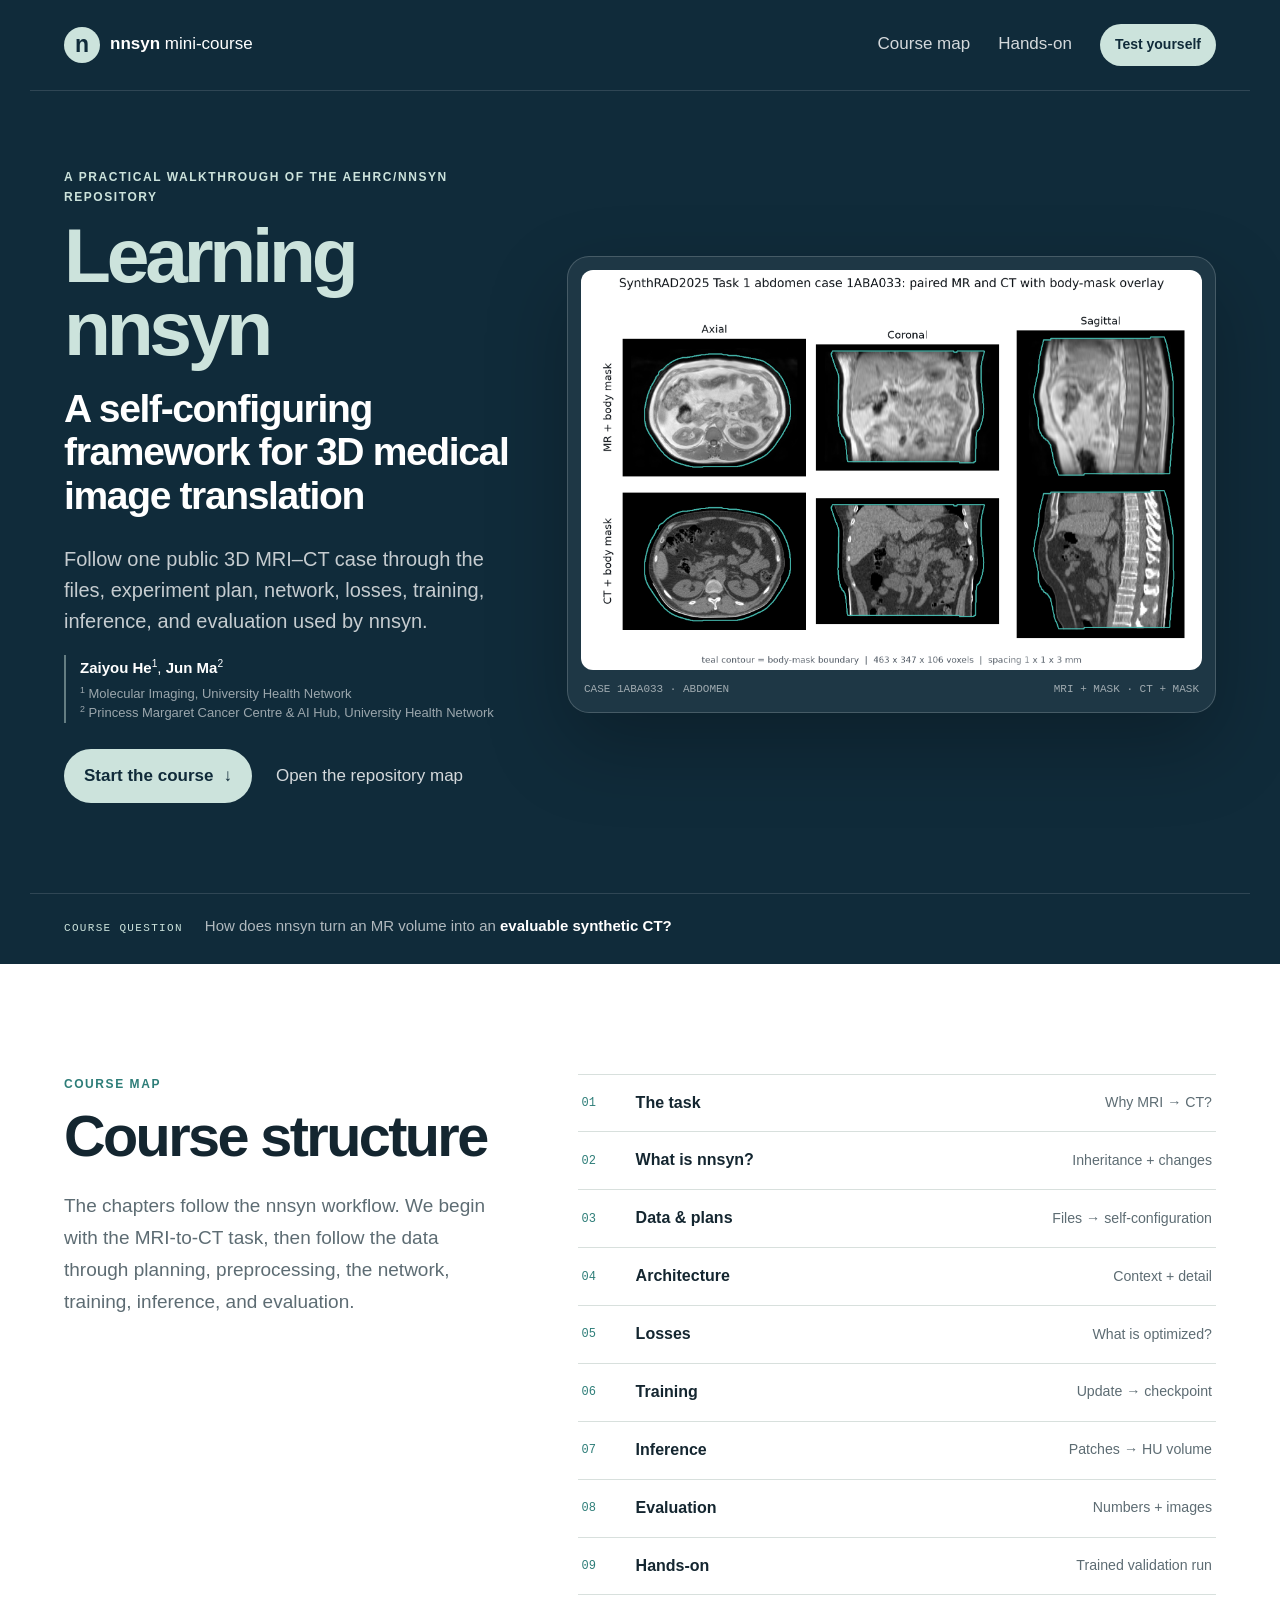
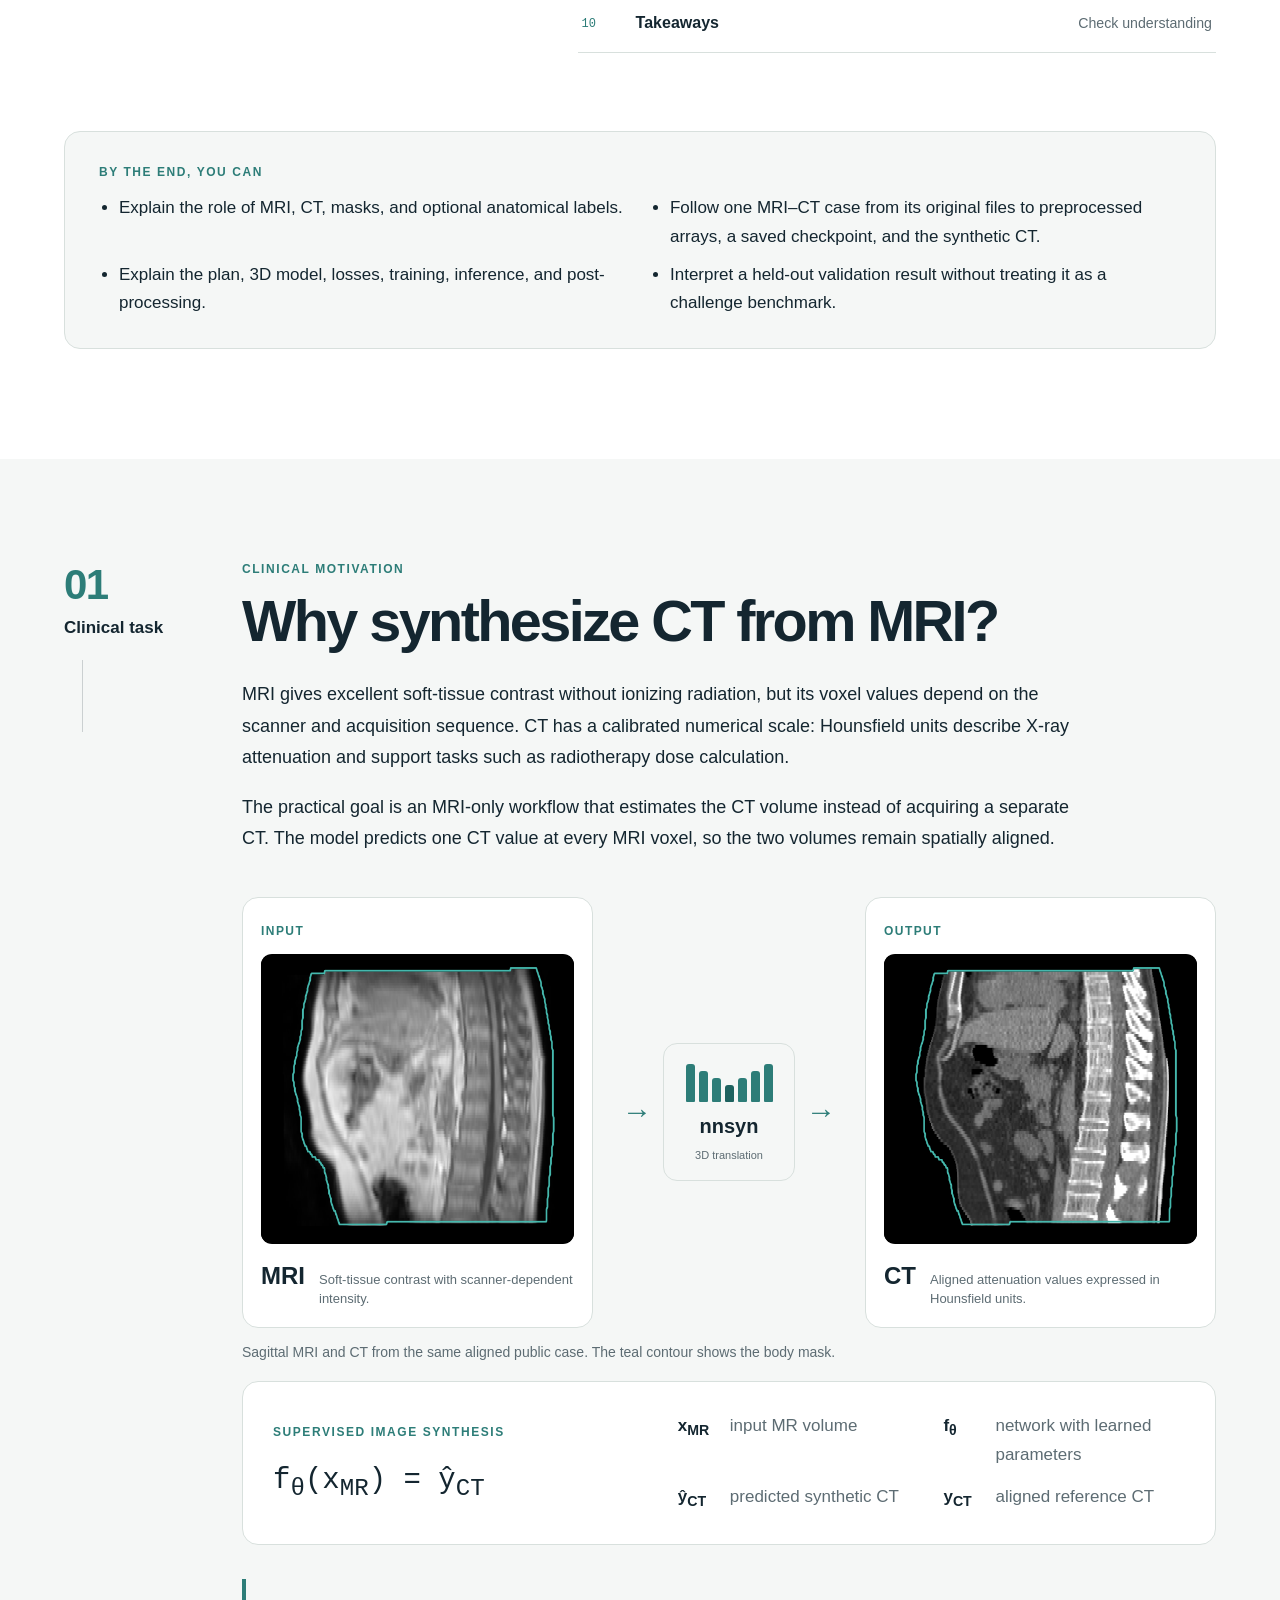
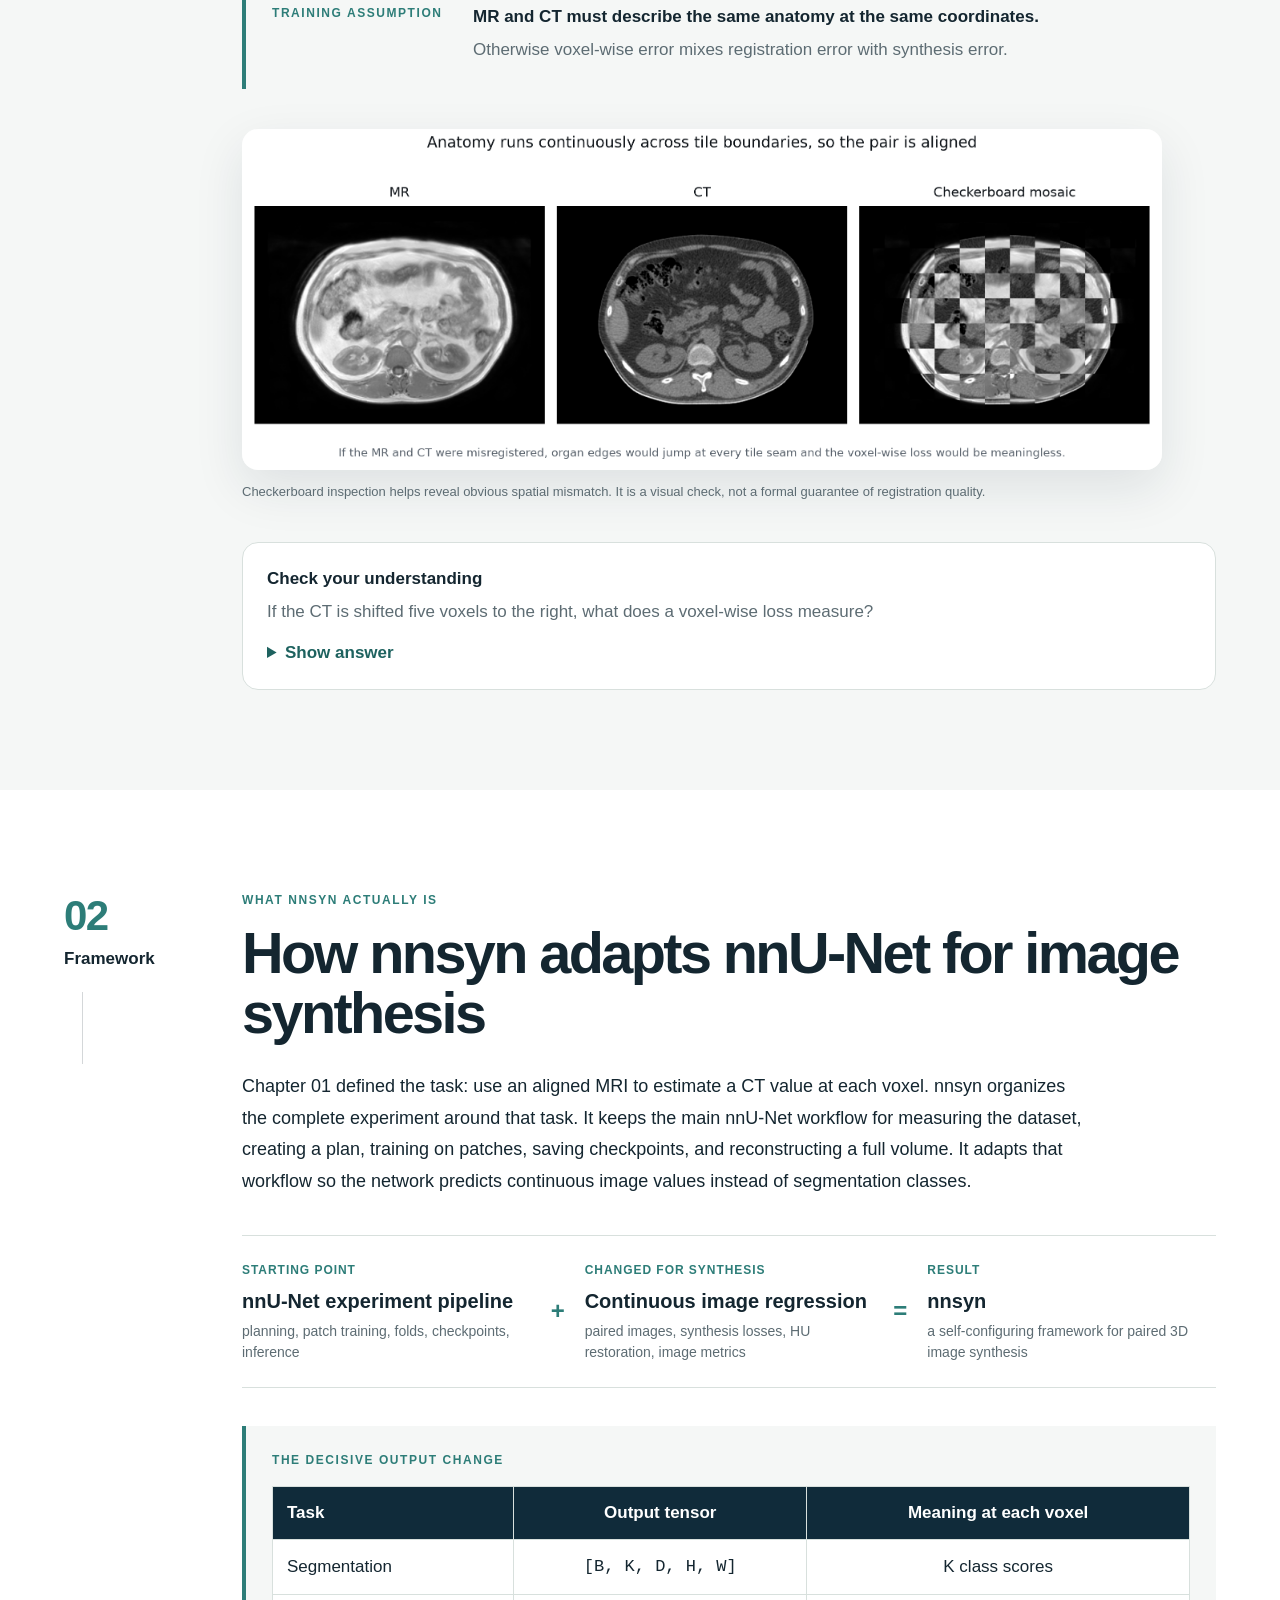
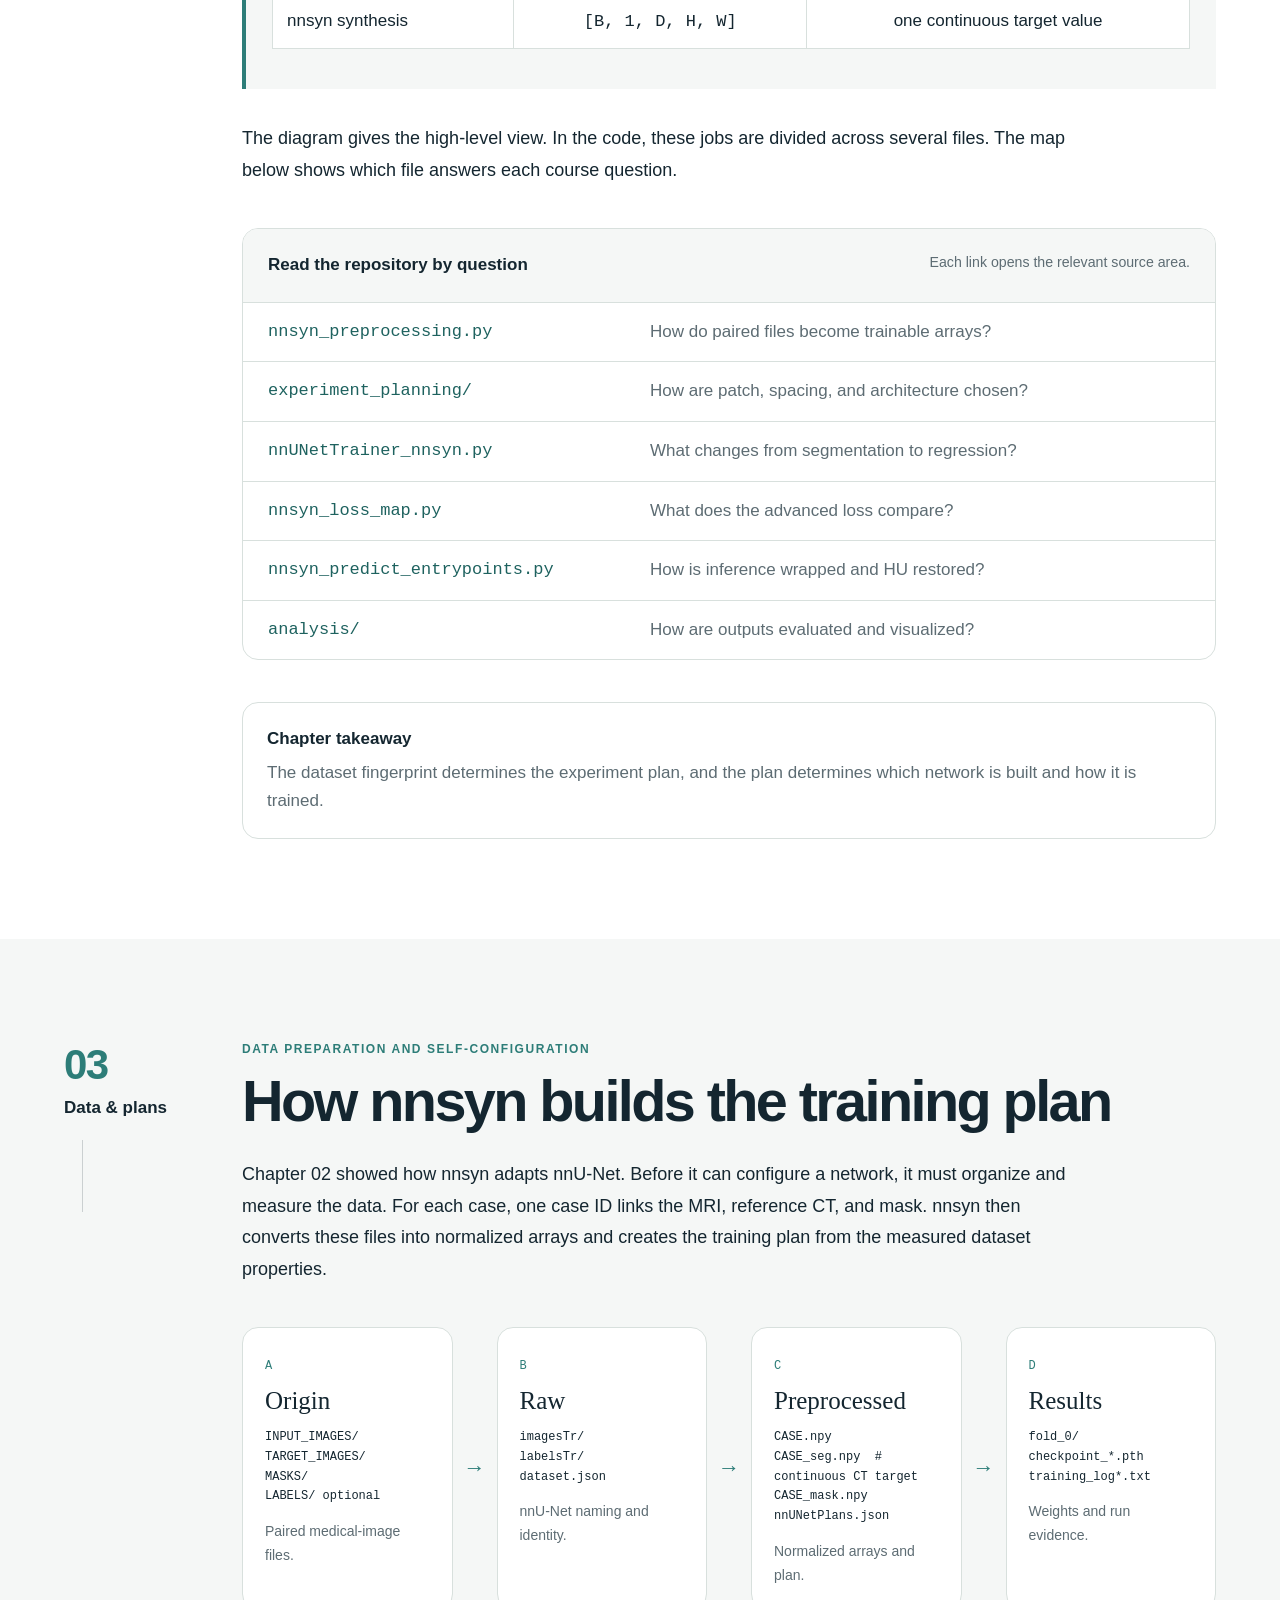
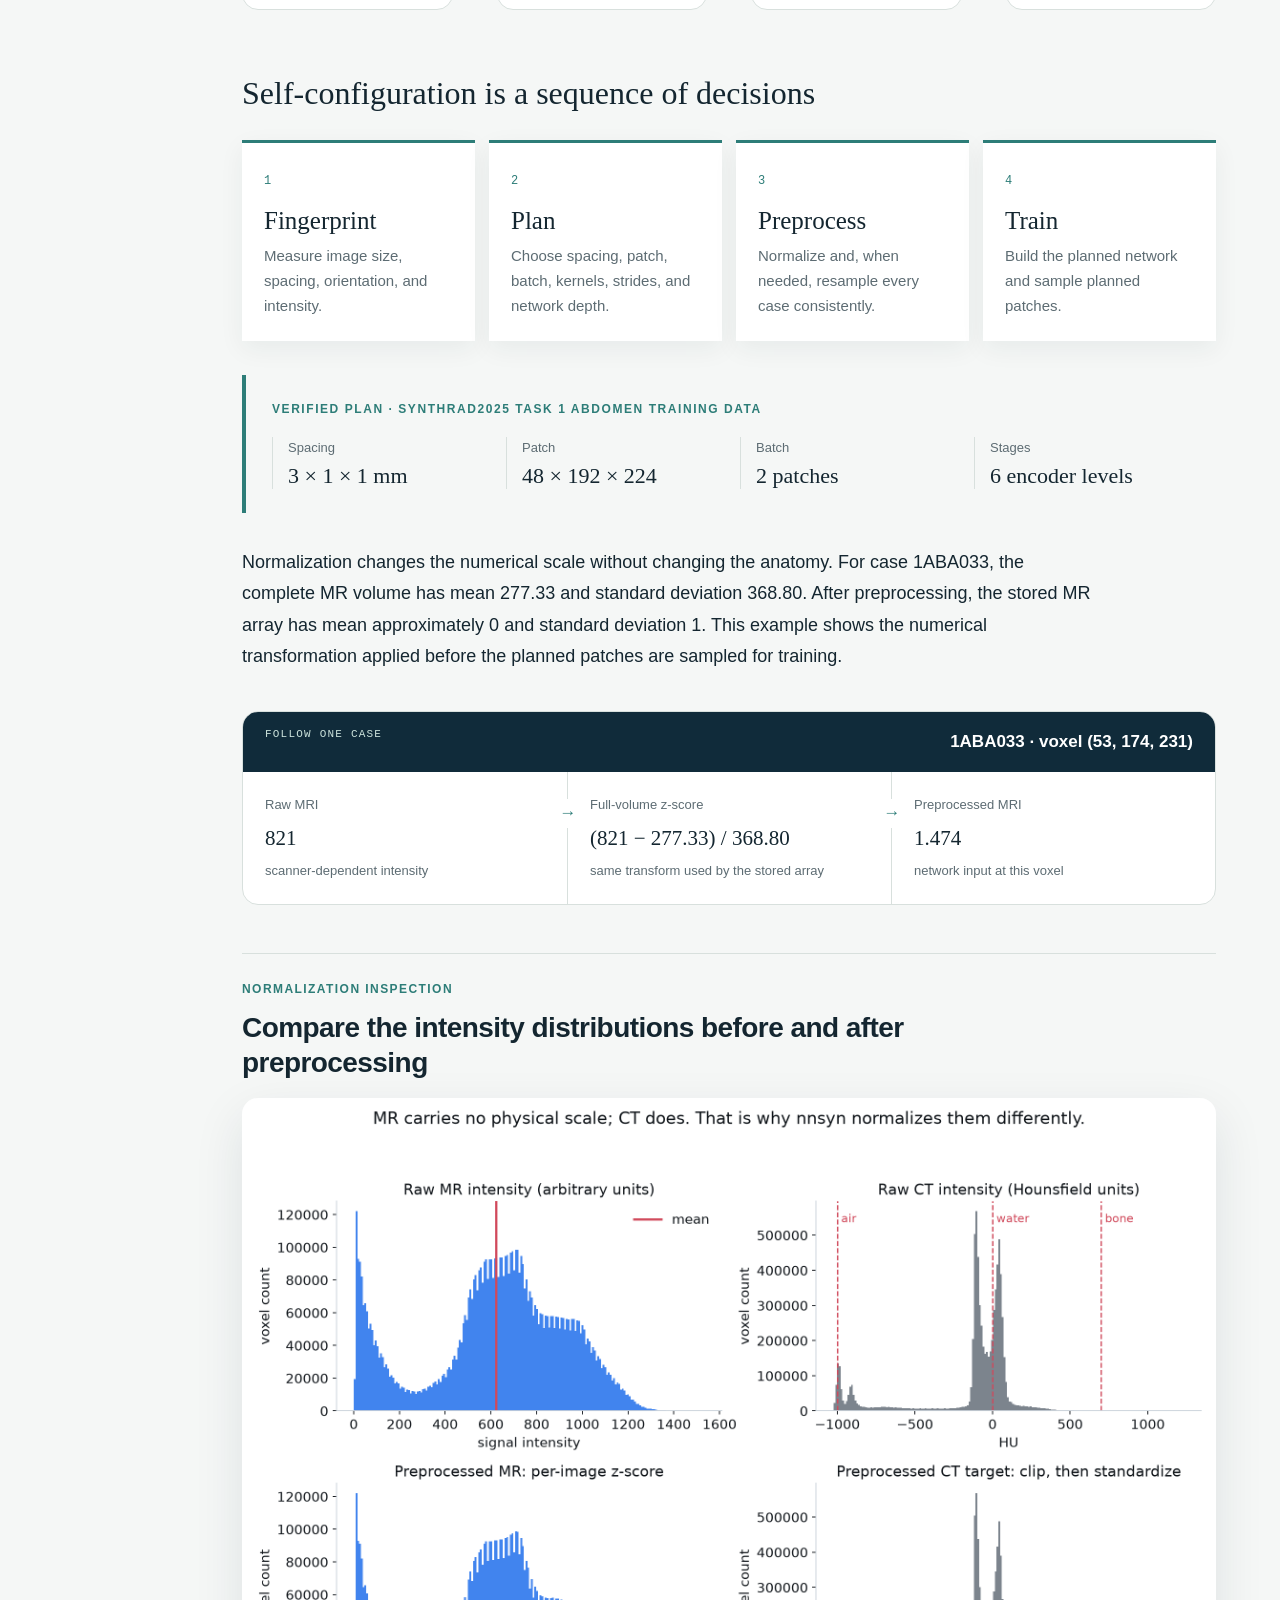
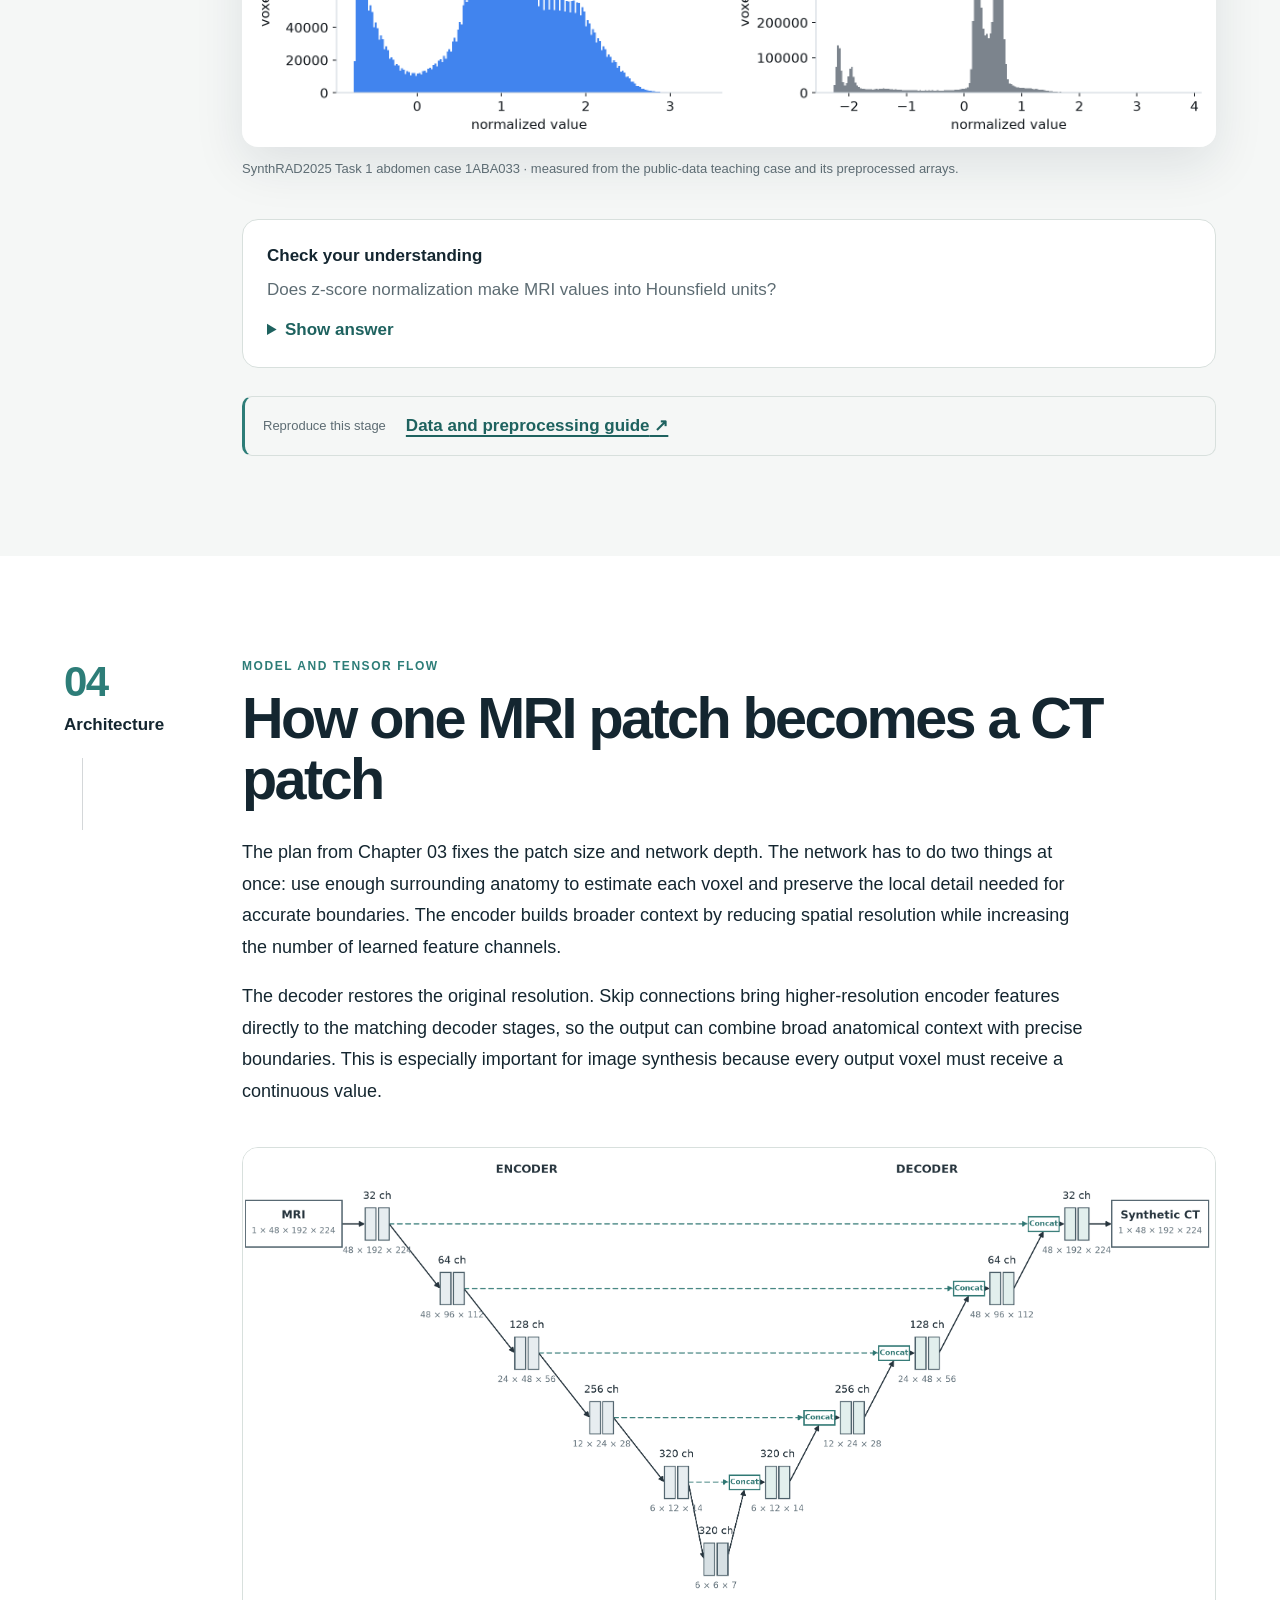
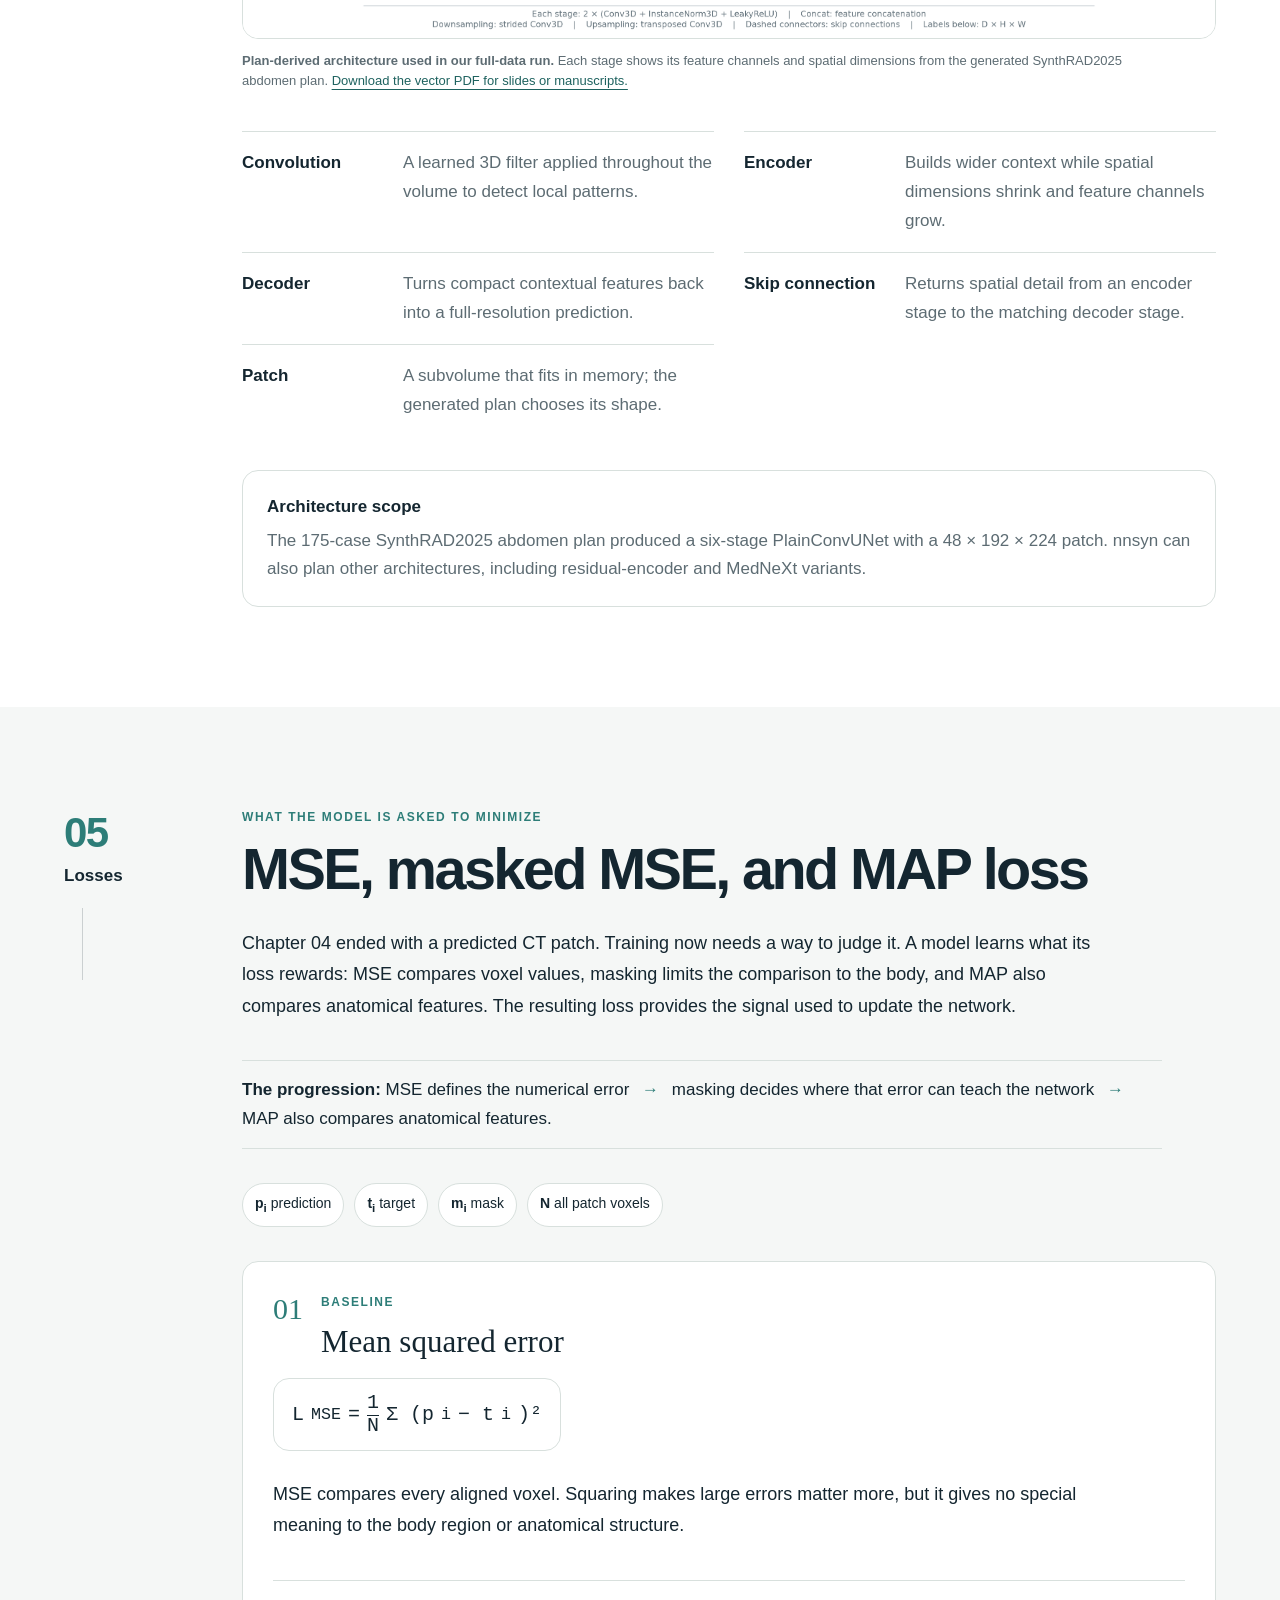
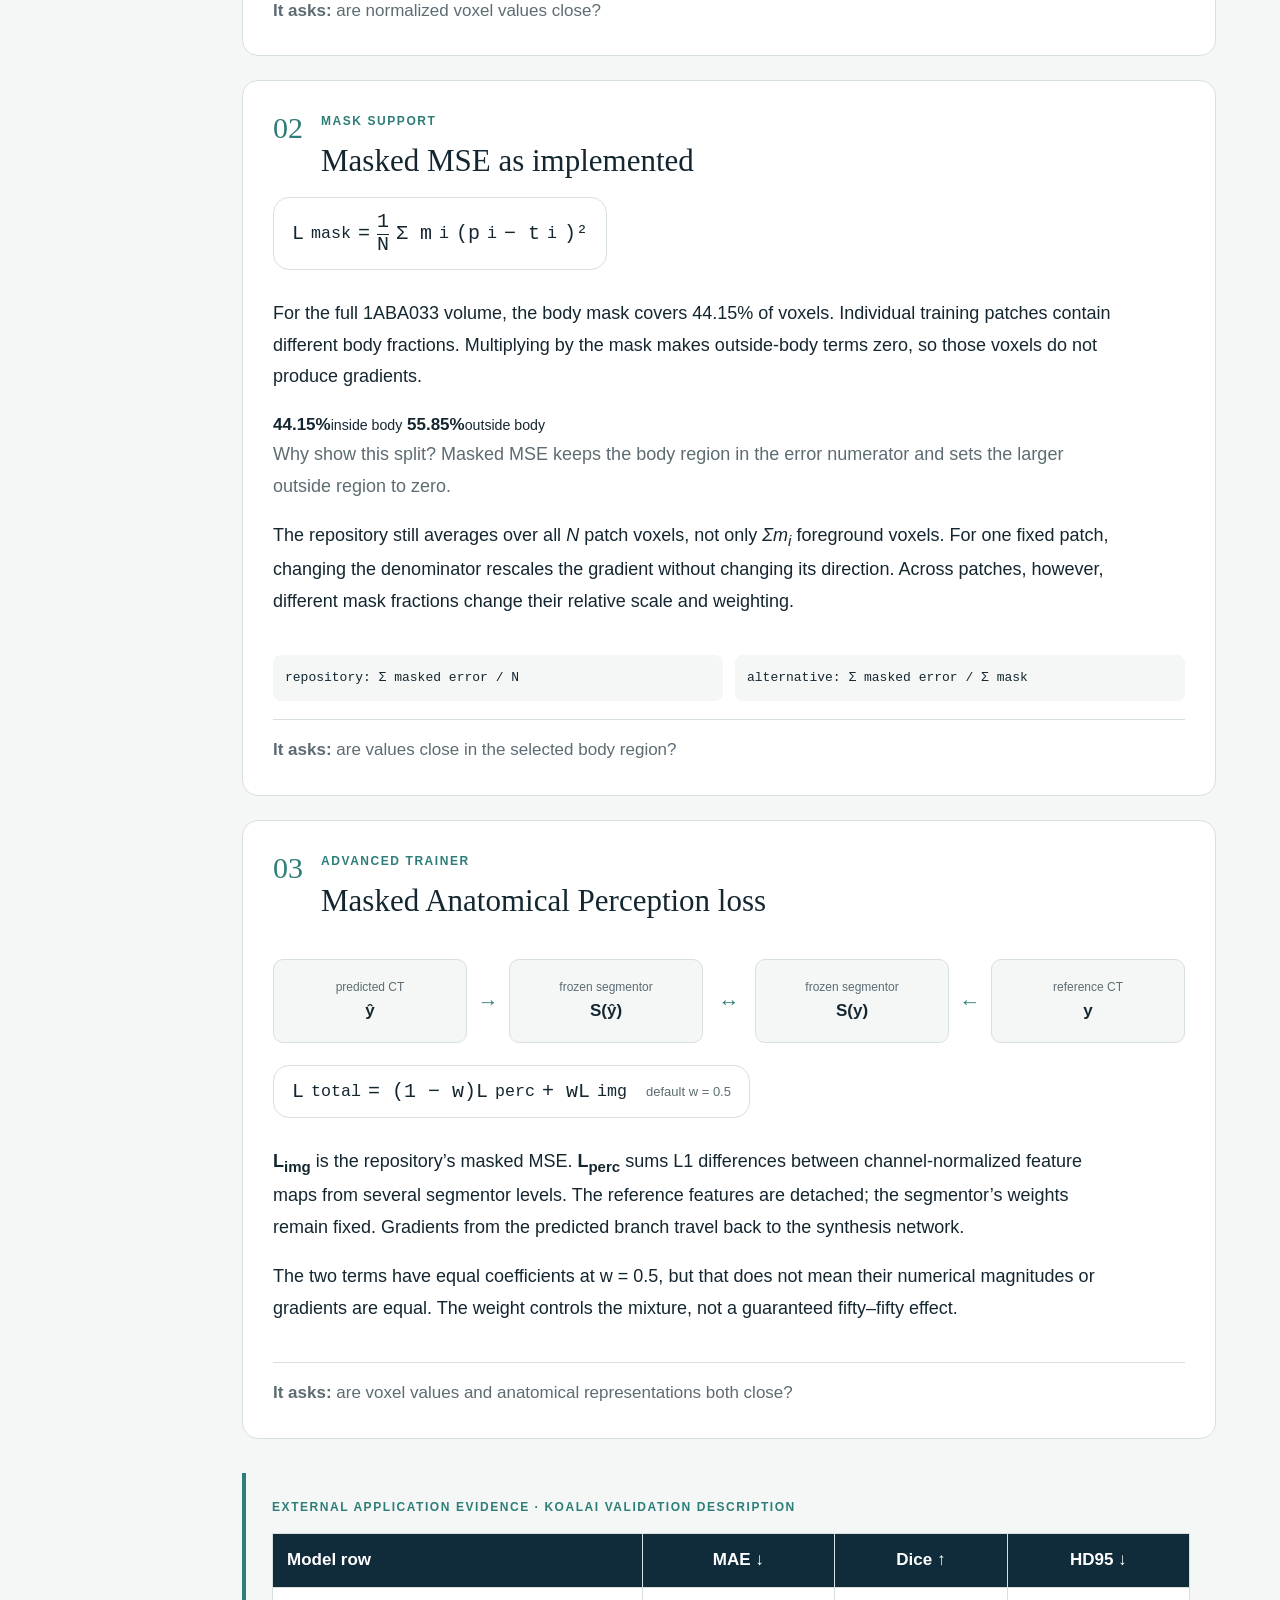
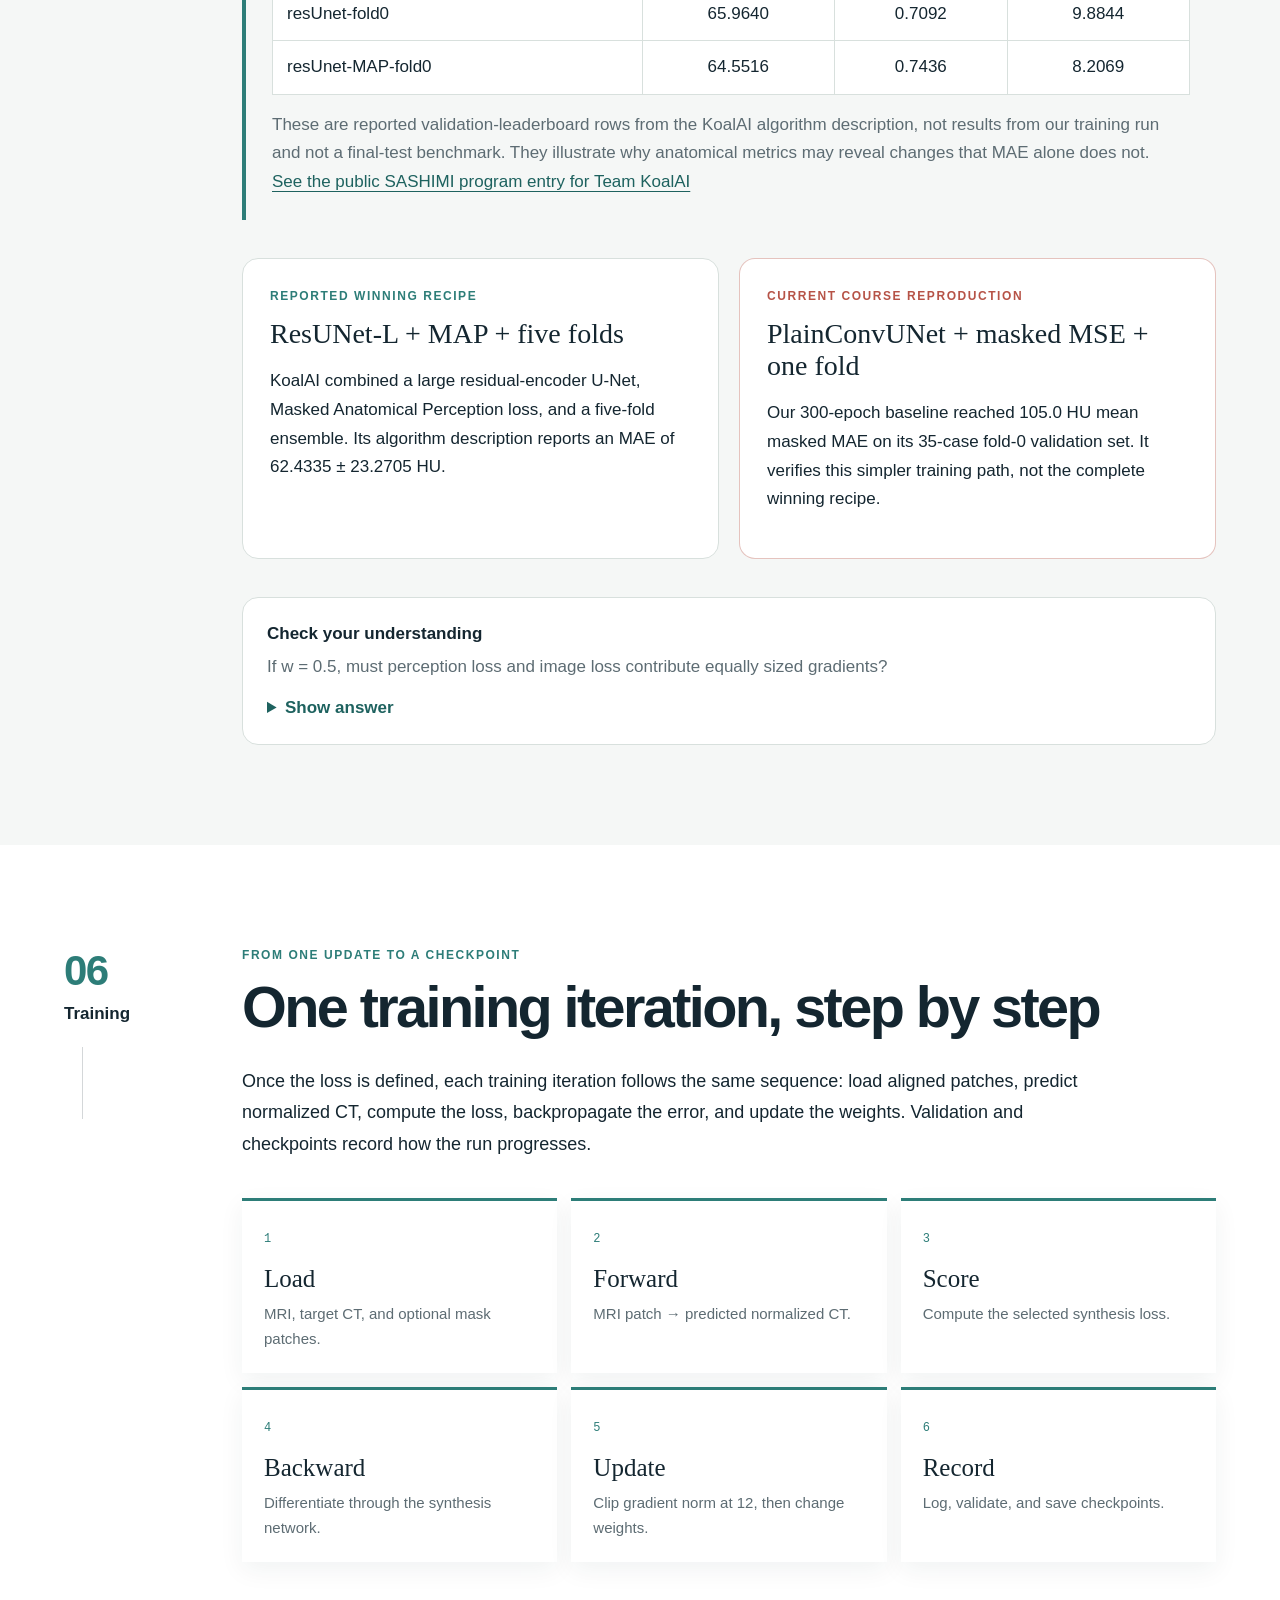
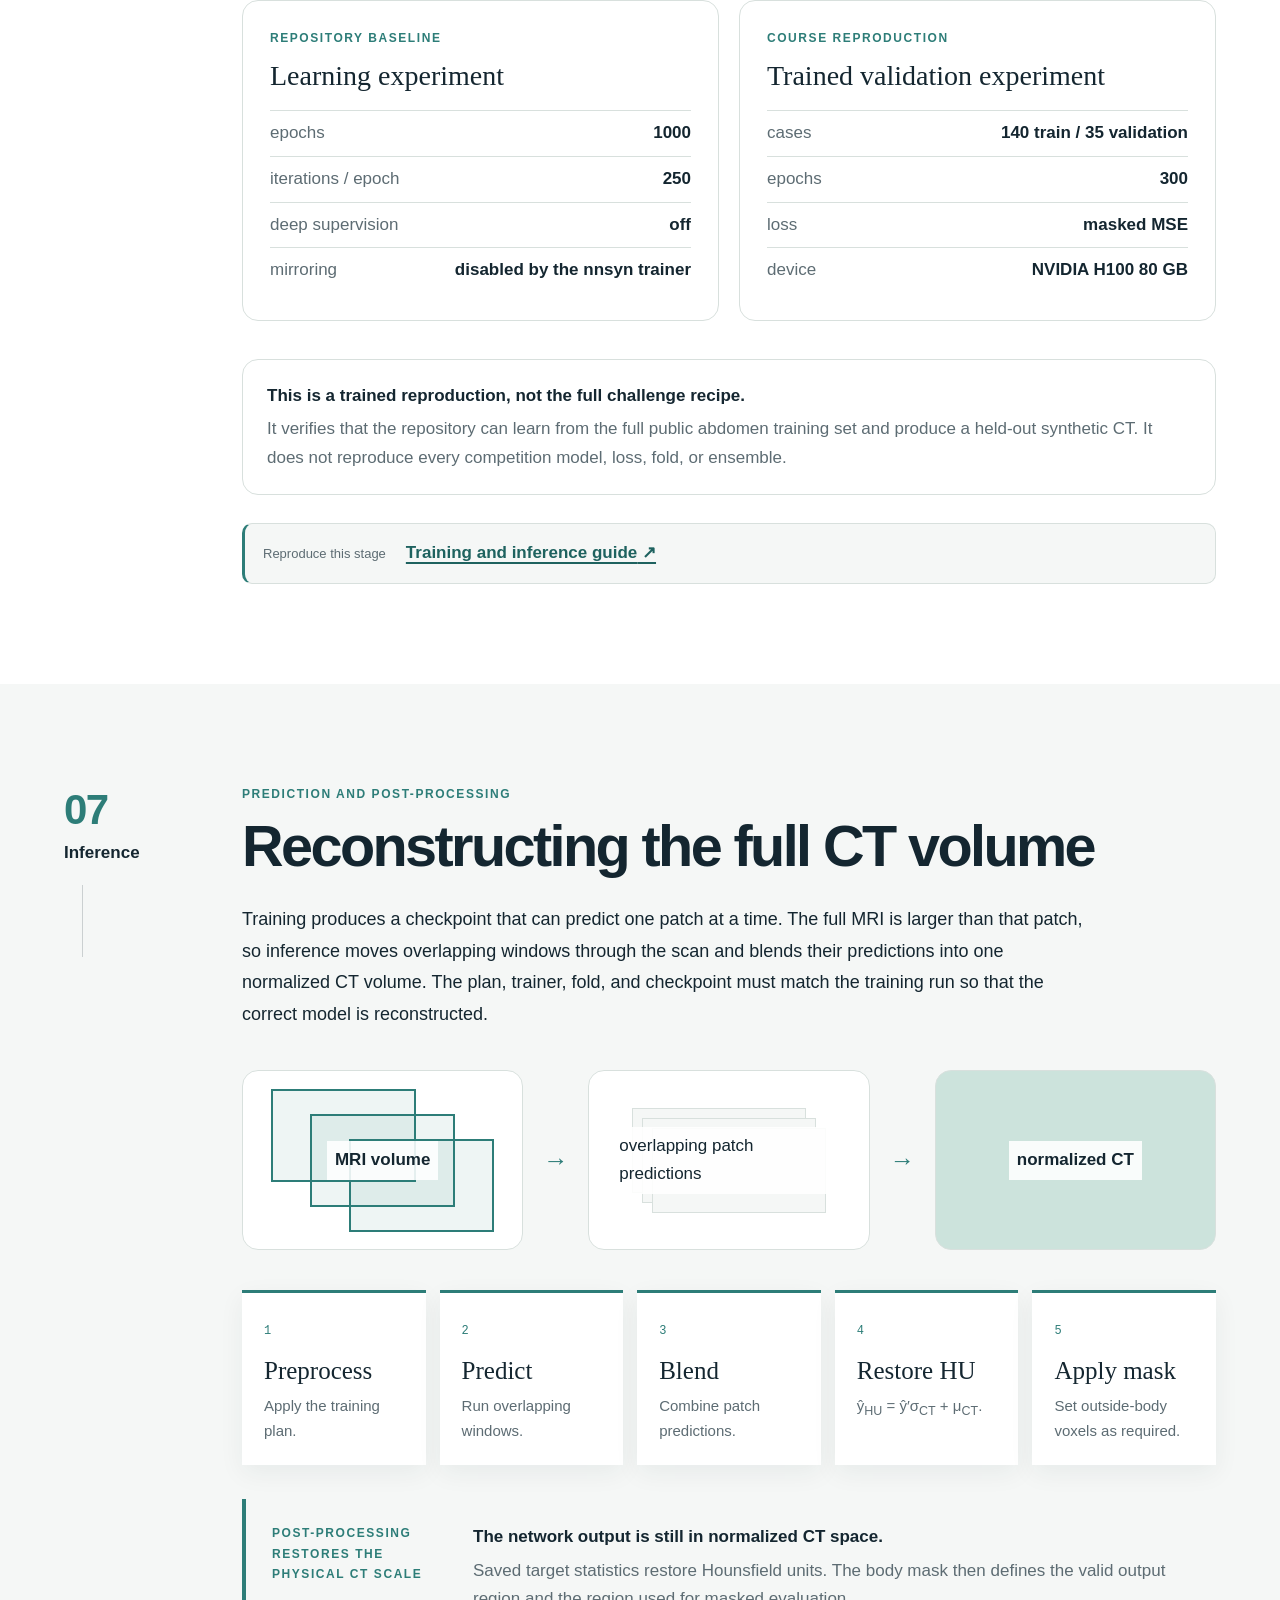
==== commit 4e32d82f: "Update course title" ====
--- a/index.html
+++ b/index.html
@@ -3,8 +3,8 @@
 <head>
   <meta charset="utf-8">
   <meta name="viewport" content="width=device-width, initial-scale=1">
-  <meta name="description" content="nnsyn: a self-configured framework for 3D image translation.">
-  <title>nnsyn: A Self-Configured Framework for 3D Image Translation</title>
+  <meta name="description" content="Learning nnsyn: a self-configuring framework for 3D medical image translation.">
+  <title>Learning nnsyn: A Self-Configuring Framework for 3D Medical Image Translation</title>
   <link rel="stylesheet" href="styles.css">
 </head>
 <body>
@@ -25,7 +25,7 @@
     <div class="hero-grid">
       <div class="hero-copy">
         <p class="eyebrow">A practical walkthrough of the aehrc/nnsyn repository</p>
-        <h1><em>nnsyn</em><span>A self-configured framework for 3D image translation</span></h1>
+        <h1><em>Learning nnsyn</em><span>A self-configuring framework for 3D medical image translation</span></h1>
         <p class="hero-lede">
           Follow one public 3D MRI–CT case through the files, experiment plan,
           network, losses, training, inference, and evaluation used by nnsyn.
@@ -586,8 +586,8 @@
         <h2>Summary and knowledge check</h2>
         <ol class="takeaways">
           <li><span>01</span><p>The core task is continuous <strong>MRI-to-CT regression</strong>, not segmentation.</p></li>
-          <li><span>02</span><p>Self-configuration connects <strong>dataset properties to a reproducible plan</strong>.</p></li>
-          <li><span>03</span><p>The generated plan records the <strong>spacing, patch size, and network configuration</strong>.</p></li>
+          <li><span>02</span><p>nnsyn first <strong>measures the dataset</strong>, then uses those measurements to choose a training plan.</p></li>
+          <li><span>03</span><p>That plan fixes the <strong>spacing, patch size, batch size, and network structure</strong> used by the run.</p></li>
           <li><span>04</span><p>MSE, masks, and MAP define <strong>progressively richer learning objectives</strong>.</p></li>
           <li><span>05</span><p>A valid output needs <strong>matched inference, restored HU, metrics, and visual checks</strong>.</p></li>
         </ol>
--- a/styles.css
+++ b/styles.css
@@ -41,7 +41,7 @@
 .hero-grid{max-width:var(--max);margin:auto;padding:76px 34px 90px;display:grid;grid-template-columns:minmax(395px,.82fr) minmax(500px,1.18fr);gap:52px;align-items:center}
 .eyebrow,.section-kicker,.label,.evidence-label{margin:0 0 12px;color:var(--teal);font-size:12px;font-weight:800;letter-spacing:.13em;text-transform:uppercase}
 .hero .eyebrow,.chapter-dark .section-kicker{color:var(--mint)}
-.hero h1{margin:0;font:650 clamp(64px,8vw,112px)/.92 "Segoe UI",Arial,sans-serif;letter-spacing:-.06em}
+.hero h1{margin:0;font:650 clamp(54px,6vw,82px)/.95 "Segoe UI",Arial,sans-serif;letter-spacing:-.055em}
 .hero h1 em{color:var(--mint);font-style:normal;font-weight:650}
 .hero h1>span{display:block;max-width:650px;margin-top:22px;color:var(--white);font-size:clamp(28px,3.05vw,41px);font-weight:560;line-height:1.12;letter-spacing:-.035em}
 .hero-lede{max-width:650px;margin:26px 0 18px;color:rgba(255,255,255,.76);font-size:20px;line-height:1.55}
@@ -230,7 +230,7 @@
 }
 @media(max-width:760px){
   body{font-size:16px}.topbar{padding:20px}.top-actions>a:not(.button){display:none}
-  .hero-grid{padding:55px 20px 65px}.hero h1{font-size:clamp(58px,18vw,82px)}.hero-actions,.hero-meta{flex-wrap:wrap}.hero-statement{padding:17px 20px;display:block}.hero-statement>span{display:block;margin-bottom:7px}
+  .hero-grid{padding:55px 20px 65px}.hero h1{font-size:clamp(46px,14vw,64px)}.hero-actions,.hero-meta{flex-wrap:wrap}.hero-statement{padding:17px 20px;display:block}.hero-statement>span{display:block;margin-bottom:7px}
   .section-pad,.chapter,.chapter-tint,.chapter-dark{padding:78px 20px}
   .chapter{display:block}.chapter-side{position:static;display:flex;align-items:baseline;gap:10px;margin-bottom:24px}.chapter-side:after{display:none}.chapter-no{font-size:30px}.chapter-side p{margin:0}
   .learning-contract ul,.course-thesis,.comparison,.tensor-compare,.formula-intro,.stats,.metric-grid,.resource-grid,.disclosure,.quiz-shell{grid-template-columns:1fr}
